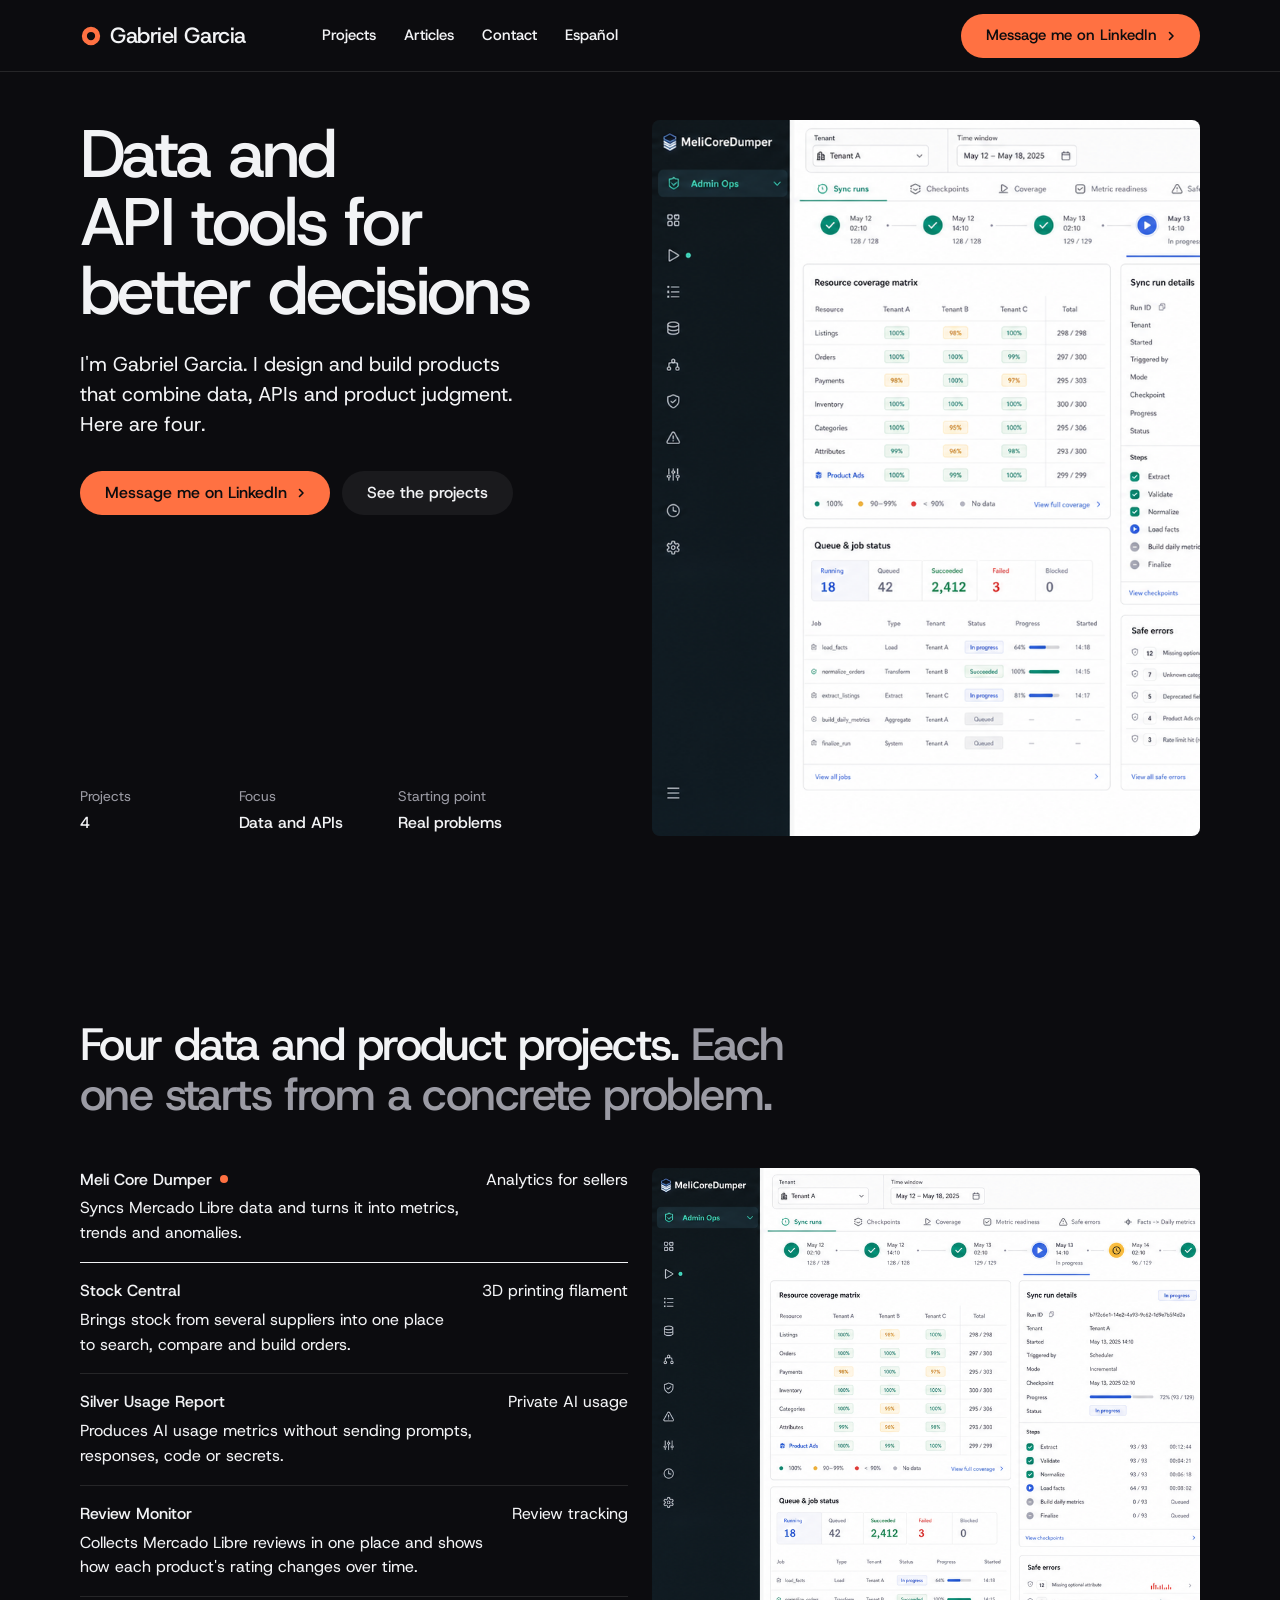
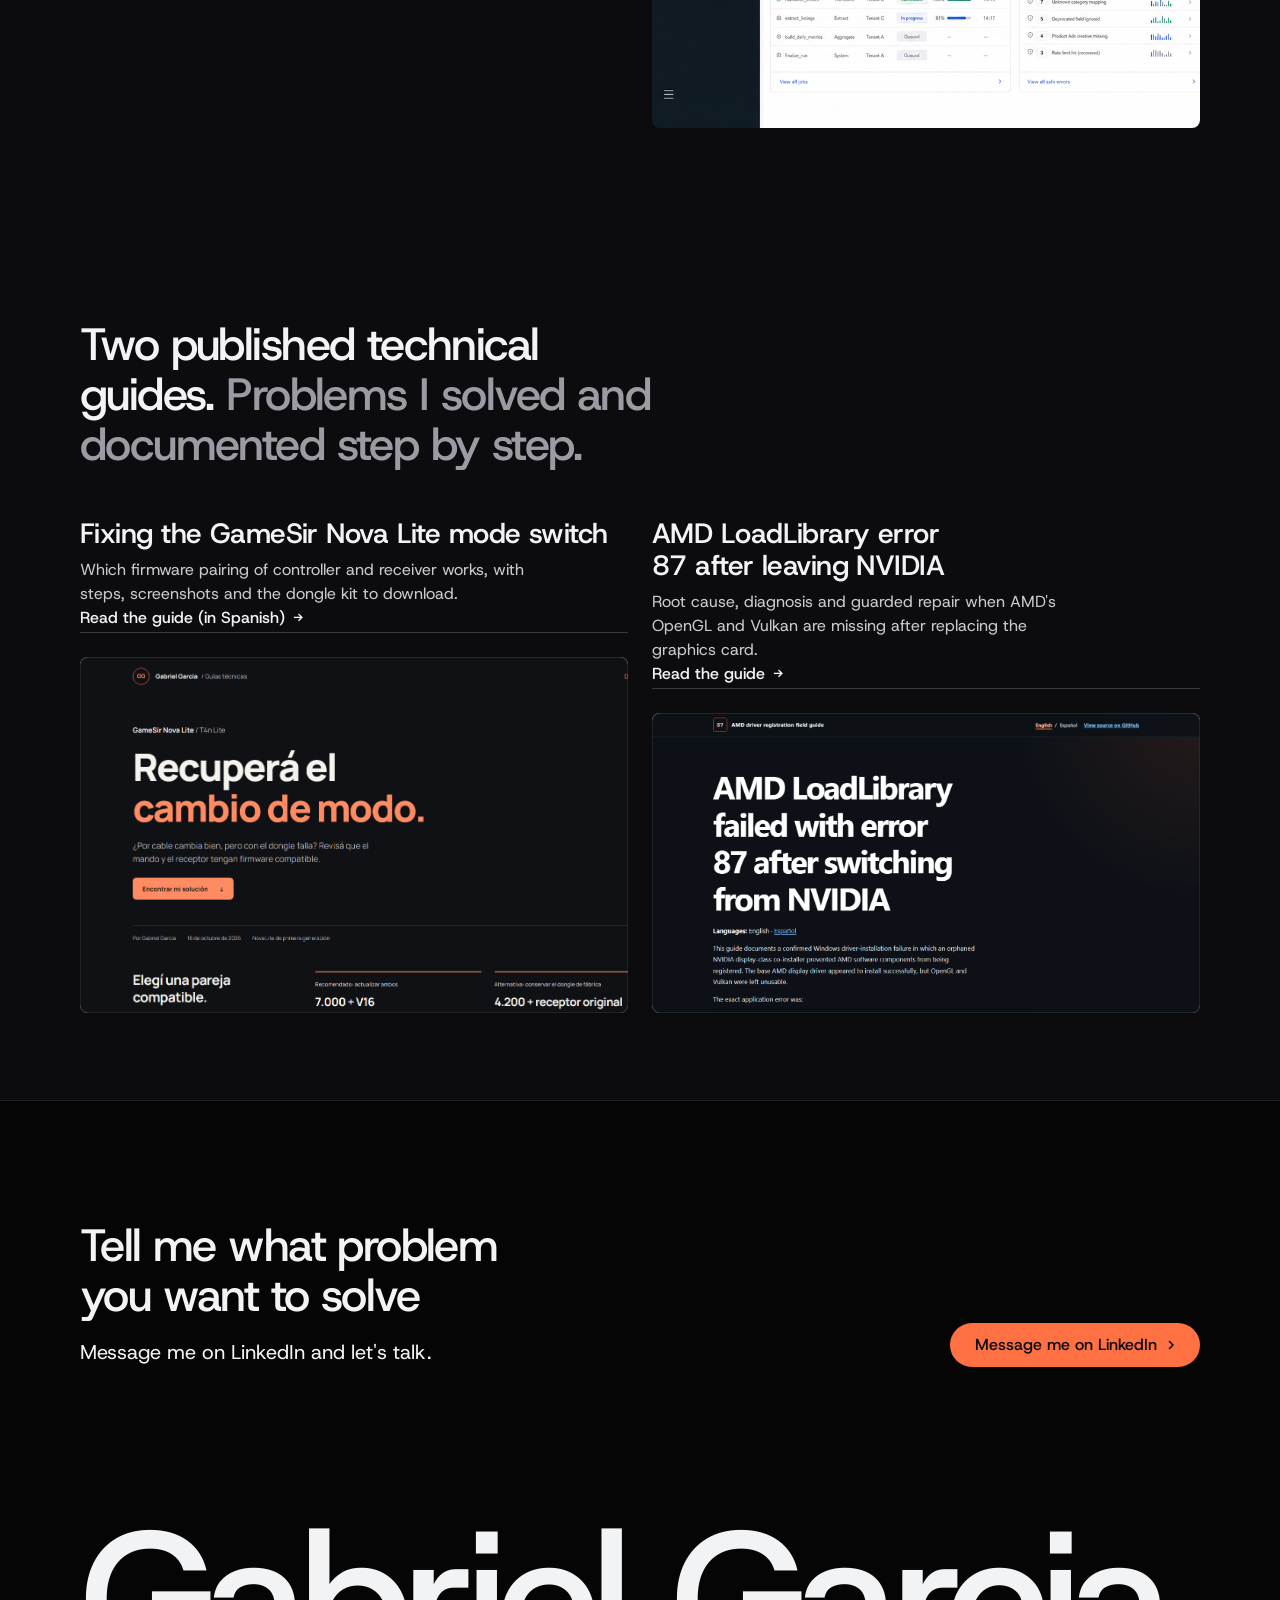
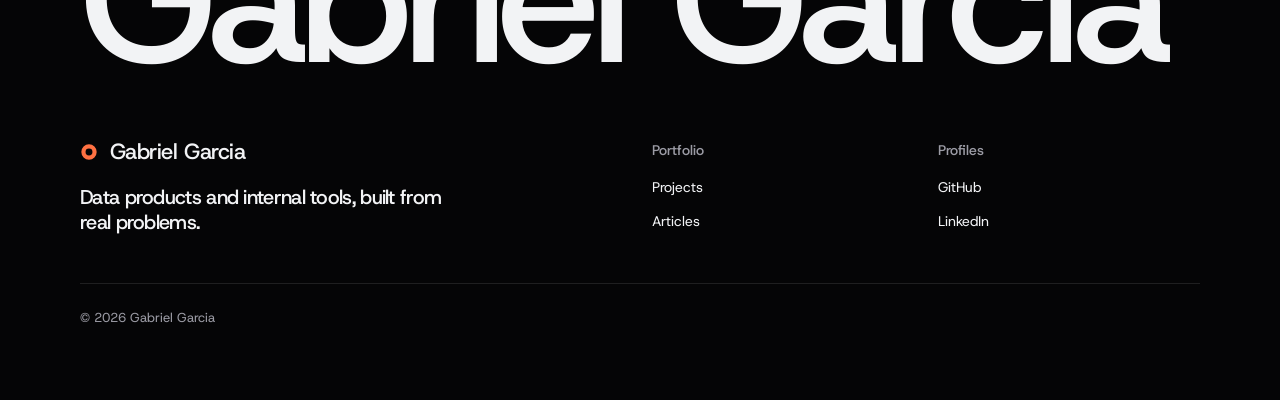
==== en/index.html @ d0b2800f "feat: add English version and language switcher Co-Authored-By: Claude Sonnet 5.5 <noreply@anthropic" ====
<!doctype html>
<!-- English version of ../index.html. Rule (see CLAUDE.md): every change to the Spanish page is mirrored here. -->
<html lang="en" data-type="software" data-radius="sharp" data-buttons="pill" data-motion>
<head>
<meta charset="utf-8">
<meta name="viewport" content="width=device-width, initial-scale=1, viewport-fit=cover">
<title>Gabriel Garcia | Data and API tools</title>
<meta name="description" content="Gabriel Garcia's portfolio: four data products built from real problems, with product decisions, APIs and systems that are built to be operated.">
<link rel="canonical" href="https://zogar89.github.io/Portfolio/en/">
<link rel="alternate" hreflang="es" href="https://zogar89.github.io/Portfolio/">
<link rel="alternate" hreflang="en" href="https://zogar89.github.io/Portfolio/en/">
<link rel="alternate" hreflang="x-default" href="https://zogar89.github.io/Portfolio/">
<meta name="site-kind" content="software">
<meta name="page-type" content="software">
<link rel="preconnect" href="https://fonts.googleapis.com">
<link rel="preconnect" href="https://fonts.gstatic.com" crossorigin>
<link href="https://fonts.googleapis.com/css2?family=Host+Grotesk:wght@400..700&family=JetBrains+Mono:wght@400..500&display=swap" rel="stylesheet">
<link rel="stylesheet" href="../assets/kit/system.css">
<link rel="stylesheet" href="../assets/kit/ui/cards.css">
<link rel="stylesheet" href="../assets/kit/motion/motion.css">
<link rel="stylesheet" href="../assets/kit/backgrounds/backgrounds.css">
<link rel="stylesheet" href="../assets/kit/layout/layout.css">
<link rel="stylesheet" href="../assets/kit/icons/icon.css">
<style>
:root {
  --p-bg: #0c0c0f; --p-surface: #141418; --p-ink: #f2f3f5; --p-muted: #9b9ba4;
  --p-accent: #ff7142; --p-accent-ink: #0c0c0f; --p-action: #ff7142; --p-action-ink: #0c0c0f;
  --p-inv-bg: #08080a; --p-inv-surface: #0c0c0f; --p-inv-ink: #f2f3f5; --p-inv-muted: #9b9ba4;
  --p-inv-accent: #ff7142; --p-inv-accent-ink: #0c0c0f; --p-inv-action: #ff7142; --p-inv-action-ink: #0c0c0f;
  --font-display: "Host Grotesk", system-ui, sans-serif;
  --font-text: "Host Grotesk", system-ui, sans-serif;
  --font-mono: "JetBrains Mono", ui-monospace, "SFMono-Regular", Menlo, Consolas, monospace;
  --display-weight: 500;
  --display-tracking: -0.035em;
  --display-tracking-xl: -0.04em;
}
.frame__img { object-position: top left; }
#articles .panel { --p-h: 300px; }
#articles h3 { font-size: 28px; line-height: 1.15; letter-spacing: -0.02em; }
@media (max-width: 639px) { #articles h3 { font-size: 24px; } }
@media (max-width: 639px) {
  .nav:not(.is-open) .nav__actions { display: none; }
  .nav:not(.is-open) .nav__actions + .nav__toggle { margin-left: auto; }
  .close__word { font-size: 11vw; }
}
@media (max-width: 1279px) and (min-width: 640px) {
  .close__word { font-size: 13vw; }
}
</style>
<link rel="stylesheet" href="../assets/kit/ui/base.css">
<script src="../assets/kit/backgrounds/backgrounds.js"></script>
</head>
<body>

<header class="nav">
  <div class="wrap nav__bar">
    <a class="nav__logo" href="#top"><span class="mark" data-mark="ring" aria-hidden="true"></span>Gabriel Garcia</a>
    <nav class="nav__links" aria-label="Main">
      <div class="nav__item"><a class="nav__link" href="#projects">Projects</a></div>
      <div class="nav__item"><a class="nav__link" href="#articles">Articles</a></div>
      <div class="nav__item"><a class="nav__link" href="#contact">Contact</a></div>
      <div class="nav__item"><a class="nav__link" href="../" hreflang="es" lang="es">Español</a></div>
    </nav>
    <div class="nav__actions">
      <a class="btn btn--primary" href="https://www.linkedin.com/in/gabrielalejandrogarcia/" rel="noreferrer">Message me on LinkedIn</a>
    </div>
    <button class="nav__toggle" type="button" aria-expanded="false" aria-label="Menu">
      <svg width="18" height="18" viewBox="0 0 18 18" aria-hidden="true"><path d="M2 5h14M2 13h14" stroke="currentColor" stroke-width="1.6" stroke-linecap="round"/></svg>
    </button>
  </div>
</header>

<main id="top">

  <section class="hero hero--split" aria-labelledby="hero-h">
    <div class="wrap">
      <div class="hero-text grid hero-split">
        <div class="hero-copy span-5">
          <h1 id="hero-h">Data and API tools for better decisions</h1>
          <p class="t-lead">I'm Gabriel Garcia. I design and build products that combine data, APIs and product judgment. Here are four.</p>
          <div class="btn-row">
            <a class="btn btn--primary" href="https://www.linkedin.com/in/gabrielalejandrogarcia/" rel="noreferrer">Message me on LinkedIn<svg class="m-arrow" viewBox="0 0 12 12" aria-hidden="true"><path class="m-arrow__stem" d="M1 6h8"/><path class="m-arrow__head" d="M4.5 2.5 8 6l-3.5 3.5"/></svg></a>
            <a class="btn btn--secondary" href="#projects">See the projects</a>
          </div>
          <dl class="hero-facts">
            <div><dt>Projects</dt><dd>4</dd></div>
            <div><dt>Focus</dt><dd>Data and APIs</dd></div>
            <div><dt>Starting point</dt><dd>Real problems</dd></div>
          </dl>
        </div>
        <div class="hero-visual frame frame--photo span-6 start-7">
          <img class="frame__img" src="../assets/projects/meli-core-dumper.png" alt="Meli Core Dumper dashboard with metrics, trends and anomalies from Mercado Libre" width="1600" height="900" fetchpriority="high">
        </div>
      </div>
    </div>
  </section>

  <section class="section" id="projects" aria-labelledby="projects-h" style="--hm: 2">
    <div class="wrap">
      <div class="section-head">
        <h2 id="projects-h">Four data and product projects. <span class="muted">Each one starts from a concrete problem.</span></h2>
      </div>
      <div class="grid grid--top fill" data-peek>
        <ul class="rows span-6">
          <li data-peek-to="meli" tabindex="0">
            <span class="rows__name"><a href="../projects/meli-core-dumper/">Meli Core Dumper</a></span>
            <p>Syncs Mercado Libre data and turns it into metrics, trends and anomalies.</p>
            <span class="rows__value">Analytics for sellers</span>
          </li>
          <li data-peek-to="stock" tabindex="0">
            <span class="rows__name"><a href="../projects/stock-central/">Stock Central</a></span>
            <p>Brings stock from several suppliers into one place to search, compare and build orders.</p>
            <span class="rows__value">3D printing filament</span>
          </li>
          <li data-peek-to="silver" tabindex="0">
            <span class="rows__name"><a href="../projects/silver-usage-report/">Silver Usage Report</a></span>
            <p>Produces AI usage metrics without sending prompts, responses, code or secrets.</p>
            <span class="rows__value">Private AI usage</span>
          </li>
          <li data-peek-to="reviews" tabindex="0">
            <span class="rows__name"><a href="../projects/monitor-reviews/">Review Monitor</a></span>
            <p>Collects Mercado Libre reviews in one place and shows how each product's rating changes over time.</p>
            <span class="rows__value">Review tracking</span>
          </li>
        </ul>
        <div class="frame frame--photo frame--fill span-6 start-7">
          <img class="frame__img" data-peek-for="meli" src="../assets/projects/meli-core-dumper.png" alt="Meli Core Dumper operations dashboard" width="1600" height="900">
          <img class="frame__img" data-peek-for="stock" src="../assets/projects/stock-central.png" alt="Stock Central public filament catalog" width="1600" height="900" loading="lazy" hidden>
          <img class="frame__img" data-peek-for="silver" src="../assets/projects/silver-usage-report.png" alt="Silver Usage Report private workflow" width="1600" height="900" loading="lazy" hidden>
          <img class="frame__img" data-peek-for="reviews" src="../assets/projects/monitor-reviews.png" alt="Review Monitor dashboard with operational signals" width="1600" height="900" loading="lazy" hidden>
        </div>
      </div>
    </div>
  </section>

  <section class="section" id="articles" aria-labelledby="articles-h" style="--hm: 2">
    <div class="wrap">
      <div class="section-head">
        <h2 id="articles-h">Two published technical guides. <span class="muted">Problems I solved and documented step by step.</span></h2>
      </div>
      <div class="grid">
        <article class="card card--open card--row span-6">
          <h3>Fixing the GameSir Nova Lite mode switch</h3>
          <p>Which firmware pairing of controller and receiver works, with steps, screenshots and the dongle kit to download.</p>
          <a class="link" href="https://zogar89.github.io/gamesir-nova-lite-solucion/" rel="noreferrer" hreflang="es">Read the guide (in Spanish)</a>
          <a class="panel" href="https://zogar89.github.io/gamesir-nova-lite-solucion/" rel="noreferrer" tabindex="-1" aria-hidden="true">
            <img class="frame__img" src="../assets/articles/nova-lite-solucion.png" alt="" width="1440" height="810" loading="lazy">
          </a>
        </article>
        <article class="card card--open card--row span-6">
          <h3>AMD LoadLibrary error 87 after leaving NVIDIA</h3>
          <p>Root cause, diagnosis and guarded repair when AMD's OpenGL and Vulkan are missing after replacing the graphics card.</p>
          <a class="link" href="https://zogar89.github.io/amd-loadlibrary-error-87-fix/" rel="noreferrer" hreflang="en">Read the guide</a>
          <a class="panel" href="https://zogar89.github.io/amd-loadlibrary-error-87-fix/" rel="noreferrer" tabindex="-1" aria-hidden="true">
            <img class="frame__img" src="../assets/articles/amd-loadlibrary-error-87.png" alt="" width="1440" height="810" loading="lazy">
          </a>
        </article>
      </div>
    </div>
  </section>

</main>

<footer class="footer closing footer--dark ground-inverse" id="contact" aria-labelledby="close-h">
  <div class="wrap">
    <div class="closing__cta close--word">
      <div class="section-head--split">
        <div>
          <h2 id="close-h">Tell me what problem you want to solve</h2>
          <p class="t-lead">Message me on LinkedIn and let's talk.</p>
        </div>
        <a class="btn btn--primary" href="https://www.linkedin.com/in/gabrielalejandrogarcia/" rel="noreferrer">Message me on LinkedIn<svg class="m-arrow" viewBox="0 0 12 12" aria-hidden="true"><path class="m-arrow__stem" d="M1 6h8"/><path class="m-arrow__head" d="M4.5 2.5 8 6l-3.5 3.5"/></svg></a>
      </div>
      <p class="close__word" aria-hidden="true">Gabriel Garcia</p>
    </div>
    <div class="closing__links">
      <div class="grid">
        <div class="span-6 stack-4">
          <a class="nav__logo" href="#top"><span class="mark" data-mark="ring" aria-hidden="true"></span>Gabriel Garcia</a>
          <p class="footer__lede">Data products and internal tools, built from real problems.</p>
        </div>
        <div class="span-3 footer__col"><h4>Portfolio</h4><ul><li><a href="#projects">Projects</a></li><li><a href="#articles">Articles</a></li></ul></div>
        <div class="span-3 footer__col"><h4>Profiles</h4><ul><li><a href="https://github.com/Zogar89" rel="noreferrer">GitHub</a></li><li><a href="https://www.linkedin.com/in/gabrielalejandrogarcia/" rel="noreferrer">LinkedIn</a></li></ul></div>
      </div>
      <div class="footer__legal">
        <span>&copy; 2026 Gabriel Garcia</span>
      </div>
    </div>
  </div>
</footer>

<script type="module" src="../assets/kit/system.js"></script>
<script type="module" src="../assets/kit/motion/motion.js"></script>
<script type="module" src="../assets/kit/layout/layout.js"></script>
</body>
</html>
---- assets/kit/system.css ----
/*
  taste-skill system.css - the one system for the page. Link it first, then assets/ui/cards.css (the
  feature card, its panel and the fragment placements), then set the palette (--p-*), the fonts and
  the radius set on :root in the page (node scripts/start.mjs prints that block).
  Do not add a second grid, spacing scale, type scale, radius scale, button or card style.
*/

/* ---------------------------------------------------------------- tokens */
:root {
  /* palette (hex only; fx.js reads --bg --surface --ink --muted --accent --accent-ink) */
  --p-bg: #ffffff;
  --p-surface: #f4f4f4;
  --p-ink: #111111;
  --p-muted: #6b6b6b;
  --p-accent: #1a4be0;
  --p-accent-ink: #ffffff;
  --p-action: #1a4be0;      /* buttons, links, focus: the accent, or the ink when the accent is too pale */
  --p-action-ink: #ffffff;
  --p-inv-bg: #111111;
  --p-inv-surface: #1c1c1c;
  --p-inv-ink: #f4f4f4;
  --p-inv-muted: #a3a3a3;
  --p-inv-accent: #ffffff;
  --p-inv-accent-ink: #111111;
  --p-inv-action: #ffffff;
  --p-inv-action-ink: #111111;
  /* the lit ground behind UI and in the closing band (references/cards.md), one per page, tech pages only
     (none on kind other, which is flat): <html data-ground="sand|sky|sage|painting">. system.js gives it to every ground
     that holds UI, on light and dark pages alike; --hue on one panel changes only its accent */
  --ground-bg: #d9ccb7; --ground-surface: #e9e0d2; --ground-ink: #2a2622; --ground-muted: #5a534a; --ground-accent: #a8794a;

  /* fonts */
  --font-display: system-ui, -apple-system, "Segoe UI", sans-serif;
  --font-text: system-ui, -apple-system, "Segoe UI", sans-serif;
  --font-mono: ui-monospace, "SFMono-Regular", Menlo, Consolas, monospace;
  --display-weight: 400;    /* headlines 400; 500 on a tech page (software, gaming, hardware) */
  --display-tracking: -0.025em;

  /* the page rhythm (references/layout-v4.md): one section per screen. The header is fixed and
     --nav tall; every section is padded --padt above and --padb (plus the phone action bar, --bar)
     below, and is exactly one or two screens tall (--h: 1 or 2; --hm on a phone). The hero's words
     start --hgap under the header and its content ends --hpadb above the fold. */
  --nav: 72px;
  --padt: 120px;
  --padb: 72px;
  --hgap: 48px;
  --hpadb: 64px;
  --bar: 0px;
  /* grid: one .wrap (alias .container) for the header, every section and the footer, the same
     --gut on both sides: 1280 wide at x 80-1360 at 1440, 342 at x 24-366 at 390 */
  --container: 1280px;
  --gut: 80px;
  --pad: var(--gut);
  --gutter: 24px;

  /* spacing: 4/8 scale */
  --s-1: 4px;  --s-2: 8px;  --s-3: 12px; --s-4: 16px; --s-5: 24px;
  --s-6: 32px; --s-7: 48px; --s-8: 64px; --s-9: 96px; --s-10: 128px;
  --section: 40px;      /* only a .section outside main (the kit's demo pages); every main > section and
                           footer.closing take --padt and --padb */
  --section-band: 56px; /* the same for an older footer outside footer.closing */
  --head-gap: 48px;     /* the one heading-to-content gap, 32 on a phone (layout.css reads it as --ly-head-gap) */
  --card-pad: 16px;     /* card padding (cards.css sets its own for cards with a panel) */
  --card-gap: 16px;     /* gap between cards */

  /* type scale (the only sizes on the page) */
  --t-label: 13px;
  --t-small: 14px;
  --t-body: 16px;
  --t-lead: 18px;
  --t-card: 18px;
  --t-h3: 24px;
  /* straight lines from the phone size at 390 to the desktop size at 1440 (system.md's table) */
  --t-h2: clamp(30px, 1.72vw + 23.3px, 48px);
  --t-h1: clamp(38px, 3.24vw + 25.4px, 72px);
  /* a big number stays a step under the h2 (VI-11): 38 at 1440, 28 at 390, so it never reads as a
     section heading; a stats row and a price set their own, smaller still */
  --t-stat: clamp(28px, .952vw + 24.29px, 38px);

  /* radius: one scale (soft by default; data-radius on <html> switches it) */
  --r-sm: 8px;  --r-md: 12px; --r-lg: 20px; --r-btn: 8px;

  /* controls (fixed here; a page never adds its own) */
  --btn-h: 44px;
  --btn-h-sm: 36px;
  --nav-h: var(--nav);  /* the older name, kept for the kit's files */
  --icon: 16px;         /* small icons: socials, menu chevrons, mono brand marks */

  /* motion */
  --ease: cubic-bezier(.2, .7, .2, 1);
  --dur: 180ms;
}
html[data-radius="sharp"] { --r-sm: 4px; --r-md: 6px;  --r-lg: 8px;  --r-btn: 4px; }
html[data-radius="soft"]  { --r-sm: 8px; --r-md: 12px; --r-lg: 20px; --r-btn: 8px; }
html[data-radius="round"] { --r-sm: 10px; --r-md: 16px; --r-lg: 24px; --r-btn: 999px; }
/* the four lit grounds (references/cards.md); sand is the default above. painting goes with
   painterly-landscape (x.ai's daylight sky over olive hills) */
html[data-ground="sky"]      { --ground-bg: #c6d3df; --ground-surface: #d6e0e9; --ground-ink: #25303a; --ground-muted: #4d5964; --ground-accent: #3f6a92; }
html[data-ground="sage"]     { --ground-bg: #cdd6c6; --ground-surface: #dce3d6; --ground-ink: #262d24; --ground-muted: #535b51; --ground-accent: #6c8e63; }
html[data-ground="painting"] { --ground-bg: #79a8d6; --ground-surface: #a6c4e2; --ground-ink: #16212c; --ground-muted: #273949; --ground-accent: #9c9b3c; }
/* cards.css takes its card and panel radii from this scale */
html[data-radius] .card { --c-r: var(--r-lg); }
html[data-radius] .panel { --p-r: var(--r-md); }

/* a phone: the header 56, the sections padded 96 / 48, the hero's words 40 under the header and its
   content ending 24 above the fold, 24 at both sides, 12 between columns */
@media (max-width: 639px) {
  :root { --nav: 56px; --padt: 96px; --padb: 48px; --hgap: 40px; --hpadb: 24px; --gut: 24px; --gutter: 12px; --card-gap: 12px; --head-gap: 32px; }
}
@media (min-width: 640px) {
  :root { --gut: 48px; --section: 48px; --section-band: 72px; --card-pad: 24px; }
}
@media (min-width: 1024px) {
  :root { --gut: 80px; --section: 56px; --section-band: 96px; --card-gap: 24px;
          --t-lead: 20px; --t-card: 20px; --t-h3: 28px; }
  /* a place (and a local service): the 1200 column at x 120-1320 */
  html[data-type="place"] { --gut: 120px; --container: 1200px; }
}
/* a place (VI-06, ST-96, PH-23): its own smaller type (h1 48/53 and 32/37, h2 32/40 and 24/30, titles
   and the sub-line 20 and 18), the Recipe 3 hero's gap under its photograph (40, 24 on a phone),
   square photographs and cards and 2px buttons, whatever data-radius and data-buttons say */
:root[data-type="place"] {
  --hgap: 40px;
  --t-h1: clamp(32px, 1.524vw + 26.06px, 48px);
  --t-h2: clamp(24px, .762vw + 21px, 32px);
  --t-h3: clamp(20px, .381vw + 18.51px, 24px);
  --r-sm: 2px; --r-md: 0px; --r-lg: 0px; --r-btn: 2px;
}
:root[data-type="place"] :is(h1, .t-h1) { line-height: 1.104; }
:root[data-type="place"] :is(h2, .t-h2) { line-height: 1.25; }
@media (max-width: 639px) {
  :root[data-type="place"] { --hgap: 24px; }
  :root[data-type="place"] :is(h1, .t-h1) { line-height: 1.156; }
}

/* ---------------------------------------------------------------- grounds (at most three) */
:root, .ground-base {
  --bg: var(--p-bg); --surface: var(--p-surface); --ink: var(--p-ink); --muted: var(--p-muted);
  --accent: var(--p-accent); --accent-ink: var(--p-accent-ink); --card: var(--p-surface);
  --action: var(--p-action); --action-ink: var(--p-action-ink);
}
.ground-surface {
  --bg: var(--p-surface); --surface: var(--p-bg); --ink: var(--p-ink); --muted: var(--p-muted);
  --accent: var(--p-accent); --accent-ink: var(--p-accent-ink); --card: var(--p-bg);
  --action: var(--p-action); --action-ink: var(--p-action-ink);
}
.ground-inverse {
  --bg: var(--p-inv-bg); --surface: var(--p-inv-surface); --ink: var(--p-inv-ink); --muted: var(--p-inv-muted);
  --accent: var(--p-inv-accent); --accent-ink: var(--p-inv-accent-ink); --card: var(--p-inv-surface);
  --action: var(--p-inv-action); --action-ink: var(--p-inv-action-ink);
}
:root, .ground-base, .ground-surface, .ground-inverse {
  --line: color-mix(in oklab, var(--ink) 11%, transparent);
  --line-strong: color-mix(in oklab, var(--ink) 20%, transparent);
  /* effects (fx.js) and UI fragments (assets/ui) take the colours of the ground they sit on */
  --fx-bg: var(--bg); --fx-surface: var(--surface); --fx-ink: var(--ink); --fx-muted: var(--muted);
  --fx-accent: var(--accent); --fx-accent-ink: var(--accent-ink);
  --ui-font: var(--font-text); --ui-mono: var(--font-mono); --ui-radius: var(--r-md);
}
.ground-base, .ground-surface, .ground-inverse { background: var(--bg); color: var(--ink); }

/* ---------------------------------------------------------------- base */
*, *::before, *::after { box-sizing: border-box; }
/* an anchor lands on the section's top (the judge's frame): the fixed header covers --nav of its --padt */
html { -webkit-text-size-adjust: 100%; scroll-padding-top: 0; scroll-behavior: auto; margin: 0; }
body {
  margin: 0; background: var(--bg); color: var(--ink);
  font: 400 var(--t-body)/1.55 var(--font-text);
  -webkit-font-smoothing: antialiased; text-rendering: optimizeLegibility; overflow-x: clip;
}
img, svg, video, canvas { display: block; max-width: 100%; }
/* hidden means hidden, also on an img the line above makes a block (a menu tab's photograph, a peek photograph) */
[hidden] { display: none !important; }
img, video { height: auto; }
a { color: inherit; text-decoration: none; }
button { font: inherit; color: inherit; }
h1, h2, h3, h4, p, ul, ol, figure, blockquote { margin: 0; }
ul, ol { padding: 0; list-style: none; }
h1, h2, h3, h4 {
  font-family: var(--font-display); font-weight: var(--display-weight);
  letter-spacing: var(--display-tracking); text-wrap: balance; overflow-wrap: break-word;
}
h1, .t-h1 { font-size: var(--t-h1); line-height: 1.04; }
h2, .t-h2 { font-size: var(--t-h2); line-height: 1.1; }
h3, .t-h3 { font-size: var(--t-h3); line-height: 1.2; }
h4, .t-card { font-family: var(--font-text); font-weight: 500; font-size: var(--t-card); line-height: 1.3; letter-spacing: -0.01em; }
p { text-wrap: pretty; }
.t-lead  { font-size: var(--t-lead); line-height: 1.5; }
.t-body  { font-size: var(--t-body); line-height: 1.55; }
.t-small { font-size: var(--t-small); line-height: 1.5; }
.t-label { font-size: var(--t-label); font-weight: 500; line-height: 1.4; letter-spacing: 0.01em; }
.t-stat  { font-family: var(--font-display); font-weight: var(--display-weight); font-size: var(--t-stat);
           line-height: 1; letter-spacing: var(--display-tracking); font-variant-numeric: tabular-nums; }
.muted { color: var(--muted); }
.mono  { font-family: var(--font-mono); }
.measure { max-width: 62ch; }
:focus-visible { outline: 2px solid var(--action); outline-offset: 2px; border-radius: 2px; }
::selection { background: color-mix(in oklab, var(--accent) 30%, transparent); }

/* ---------------------------------------------------------------- grid */
.wrap, .container { width: min(100% - 2 * var(--gut), var(--container)); margin-inline: auto; padding-inline: 0; }
.grid { display: grid; grid-template-columns: repeat(12, minmax(0, 1fr)); column-gap: var(--gutter); row-gap: var(--card-gap); }
.grid > * { min-width: 0; grid-column: 1 / -1; }
.section { padding-block: var(--section); }

/* ---------------------------------------------------------------- one section per screen
   The page is a stack of screens. Framed at scrollY = k x the screen height, a shot shows exactly one
   section: the hero alone on the first screen, every other section (and footer.closing, the close and
   the footer in one) exactly one or two screens tall, its h2 first, --padt under its top. Heights
   and padding do it: no pinning, snapping or script.
     <section class="section" id=".." style="--h: 2">     (2 screens; --hm sets a phone's count alone)
       <div class="wrap"> the h2 first, then the content </div>     (the one in-flow child)
     </section>
   A layer (a full-bleed photograph or ground behind the words) is an <img class="layer" aria-hidden="true">
   beside the .wrap. Content must fit: one screen holds 708px of content at 1440x900 (900 - 120 - 72),
   two hold 1,608 (the second screen's part starts --padt under its top with .g2). From 640 to 1279 a
   section keeps at least its screens and grows past them rather than overlap the next. */
main > :is(section, .section), footer.closing {
  position: relative; box-sizing: border-box;
  height: calc(var(--h, 1) * 100vh); height: calc(var(--h, 1) * 100svh);
  padding: var(--padt) 0 calc(var(--padb) + var(--bar));
}
main > :is(section, .section) > :is(.wrap, .container), footer.closing > .wrap { position: relative; z-index: 1; height: 100%; }
main > :is(section, .section) > :is(.wrap, .container):not(.grid) { display: flex; flex-direction: column; }
/* a .wrap that is the section's grid too (class="wrap grid"): its rows start at the top */
main > :is(section, .section) > :is(.wrap, .container).grid { align-content: start; }
/* .fill: the block that takes what the screen leaves under the heading (a photograph, a frame) */
main > :is(section, .section) > .wrap > .fill { flex: 1 1 0; min-height: 0; }
/* two screens as two groups: row 1 the h2 and the first group, row 2 the rest (no second h2), starting
   --padt under the second screen's top, so the second shot looks like any other section */
main > :is(section, .section).g2, footer.closing.g2 { --h: 2; }
main > :is(section, .section).g2 > :is(.wrap, .container), footer.closing.g2 > .wrap { display: grid; grid-template-rows: minmax(0, 1fr) minmax(0, 1fr); row-gap: calc(var(--padt) + var(--padb) + var(--bar)); }
main > :is(section, .section).g2 > :is(.wrap, .container) > *, footer.closing.g2 > .wrap > * { min-height: 0; align-self: start; }
main > :is(section, .section).g2 > :is(.wrap, .container) > :is(.group, .fill) { align-self: stretch; }
/* a group: one screen's part of a .g2 section (its h2 and first rows, or the rest) */
.group { display: flex; flex-direction: column; min-height: 0; }
/* each screen's card row runs down to that screen's foot (the cards stretch, their panels grow), so
   the second screen of a .g2 is never a short row over an empty ground; both rows end on the same line */
@media (min-width: 1024px) {
  main > :is(section, .section).g2 > .wrap > .grid:last-child,
  main > :is(section, .section).g2 > .wrap > .group > .grid:last-child { align-self: stretch; flex: 1 1 auto; min-height: 0; }
}
.group > .fill { flex: 1 1 0; min-height: 0; }
@media (min-width: 640px) and (max-width: 1279px) {
  main > :is(section, .section):not(.hero, .section--hero), footer.closing {
    height: auto; min-height: calc(var(--h, 1) * 100vh); min-height: calc(var(--h, 1) * 100svh);
  }
  /* the section is a column and its .wrap takes all of it, so a .fill (a photograph, a frame) still
     grows to the section's foot (a min-height percentage would not resolve, leaving it at its least) */
  main > :is(section, .section):not(.hero, .section--hero), footer.closing { display: flex; flex-direction: column; }
  main > :is(section, .section):not(.hero, .section--hero) > :is(.wrap, .container), footer.closing > .wrap { flex: 1 0 auto; height: auto; min-height: 0; }
}
/* a phone: lvh (the screen with its bars hidden) for every section but the hero; --hm when stacking
   makes the content taller than the desktop count */
@media (max-width: 639px) {
  main > :is(section, .section):not(.hero, .section--hero), footer.closing {
    height: calc(var(--hm, var(--h, 1)) * 100vh); height: calc(var(--hm, var(--h, 1)) * 100lvh);
  }
  main > :is(section, .section).g2m, footer.closing.g2m { --hm: 2; }
  main > :is(section, .section).g2m > :is(.wrap, .container), footer.closing.g2m > .wrap { display: grid; grid-template-rows: minmax(0, 1fr) minmax(0, 1fr); row-gap: calc(var(--padt) + var(--padb) + var(--bar)); }
  main > :is(section, .section).g2:not(.g2m) > :is(.wrap, .container) { display: flex; row-gap: 0; }
  main > :is(section, .section).g2:not(.g2m) > :is(.wrap, .container) > * { align-self: stretch; }
}
/* a layer: the photograph or ground of a whole section, under its words, edge to edge */
main > :is(section, .section) > :is(img, video, canvas, picture).layer,
footer.closing > :is(img, video, canvas, picture).layer {
  position: absolute; inset: 0; z-index: 0; width: 100%; height: 100%; max-width: none; object-fit: cover; object-position: var(--pos, 50% 50%);
}
main > :is(section, .section) > picture.layer > img { width: 100%; height: 100%; object-fit: cover; }

/* the hero: exactly the first screen, the fixed header over its top. Its words start --hgap under the
   header (--photo adds a full-bleed photograph's height above them on a place); its content ends
   --hpadb above the fold, and nothing of the next section shows, at 1440, 1024, 820 and 390.
     <section class="hero hero--<type>"><div class="wrap"><div class="hero-text"> .. </div>[one strip]</div></section>
   .hero-text holds the whole composition (the words, and the picture or window beside or under them);
   one docked strip (logos, three facts) may follow it, at most 96px, desktop only. */
main > :is(.hero, .section--hero) {
  height: 100vh; height: 100svh; min-height: 0;
  padding: calc(var(--nav) + var(--photo, 0px) + var(--hgap)) 0 calc(var(--hpadb) + var(--bar));
}
:is(.hero, .section--hero) > .wrap { height: 100%; display: grid; grid-template-rows: minmax(0, 1fr) auto; row-gap: var(--s-7); }
:is(.hero, .section--hero) > .wrap > .hero-text { min-height: 0; }
:is(.hero, .section--hero) > .wrap > .hero-strip { grid-row: 2; max-height: 96px; }
@media (max-width: 639px) { :is(.hero, .section--hero) > .wrap > .hero-strip { display: none; } }
.section--hero .section-head { max-width: 860px; }
/* the starter's own hero (hero-split): the words on span-5 top-aligned, the picture on span-6 start-7
   as tall as the hero's content box (at most 716 at 1440x900); a phone stacks words, then the picture
   in what is left */
.hero-text.hero-split { height: 100%; align-items: stretch; }
.hero-split > .hero-copy { align-self: start; }
.hero-split > .hero-visual { position: relative; min-height: 0; height: 100%; }
@media (max-width: 1023px) {
  .hero-text.hero-split { display: flex; flex-direction: column; gap: var(--s-6); }
  .hero-split > .hero-visual { flex: 1 1 0; min-height: 200px; height: auto; }
}
.hero-copy > * + * { margin-top: var(--s-5); }
/* the h1 first in the words' column: its capitals start on the picture's top line, not the line box's
   (the leading above the capitals would put the words about 12px under the photograph's top) */
.hero-copy > h1:first-child { text-box: trim-start cap alphabetic; }
.hero-copy > .btn-row { margin-top: var(--s-6); }
/* three short facts at the foot of the words' column, on the picture's bottom line (no dead space
   under the buttons): <dl class="hero-facts"><div><dt>..</dt><dd>..</dd></div> x3</dl> */
@media (min-width: 1024px) {
  .hero-split > .hero-copy { height: 100%; display: flex; flex-direction: column; }
  .hero-split > .hero-copy > .hero-facts { margin-top: auto; }
}
.hero-facts { display: grid; grid-template-columns: repeat(3, minmax(0, 1fr)); gap: var(--s-5) var(--gutter); margin: 0; }
.hero-facts > div { display: grid; gap: var(--s-1); align-content: start; }
.hero-facts dt { font-size: var(--t-small); color: var(--muted); }
.hero-facts dd { margin: 0; font-weight: 500; }
@media (max-width: 1023px) { .hero-facts { display: none; } }
/* a notice line above the h1 (changed hours, a delivery cut-off): one line with a number, static,
   starting on the left line like the h1 under it */
.hero-notice { font-size: var(--t-small); font-weight: 500; color: var(--ink); }
.hero-notice b, .hero-notice strong { font-weight: 500; color: var(--accent); }
.hero-copy > .hero-notice + h1 { margin-top: var(--s-5); }

/* a phone: open tiles from a row of three or four (rooms, goods, beans) go two-up, an odd last one
   across the row, so a row of three fits one 844px screen (stacked one under another they need two) */
@media (max-width: 639px) {
  .grid > .tile:is(.span-3, .span-4) { grid-column: auto / span 6; }
  .grid > .tile:is(.span-3, .span-4):nth-child(odd of .tile):nth-last-child(1 of .tile) { grid-column: 1 / -1; }
  .grid > .tile:is(.span-3, .span-4) .tile__head { flex-wrap: wrap; gap: 0 var(--s-2); }
}
/* a phone: open cards (words on the ground, the panel under them) stacked one under another keep 32px
   between a panel's foot and the next card's title, so a title never reads as the panel's caption */
@media (max-width: 639px) { .grid:has(> .card--open) { row-gap: var(--s-6); } }
/* spans: desktop >= 1024. Tablet 640-1023: text cards on span-3 and span-6 go two-up; cards with a
   panel (a visual needs the width; the one exception is a span-6 pair, below)
   and everything else (split text and visuals, span-4 cards, span-5/7/8 blocks) take the full row, so a split stacks and no row is left half empty. Phone < 640: one column. */
@media (min-width: 640px) and (max-width: 1023px) {
  .grid > .card.span-3:not(:has(> .panel)), .grid > .card.span-6:not(:has(> .panel)) { grid-column: auto / span 6; }
  /* the one exception with a panel: a 2x2 (or a pair) of span-6 cards stays two-up from 720px (a panel
     of about 310px and more, wide enough for a kit fragment), so four cards take one or two screens
     at 768-820 instead of a card per row (four stacked panels run past two screens). Split cards and
     every other span keep the full row. Under 720 a card per row. */
  @media (min-width: 720px) {
    .grid > .card.span-6:has(> .panel):not(.card--split) { grid-column: auto / span 6; }
    .grid > .card.span-6:has(> .panel):not(.card--split):nth-child(odd of .card.span-6):nth-last-child(1 of .card.span-6) { grid-column: 1 / -1; }
  }
  /* open tiles (rooms, models, people, a photo pair) go two-up; an odd last one takes the row */
  .grid > .tile:is(.span-3, .span-4, .span-6) { grid-column: auto / span 6; }
  .grid > .tile:is(.span-3, .span-4, .span-6):nth-child(odd of .tile):nth-last-child(1 of .tile) { grid-column: 1 / -1; }
}
@media (min-width: 1024px) {
  .span-2  { grid-column: auto / span 2; }
  .span-3  { grid-column: auto / span 3; }
  .span-4  { grid-column: auto / span 4; }
  .span-5  { grid-column: auto / span 5; }
  .span-6  { grid-column: auto / span 6; }
  .span-7  { grid-column: auto / span 7; }
  .span-8  { grid-column: auto / span 8; }
  .span-9  { grid-column: auto / span 9; }
  .span-10 { grid-column: auto / span 10; }
  .span-12 { grid-column: auto / span 12; }
  .start-1 { grid-column-start: 1; } .start-2 { grid-column-start: 2; } .start-3 { grid-column-start: 3; }
  .start-5 { grid-column-start: 5; } .start-6 { grid-column-start: 6; } .start-7 { grid-column-start: 7; }
  .start-4 { grid-column-start: 4; } .start-8 { grid-column-start: 8; } .start-9 { grid-column-start: 9; }
  .start-10 { grid-column-start: 10; }
  /* a split is top-aligned: the words' first line and the picture's top on one line (never centred
     against each other, never mirrored: text left, the visual right, on every split of the page) */
  .grid--middle, .grid--top { align-items: start; }
}
/* card rows: every card in a row the same height (a plain .grid stretches them) */
.grid:is(.grid--middle, .grid--top) > .card { align-self: stretch; }
/* 1024-1279: a span-4 card's panel would be about 220px wide, too narrow for real UI. Cards with a
   panel on span-4 go two-up, a span-8 one takes the row, and an odd last one takes the row too
   (steps, proof row: two, then one wide; bento: the wide card, then the four small ones two by two) */
@media (min-width: 1024px) and (max-width: 1279px) {
  .grid > .card.span-4:has(> .panel) { grid-column: auto / span 6; }
  .grid > .card.span-8:has(> .panel),
  .grid > .card.span-4:has(> .panel):nth-child(odd of .card.span-4):nth-last-child(1 of .card.span-4) { grid-column: 1 / -1; }
}

/* ---------------------------------------------------------------- section heading */
.section-head { max-width: 760px; margin-bottom: var(--head-gap); display: grid; gap: var(--s-4); }
/* every heading starts on the left line (a centred head among left ones reads as a mistake): the
   old centred head is left-aligned too */
.section-head--center { text-align: left; justify-items: start; }
/* a head row: the h2 (and its line) left, one link or the section's button at the right line */
.section-head--split { max-width: none; display: flex; align-items: end; justify-content: space-between; gap: var(--s-5); flex-wrap: wrap; }
.section-head--split > div { display: grid; gap: var(--s-4); max-width: 760px; }
.section-head p { color: var(--ink); font-size: var(--t-lead); line-height: 1.5; max-width: 60ch; }
.section-head--row { max-width: none; display: flex; align-items: end; justify-content: space-between; gap: var(--s-5); flex-wrap: wrap; }
.section-head--row > div { display: grid; gap: var(--s-4); max-width: 760px; }
/* the hero row (hero-product, hero-cycle): the h1 and its line left, the buttons right, across 1280 */
.section--hero .section-head--row { max-width: none; }

/* ---------------------------------------------------------------- buttons (one pair, a dealt look)
   One pair a page, .btn--primary and .btn--secondary, in the look dealt with the page (sections.md)
   and set once on <html data-buttons>; the markup never changes:
     solid  filled primary, outlined secondary, the radius scale (Figma; the default)
     pill   pills, a chevron after the primary's label, a tinted secondary (x.ai)
     tonal  the radius scale, a tinted secondary with no outline (Linear, Vercel)
     arrow  an arrow after the primary's label; the secondary is a text link with an arrow (Stripe)
     block  near-square corners, 48px tall; the secondary is an underlined text link (shops, hotels) */
.btn {
  display: inline-flex; align-items: center; justify-content: center; gap: var(--s-2);
  height: var(--btn-h); padding: 0 var(--s-5); border-radius: var(--r-btn); border: 1px solid transparent;
  font: 500 var(--t-body)/1 var(--font-text); letter-spacing: 0; white-space: nowrap; cursor: pointer;
  transition: background-color var(--dur) var(--ease), color var(--dur) var(--ease), border-color var(--dur) var(--ease), text-decoration-color var(--dur) var(--ease);
}
.btn--primary { background: var(--action); color: var(--action-ink); }
.btn--primary:hover { background: color-mix(in oklab, var(--action) 86%, var(--ink)); }
/* an inverted primary (the action is the ground's ink: a brand band, a lit ground): its hover steps toward the ground, as the filled one steps toward the ink */
.ground-brand .btn--primary:hover { background: color-mix(in oklab, var(--action) 88%, var(--bg)); }
/* the ground's own colour with a clear border: never grey on grey, readable on an effect too */
.btn--secondary { background: var(--bg); color: var(--ink); border-color: var(--line-strong); }
.btn--secondary:hover { background: color-mix(in oklab, var(--bg) 94%, var(--ink)); border-color: color-mix(in oklab, var(--ink) 35%, transparent); }
.btn--sm { height: var(--btn-h-sm); padding: 0 var(--s-4); font-size: var(--t-small); }
html[data-buttons="pill"] { --r-btn: 999px; }
html[data-buttons="block"] { --r-btn: 2px; --btn-h: 48px; }
html:is([data-buttons="pill"], [data-buttons="tonal"]) .btn--secondary { background: color-mix(in oklab, var(--ink) 8%, var(--bg)); border-color: transparent; }
html:is([data-buttons="pill"], [data-buttons="tonal"]) .btn--secondary:hover { background: color-mix(in oklab, var(--ink) 14%, var(--bg)); border-color: transparent; }
/* arrow and block: the secondary is a text link at the button's height (no box: one button look) */
html:is([data-buttons="arrow"], [data-buttons="block"]) .btn--secondary {
  background: none; border-color: transparent; padding-inline: var(--s-2);
  text-decoration: underline; text-underline-offset: 4px; text-decoration-color: var(--line-strong);   /* the .link look */
}
html:is([data-buttons="arrow"], [data-buttons="block"]) .btn--secondary:hover { background: none; border-color: transparent; text-decoration-color: currentColor; }
/* the glyph after a label: a chevron (pill) or an arrow (arrow), drawn so every font shows the same */
html[data-buttons="pill"] .btn--primary::after,
html[data-buttons="arrow"] :is(.btn--primary, .btn--secondary)::after {
  content: ""; flex: none; width: 12px; height: 12px; margin-right: -2px; background: currentColor;
  -webkit-mask: var(--btn-glyph) center / contain no-repeat; mask: var(--btn-glyph) center / contain no-repeat;
  transition: transform var(--dur) var(--ease);
}
html[data-buttons="pill"] { --btn-glyph: url("data:image/svg+xml,%3Csvg xmlns='http://www.w3.org/2000/svg' viewBox='0 0 12 12'%3E%3Cpath d='M4.5 2.5 8 6l-3.5 3.5' fill='none' stroke='black' stroke-width='1.6' stroke-linecap='round' stroke-linejoin='round'/%3E%3C/svg%3E"); }
html[data-buttons="arrow"] { --btn-glyph: url("data:image/svg+xml,%3Csvg xmlns='http://www.w3.org/2000/svg' viewBox='0 0 12 12'%3E%3Cpath d='M1.5 6h8.5M6.5 2.5 10 6l-3.5 3.5' fill='none' stroke='black' stroke-width='1.5' stroke-linecap='round' stroke-linejoin='round'/%3E%3C/svg%3E"); }
html:is([data-buttons="pill"], [data-buttons="arrow"]) .btn:hover::after { transform: translateX(3px); }
.btn:active { transform: translateY(1px) scale(.985); }
.btn--arrow::after { content: "\2192"; transition: transform var(--dur) var(--ease); }
.btn--arrow:hover::after { transform: translateX(3px); }
/* the drawn arrow (assets/motion: its stem grows and its head moves 3px on hover), the last child of
   a primary button, a pill or a link: <svg class="m-arrow" viewBox="0 0 12 12" aria-hidden="true">
   <path class="m-arrow__stem" d="M1 6h8"/><path class="m-arrow__head" d="M4.5 2.5 8 6l-3.5 3.5"/></svg>.
   It replaces the dealt glyph, so a button never shows two */
.m-arrow { flex: none; width: 12px; height: 12px; margin-right: -2px; overflow: visible;
           fill: none; stroke: currentColor; stroke-width: 1.6; stroke-linecap: round; stroke-linejoin: round; }
.btn--xl .m-arrow { width: 0.62em; height: 0.62em; stroke-width: 1.4; }
:is(.btn, .link, .pill):has(> .m-arrow)::after { content: none; display: none; }
.btn-row { display: flex; flex-wrap: wrap; gap: var(--s-3); align-items: center; }
.section-head--center .btn-row { justify-content: center; }
/* on the phone every button row stacks full width */
@media (max-width: 639px) {
  .btn-row { flex-direction: column; align-items: stretch; width: 100%; justify-self: stretch; }
  /* full width, the second action is a text link at the button's height under the filled one (an
     outline across the whole screen reads as a rule, a pale fill as a switched-off button) */
  .btn-row > .btn--secondary { background: none; border-color: transparent; text-decoration: underline; text-underline-offset: 4px; text-decoration-color: var(--line-strong); }
  .section-head--split > .btn { width: 100%; }
}
.link { display: inline-flex; align-items: center; gap: var(--s-2); font-weight: 500; color: var(--ink);
        text-decoration: underline; text-decoration-color: var(--line-strong); text-underline-offset: 4px;
        transition: text-decoration-color var(--dur) var(--ease); }
.link:hover { text-decoration-color: currentColor; }
.link::after { content: "\2192"; display: inline-block; text-decoration: none; transition: transform var(--dur) var(--ease); }
.link:hover::after { transform: translateX(3px); }
.pill { display: inline-flex; align-items: center; gap: var(--s-2); height: 32px; padding: 0 var(--s-3);
        border-radius: 999px; border: 1px solid var(--line); background: var(--card);
        font-size: var(--t-label); color: var(--ink); }
.pill .muted { color: var(--muted); }

/* ---------------------------------------------------------------- card (one style) */
.card {
  display: flex; flex-direction: column; gap: var(--s-2); min-width: 0;
  background: var(--card); border: 1px solid var(--line); border-radius: var(--r-lg); padding: var(--card-pad);
}
/* small titles in the text face: a display face at 20px (a condensed or hairline serif) reads smaller than the body */
.card > h3, .card > h4, .card--plan h3 { font-family: var(--font-text); font-weight: 500; font-size: var(--t-card); line-height: 1.3; letter-spacing: -0.01em; }
/* the type floor (system.md): text people read is 16px or more in ink; cards.css sets it for its
   card text, this for a plain card's lines */
.card > p { color: var(--ink); font-size: var(--t-body); max-width: 52ch; }
/* at most two boxes one inside the other (sections.md): a card whose panel holds UI drops its own
   box, so its title and lines sit on the page ground over the panel (Figma's tiles), or runs the
   panel flush to its sides and bottom (cards.css .panel--flush) */
.card.card--open { --c-pad: 0px; background: none; border: 0; box-shadow: none; padding: 0; overflow: visible; }
.card.card--open > .panel { margin: var(--s-5) 0 0; border-radius: var(--r-lg); }
.card.card--open > .panel--top { margin: 0 0 var(--s-5); }
.card--plan.is-featured { border-color: var(--action); box-shadow: inset 0 0 0 1px var(--action); }
/* cards.css (linked after this file) sets .card { gap: 0 } for feature cards; a plan keeps its 16px rows */
.card.card--plan { gap: var(--s-4); }

/* ---------------------------------------------------------------- visuals: panels and frames
   A card's .panel (the inset visual), .stage and the placements (.at-corner, .at-rise, .at-over,
   .at-right, .at-center, .stage--fade-*) come from assets/ui/cards.css (references/cards.md).
   This file adds the frames (hero, split, square, closing band) and lets a .stage work inside them.
   The grounds' colours: system.js lights every ground that holds UI (see there). */
:not(.card) > .panel { border-radius: var(--p-r, var(--r-md)); }   /* a panel on its own: four round corners */
.menu-card .panel { --p-h: 160px; }
.frame {
  position: relative; isolation: isolate; overflow: clip; display: flex; align-items: center; justify-content: center;
  background: var(--surface); border-radius: var(--r-lg); border: 1px solid var(--line);
  padding: clamp(var(--s-4), 4vw, var(--s-7));
}
/* a zero-width spacer keeps --ratio (height / width) as the frame's minimum height */
.frame::before { content: ""; flex: none; width: 0; padding-top: var(--ratio, 0px); }
/* an object or scene (assets/objects) and a photograph (.frame__img) fill the frame themselves */
.frame > :not(canvas, .stage, .loop-pause, .frame__fx, .frame__img, [data-print], [data-scene], .print3d) { position: relative; max-width: 100%; min-width: 0; }
/* a photograph is a plain rectangle in its frame: no border, no print, no filter */
.frame--photo { padding: 0; border: 0; }
/* .frame--fill: as tall as its row (a split's picture beside the words, down to the section's foot);
   stacked on a tablet or a phone it takes what the screen leaves, at least 200px */
.frame--fill { height: 100%; }
@media (max-width: 1023px) {
  .grid.fill:has(> .frame--fill) { display: flex; flex-direction: column; gap: var(--s-6); }
  .grid.fill > .frame--fill { flex: 1 1 0; height: auto; min-height: 200px; }
}
/* a split's words as a column: the last block (stats, a link) on the picture's bottom line */
.split-col { display: flex; flex-direction: column; gap: var(--s-5); }
@media (min-width: 1024px) { .split-col { height: 100%; } .split-col > .split-col__end { margin-top: auto; } }
:is(.frame, .panel) > .frame__img { position: absolute; inset: 0; z-index: 0; width: 100%; height: 100%; max-width: none; object-fit: cover; }
.frame--portrait { --ratio: 125%; }
/* the product stage (hero-product): wide, the product whole on it; a phone gets a tall stage */
.frame--stage { --ratio: 50%; }
@media (max-width: 639px) { .frame--stage, .frame--portrait { --ratio: 120%; } }
.frame--hero { padding: clamp(24px, 5vw, 64px); }
.frame--split { --ratio: 80%; }
.frame--square { --ratio: 100%; }
/* the closing band: the hero's echo, lit with the page's ground (sand, sky, sage or painting) on light
   and dark pages alike, so its text and buttons take that ground's ink. Its effect sits on a layer of
   its own, <div class="frame__fx" data-fx="..">, held still and calm where the text sits (system.js) */
.frame--cta { min-height: 420px; }
/* .frame--lit: the same for an object's frame that holds a few words in its clear half (the
   product statement's facts in a .frame__text, lower left; the object stands right of centre) */
.frame--cta, .frame--lit {
  border-color: transparent; background: var(--ground-bg); color: var(--ground-ink);
  --bg: var(--ground-surface); --surface: var(--ground-surface); --ink: var(--ground-ink); --muted: var(--ground-muted);
  --action: var(--ground-ink); --action-ink: var(--ground-surface);
  --line: color-mix(in oklab, var(--ground-ink) 12%, transparent); --line-strong: color-mix(in oklab, var(--ground-ink) 24%, transparent);
}
.frame > .frame__fx { position: absolute; inset: 0; z-index: 0; }
/* on a light page the buttons on a lit ground keep the page's own action colour: one action, one look
   (a dark page keeps the lit ground's ink, which reads on the bright ground) */
html:not([data-tone="dark"]) :is(.frame--cta, .frame--lit, .footer--statement) { --action: var(--p-action); --action-ink: var(--p-action-ink); }
/* a card on a photograph (a booking form over the room): the card holds the page's colours */
.frame--photo:has(> .card) { padding: clamp(var(--s-5), 5vw, var(--s-8)) clamp(var(--s-4), 4vw, var(--s-7)); }
.frame--photo > .card { position: relative; z-index: 1; width: min(100%, 480px); }   /* flat: no shadow at rest (ST-97) */
.frame--cta > .frame__fx { opacity: .85; }
.frame--lit > .frame__text { z-index: 2; align-self: flex-end; margin-right: auto; width: min(100%, 360px); display: grid; gap: var(--s-5); }
/* 2:1 on a desktop; a phone gets 2:3, the words at the top and the object smaller and low under
   them (its hero preset), so the facts never touch the object */
.frame--lit { --ratio: 50%; }
@media (max-width: 639px) { .frame--lit { --ratio: 150%; } .frame--lit > .frame__text { align-self: flex-start; } }
@media (max-width: 639px) { .frame--split { --ratio: 100%; } }
/* A hero, wide or split frame (x.ai's hero window): --w on the rising fragment's slot (its true width)
   centres it while it fits; anchored 24px in and cut by the right edge once the frame is narrower.
   --pair on the .stage (the main fragment's width plus the part of the second that sticks out)
   centres the pair; below 1024 the main one alone. In a card's panel cards.css places it (.at-corner,
   .at-rise, .at-right; a centred .at-rise.fit narrows with the panel), as its recipe says. */
.frame > .stage > .at-rise { --ax: max(24px, calc(50% - var(--w, 64%) / 2)); }
.frame--hero > .stage > .at-rise { --ax: max(24px, calc(50% - var(--pair, var(--w, 64%)) / 2)); }
.frame--hero > .stage > .at-over { --bx: max(24px, calc(50% - var(--pair, 800px) / 2)); }
@media (max-width: 1023px) { .frame--hero > .stage > .at-rise { --ax: max(24px, calc(50% - var(--w, 64%) / 2)); } }
/* a frame holding a cards.css .stage: the stage fills it and places the fragments (references/cards.md);
   the hero and wide frames are 16:7 and square on a phone; below 1024 only the main fragment shows */
.frame:has(> .stage) { padding: 0; }
.frame--hero:has(> .stage) { aspect-ratio: 16 / 7; }
@media (max-width: 1023px) {
  .frame--hero:has(> .stage) { aspect-ratio: 3 / 2; }   /* a tablet: room for the main fragment's rows */
}
/* a tablet held upright (820x1180): a taller frame, so the hero fills the screen without a gap */
@media (min-width: 640px) and (max-width: 1023px) and (orientation: portrait) {
  .frame--hero:has(> .stage) { aspect-ratio: 4 / 3; }
}
@media (max-width: 1023px) {
  .frame--hero > .stage > :is(.at-over, .at-over-l) { display: none; }
}
/* a split frame is about 440-560px wide from 1024 to 1279: the main piece alone there */
@media (min-width: 1024px) and (max-width: 1279px) {
  .frame--split > .stage > :is(.at-over, .at-over-l) { display: none; }
}
@media (max-width: 639px) {
  .frame--hero:has(> .stage) { aspect-ratio: 1; }
  .frame > .stage > :is(.at-over, .at-over-l) { display: none; }
  /* phone: cards.css sets a fragment 16px in on both sides, and system.js holds every loop on its
     finished picture, so no pause button lands on the UI */
}
/* a small object on a focal tile (.at-center): its true width (--w, 288px for the slider), narrowed
   on a small panel so 24px of ground always shows on both sides (a span-4 panel is 304px at 1280) */
.stage > .at-center { width: calc(100% - 48px); max-width: var(--w, 288px); }
.stage > .at-center > :is([data-ui], .ui) { width: 100%; max-width: none; }
/* .to-edge stretches a fragment's surface past the bottom (cards.css); doc's surface is its page */
.stage > .to-edge > .ui-doc > .ui-doc__page { min-height: 100%; }
/* .hero-stage: whole fragments side by side in a frame, never overlapping or cut (a row of app
   screens); the first is the main one, and the ones that no longer fit drop out from the end */
.hero-stage { container: hero-stage / inline-size; width: 100%; }
.hero-stage__row { display: flex; align-items: center; justify-content: center; gap: var(--s-5); }
.hero-stage__row > * { flex: none; max-width: 100%; }
@container hero-stage (max-width: 1060px) { .hero-stage__row > :nth-child(n + 3) { display: none; } }
@container hero-stage (max-width: 740px)  { .hero-stage__row > :nth-child(n + 2) { display: none; } }
/* the pause button on every visual that moves by itself for more than 5 s (WCAG 2.2.2): ui.js adds it
   to a loop when it starts to move, system.js to the hero's ground. Write a button.loop-pause into
   the frame only for a loop of your own (hero-cycle). The same solid 32px disc in the page colours as
   assets/ui/base.css's, 12px in from the bottom-right corner, with a 44px hit area. */
.loop-pause {
  position: absolute; right: 12px; bottom: 12px; z-index: 6; display: grid; place-items: center;
  width: 32px; height: 32px; margin: 0; padding: 0; border-radius: 50%; cursor: pointer;
  border: 1px solid color-mix(in oklab, var(--ink) 16%, transparent); background: var(--bg); color: var(--ink);
  box-shadow: 0 1px 2px rgb(0 0 0 / .12), 0 4px 12px -4px rgb(0 0 0 / .28);
}
.loop-pause::before { content: ""; position: absolute; inset: -6px; border-radius: 50%; }
.loop-pause svg { width: 14px; height: 14px; fill: currentColor; }
@media (prefers-reduced-motion: reduce) { .loop-pause { display: none; } }

/* ---------------------------------------------------------------- navigation */
/* The header: fixed, opaque, one hairline under it, the same at every depth (no blur, no shadow, no
   floating pill, never hidden on scroll). Its .wrap is the page's, so the logo starts on the left line
   and the main button ends on the right one. Plain words, 15px, sentence case; one filled button. */
.nav {
  position: fixed; inset: 0 0 auto 0; z-index: 50; height: var(--nav);
  background: var(--bg); color: var(--ink); border-bottom: 1px solid var(--line);
}
.nav__bar { height: 100%; display: flex; align-items: center; gap: var(--s-8); }
/* a text logo: the display face at 500, 22px (the client's SVG logo replaces it when there is one) */
.nav__logo { display: inline-flex; align-items: center; gap: var(--s-2); font: 500 22px/1 var(--font-display); letter-spacing: -0.02em; flex: none; }
@media (max-width: 639px) { .nav__logo { font-size: 20px; } }
.nav__logo svg, .nav__logo img { height: 24px; width: auto; }
/* the brand's mark beside its name, in the accent (the client's logo replaces both). Dealt shapes:
   <span class="mark" data-mark="dots|arc|ring|petal|leaf|stack" aria-hidden="true"></span> */
.mark { display: inline-block; flex: none; width: 22px; height: 22px; background: var(--accent);
        -webkit-mask: var(--mark) center / contain no-repeat; mask: var(--mark) center / contain no-repeat; }
.mark[data-mark="dots"]  { --mark: url("data:image/svg+xml,%3Csvg xmlns='http://www.w3.org/2000/svg' viewBox='0 0 24 24'%3E%3Ccircle cx='6.5' cy='6.5' r='4.5'/%3E%3Ccircle cx='17.5' cy='6.5' r='4.5'/%3E%3Ccircle cx='6.5' cy='17.5' r='4.5'/%3E%3Crect x='13' y='13' width='9' height='9' rx='1.5'/%3E%3C/svg%3E"); }
.mark[data-mark="arc"]   { --mark: url("data:image/svg+xml,%3Csvg xmlns='http://www.w3.org/2000/svg' viewBox='0 0 24 24'%3E%3Cpath d='M2.5 21.5V12a9.5 9.5 0 0 1 19 0v9.5h-6V12a3.5 3.5 0 0 0-7 0v9.5z'/%3E%3C/svg%3E"); }
.mark[data-mark="ring"]  { --mark: url("data:image/svg+xml,%3Csvg xmlns='http://www.w3.org/2000/svg' viewBox='0 0 24 24'%3E%3Cpath fill-rule='evenodd' d='M12 2a10 10 0 1 1 0 20 10 10 0 0 1 0-20zm0 5.5a4.5 4.5 0 1 0 0 9 4.5 4.5 0 0 0 0-9z'/%3E%3C/svg%3E"); }
.mark[data-mark="petal"] { --mark: url("data:image/svg+xml,%3Csvg xmlns='http://www.w3.org/2000/svg' viewBox='0 0 24 24'%3E%3Ccircle cx='12' cy='6.6' r='5'/%3E%3Ccircle cx='17.4' cy='12' r='5'/%3E%3Ccircle cx='12' cy='17.4' r='5'/%3E%3Ccircle cx='6.6' cy='12' r='5'/%3E%3Ccircle cx='12' cy='12' r='4'/%3E%3C/svg%3E"); }
.mark[data-mark="leaf"]  { --mark: url("data:image/svg+xml,%3Csvg xmlns='http://www.w3.org/2000/svg' viewBox='0 0 24 24'%3E%3Cpath d='M3 21C3 10 10 3 21 3c0 11-7 18-18 18z'/%3E%3C/svg%3E"); }
.mark[data-mark="stack"] { --mark: url("data:image/svg+xml,%3Csvg xmlns='http://www.w3.org/2000/svg' viewBox='0 0 24 24'%3E%3Crect x='2' y='2.5' width='20' height='5.5' rx='2.75'/%3E%3Crect x='2' y='9.25' width='14' height='5.5' rx='2.75'/%3E%3Crect x='2' y='16' width='8' height='5.5' rx='2.75'/%3E%3C/svg%3E"); }
/* initial: the name's first letter on a small accent tile (<span class="mark mark--initial" aria-hidden="true">K</span>);
   wordmark: no mark, the name alone */
.mark.mark--initial { -webkit-mask: none; mask: none; display: inline-grid; place-items: center; border-radius: calc(var(--r-sm) * 0.75);
  color: var(--accent-ink); font: var(--display-weight, 400) 13px/1 var(--font-display); letter-spacing: 0; }
.footer__mark .mark, .footer .nav__logo .mark { width: 0.8em; height: 0.8em; margin-right: 0.18em; vertical-align: -0.04em; }
.footer__mark .mark--initial, .footer .nav__logo .mark--initial { width: 1em; height: 1em; font-size: 0.6em; }
.nav--split .nav__logo .mark--initial { width: 26px; height: 26px; font-size: 15px; }
.nav__links { display: flex; align-self: stretch; gap: var(--s-1); flex: 1; min-width: 0; }
.nav__item { display: flex; align-items: center; height: 100%; }
.nav__link {
  position: relative; display: inline-flex; align-items: center; gap: var(--s-1); height: 36px; padding: 0 var(--s-3); border-radius: var(--r-sm);
  font-size: 15px; font-weight: 500; color: var(--ink); white-space: nowrap; transition: background-color var(--dur) var(--ease), color var(--dur) var(--ease);
}
/* a small laptop (1024-1279): the words sit closer, so a bar of four words never wraps or reaches the logo */
@media (min-width: 1024px) and (max-width: 1279px) {
  .nav__bar { gap: var(--s-6); }
  .nav__link { padding: 0 var(--s-2); }
  .nav__link::before, .nav__link[aria-current="page"]::after { left: var(--s-2); right: var(--s-2); }
  .nav__links { gap: 0; }
}
/* the words take no pill or fill (ST-08, ST-11): a 2px line draws under the word from the left on hover and focus and leaves to the right */
.nav__link::before { content: ""; position: absolute; left: var(--s-3); right: var(--s-3); bottom: -2px; height: 2px; border-radius: 2px; background: currentColor;
  transform: scaleX(0); transform-origin: right; transition: transform var(--dur) var(--ease); pointer-events: none; }
.nav__link:hover::before, .nav__link:focus-visible::before, .nav__item:hover > .nav__link::before, .nav__item:focus-within > .nav__link::before { transform: scaleX(1); transform-origin: left; }
.nav__actions > .nav__link::before { left: var(--s-2); right: var(--s-2); }
.nav__link .chev { width: 12px; height: 12px; opacity: .6; transition: transform var(--dur) var(--ease); }
/* the page you are on: a 2px bar under its word (still, the same inset as the hover line) */
.nav__link[aria-current="page"]::after { content: ""; position: absolute; left: var(--s-3); right: var(--s-3); bottom: -2px; height: 2px; border-radius: 2px; background: currentColor; }
.nav__expand { display: none; }
.nav__actions { display: flex; align-items: center; gap: var(--s-4); flex: none; }
/* the bar's button: the page's primary at the one button height (44, 48 with data-buttons="block"; ST-09) */
.nav__actions .btn { height: var(--btn-h); padding-inline: var(--s-5); font-size: 15px; }
.nav__actions > .nav__link { padding-inline: var(--s-2); }
.nav__toggle { display: none; }

.nav__menu {
  position: absolute; left: 0; right: 0; top: 100%; background: var(--bg); color: var(--ink);
  border-top: 1px solid var(--line); border-bottom: 1px solid var(--line);
  padding: var(--s-7) 0 var(--s-8); opacity: 0; visibility: hidden; transform: translateY(-6px);
  transition: opacity 120ms var(--ease), transform 120ms var(--ease), visibility 0s linear 120ms;
}
@media (min-width: 1024px) {
  /* hover opens the full-width panel after 150ms of intent; a click on the word goes to its page */
  .nav__item:hover > .nav__menu, .nav__item:focus-within > .nav__menu {
    opacity: 1; visibility: visible; transform: none; transition-duration: 200ms, 200ms, 0s; transition-delay: 150ms, 150ms, 150ms;
  }
  .nav__item:hover > .nav__link .chev, .nav__item:focus-within > .nav__link .chev { transform: rotate(180deg); }
}
.menu-col { display: grid; gap: var(--s-2); align-content: start; }
.menu-col > .t-label { color: var(--muted); margin-bottom: var(--s-2); }
.menu-col a { display: grid; gap: var(--s-1); padding: var(--s-2) 0; font-weight: 500; }
.menu-col a span { font-weight: 400; color: var(--muted); font-size: var(--t-small); }
.menu-col a:hover { color: var(--action); }
.menu-card { display: grid; gap: var(--s-3); }
.menu-card .panel { --ratio: 56.25%; }

@media (max-width: 1023px) {
  .nav__links, .nav__actions { display: none; }
  /* the menu button takes the secondary button's look on a 44px tap area */
  .nav__toggle {
    display: inline-grid; place-items: center; margin-left: auto; width: 44px; height: 44px; border-radius: var(--r-btn);
    border: 1px solid var(--line-strong); background: transparent; color: var(--ink); cursor: pointer; flex: none;
  }
  .nav.is-open .nav__links {
    display: flex; flex-direction: column; position: fixed; top: var(--nav); left: 0; right: 0; bottom: 0;
    padding: var(--s-4) var(--gut) calc(var(--btn-h) * 2 + 56px); background: var(--bg); overflow-y: auto; gap: 0;
  }
  .nav.is-open .nav__item { display: grid; grid-template-columns: 1fr auto; height: auto; border-bottom: 1px solid var(--line); }
  .nav.is-open .nav__link { height: 56px; padding: 0; font-size: 20px; background: none; }
  .nav.is-open .nav__link[aria-current="page"]::after { left: 0; right: auto; width: 24px; bottom: 10px; }
  .nav.is-open .nav__link::before { display: none; }
  .nav.is-open .nav__link .chev { display: none; }
  .nav.is-open .nav__expand {
    display: inline-grid; place-items: center; width: 44px; height: 56px; border: 0; background: none; color: var(--ink); cursor: pointer;
  }
  .nav__expand svg { width: 16px; height: 16px; transition: transform var(--dur) var(--ease); }
  .nav__item.is-expanded .nav__expand svg { transform: rotate(180deg); }
  .nav.is-open .nav__menu {
    position: static; grid-column: 1 / -1; display: none; opacity: 1; visibility: visible; transform: none;
    box-shadow: none; border: 0; padding: 0 0 var(--s-4);
  }
  .nav.is-open .nav__item.is-expanded .nav__menu { display: block; }
  .nav.is-open .nav__menu :is(.container, .wrap) { width: 100%; }
  .nav.is-open .nav__menu .grid { row-gap: var(--s-4); }
  /* menu cards become plain rows in the sheet (their title and line), the picture panel hidden */
  .nav.is-open .menu-card { display: grid; gap: var(--s-1); padding: var(--s-2) 0; }
  .nav.is-open .menu-card .panel { display: none; }
  .nav.is-open .nav__actions {
    display: grid; gap: var(--s-2); position: fixed; left: 0; right: 0; bottom: 0; z-index: 51;
    padding: var(--s-4) var(--gut) calc(var(--s-4) + env(safe-area-inset-bottom)); background: var(--bg); border-top: 1px solid var(--line);
  }
  .nav.is-open .nav__actions .btn { width: 100%; height: 48px; font-size: var(--t-body); }
  /* a text action (Sign in, a phone line) under the buttons, centred at their height */
  .nav.is-open .nav__actions .nav__link { display: inline-flex; order: 2; justify-content: center; height: var(--btn-h); font-size: var(--t-body); }
  body.nav-locked { overflow: hidden; }
}
/* a tablet and a phone (1023 and below, ST-15): the main button stays in the bar, at the right line
   with the menu button 12px after it; the plain words go to the sheet */
@media (max-width: 1023px) {
  .nav__bar { gap: var(--s-3); }
  .nav:not(.is-open) .nav__actions { display: flex; margin-left: auto; }
  .nav:not(.is-open) .nav__actions > :not(.btn--primary) { display: none; }
  .nav:not(.is-open) .nav__actions + .nav__toggle { margin-left: 0; }
}
@media (max-width: 639px) {
  /* a long name (15 characters, "Verdigris Works"), the main button and the menu button fit 342px (390 wide) on
     one line each, with no page CSS: the name steps down with the screen (18px at 390), the button is the small
     size, and the three sit 8px apart. A name of 17 characters or more is the client's to shorten to its mark. */
  .nav__bar { gap: var(--s-2); }
  .nav__logo { font-size: clamp(16px, 4.6vw, 20px); gap: 6px; white-space: nowrap; }
  .nav__logo .mark:not(.mark--initial) { width: 20px; height: 20px; }
  .nav:not(.is-open) .nav__actions .btn { height: 44px; padding-inline: var(--s-3); font-size: var(--t-small); }
}
/* no script: the sheet cannot open, so the words stay in the bar (it scrolls sideways) and the dead menu button goes */
@media (scripting: none) and (max-width: 1023px) {
  .nav__links { display: flex; overflow-x: auto; scrollbar-width: none; margin-right: var(--s-3); padding-right: var(--s-2); border-right: 1px solid var(--line); }   /* stops short of the button, and a hairline marks where the row is cut (it scrolls) */
  .nav__toggle { display: none; }
}

/* nav types (dealt, sections.md). Every one is the same fixed bar on the page's .wrap; the full-width
   hover panel on a desktop and the full-screen sheet on a phone are shared, so only the bar's order
   and its panel's contents differ.
   (default) nav-mega: the logo, the words 64px right of it, the actions at the right line; the panel
              holds two or three link columns and one picture card (Figma)
   nav-cards: the same bar; its panel holds three or four picture cards (a.menu-card, span-4 or span-3)
   .nav--centre: the words in the middle of the bar (Linear, Vercel)
   .nav--split: the words left, the name in the middle, the actions right (shops, hotels, restaurants)
   .nav--tone: the bar on the page's inverse ground, a band of colour over a light page (x.ai's black
              bar); the panel under it stays on the page ground */
@media (min-width: 1024px) {
  .nav--split .nav__bar, .nav--centre .nav__bar { display: grid; grid-template-columns: minmax(0, 1fr) auto minmax(0, 1fr); }
  .nav--split .nav__logo { grid-column: 2; grid-row: 1; font-size: 26px; }
  .nav--split .nav__links { grid-column: 1; grid-row: 1; }
  /* the first word starts on the left line (its box, its letters and its underline) */
  .nav--split .nav__links > .nav__item:nth-child(1 of .nav__item) > .nav__link { padding-left: 0; }
  .nav--split .nav__links > .nav__item:nth-child(1 of .nav__item) > .nav__link::before,
  .nav--split .nav__links > .nav__item:nth-child(1 of .nav__item) > .nav__link[aria-current="page"]::after { left: 0; }
  .nav--split .nav__actions, .nav--centre .nav__actions { grid-column: 3; grid-row: 1; justify-self: end; }
  .nav--centre .nav__logo { grid-column: 1; grid-row: 1; justify-self: start; }
  .nav--centre .nav__links { grid-column: 2; grid-row: 1; justify-content: center; flex: none; }
}
.nav--tone { --bg: var(--p-inv-bg); --ink: var(--p-inv-ink); --muted: var(--p-inv-muted); --accent: var(--p-inv-accent); --accent-ink: var(--p-inv-accent-ink);
             --action: var(--p-inv-action); --action-ink: var(--p-inv-action-ink); --card: var(--p-inv-surface);
             --line: color-mix(in oklab, var(--p-inv-ink) 14%, transparent); --line-strong: color-mix(in oklab, var(--p-inv-ink) 26%, transparent); }
.nav--tone .nav__menu { --bg: var(--p-bg); --ink: var(--p-ink); --muted: var(--p-muted); --action: var(--p-action); --line: color-mix(in oklab, var(--p-ink) 11%, transparent); }
/* the older float type is the plain bar now (a floating, frosted pill is not a header) */

/* ---------------------------------------------------------------- logo row */
.logos { display: flex; flex-wrap: wrap; justify-content: space-between; align-items: center; gap: var(--s-5) var(--s-6); }
.logos > * { height: 28px; width: auto; max-width: 100%; color: var(--ink); }
.logos .wordmark { height: auto; font: 500 var(--t-card)/1 var(--font-display); letter-spacing: -0.02em; white-space: nowrap; }
/* --mono marks in a logo row: 28px tall, each in the same box (the mask keeps its shape) */
.logos .icon-mono { width: 120px; height: 28px; }
/* tablet and phone: a grid, so a wrapped row never leaves one logo on its own */
@media (max-width: 1023px) { .logos { display: grid; grid-template-columns: repeat(3, minmax(0, 1fr)); justify-items: center; } }
@media (max-width: 639px)  { .logos { grid-template-columns: repeat(2, minmax(0, 1fr)); } }

/* ---------------------------------------------------------------- lists, quote, steps */
.checks { display: grid; gap: var(--s-3); }
.checks li { display: grid; grid-template-columns: 20px 1fr; gap: var(--s-3); align-items: start; }
.checks li::before {
  content: ""; width: 20px; height: 20px; margin-top: 2px; background: var(--action);
  -webkit-mask: url("data:image/svg+xml,%3Csvg xmlns='http://www.w3.org/2000/svg' viewBox='0 0 20 20'%3E%3Cmask id='m'%3E%3Crect width='20' height='20' fill='white'/%3E%3Cpath d='M6 10.2l2.6 2.6L14 7.4' fill='none' stroke='black' stroke-width='1.8' stroke-linecap='round' stroke-linejoin='round'/%3E%3C/mask%3E%3Ccircle cx='10' cy='10' r='10' mask='url(%23m)'/%3E%3C/svg%3E") center / 20px no-repeat;
          mask: url("data:image/svg+xml,%3Csvg xmlns='http://www.w3.org/2000/svg' viewBox='0 0 20 20'%3E%3Cmask id='m'%3E%3Crect width='20' height='20' fill='white'/%3E%3Cpath d='M6 10.2l2.6 2.6L14 7.4' fill='none' stroke='black' stroke-width='1.8' stroke-linecap='round' stroke-linejoin='round'/%3E%3C/mask%3E%3Ccircle cx='10' cy='10' r='10' mask='url(%23m)'/%3E%3C/svg%3E") center / 20px no-repeat;
}
.quote blockquote { font-family: var(--font-display); font-weight: var(--display-weight); font-size: var(--t-h3);
                    line-height: 1.3; letter-spacing: var(--display-tracking); text-wrap: pretty; }
/* cards.css styles .quote as quote text; who said it stays in the text face */
.quote figcaption, .quote .person { font: 400 var(--t-small)/1.45 var(--font-text); letter-spacing: 0; color: var(--ink); }
.person { display: flex; align-items: center; gap: var(--s-3); }
.person img, .person .avatar { width: 40px; height: 40px; border-radius: 999px; object-fit: cover; background: var(--surface); flex: none; }
.person .avatar { display: grid; place-items: center; font: 500 var(--t-small)/1 var(--font-text); color: var(--muted); }
/* the number beside a quote (quote-stat): below 1024 it sits under the quote, by space alone (ST-43) */
@media (max-width: 1023px) { .stat-aside { margin-top: var(--s-7); } }
/* a stats row: two to four short facts, the number above its label (data-m-count on a count) */
.stats { display: grid; grid-template-columns: repeat(auto-fit, minmax(140px, 1fr)); gap: var(--s-5) var(--gutter); margin: 0; }
.stats > div { display: flex; flex-direction: column-reverse; justify-content: flex-end; gap: var(--s-2); }
.stats dd { margin: 0; }
.stats .t-stat { font-size: clamp(26px, 1vw + 22px, 36px); }
@media (max-width: 639px) { .stats .t-stat { font-size: 26px; } }
.step-num { display: inline-grid; place-items: center; width: 32px; height: 32px; border-radius: 999px;
            border: 1px solid var(--line-strong); font: 500 var(--t-small)/1 var(--font-text); font-variant-numeric: tabular-nums; }

/* ---------------------------------------------------------------- tabs */
.tabs { display: flex; flex-wrap: wrap; gap: var(--s-2); }
.tab {
  height: var(--btn-h-sm); padding: 0 var(--s-4); border-radius: var(--r-btn); border: 1px solid var(--line);
  background: transparent; color: var(--muted); font-size: var(--t-small); font-weight: 500; cursor: pointer;
  transition: background-color var(--dur) var(--ease), color var(--dur) var(--ease), border-color var(--dur) var(--ease);
}
.tab:hover { color: var(--ink); border-color: var(--line-strong); }
.tab[aria-selected="true"] { background: var(--ink); color: var(--bg); border-color: var(--ink); }
/* the panel shown at load is there on the first frame (MO-62); system.js fades a chosen one in */
[role="tabpanel"][hidden] { display: none; }

/* ---------------------------------------------------------------- pricing */
.price { display: flex; align-items: baseline; gap: var(--s-2); }
.price .t-stat { font-size: var(--t-stat); }
.card--plan { gap: var(--s-4); }
.card--plan .btn { width: 100%; }
.card--plan .checks { margin-top: var(--s-2); }
.badge { display: inline-flex; align-items: center; height: 24px; padding: 0 var(--s-3); border-radius: 999px; vertical-align: middle;
         background: var(--action); color: var(--action-ink); font: 500 var(--t-label)/1 var(--font-text); letter-spacing: 0; }
.card--plan h3 .badge { margin-left: var(--s-2); }

/* ---------------------------------------------------------------- FAQ
   Every answer is open, always (ST-47, MO-70): no accordion, no +/- marker, nothing changes height.
     <div class="faq"><div class="faq__item"><h3>[Question]</h3><p>[Answer]</p></div> ...</div>
   Older <details> markup shows its answer open too (system.js also sets [open]). */
.faq > :is(.faq__item, details) { display: grid; gap: var(--s-2); padding: var(--s-5) 0; border-bottom: 1px solid var(--line); }   /* each row closes with its rule (ST-43) */
.faq > :is(.faq__item, details):first-child { padding-top: 0; }
.faq :is(.faq__item > h3, summary) { display: block; font: 500 var(--t-lead)/1.4 var(--font-text); letter-spacing: 0; list-style: none; cursor: text; }
.faq summary { pointer-events: none; }
.faq summary::-webkit-details-marker { display: none; }
.faq details::details-content { content-visibility: visible; }
.faq :is(.faq__item, details) p { color: var(--ink); max-width: 64ch; }
@media (max-width: 639px) { .faq > :is(.faq__item, details) { padding: var(--s-4) 0; } }

/* ---------------------------------------------------------------- footer */
.footer { padding-block: var(--section) var(--s-6); border-top: 1px solid var(--line); }   /* an older footer after the last section; footer.closing (below) replaces it */
.footer .grid { row-gap: var(--s-7); }
.footer h4 { font: 500 var(--t-small)/1.4 var(--font-text); letter-spacing: 0; color: var(--muted); margin-bottom: var(--s-4); }
.footer ul { display: grid; gap: var(--s-3); font-size: var(--t-small); }
.footer ul a:hover { color: var(--action); }
.footer__legal { display: flex; flex-wrap: wrap; gap: var(--s-4) var(--s-6); justify-content: space-between;
                 margin-top: var(--s-8); padding-top: var(--s-5); border-top: 1px solid var(--line);
                 font-size: var(--t-label); color: var(--muted); }
.socials { display: flex; gap: var(--s-2); }
.socials a { display: inline-grid; place-items: center; width: 36px; height: 36px; border-radius: 999px; border: 1px solid var(--line); color: var(--ink); }
.socials a:hover { border-color: var(--line-strong); }
.socials svg, .socials img, .socials .icon-mono { width: var(--icon); height: var(--icon); }
/* a brand mark in the text colour (icons.mjs --mono prints these): the SVG is a mask, so it
   follows currentColor on every ground. The mask image is set in the tag's style attribute. */
.icon-mono { display: inline-block; flex: none; width: var(--icon); height: var(--icon); background: currentColor;
             -webkit-mask: center / contain no-repeat; mask: center / contain no-repeat; }
@media (max-width: 1023px) { .footer .footer__col { grid-column: auto / span 6; } .footer .grid > .span-4 { grid-column: 1 / -1; } }
@media (min-width: 640px) and (max-width: 1023px) { .footer .footer__col { grid-column: auto / span 3; } }

/* the company block's one line, set in the display face (footer-columns) */
.footer__lede { font: var(--display-weight) var(--t-h3)/1.25 var(--font-display); letter-spacing: var(--display-tracking); max-width: 22ch; }
/* the legal row's end: the socials sit right of the copyright line */
.footer__legal .socials a { width: 32px; height: 32px; }

/* footer types (dealt, sections.md).
   .footer--dark (Figma, x.ai): a dark ground (with .ground-inverse), the name set large top left, the
   link columns on the right. On a dark page it stays dark: a step darker than the page, a hairline
   on top (system.js sets <html data-tone="dark">), never a light slab under a dark page. */
.footer--dark { border-top: 0; padding-block: var(--section-band) var(--s-6); }   /* a change of ground: the gap a band gets */
html[data-tone="dark"] .footer--dark {
  --bg: color-mix(in oklab, var(--p-bg) 72%, #000); --surface: var(--p-surface); --ink: var(--p-ink); --muted: var(--p-muted);
  --accent: var(--p-accent); --accent-ink: var(--p-accent-ink); --action: var(--p-action); --action-ink: var(--p-action-ink);
  border-top: 1px solid var(--line);
}
.footer__mark { display: inline-flex; align-items: center; font: var(--display-weight) var(--t-h2)/1 var(--font-display); letter-spacing: var(--display-tracking); }
/* .footer--visit (a place): the address set large with the way there, the hours beside it, then
   one row of the nav's words; no third ask for the main action */
.footer__address { font: var(--display-weight) var(--t-h2)/1.1 var(--font-display); letter-spacing: var(--display-tracking); font-style: normal; }
.footer__nav { display: flex; flex-wrap: wrap; align-items: center; gap: var(--s-3) var(--s-6); margin-top: var(--s-8); padding-top: var(--s-5); border-top: 1px solid var(--line); font-weight: 500; }
.footer__nav a:hover { color: var(--action); }
.footer__nav .socials { margin-left: auto; }
.footer--visit .footer__legal { margin-top: var(--s-5); border-top: 0; padding-top: 0; }
/* .footer--statement: the close and the footer in one inset slab on the page's lit ground (sand,
   sky, sage or painting): one big line, one full-width button, then the columns */
.footer--statement {
  margin: 0; border: 0; border-radius: 0; padding-block: var(--s-10) var(--s-6);
  background: var(--ground-bg); color: var(--ground-ink);
  --bg: var(--ground-bg); --surface: var(--ground-surface); --ink: var(--ground-ink); --muted: var(--ground-muted);
  --action: var(--ground-ink); --action-ink: var(--ground-surface); --accent: var(--ground-accent);
  --line: color-mix(in oklab, var(--ground-ink) 14%, transparent); --line-strong: color-mix(in oklab, var(--ground-ink) 28%, transparent);
}
.footer--statement .cta-type { padding-bottom: var(--s-9); margin-bottom: var(--s-8); border-bottom: 1px solid var(--line); }
@media (max-width: 639px) { .footer--statement:not(.closing) { padding-top: var(--s-9); } }
/* opening hours: <dl class="hours" data-tz="Europe/Berlin">, one dt (its days: "Mon to Fri", "Sat and
   Sun", or data-days="mon-fri") and one dd a row. system.js marks today's row .is-today in the venue's
   time zone (never the visitor's clock); the labels are read, so they stay in ink */
.hours { display: grid; grid-template-columns: auto 1fr; gap: var(--s-2) var(--s-5); font-variant-numeric: tabular-nums; }
.hours dt { color: var(--ink); } .hours dd { margin: 0; }
.hours .is-today { font-weight: 500; }
.hours dt.is-today::after { content: ""; display: inline-block; width: 6px; height: 6px; margin-left: var(--s-2); border-radius: 999px; background: var(--accent); vertical-align: 0.2em; }
/* the visit block (a place, sections.md), on the container's lines. Open by default: the words on the page ground,
   no box (a box as wide as the section on a ground of its own reads as a band to the rhythm check, and a phone's
   padding moves its words off the left line). .visit--card is the panel on --g-alt for the full page, where it
   stands in a split column beside the client's photograph: from 1024px up only, at most half the container,
   48px inside; under 1024 it is open type again. .visit--cols is the short page's: address, hours and access as
   three columns, then the menu as .rows under it in the same section.
   Its head is the label "Visit" left and the open-now line right; under it the address column and the hours column 24
   apart; under both at most two 44px rows (access, a guesthouse's check-in, "By appointment").
   <section class="section" data-place="visit" aria-label="Visit"><div class="wrap"><div class="visit">
     <div class="visit__head"><p class="t-label muted">Visit</p><p class="t-small" data-open-now></p></div>
     <div class="visit__cols">
       <div class="visit__col stack-4"><address class="visit__address">Street<br>District</address>
         <a class="link" href="https://www.openstreetmap.org/search?query=..">Get directions</a></div>
       <div class="visit__col"><dl class="hours" data-tz="Europe/Berlin"><dt>Mon to Fri</dt><dd>8 to 18</dd></dl></div>
     </div>
     <ul class="visit__rows"><li><span>Access</span><span>Step-free at the front door</span></li></ul>
   </div></div></section> */
.visit { display: grid; gap: var(--s-5); color: var(--ink); }
.visit__head { display: flex; align-items: baseline; justify-content: space-between; gap: var(--s-4); flex-wrap: wrap; }
.visit__head > * { margin: 0; }
.visit__cols { display: grid; grid-template-columns: repeat(2, minmax(0, 1fr)); column-gap: var(--s-5); row-gap: var(--s-5); }   /* the columns stretch to one height (row-lines) */
.visit--cols .visit__cols { grid-template-columns: repeat(3, minmax(0, 1fr)); }
.visit__col { min-width: 0; }
.visit__col > .t-label { margin-bottom: var(--s-3); color: var(--muted); }
.visit__address { font: 400 20px/30px var(--font-text); font-style: normal; }
.visit__rows { display: grid; margin: 0; padding: 0; list-style: none; }
.visit__rows > li { display: flex; align-items: center; justify-content: space-between; gap: var(--s-5); min-height: 44px; border-top: 1px solid var(--line); }
.visit__rows > li > :first-child { color: var(--muted); }
.visit__rows > li > :last-child { text-align: right; }
@media (min-width: 1024px) {
  .visit--card { --bg: var(--p-surface); --surface: var(--p-bg); --card: var(--p-bg); background: var(--bg); border-radius: var(--r-lg); padding: var(--s-7); }
}
@media (max-width: 1023px) { .visit--cols .visit__cols { grid-template-columns: repeat(2, minmax(0, 1fr)); } }
@media (max-width: 639px) {
  .visit__cols, .visit--cols .visit__cols { grid-template-columns: minmax(0, 1fr); }
  .visit__address { font-size: 18px; line-height: 28px; }
  .visit__rows > li { align-items: flex-start; flex-direction: column; justify-content: center; gap: 0; padding-block: var(--s-2); }
  .visit__rows > li > :last-child { text-align: left; }
}
/* photo credits: one short line that opens the full list (copy.md), at the end of the legal row:
   <details class="credits"><summary>Photographs via Unsplash and Wikimedia Commons</summary>
   <p>one line a photograph, as photos.mjs credits prints them</p></details> */
.credits { flex-basis: 100%; font-size: var(--t-label); color: var(--muted); }
.credits > summary { display: inline; cursor: pointer; list-style: none; }
.credits > summary::-webkit-details-marker { display: none; }
.credits > summary::after { content: "Credits"; margin-left: var(--s-2); color: var(--ink); text-decoration: underline; text-decoration-color: var(--line-strong); text-underline-offset: 3px; }
.credits[open] > summary::after { content: "Hide"; }
.credits > :not(summary) { margin-top: var(--s-2); max-width: 110ch; }
.credits a { text-decoration: underline; text-decoration-color: var(--line-strong); text-underline-offset: 3px; }

/* ---------------------------------------------------------------- footer.closing: the close and the footer, one screen
   The page ends on one more section: <footer class="footer closing [footer--dark | footer--statement |
   footer--visit]"> whose .wrap holds exactly two children, the close (.closing__cta, row 1, the
   rest of the screen) and the links (.closing__links, row 2: the columns, then the legal row). The
   close sits on the footer's own ground, so it is never a slab flush on a footer under it. Its three
   looks (dealt, sections.md):
     .close--photo  the h2 and the button on one head row, then the client's photograph across the
                    .wrap down to the links (never the hero's photograph)
     .close--type   the h2 and a line, then the big button across the .wrap (Figma's close)
     .close--word   the name set across the .wrap in the display face under the h2 and the button
   A phone stacks it in one screen; add .g2m when the links need a screen of their own. */
footer.closing { border-top: 0; }
footer.closing > .wrap { display: grid; grid-template-rows: minmax(0, 1fr) auto; row-gap: var(--s-8); }
footer.closing.g2 > .wrap { grid-template-rows: minmax(0, 1fr) minmax(0, 1fr); }
.closing__cta { min-height: 0; display: flex; flex-direction: column; gap: var(--s-6); }
.closing__cta > .section-head--split, .closing__cta > .section-head { margin-bottom: 0; }
.closing__cta h2 { max-width: 20ch; }
.closing__cta > .close__media { flex: 1 1 0; min-height: clamp(120px, 18svh, 160px); position: relative; overflow: clip; border-radius: var(--r-lg); background: var(--surface); }
.close__media > img { position: absolute; inset: 0; width: 100%; height: 100%; max-width: none; object-fit: cover; object-position: var(--pos, 50% 50%); }
.closing__cta.close--type > .btn--xl { align-self: stretch; }
/* the name across the .wrap: sized in layout.js-free CSS from the container (8 letters fill 1280) */
.close__word { margin-top: auto; font: var(--display-weight) clamp(64px, 14.5vw, 216px)/.86 var(--font-display); letter-spacing: -0.045em;
               white-space: nowrap; overflow: clip; color: var(--ink); }
.closing__links { display: grid; gap: var(--s-7); }
.closing__links > .footer__legal { margin-top: 0; }
.closing__links .footer__lede { font-size: var(--t-lead); max-width: 30ch; }
/* a phone: a close with a photograph takes a screen of its own (the photograph fills what the words
   leave) and the links the next; a close in type stays one screen with its links */
@media (max-width: 639px) {
  footer.closing:has(> .wrap > .closing__cta > .close__media) { --hm: 2; }
  footer.closing:has(> .wrap > .closing__cta > .close__media) > .wrap { grid-template-rows: minmax(0, 1fr) minmax(0, 1fr); row-gap: calc(var(--padt) + var(--padb) + var(--bar)); }
  footer.closing:has(> .wrap > .closing__cta > .close__media) .closing__links { align-self: start; }
}
@media (max-width: 639px) {
  footer.closing > .wrap { row-gap: var(--s-7); }
  .closing__links { gap: var(--s-5); }
  .closing__links > .grid { row-gap: var(--s-5); }
  .closing__links .footer__col { grid-column: auto / span 6; }
  .closing__cta > .close__media { min-height: 140px; }
  .close__word { font-size: clamp(56px, 19vw, 96px); }
}

/* ---------------------------------------------------------------- the big close (closing-type) */
/* the close starts on the left line like every other heading; the big button runs across the .wrap */
.cta-type { display: grid; justify-items: start; gap: var(--s-6); text-align: left; }
.cta-type h2 { max-width: 22ch; }
/* the primary button at its one large size, once a page: 640px wide and centred; .btn--wide runs it
   across the container (Figma's close), on a software page only (system.md) */
.btn--xl { width: min(100%, 640px); height: clamp(64px, 1.4vw + 48px, 72px); font: var(--display-weight) clamp(20px, 0.6vw + 16px, 26px)/1 var(--font-display); letter-spacing: var(--display-tracking); }
.btn--xl.btn--wide { width: 100%; height: clamp(64px, 3vw + 40px, 88px); font-size: clamp(22px, 0.95vw + 18px, 32px); justify-content: space-between; padding-inline: var(--s-7); }
html[data-buttons] .btn--xl::after { width: 0.6em; height: 0.6em; }
/* on a phone it is the page's own button at full width, one step taller, so the pair stays one look */
@media (max-width: 639px) { .btn--xl, .btn--xl.btn--wide { width: 100%; height: 48px; font: 500 18px/1 var(--font-text); letter-spacing: 0; } }

/* ---------------------------------------------------------------- photographs
   .photo-band: one photograph (or film) and a few words. Three uses: the older photo hero
   (.photo-band--hero.photo-band--bleed), one media band mid-page (rhythm media-band) and the close
   (closing-photo). Nothing is laid over the photograph to make words readable: no scrim, gradient,
   veil or blurred panel (PH-31, VI-49). From 640 the words stand in a solid box in the section's own
   colours, lower left on the photograph (.photo-band--left: centred on the left side; --light is the
   same box, kept for old markup). On a phone, and on a place at every width (a place photograph
   carries no words), the photograph stands alone and the words go under it on the ground. */
.photo-band { position: relative; isolation: isolate; overflow: clip; display: grid; align-items: end;
              min-height: clamp(440px, 46vw, 720px); border-radius: var(--r-lg); background: var(--surface); }
.photo-band--bleed { border-radius: 0; }
.photo-band--hero { min-height: calc(100svh - var(--nav-h)); }
/* the older photo hero first in main (layout/hero-photo.html replaces it): the first screen, under the fixed header */
main > .photo-band--hero:first-child { height: 100svh; min-height: 0; }
main > .photo-band--hero:first-child > .photo-band__text { padding-top: calc(var(--nav) + var(--hgap)); }
.photo-band > :is(img, video, picture) { position: absolute; inset: 0; z-index: -2; width: 100%; height: 100%; max-width: none; object-fit: cover; }
.photo-band > picture > img { width: 100%; height: 100%; object-fit: cover; }
.photo-band__text { position: relative; display: grid; gap: var(--s-4); justify-items: start; color: var(--ink); }
.photo-band__text > :is(h1, h2, p) { max-width: 18ch; }
.photo-band__text > p { max-width: 44ch; font-size: var(--t-lead); }
/* from 640: a solid box in the section's colours, 32px in from the photograph's lower-left corner;
   on a full-bleed band it starts on the page's left line */
@media (min-width: 640px) {
  :root:not([data-type="place"]) .photo-band__text {
    width: fit-content; max-width: min(560px, calc(100% - 2 * var(--s-6))); margin: var(--s-6);
    padding: var(--s-6); background: var(--bg); border-radius: var(--r-md);
  }
  :root:not([data-type="place"]) .photo-band--bleed > .photo-band__text { margin: var(--s-8) max(var(--gut), (100% - var(--container)) / 2); }
  :root:not([data-type="place"]) main > .photo-band--hero:first-child > .photo-band__text { margin-top: calc(var(--nav) + var(--hgap)); padding-top: var(--s-6); }
  .photo-band--left { align-items: center; }
}
@media (max-width: 639px) {
  .photo-band { display: block; min-height: 0; overflow: visible; background: none; border-radius: 0; }
  .photo-band > :is(img, video, picture) { position: relative; inset: auto; height: auto; aspect-ratio: 4 / 5; border-radius: var(--r-lg); }
  .photo-band--bleed > :is(img, video, picture) { border-radius: 0; }
  .photo-band__text { padding: var(--s-5) 0 0; }
  .photo-band--bleed > .photo-band__text { padding: var(--s-5) var(--pad) 0; }
  .photo-band--hero > .photo-band__text { padding-bottom: var(--section); }
  /* the hero's photograph grows to fill the first screen above its words */
  .photo-band--hero { display: flex; flex-direction: column; min-height: calc(100svh - var(--nav-h)); }
  .photo-band--hero > :is(img, video, picture) { flex: 1 0 0; min-height: 100vw; aspect-ratio: auto; object-fit: cover; }
}
:root[data-type="place"] .photo-band { display: flex; flex-direction: column; min-height: 0; overflow: visible; background: none; border-radius: 0; }
:root[data-type="place"] .photo-band > :is(img, video, picture) { position: relative; inset: auto; flex: 1 1 auto; min-height: 0; height: auto; aspect-ratio: 4 / 3; }
:root[data-type="place"] .photo-band__text { padding: var(--s-6) 0 0; }
:root[data-type="place"] .photo-band--bleed > .photo-band__text { padding-inline: max(var(--gut), (100% - var(--container)) / 2); }

/* .pl-photo: every single in-flow photograph on a place (visit, menu, story, booking, close; PH-80).
   It keeps its ratio (--pl-r as a number: 1.3333 for 4:3, .8 for 4:5, 1 for 1:1) and its column, and
   when the screen is short it gets shorter, narrowing from its column's outer edge (.pl-photo--end
   for a photograph in the right-hand column). Square corners, nothing on it.
     <figure class="pl-photo" style="--pl-r: .8"><img src=".." alt=".." loading="lazy"></figure> */
:root { --pl-room: calc(100svh - var(--padt) - var(--padb) - var(--bar)); }
.pl-photo { container-type: inline-size; margin: 0; min-width: 0; }
.pl-photo > img, .pl-photo > picture > img {
  display: block; aspect-ratio: var(--pl-r, 1.3333); width: auto; max-width: 100%;
  height: min(calc(100cqw / var(--pl-r, 1.3333)), var(--pl-cap, calc(var(--pl-room) - var(--pl-head, 0px))));
  object-fit: cover; object-position: var(--pos, 50% 50%); border-radius: var(--r-lg);
}
.pl-photo--end > img, .pl-photo--end > picture > img { margin-left: auto; }
@media (max-width: 1023px) { .pl-photo > img, .pl-photo > picture > img { width: 100%; height: auto; } }

/* .tile: an open tile, the picture on top and its words on the page ground under it, no box
   (a room, a model, a person, a case). One --tile-ratio per row so the pictures line up. */
.tile { display: grid; gap: var(--s-4); align-content: start; color: inherit; }
.tile__media { position: relative; overflow: clip; aspect-ratio: var(--tile-ratio, 4 / 3); border-radius: var(--r-lg); background: var(--surface); }
.tile__media > img { width: 100%; height: 100%; object-fit: cover; transition: transform 600ms var(--ease); }
a.tile:hover .tile__media > img { transform: scale(1.03); }   /* inside its mask; the tile never grows (motion.css has the same) */
.tile--portrait { --tile-ratio: 4 / 5; }
.tile--wide { --tile-ratio: 16 / 9; }
.tile__head { display: flex; align-items: baseline; justify-content: space-between; gap: var(--s-4); }
.tile__head > :is(h3, h4) { font: 500 var(--t-card)/1.3 var(--font-text); letter-spacing: -0.01em; }
.tile__price { flex: none; font-variant-numeric: tabular-nums; white-space: nowrap; }
.tile__facts { color: var(--muted); font-size: var(--t-small); margin-top: calc(-1 * var(--s-3)); }
.tile > p { color: var(--ink); max-width: 52ch; }
/* an object render or a drawing in a tile (line-up): on the lit ground, the object filling the tile */
.tile__media:has(> [data-print], > .drawing) { display: grid; place-items: center; background: var(--ground-bg); }
.tile__media > [data-print] { position: absolute; inset: 0; }
.tile__media > .drawing { width: min(84%, calc(84% * var(--ar, 1.5))); }

/* .drawing: a product with no photograph and no object of its kind, drawn (sections.md, the weak
   case): one inline SVG in true proportions, its lines a fixed 1.5px at every size, one part in the
   accent, dimension lines with their figures as HTML labels placed in percent of the figure.
   <figure class="drawing" style="--ar: 1.6" role="img" aria-label="..">
     <svg viewBox="0 0 1600 1000" aria-hidden="true">
       <g class="part"><path class="fill" d=".."/><path class="ln" d=".."/></g>
       <g class="dim"><path d="M100 960H1500"/><path d="M100 945v30M1500 945v30"/></g>
     </svg>
     <span class="drawing__dim" style="left: 50%; top: 96%">1,400 mm</span>
   </figure>
   In a frame it fits the frame whole (--ar: the viewBox's width over its height); a crop for a
   feature section is the same SVG with the viewBox set round the part. */
.drawing { position: relative; margin: 0; flex: none; aspect-ratio: var(--ar, 1.5); color: var(--ink); }
.frame > .drawing { width: min(100%, calc(var(--ratio, 50%) * var(--ar, 1.5) * 0.86)); }
/* a crop (a feature section's close-up of one part): it fills the frame and runs out of its edges,
   <svg preserveAspectRatio="xMidYMid slice">, no figures on it */
.frame > .drawing.drawing--crop { position: absolute; inset: 0; width: 100%; height: 100%; aspect-ratio: auto; }
.drawing > svg { display: block; width: 100%; height: 100%; overflow: visible; }
.drawing :is(.ln, .fill, .acc, .dim) { vector-effect: non-scaling-stroke; stroke-linecap: round; stroke-linejoin: round; }
.drawing .ln { fill: none; stroke: currentColor; stroke-width: 1.5; }
.drawing .fill { fill: color-mix(in oklab, var(--ink) 6%, var(--bg)); stroke: currentColor; stroke-width: 1.5; }
.drawing .acc { fill: var(--accent); stroke: currentColor; stroke-width: 1.5; }
/* a dark part (a black steel frame, a rubber foot) solid in ink, its seams .ink-ln */
.drawing .ink { fill: var(--ink); stroke: var(--ink); stroke-width: 1.5; }
.drawing .ink-ln { fill: none; stroke: color-mix(in oklab, var(--bg) 45%, var(--ink)); stroke-width: 1; vector-effect: non-scaling-stroke; }
.drawing .dim, .drawing .dim * { fill: none; stroke: var(--muted); stroke-width: 1; }
.drawing .part { pointer-events: bounding-box; }
.drawing .part :is(.ln, .fill, .ink, .acc) { transition: stroke var(--dur) var(--ease), fill var(--dur) var(--ease); }
@media (hover: hover) {
  .drawing .part:hover :is(.ln, .fill) { stroke: var(--accent); }
  .drawing .part:hover .fill { fill: color-mix(in oklab, var(--accent) 14%, var(--bg)); }
  .drawing .part:hover .ink { fill: var(--accent); stroke: var(--accent); }
}
.drawing__dim { position: absolute; transform: translate(-50%, -50%); padding: 2px var(--s-2); border-radius: 999px;
  background: var(--bg); color: var(--ink); font: 500 var(--t-label)/1.3 var(--font-text); font-variant-numeric: tabular-nums; white-space: nowrap; }
@media (max-width: 639px) {
  .drawing__dim { font-size: var(--t-label); padding: 1px 6px; }
  /* room for a figure at the drawing's edge, which keeps its 13px while the drawing shrinks */
  .frame > .drawing:not(.drawing--crop) { width: min(84%, calc(var(--ratio, 50%) * var(--ar, 1.5) * 0.8)); }
  /* a whole drawing (wider than tall) in a phone frame: the frame shortens to it, so a desk or a bike is
     not a small line across a tall empty box (a hero stage still grows to the first screen) */
  .frame:not(:has(> .frame__text)):has(> .drawing:not(.drawing--crop)) { --ratio: 80%; }
}

/* .peek: a list beside one photograph that changes to the row under the pointer (a place's or a
   service's one moment: rooms, spaces, classes, services, the menu's kinds). system.js runs it:
   <div class="grid grid--middle" data-peek>
     <div class="frame frame--photo frame--portrait span-5">
       <img class="frame__img" data-peek-for="garden" src=".." alt="..">
       <img class="frame__img" data-peek-for="kitchen" src=".." alt=".." hidden> ...</div>
     <ul class="rows span-6 start-7"><li data-peek-to="garden">..</li><li data-peek-to="kitchen">..</li></ul>
   </div> */
/* every row's words stay on the left line; the row on show darkens its rule to ink and marks its name
   with a dot after it. The photograph swaps at once (MO-07). The list runs as tall as the photograph
   (the row's two boxes match), its rows from the top. */
[data-peek] > .rows { align-self: stretch; }
[data-peek-to] { cursor: default; transition: border-color var(--dur) var(--ease); }
[data-peek-to].is-on { border-bottom-color: var(--ink); }
[data-peek-to] .rows__name::after { content: ""; display: inline-block; width: 8px; height: 8px; margin-left: var(--s-2); vertical-align: .1em;
  border-radius: 999px; background: var(--accent); opacity: 0; }
[data-peek-to].is-on .rows__name::after { opacity: 1; }
@media (max-width: 1023px) { [data-peek-to] .rows__name::after { display: none; } }
/* a tablet shows the photograph under the list, full width: 5:4, not a portrait taller than the screen */
@media (min-width: 640px) and (max-width: 1023px) { [data-peek] .frame--portrait { --ratio: 80%; } }

/* .rows: a list read across, a name (and a line) left, a value right, hairlines between: a menu, a
   price list, services with prices, specs, hours. Never cards for these. */
.rows { border-top: 0; }   /* each row closes with its own rule; no rule above the first (ST-43) */
.rows > li { display: grid; grid-template-columns: minmax(0, 1fr) auto; gap: var(--s-1) var(--s-5); padding-block: var(--s-4); border-bottom: 1px solid var(--line); }
/* no rule above the first row, so no padding either: its words start on the line beside it (a photograph's top) */
.rows > li:first-child { padding-top: 0; }
.rows__name { font-weight: 500; }
.rows__value { grid-column: 2; grid-row: 1; text-align: right; font-variant-numeric: tabular-nums; white-space: nowrap; }
.rows > li > p { grid-column: 1; color: var(--ink); max-width: 56ch; }
.rows--spec .rows__name { font-weight: 400; color: var(--muted); }

/* forms (booking-form): fields on the system's control height, one radius, labels above */
.form { display: grid; grid-template-columns: repeat(2, minmax(0, 1fr)); gap: var(--s-4); }
.form > :is(.field--full, .btn-row, p) { grid-column: 1 / -1; }
.field { display: grid; gap: var(--s-2); font-size: var(--t-small); font-weight: 500; }
.field :is(input, select, textarea) {
  width: 100%; height: var(--btn-h); padding: 0 var(--s-3); border: 1px solid var(--line-strong); border-radius: var(--r-sm);
  background: var(--bg); color: var(--ink); font: 400 var(--t-body)/1.4 var(--font-text);
}
.field textarea { height: auto; min-height: 120px; padding-block: var(--s-3); resize: vertical; }
@media (max-width: 639px) { .form { grid-template-columns: minmax(0, 1fr); } }

/* sections part by a change of ground or by space only: no rule between them (.section--rule is plain) */

/* the phone action bar (a place's directions and booking; other types may use it): fixed at the foot
   under 640px, one 342x48 button or two of 165, and every section's foot pads for it (--bar) */
.actionbar { display: none; }
@media (max-width: 639px) {
  :root:has(> body > nav.actionbar) { --bar: calc(64px + env(safe-area-inset-bottom)); }
  .actionbar {
    position: fixed; left: 0; right: 0; bottom: 0; z-index: 40; display: grid; grid-auto-flow: column; grid-auto-columns: minmax(0, 1fr);
    gap: var(--s-3); align-items: center; height: calc(64px + env(safe-area-inset-bottom));
    padding: var(--s-2) var(--gut) env(safe-area-inset-bottom); background: var(--bg); border-top: 1px solid var(--line);
  }
  .actionbar .btn { width: 100%; height: 48px; }
}

/* a brand-colour band (product and place may add one, in the page's second half): the accent as the
   section's ground, its words in the accent's ink */
.ground-brand { --bg: var(--p-accent); --surface: color-mix(in oklab, var(--p-accent) 88%, var(--p-accent-ink)); --ink: var(--p-accent-ink);
  --muted: color-mix(in oklab, var(--p-accent-ink) 82%, var(--p-accent)); --card: var(--surface);
  --action: var(--p-accent-ink); --action-ink: var(--p-accent); background: var(--bg); color: var(--ink); }
.ground-brand { --line: color-mix(in oklab, var(--ink) 16%, transparent); --line-strong: color-mix(in oklab, var(--ink) 30%, transparent); }

/* a [bracketed placeholder] or a "(sample)" tag left in visible text: system.js marks it so it shows
   in every screenshot; nothing like it ships (copy.md) */
[data-placeholder] { outline: 2px dashed #d92d20; outline-offset: 2px; }

/* ---------------------------------------------------------------- highlight + entrance + motion */
/* data-hl (older markup) is plain ink from the first frame: nothing on the page changes colour on load
   (MO-62); a heading's second half in .muted is the one highlight */
/* the hero's words are set on the first frame: no entrance (.enter stays a no-op for old markup) */
.enter { animation: none; }
@keyframes fade { from { opacity: 0; } }
@media (prefers-reduced-motion: reduce) {
  /* a card loop of motion.css ([data-m-loop]) holds its own finished frame */
  :not([data-m-loop], [data-m-loop] *), ::before, ::after { animation-duration: .001ms !important; animation-iteration-count: 1 !important;
                           transition-duration: .001ms !important; scroll-behavior: auto !important; }
}

/* ---------------------------------------------------------------- helpers */
.sr-only { position: absolute; width: 1px; height: 1px; padding: 0; margin: -1px; overflow: hidden; clip: rect(0 0 0 0); white-space: nowrap; border: 0; }
.stack-2 > * + * { margin-top: var(--s-2); }
.stack-4 > * + * { margin-top: var(--s-4); }
.stack-5 > * + * { margin-top: var(--s-5); }
.stack-6 > * + * { margin-top: var(--s-6); }
---- assets/kit/ui/cards.css ----
/*
  taste-skill feature cards - the card, its inset panel and where a fragment sits on it.
  The rules and their reasons are in references/cards.md. Link after system.css (it refines .card
  and .panel there) or on its own with these tokens on a ground:
    --bg (page), --card (one step off the page), --ink, --muted, --accent, --accent-ink,
    --font-text, --font-mono
  Fragments in a panel take --fx-* from .stage (set below from the same tokens).
*/

/* ---------------------------------------------------------------- the card */
.card {
  --c-r: 20px;                      /* card radius */
  --c-pad: 28px;                    /* text padding = the panel's side inset */
  --c-gap: 8px;                     /* an inset panel's margin; its radius is --c-r minus this */
  --c-border: color-mix(in oklab, var(--ink) 8%, transparent);
  --c-text: color-mix(in oklab, var(--ink) 84%, var(--card));   /* card text: the ink, a touch softer than titles */
  --c-hi: oklch(from var(--card) 1 0 0 / clamp(0, calc(0.09 - l * 0.09), 0.07));
  --c-sh: oklch(from var(--card) 0 0 0 / calc(0.07 - l * 0.04));
  position: relative; display: flex; flex-direction: column; min-width: 0;
  padding: var(--c-pad); border-radius: var(--c-r);
  background: var(--card); color: var(--ink);
  border: 1px solid var(--c-border);
  box-shadow: inset 0 1px 0 var(--c-hi), 0 1px 2px var(--c-sh);
  overflow: clip;
  gap: 0;
}
@media (min-width: 1024px) { .card { --c-pad: 32px; } }
@media (max-width: 639px) { .card { --c-r: 18px; --c-pad: 20px; } }

.card > h3, .card__title {
  margin: 0; font-family: var(--font-text); font-size: 18px; line-height: 26px; font-weight: 560;
  letter-spacing: -0.012em; color: var(--ink); text-wrap: balance;
}
/* the two lines under a title: 16px in the ink (a touch softer than the title), never small grey text */
.card > p, .card__text {
  margin: 8px 0 0; font-size: 16px; line-height: 24px; color: var(--c-text);
  max-width: 46ch; text-wrap: pretty;
}
/* two muted lines keep one height in a row so the panels line up; only where cards sit side by side
   (below 1024px a row is one column, and the held line would be an empty gap) */
@media (min-width: 1024px) { .card--row > p { min-height: 2lh; } }
.card__link {
  display: inline-flex; align-items: center; gap: 6px; margin-top: 16px; width: max-content;
  font-size: 15px; font-weight: 500; line-height: 22px; color: var(--ink); text-decoration: none;
}
.card__link svg { width: 14px; height: 14px; transition: transform 200ms cubic-bezier(.2,.7,.2,1); }
.card__link:hover svg { transform: translateX(2px); }

/* ---------------------------------------------------------------- the inset panel */
/* Default (x.ai): aligned with the text column and running off the card's bottom edge.
   The effect canvas mounts on the panel (data-fx) and sits under everything in it. */
.panel {
  --p-r: 12px;
  display: block; padding: 0;
  --p-h: clamp(264px, 22vw + 8px, 340px);
  position: relative; isolation: isolate; overflow: clip;
  min-height: var(--p-h); flex: 1 0 auto;
  border-radius: var(--p-r) var(--p-r) 0 0;
  background: color-mix(in oklab, var(--ink) 4%, var(--card));
}
/* a panel with no effect mounted stands on the page's lit ground (system.css --ground-*: sand, sky,
   sage, painting), never a grey a shade off the white UI on it: flat on kind other (cafes, shops,
   studios); on a tech page (site-kind tech, software or gaming) a soft mesh of the ground's own tones,
   the Figma tile, with no grain (grain or texture would be the page's one effect). A [data-fx] panel
   draws its effect instead. */
.panel:not([data-fx], .panel--device) { background: var(--ground-bg, #d9ccb7); }
:root:has(meta[name="site-kind"]:is([content="tech"], [content="software"], [content="gaming"])) .panel:not([data-fx], .panel--device) {
  background-color: var(--ground-bg, #d9ccb7);
  background-image:
    radial-gradient(70% 90% at 12% 0%, color-mix(in oklab, var(--ground-surface, #e9e0d2) 92%, white), transparent 70%),
    radial-gradient(60% 80% at 100% 100%, color-mix(in oklab, var(--ground-accent, #a8794a) 34%, var(--ground-bg, #d9ccb7)), transparent 72%),
    radial-gradient(50% 60% at 85% 10%, color-mix(in oklab, var(--ground-surface, #e9e0d2) 60%, transparent), transparent 70%);
}
.card > .panel { margin-top: 32px; margin-bottom: calc(-1 * var(--c-pad) - 1px); }
.card > .panel--device { margin-top: 24px; }
/* system.css spaces the text above a panel itself; here the panel carries the 32px */
.card > :has(+ .panel) { margin-bottom: 0; }
/* a crisp 1px edge over the ground and over any fragment it crops */
.panel::after {
  content: ""; position: absolute; inset: 0; z-index: 4; pointer-events: none; border-radius: inherit;
  box-shadow: inset 0 0 0 1px color-mix(in oklab, var(--ink) 7%, transparent), inset 0 1px 0 color-mix(in oklab, var(--ink) 4%, transparent);
}
/* the vignette that calms the ground where the fragment sits (--vx, --vy: its centre) */
.panel::before {
  content: ""; position: absolute; inset: 0; z-index: 0; pointer-events: none; width: auto; padding: 0;
  background: radial-gradient(ellipse 70% 62% at var(--vx, 50%) var(--vy, 62%),
    color-mix(in oklab, var(--calm, var(--card)) var(--calm-k, 34%), transparent), transparent 72%);
}
/* inset on all sides by --c-gap; nested radius */
.card > .panel--inset {
  margin: 32px calc(var(--c-gap) - var(--c-pad)) calc(var(--c-gap) - var(--c-pad));
  border-radius: calc(var(--c-r) - var(--c-gap));
}
/* runs to the card's side and bottom edges (Figma's image band); the card's corners clip it */
.card > .panel--flush {
  margin: 32px calc(-1 * var(--c-pad) - 1px) calc(-1 * var(--c-pad) - 1px);
  border-radius: 0;
}
.panel--flush::after { box-shadow: inset 0 1px 0 color-mix(in oklab, var(--ink) 7%, transparent); }
/* the panel on top, the caption under it (tall cards) */
.card > .panel--top {
  order: -1; margin: calc(var(--c-gap) - var(--c-pad)) calc(var(--c-gap) - var(--c-pad)) 24px;
  border-radius: calc(var(--c-r) - var(--c-gap)); flex: none; min-height: 0; aspect-ratio: 1 / 1;
}
.panel--top.panel--wide { aspect-ratio: 4 / 3; }

/* a device (x.ai's "Computer" card): a status row, then the ground as its screen. The row sits on the
   card itself, not in a frame of its own, so the card stays two levels deep (card > picture > UI) */
.panel--device { display: flex; padding: 0; flex-direction: column; background: none; overflow: visible; isolation: auto; border-radius: 0; }
.panel--device::before, .panel--device::after { display: none; }
.panel__bar {
  display: flex; align-items: center; gap: 8px; height: 32px; margin-bottom: 12px; padding: 0; flex: none;
  font: 500 13px/20px var(--font-text); color: var(--ink);
}
.panel__bar .muted { color: var(--muted); font-weight: 400; }
.panel__bar .sp { flex: 1; }
/* the bar's status is quiet ink: the accent belongs to the one status inside the screen */
.panel__status {
  display: inline-flex; align-items: center; gap: 6px; height: 22px; padding: 0 8px; border-radius: 6px;
  font: 500 var(--t-label)/1 var(--font-text); color: var(--ink);
  background: color-mix(in oklab, var(--ink) 6%, transparent); box-shadow: inset 0 0 0 1px color-mix(in oklab, var(--ink) 8%, transparent);
}
.panel__bar .ui-agent { width: 20px; height: 20px; --u-ink: var(--ink); --u-bg: var(--card); }
/* a still dot: the bar's status never spins on its own (the moving part is the screen's one loop) */
.panel__status i { width: 6px; height: 6px; border-radius: 50%; background: currentColor; opacity: 0.7; }
.panel__screen {
  position: relative; isolation: isolate; overflow: clip; flex: 1;
  margin: 0; border-radius: var(--p-r) var(--p-r) 0 0;
  background: color-mix(in oklab, var(--ink) 4%, var(--card));
}
.panel__screen::after {
  content: ""; position: absolute; inset: 0; z-index: 4; pointer-events: none; border-radius: inherit;
  box-shadow: inset 0 0 0 1px color-mix(in oklab, var(--ink) 7%, transparent);
}
.panel__screen::before {
  content: ""; position: absolute; inset: 0; z-index: 0; pointer-events: none;
  background: radial-gradient(ellipse 70% 62% at var(--vx, 50%) var(--vy, 70%),
    color-mix(in oklab, var(--calm, #000) var(--calm-k, 30%), transparent), transparent 72%);
}

/* ---------------------------------------------------------------- where a fragment sits */
/* .stage holds the fragment(s) and gives them their palette: the fragment surface is one step
   lighter than the card on dark grounds and white on light ones */
.stage, .panel > .stage, .panel__screen > .stage {
  position: absolute; inset: 0; z-index: 1; max-width: none;
  --ui-font: var(--font-text); --ui-mono: var(--font-mono); --ui-radius: 12px;
  /* the fragment surface: white on a light card, one step lighter than a dark card (--frag overrides) */
  --fx-bg: var(--frag, oklch(from var(--card) clamp(calc(l + 0.05), calc((l - 0.5) * 1000), 1) calc(c * 0.5) h));
  --fx-surface: var(--card); --fx-ink: var(--ink); --fx-muted: var(--muted);
  --fx-accent: var(--accent); --fx-accent-ink: var(--accent-ink);
}
.stage > * { position: absolute; max-width: none; }
/* from 640px a fragment keeps its true width and is cropped by the panel, never squeezed to fit
   (on a phone it takes the panel's width instead: see the end of this block) */
@media (min-width: 640px) { .stage > :not(.at-center) > [data-ui] { max-width: none; } }
/* a fragment cut by the panel's edge dissolves into the ground over its last --fade-h (64px; 40px for a
   short panel) instead of being sliced through a line of text (edge-fade-dissolve, 14 of 41 sites).
   The fade only ever covers context: the fragment's point (the row that changes, the number, the
   button) sits above it. */
.stage { --fade-h: 64px; }
.stage--fade-b { -webkit-mask: linear-gradient(to bottom, #000 calc(100% - var(--fade-h)), transparent calc(100% - 4px)); mask: linear-gradient(to bottom, #000 calc(100% - var(--fade-h)), transparent calc(100% - 4px)); }
.stage--fade-r { -webkit-mask: linear-gradient(to right, #000 calc(100% - 72px), transparent calc(100% - 4px)); mask: linear-gradient(to right, #000 calc(100% - 72px), transparent calc(100% - 4px)); }
.stage--fade-br {
  -webkit-mask: linear-gradient(to bottom, #000 calc(100% - var(--fade-h)), transparent calc(100% - 4px)), linear-gradient(to right, #000 calc(100% - 72px), transparent calc(100% - 4px));
  -webkit-mask-composite: source-in;
  mask: linear-gradient(to bottom, #000 calc(100% - var(--fade-h)), transparent calc(100% - 4px)), linear-gradient(to right, #000 calc(100% - 72px), transparent calc(100% - 4px));
  mask-composite: intersect;
}
/* anchored at the top-left inset, cut by the right and bottom edges (19 of 41 sites) */
.at-corner { left: var(--ax, 32px); top: var(--ay, 32px); }
/* anchored at the top-right inset, cut by the bottom only: on a narrow panel it narrows to the panel
   minus both insets rather than run out of the left edge through its text */
.at-right { right: var(--ax, 32px); top: var(--ay, 32px); max-width: calc(100% - 2 * var(--ax, 32px)); }
.stage > .at-right > :is([data-ui], .ui) { max-width: 100%; }
/* rising out of the bottom edge (x.ai) */
.at-rise { left: var(--ax, 18%); top: var(--ay, 48px); }
/* .to-edge: the wrapper reaches --cut (72px) past the panel's bottom edge whatever the panel's height,
   so a fragment that fills its wrapper (stat with opts.fill, a long list) is always cut on purpose and
   never by a few accidental px */
.stage > .to-edge { bottom: calc(-1 * var(--cut, 72px)); }
.stage > .to-edge > :is([data-ui], .ui) { height: 100%; }
/* .fit: the fragment takes the panel's width minus --ax on both sides instead of its own, for a narrow
   panel where a few px of overhang would cut its text (contain it, or cut it by 48px or more).
   --fit-max (its true width, e.g. 400px for chat) keeps it at that width on a wide panel, centred
   between the insets (x.ai's window rising out of the bottom edge), so it only narrows where the
   panel is too small: never a 1-23px sliver, a cut at 1024, or uneven ground at the sides */
.stage > .fit { right: var(--ax, 32px); }
.stage > .fit > :is([data-ui], .ui) { width: 100%; max-width: var(--fit-max, 100%); margin-inline: auto; }
/* .wide: a fluid fragment (files, calendar) set wider than the panel (--w), so it is cut by the right
   edge like a window, not centred with even ground round it; pair with .stage--fade-br. Whatever the
   panel's width it runs at least 64px past the right edge */
.stage > .wide { width: max(var(--w, 680px), 100% - var(--ax, 32px) + 64px); }
.stage > .wide > :is([data-ui], .ui) { width: 100%; max-width: none; }
/* a small control in the calm middle of a focal ground (Figma's Texture tile): never a window or a
   dialog. It never runs past the panel: at most the panel less 24px a side */
.at-center { left: 50%; top: 50%; translate: -50% -50%; max-width: calc(100% - 48px); }
.stage > .at-center > :is([data-ui], .ui) { max-width: 100%; }
/* a second fragment laid over the first one's edge */
.at-over { right: var(--bx, 24px); bottom: var(--by, 24px); z-index: 2; }
.at-over-l { left: var(--bx, 24px); bottom: var(--by, 24px); z-index: 2; }
/* phone: a fragment takes the panel's width minus the inset on both sides (its own width stays the upper
   bound), so it is only ever cut at the bottom, never through a line of text at the side. The desktop
   --ax and --ay are ignored here; --ay-sm sets the top. */
@media (max-width: 639px) {
  .stage > :is(.at-corner, .at-right, .at-rise) { left: var(--ax-sm, 16px); right: var(--ax-sm, 16px); top: var(--ay-sm, 24px); max-width: none; }
  .stage > :is(.at-corner, .at-right, .at-rise) > :is([data-ui], .ui) { max-width: 100%; }
  .stage > .wide { width: auto; }
  .stage > .at-center { max-width: calc(100% - 2 * var(--ax-sm, 16px)); }
  /* a dialog over a window takes the panel's width less 12px a side, never running past it */
  .stage > :is(.at-over, .at-over-l) { left: 12px; right: 12px; bottom: 16px; }
  .stage > :is(.at-over, .at-over-l) > :is([data-ui], .ui) { width: auto; max-width: 100%; }
}

/* ---------------------------------------------------------------- variants */
/* text beside the panel */
.card--split { display: grid; grid-template-columns: minmax(0, 5fr) minmax(0, 7fr); gap: 40px; align-items: stretch; }
.card--split > .card__body { display: flex; flex-direction: column; justify-content: center; padding: 16px 0; }
.card--split > .panel { margin: calc(var(--c-gap) - var(--c-pad)) calc(var(--c-gap) - var(--c-pad)) calc(var(--c-gap) - var(--c-pad)) 0; border-radius: calc(var(--c-r) - var(--c-gap)); min-height: 420px; }
@media (max-width: 899px) {
  .card--split { grid-template-columns: minmax(0, 1fr); gap: 0; }
  .card--split > .card__body { padding: 0; }
  .card--split > .panel { margin: 28px calc(var(--c-gap) - var(--c-pad)) calc(var(--c-gap) - var(--c-pad)); min-height: 360px; }
}
.card__points { display: grid; gap: 0; margin: 24px 0 0; padding: 0; list-style: none; }
.card__points li { display: flex; gap: 12px; padding: 12px 0; border-top: 1px solid var(--c-border); font-size: 16px; line-height: 24px; color: var(--c-text); }
.card__points li b { color: var(--ink); font-weight: 500; }
.card__points svg { width: 18px; height: 18px; margin-top: 3px; flex: none; color: var(--ink); }

/* the big number: filled with an effect through a blend knock-out (see cards.md) */
.knock { position: relative; isolation: isolate; display: inline-block; line-height: 0.92; }
.knock__text {
  position: relative; z-index: 1; display: block;
  font: 600 var(--knock-size, 128px)/0.92 var(--font-display, var(--font-text)); letter-spacing: -0.05em;
  background: var(--card); color: #fff; mix-blend-mode: darken; padding: 0.04em 0.06em 0.08em 0;
}
.knock--light .knock__text { color: #000; mix-blend-mode: lighten; }
/* a plain big number beside a knocked-out one: the same size and the same box, so the rows under both
   start level */
.stat__num {
  display: block; font: 600 var(--knock-size, 128px)/0.92 var(--font-display, var(--font-text)); letter-spacing: -0.05em;
  padding: 0.04em 0.06em 0.08em 0; color: var(--ink); white-space: nowrap;
}
.stat__unit { font-size: 0.32em; letter-spacing: -0.01em; color: var(--muted); font-weight: 500; margin-left: 0.2em; }
.stat__label { font-size: 16px; line-height: 24px; color: var(--c-text); }
.stat__label b { color: var(--ink); font-weight: 500; }

/* testimonial: the quote and who said it, beside one result told as a number and two bars */
.quote { margin: 0; font-family: var(--font-display, var(--font-text)); font-size: clamp(22px, 1.1vw + 12px, 28px); line-height: 1.32; letter-spacing: -0.02em; font-weight: 450; color: var(--ink); text-wrap: pretty; }
.person { display: flex; align-items: center; gap: 12px; margin-top: 28px; }
.person__logo { display: grid; place-items: center; flex: none; width: 40px; height: 40px; border-radius: 10px; color: var(--ink); background: color-mix(in oklab, var(--ink) 5%, var(--card)); box-shadow: inset 0 0 0 1px var(--c-border); }
.person__logo svg { width: 22px; height: 22px; }
.person__name { display: block; font-size: 16px; line-height: 24px; font-weight: 500; color: var(--ink); }
.person__role { display: block; font-size: 16px; line-height: 24px; color: var(--c-text); }
.result { display: flex; flex-direction: column; justify-content: space-between; gap: 32px; padding-left: 40px; border-left: 1px solid var(--c-border); }
.result__fig { font: 600 clamp(64px, 3.4vw + 24px, 88px)/0.95 var(--font-display, var(--font-text)); letter-spacing: -0.05em; color: var(--ink); }
.result__cap { margin: 12px 0 0; max-width: 28ch; font-size: 16px; line-height: 24px; color: var(--c-text); }
.result__bars { display: grid; gap: 14px; margin: 0; padding: 0; list-style: none; }
.result__bars li { display: grid; grid-template-columns: 124px minmax(0, 1fr) auto; align-items: center; gap: 12px; font-size: 16px; line-height: 24px; color: var(--c-text); }
.result__bars i { display: block; height: 8px; width: var(--w); border-radius: 4px; background: color-mix(in oklab, var(--ink) 16%, var(--card)); }
.result__bars li:last-child i { background: var(--accent); }
.result__bars b { font-weight: 500; color: var(--ink); font-variant-numeric: tabular-nums; }
@media (max-width: 1023px) { .result { padding: 28px 0 0; border-left: 0; border-top: 1px solid var(--c-border); } }

/* pricing */
.plan { gap: 0; }
/* every plan's name row is the badge's height, so prices, buttons and lists sit level across the row */
.plan__name { height: 24px; font-size: 16px; line-height: 24px; font-weight: 500; color: var(--ink); display: flex; align-items: center; gap: 8px; }
.plan__price { display: flex; align-items: baseline; gap: 6px; margin-top: 20px; font: 600 44px/1 var(--font-display, var(--font-text)); letter-spacing: -0.04em; }
.plan__price small { font: 400 14px/20px var(--font-text); letter-spacing: 0; color: var(--muted); }
.plan__for { margin-top: 12px; font-size: 16px; line-height: 24px; color: var(--c-text); min-height: 2lh; }
.plan__btn {
  display: inline-flex; align-items: center; justify-content: center; height: 40px; margin-top: 24px; border-radius: 10px;
  font: 500 14px/1 var(--font-text); text-decoration: none; color: var(--ink);
  box-shadow: inset 0 0 0 1px color-mix(in oklab, var(--ink) 16%, transparent);
}
.plan__btn--primary { background: var(--ink); color: var(--card); box-shadow: inset 0 1px 0 color-mix(in oklab, var(--card) 18%, transparent); }
.plan__list { display: grid; gap: 10px; margin: 24px 0 0; padding: 20px 0 0; list-style: none; border-top: 1px solid var(--c-border); font-size: 16px; line-height: 24px; color: var(--c-text); }
.plan__list li { display: flex; gap: 10px; }
.plan__list li::before {
  content: ""; flex: none; width: 16px; height: 16px; margin-top: 4px; background: var(--ink); opacity: 0.85;
  -webkit-mask: url("data:image/svg+xml,%3Csvg xmlns='http://www.w3.org/2000/svg' viewBox='0 0 16 16'%3E%3Cpath d='m3.5 8.4 2.8 2.8 6.2-6.4' fill='none' stroke='black' stroke-width='1.6' stroke-linecap='round' stroke-linejoin='round'/%3E%3C/svg%3E") center / 16px no-repeat;
          mask: url("data:image/svg+xml,%3Csvg xmlns='http://www.w3.org/2000/svg' viewBox='0 0 16 16'%3E%3Cpath d='m3.5 8.4 2.8 2.8 6.2-6.4' fill='none' stroke='black' stroke-width='1.6' stroke-linecap='round' stroke-linejoin='round'/%3E%3C/svg%3E") center / 16px no-repeat;
}
/* the featured plan: the same --card fill as its neighbours and a quiet accent hairline, its one accent
   touch (so the badge is quiet ink). On hover or focus a light runs once round the edge: an edge-glow
   canvas (fill 1, wash 0) mounted for that lap only, which paints the same fill under a lit border and
   then fades. Never a light that runs because the plan scrolled into view, never a comet left on one edge */
.plan.is-featured { border-color: color-mix(in oklab, var(--accent) 48%, transparent); background: var(--card); }
.plan.is-featured.is-fading > .fx-canvas { opacity: 0 !important; transition: opacity 600ms ease !important; }
.plan.is-featured .plan__badge { display: inline-flex; align-items: center; height: 22px; padding: 0 8px; border-radius: 6px; font: 500 var(--t-label)/1 var(--font-text); color: var(--ink); background: color-mix(in oklab, var(--ink) 7%, transparent); box-shadow: inset 0 0 0 1px color-mix(in oklab, var(--ink) 10%, transparent); }

/* on a phone a fragment fits the panel's width (see the placements), so it is only cut at the bottom:
   the side fades go, the bottom fade stays */
@media (max-width: 639px) {
  .stage--fade-r { -webkit-mask: none; mask: none; }
  .stage--fade-b, .stage--fade-br {
    -webkit-mask: linear-gradient(to bottom, #000 calc(100% - min(56px, var(--fade-h))), transparent calc(100% - 4px));
    mask: linear-gradient(to bottom, #000 calc(100% - min(56px, var(--fade-h))), transparent calc(100% - 4px));
  }
}

@keyframes ui-spin { to { transform: rotate(360deg); } }
---- assets/kit/motion/motion.css ----
/*
  taste-skill motion.css - the micro-interactions a company site has (figma.com, x.ai): one small
  opt-in layer over system.css and ui/cards.css. Link it after them (data-motion on <html> is optional);
  load motion.js once (it adds the tab indicator, the number tick and the card loops).
  The layer is ON as soon as this file is linked: no attribute is needed (a hover shot of a linked card or photo
  shows the 2px lift and the 1.03 zoom). <html data-motion="off"> switches the whole layer off; data-motion="live"
  is the number tick in a headless shot (motion.js).
  references/motion.md says what moves and how fast. Everything here answers the pointer, the
  keyboard or a number coming into view once; nothing moves because the page scrolled.

  Hover rules sit under (hover: hover) and (pointer: fine): a phone never keeps a stuck hover.
  Under prefers-reduced-motion colours still change; nothing moves or scales.
*/

:root {
  --m-in: 140ms;                              /* hover in: buttons, links, nav, tabs */
  --m-out: 200ms;                             /* hover out, panel close */
  --m-press: 90ms;                            /* a press */
  --m-panel: 200ms;                           /* a menu or sheet opening */
  --m-slide: 240ms;                           /* an indicator travelling between two tabs or links */
  --m-image: 600ms;                           /* a photograph scaling inside its mask */
  --m-ease: cubic-bezier(.2, .8, .2, 1);      /* ease-out: fast start, soft landing */
  --m-ease-io: cubic-bezier(.65, 0, .35, 1);  /* the indicator: leaves and lands softly */
  --m-cycle: 3.2s;                            /* one cycle of a card's loop (2.5-4 s) */
  --m-lift: -2px;
}

/* ---------------------------------------------------------------- buttons */
html:not([data-motion="off"]) .btn {
  position: relative;
  transition: background-color var(--m-out) var(--m-ease), color var(--m-out) var(--m-ease),
              border-color var(--m-out) var(--m-ease), box-shadow var(--m-out) var(--m-ease),
              transform var(--m-press) var(--m-ease);
}
/* the tone moves toward the ground: a black button greys a little on white, a white one on black */
html:not([data-motion="off"]) .btn--primary:hover { background: color-mix(in oklab, var(--action) 84%, var(--bg)); }
html:not([data-motion="off"]) .btn--secondary:hover {
  background: color-mix(in oklab, var(--bg) 92%, var(--ink));
  border-color: color-mix(in oklab, var(--ink) 32%, transparent);
}
html:not([data-motion="off"]) .btn:hover { transition-duration: var(--m-in), var(--m-in), var(--m-in), var(--m-in), var(--m-press); }
html:not([data-motion="off"]) .btn:active { transform: translateY(1px) scale(.985); }
/* the step: a button rises 1px on hover (2px on the large size) and presses 1px down with a 1.5% shrink on
   click; pointer only. The text-link secondary (arrow and block looks) keeps its underline and does not step.
   Reduced motion keeps the colour change only (see the end of this file). */
@media (hover: hover) and (pointer: fine) {
  html:not([data-motion="off"]) .btn:hover { transform: translateY(-1px); }
  html:not([data-motion="off"]) .btn--xl:hover { transform: translateY(-2px); }
  html:not([data-motion="off"]):is([data-buttons="arrow"], [data-buttons="block"]) .btn--secondary:hover { transform: none; }
  html:not([data-motion="off"]) .btn:active { transform: translateY(1px) scale(.985); }
  html:not([data-motion="off"]):is([data-buttons="arrow"], [data-buttons="block"]) .btn--secondary:active { transform: scale(.985); }
}

/* the arrow: the text arrow (.btn--arrow, .link) nudges 3px; the drawn arrow (.m-arrow) grows its
   stem and moves its head 3px, the way a good product site's "Learn more" does */
html:not([data-motion="off"]) :is(.btn--arrow, .link)::after { transition: transform var(--m-out) var(--m-ease); }
html:not([data-motion="off"]) :is(.btn--arrow, .link):hover::after { transform: translateX(3px); transition-duration: var(--m-in); }
.m-arrow { width: 12px; height: 12px; flex: none; overflow: visible; fill: none; stroke: currentColor; stroke-width: 1.6;
           stroke-linecap: round; stroke-linejoin: round; }
.m-arrow__stem { opacity: 0; transform: scaleX(.2); transform-origin: 1px 50%; transform-box: fill-box;
                 transition: opacity var(--m-out) var(--m-ease), transform var(--m-out) var(--m-ease); }
.m-arrow__head { transition: transform var(--m-out) var(--m-ease); }
:is(a, button):hover > .m-arrow .m-arrow__stem,
:is(a, button):focus-visible > .m-arrow .m-arrow__stem { opacity: 1; transform: none; transition-duration: var(--m-in); }
:is(a, button):hover > .m-arrow .m-arrow__head,
:is(a, button):focus-visible > .m-arrow .m-arrow__head { transform: translateX(3px); transition-duration: var(--m-in); }

/* a pill that is a link (the line above a hero headline) */
html:not([data-motion="off"]) a.pill { transition: background-color var(--m-out) var(--m-ease), border-color var(--m-out) var(--m-ease); }
html:not([data-motion="off"]) a.pill:hover { background: color-mix(in oklab, var(--card) 90%, var(--ink)); border-color: var(--line-strong); transition-duration: var(--m-in); }

/* ---------------------------------------------------------------- links: an underline that draws */
/* .link and links in running text: a rest line, and the ink line draws left to right on hover and
   leaves to the right. A link in a sentence rests on its own colour at 45% (about 3.3:1 on its
   ground), so it reads as a link even when it is the same colour as the text (WCAG 1.4.1); .link
   and .m-link carry an arrow or sit alone and rest on the faint hairline */
html:not([data-motion="off"]) :is(.link, .m-link, p a:not([class]), .footer ul a, .footer .link) {
  text-decoration: none;
  background-image: linear-gradient(currentColor, currentColor), linear-gradient(var(--m-rest, var(--line-strong)), var(--m-rest, var(--line-strong)));
  background-repeat: no-repeat; background-size: 0% 1px, 100% 1px;
  background-position: right 0 bottom 0, 0 100%;
  transition: background-size var(--m-out) var(--m-ease), color var(--m-out) var(--m-ease);
  padding-bottom: 2px;
}
/* set on its own rule: the shared rule above is (0,3,1) through :is(.footer .link) and would win */
html:not([data-motion="off"]) p a:not([class]) { --m-rest: color-mix(in oklab, currentColor 45%, transparent); }
html:not([data-motion="off"]) :is(.footer ul a, .m-link--bare):not(:hover, :focus-visible) { background-size: 0% 1px, 0% 1px; }
html:not([data-motion="off"]) :is(.link, .m-link, p a:not([class]), .footer ul a, .footer .link):is(:hover, :focus-visible) {
  background-size: 100% 1px, 100% 1px; background-position: left 0 bottom 0, 0 100%; transition-duration: var(--m-in);
}
/* the link's arrow is not underlined: the line runs under the words only */
html:not([data-motion="off"]) .link { background-size: 0% 1px, calc(100% - 1em - var(--s-2)) 1px; }
html:not([data-motion="off"]) .link:is(:hover, :focus-visible) { background-size: calc(100% - 1em - var(--s-2)) 1px, calc(100% - 1em - var(--s-2)) 1px; }
html:not([data-motion="off"]) .link, html:not([data-motion="off"]) .link:is(:hover, :focus-visible) { background-position: 0 100%, 0 100%; }
html:not([data-motion="off"]) .footer ul a:hover { color: var(--ink); }

/* ---------------------------------------------------------------- navigation */
/* the nav words take no pill (ST-08, ST-11): system.css draws the underline under a word from the left on hover and focus, and
   takes it away to the right; the page you are on keeps its still bar (system.css draws it, at the same inset) */
@media (min-width: 1024px) {
  /* the full-width panel: fades and settles 6px in 200ms, its columns follow 30ms apart; it closes
     in 120ms. While one menu is open, the next word swaps the panel at once (motion.js .m-menu-open) */
  html:not([data-motion="off"]) .nav__menu {
    transform: translateY(-6px);
    transition: opacity 120ms var(--m-ease), transform 120ms var(--m-ease), visibility 0s linear 120ms;
  }
  html:not([data-motion="off"]) .nav__item:is(:hover, :focus-within) > .nav__menu {
    transition: opacity var(--m-panel) var(--m-ease) 150ms, transform var(--m-panel) var(--m-ease) 150ms, visibility 0s linear 150ms;
  }
  /* .m-menu-open comes on when the first panel starts to show (150ms): from then the next word swaps
     the panel at once. Duration and delay go to 0, the properties stay listed, so the panel that is
     still fading in finishes its own 200ms instead of snapping */
  html:not([data-motion="off"]) .nav.m-menu-open .nav__menu,
  html:not([data-motion="off"]) .nav.m-menu-open .nav__item:is(:hover, :focus-within) > .nav__menu { transition-duration: 0s; transition-delay: 0s; }
  html:not([data-motion="off"]) .nav__menu .grid > * { opacity: 0; transform: translateY(4px); transition: opacity 100ms var(--m-ease), transform 100ms var(--m-ease); }
  html:not([data-motion="off"]) .nav__item:is(:hover, :focus-within) > .nav__menu .grid > * {
    opacity: 1; transform: none; transition: opacity 260ms var(--m-ease), transform 260ms var(--m-ease);
    transition-delay: calc(170ms + var(--m-i, 0) * 30ms);
  }
  html:not([data-motion="off"]) .nav.m-menu-open .nav__item:is(:hover, :focus-within) > .nav__menu .grid > * { transition-delay: calc(var(--m-i, 0) * 30ms); }
  html:not([data-motion="off"]) .nav__menu .grid > :nth-child(2) { --m-i: 1; }
  html:not([data-motion="off"]) .nav__menu .grid > :nth-child(3) { --m-i: 2; }
  html:not([data-motion="off"]) .nav__menu .grid > :nth-child(4) { --m-i: 3; }
  html:not([data-motion="off"]) .nav__menu .grid > :nth-child(n + 5) { --m-i: 4; }
  html:not([data-motion="off"]) .menu-col a { transition: color var(--m-out) var(--m-ease); }
  html:not([data-motion="off"]) .menu-col a:hover { transition-duration: var(--m-in); }
  html:not([data-motion="off"]) .menu-card .panel { transition: border-color var(--m-out) var(--m-ease); }
}
/* the phone sheet slides in 8px and fades (system.js opens it) */
@media (max-width: 1023px) {
  html:not([data-motion="off"]) .nav.is-open .nav__links { transition: opacity var(--m-panel) var(--m-ease), transform var(--m-panel) var(--m-ease); }
  @starting-style { html:not([data-motion="off"]) .nav.is-open .nav__links { opacity: 0; transform: translateY(-8px); } }
}

/* ---------------------------------------------------------------- tabs: the indicator slides */
html:not([data-motion="off"]) .tabs.m-has-ind { position: relative; isolation: isolate; }
html:not([data-motion="off"]) .tabs.m-has-ind .tab { position: relative; z-index: 1; }
html:not([data-motion="off"]) .tabs.m-has-ind .tab[aria-selected="true"] { background: transparent; border-color: transparent; }
.m-tab-ind {
  position: absolute; left: 0; top: 0; z-index: 0; width: var(--w, 0px); height: var(--h, 0px);
  border-radius: var(--r-btn); background: var(--ink); pointer-events: none;
  transform: translate(var(--x, 0px), var(--y, 0px));
  transition: transform var(--m-slide) var(--m-ease-io), width var(--m-slide) var(--m-ease-io), height var(--m-slide) var(--m-ease-io);
}
.m-tab-ind.is-jump { transition: none; }
html:not([data-motion="off"]) .tab { transition: color var(--m-slide) var(--m-ease), border-color var(--m-out) var(--m-ease), background-color var(--m-out) var(--m-ease); }

/* ---------------------------------------------------------------- focus: the ring settles in */
/* only on the plain controls, never on a part of a loop, and not on an element that runs its own
   animation (mark it .m-anim): an animation set here would replace that element's own */
html:not([data-motion="off"]) :is(a, button, input, select, textarea, summary, [tabindex]):focus-visible:not([data-m-loop] *, .m-anim, .loop-pause) {
  animation: m-focus var(--m-out) var(--m-ease);
}
@keyframes m-focus { from { outline-offset: 6px; outline-color: transparent; } }

/* ---------------------------------------------------------------- cards: a 2px lift */
/* the card rises 2px, its border and shadow deepen; a card without its own box (.card--open) lifts
   its panel. Never tilts, flips or follows the pointer */
html:not([data-motion="off"]) .card:not(.card--open, .card--plan) {
  transition: transform var(--m-out) var(--m-ease), border-color var(--m-out) var(--m-ease), box-shadow var(--m-out) var(--m-ease);
}
html:not([data-motion="off"]) .card--open > .panel { transition: transform var(--m-out) var(--m-ease), box-shadow var(--m-out) var(--m-ease); }
@media (hover: hover) and (pointer: fine) {
  html:not([data-motion="off"]) .card:not(.card--open, .card--plan, .m-nolift):hover {
    transform: translateY(var(--m-lift));
    border-color: color-mix(in oklab, var(--ink) 16%, transparent);
    /* the shadow is deeper on a dark card (its lightness l): about .2 on white, .64 on near-black */
    box-shadow: inset 0 1px 0 var(--c-hi, transparent), 0 1px 2px rgb(0 0 0 / .06),
                0 14px 32px -18px oklch(from var(--card, #fff) 0 0 0 / calc(0.75 - l * 0.55));
    transition-duration: 180ms;
  }
  html:not([data-motion="off"]) .card--open:not(.m-nolift):hover > .panel {
    transform: translateY(var(--m-lift)); box-shadow: 0 14px 32px -18px oklch(from var(--bg, #fff) 0 0 0 / calc(0.75 - l * 0.55)); transition-duration: 180ms;
  }
}

/* ---------------------------------------------------------------- photographs: 1.03 inside the mask */
/* a photograph in a link or a linked card grows 3% inside its own mask (the frame, the tile, a .m-zoom wrapper);
   the mask clips it, so the box never moves. .m-zoom is the hook for any other photograph: wrap it. */
.m-zoom { overflow: clip; }
html:not([data-motion="off"]) :is(.frame__img, .tile__media > img, .m-zoom img, .m-zoom > video) {
  transition: transform var(--m-image) var(--m-ease);
}
@media (hover: hover) and (pointer: fine) {
  html:not([data-motion="off"]) :is(a, .card:has(a), .m-zoom):hover :is(.frame__img, .tile__media > img),
  html:not([data-motion="off"]) .m-zoom:hover :is(img, video) { transform: scale(1.03); }
}

/* ---------------------------------------------------------------- inputs, switches, checks */
html:not([data-motion="off"]) .field :is(input, select, textarea), .m-input {
  transition: border-color var(--m-out) var(--m-ease), box-shadow var(--m-out) var(--m-ease), background-color var(--m-out) var(--m-ease);
}
html:not([data-motion="off"]) .field :is(input, select, textarea):hover, .m-input:hover { border-color: color-mix(in oklab, var(--ink) 48%, transparent); }
html:not([data-motion="off"]) .field :is(input, select, textarea):focus, .m-input:focus {
  outline: none; border-color: var(--action);
  box-shadow: 0 0 0 3px color-mix(in oklab, var(--action) 20%, transparent); transition-duration: var(--m-in);
}
/* a switch: <button class="m-switch" role="switch" aria-checked="false" aria-label="..."></button>
   (motion.js flips aria-checked on click unless the page handles it). The knob slides in 180ms and
   stretches 4px while pressed. The off track is ink at 48% (3.3:1 or more against the knob and the
   ground, the 3:1 a control needs) */
.m-switch {
  position: relative; flex: none; width: 40px; height: 24px; padding: 0; border: 0; border-radius: 999px; cursor: pointer;
  background: color-mix(in oklab, var(--ink) 48%, var(--bg));
  transition: background-color 180ms var(--m-ease);
}
.m-switch::before {
  content: ""; position: absolute; left: 3px; top: 3px; width: 18px; height: 18px; border-radius: 999px;
  background: var(--bg); box-shadow: 0 1px 3px rgb(0 0 0 / .25);
  transition: transform 180ms var(--m-ease), width var(--m-press) var(--m-ease);
}
.m-switch[aria-checked="true"] { background: var(--action); }
.m-switch[aria-checked="true"]::before { transform: translateX(16px); background: var(--action-ink); }
.m-switch:active::before { width: 22px; }
.m-switch[aria-checked="true"]:active::before { transform: translateX(12px); }
.m-switch:hover:not([aria-checked="true"]) { background: color-mix(in oklab, var(--ink) 58%, var(--bg)); }
/* a check box: <input type="checkbox" class="m-check">, the tick draws in 160ms */
.m-check {
  appearance: none; -webkit-appearance: none; flex: none; margin: 0; width: 20px; height: 20px; border-radius: 6px; cursor: pointer;
  border: 1px solid color-mix(in oklab, var(--ink) 48%, var(--bg)); background: var(--bg) no-repeat center / 14px 14px;
  display: inline-grid; place-items: center;
  transition: background-color var(--m-in) var(--m-ease), border-color var(--m-in) var(--m-ease);
}
.m-check::before {
  content: ""; width: 10px; height: 6px; margin-top: -2px; border: solid var(--action-ink); border-width: 0 0 2px 2px;
  transform: rotate(-45deg) scale(0); transform-origin: 50% 50%; transition: transform 160ms var(--m-ease);
}
.m-check:hover:not(:checked) { border-color: color-mix(in oklab, var(--ink) 64%, var(--bg)); }
.m-check:checked { background-color: var(--action); border-color: var(--action); }
.m-check:checked::before { transform: rotate(-45deg) scale(1); }

/* ---------------------------------------------------------------- FAQ
   Every answer stays open (ST-47, system.css): nothing here opens, closes or animates its height. */

/* ---------------------------------------------------------------- numbers that tick once */
[data-m-count] { font-variant-numeric: tabular-nums; }

/* ---------------------------------------------------------------- loops inside a card's panel */
/* a CSS loop the page writes inside [data-m-loop] runs one cycle in --m-cycle (2.5-4 s) and repeats
   while on screen; motion.js pauses it off screen and restarts it on hover (motion.md) */
[data-m-loop] { --m-cycle: 3.2s; --m-still: 0.6; --m-safe: 48px; }
/* the pause button (a 32px disc 12px in from the bottom-right corner) gets a clear band: content in
   the flow ends --m-safe (48px) above the bottom edge, and a fading stage dissolves above that band,
   never under the button. Size the panel so the loop's subject sits above the fade */
[data-m-loop]:not(:has(> .stage)) { padding-bottom: var(--m-safe); }
[data-m-loop] > .stage:is(.stage--fade-b, .stage--fade-br) { bottom: var(--m-safe); }
/* on a phone (as ui.js does) and under reduced motion a loop holds its finished picture: the frame at
   --m-still (0-1) of the cycle, set on the loop where the picture is complete */
@media (max-width: 639px) {
  [data-m-loop] * { animation-duration: var(--m-cycle) !important; animation-delay: calc(-1 * var(--m-still) * var(--m-cycle)) !important;
                    animation-play-state: paused !important; }
}
[data-m-loop].is-m-off *, [data-m-loop].is-m-paused * { animation-play-state: paused !important; }

/* ---------------------------------------------------------------- reduced motion */
@media (prefers-reduced-motion: reduce) {
  html:not([data-motion="off"]) .card:hover, html:not([data-motion="off"]) .card--open:hover > .panel,
  html:not([data-motion="off"]) :is(a, .card:has(a), .m-zoom):hover :is(.frame__img, .tile__media > img, img, video),
  html:not([data-motion="off"]) .btn:is(:hover, :active), html:not([data-motion="off"]) :is(.btn--arrow, .link):hover::after,
  :is(a, button):hover > .m-arrow :is(.m-arrow__head, .m-arrow__stem) { transform: none !important; }
  .m-arrow__stem { opacity: 1; transform: none; }
  html:not([data-motion="off"]) .nav__menu, html:not([data-motion="off"]) .nav__menu .grid > * { transform: none !important; }
  html:not([data-motion="off"]) :is(a, button, input, select, textarea, summary, [tabindex]):focus-visible { animation: none; }
  [data-m-loop] * { animation-duration: var(--m-cycle) !important; animation-iteration-count: infinite !important;
                    animation-delay: calc(-1 * var(--m-still) * var(--m-cycle)) !important; animation-play-state: paused !important; }
}
---- assets/kit/backgrounds/backgrounds.css ----
/*
  taste-skill backgrounds.css - 16 section and page grounds, drawn in CSS (no WebGL, no images except the
  photograph ground's own). Link after system.css and assets/ui/cards.css. Rules: references/backgrounds.md.

  A ground is one class on a <section> (or on <body> / a wrapper for the two page grounds, or on a panel for
  .bg-stage):
    <section class="section bg-halo"> ... </section>
  Every ground sets the page tokens for its own children (--bg --surface --ink --muted --accent --card
  --action --line, --fx-*), so the system's cards, buttons and fragments work on it unchanged. It draws on
  the page palette (--p-*) and the lit ground (--ground-*, system.css). Body text keeps 7:1 and muted text
  4.5:1 on its text zone (index.json "textZone"; check.mjs measures it on every palette). The one
  exception is .bg-stage, a panel for a visual: words on it sit on a card, never on the stage itself.

  Knobs, all optional, on :root or on one section:
    --g-hue      the colour the tints lean to (default: the accent, hue-guarded: never violet or lavender)
    --g-hue-b    its neighbour, 30 degrees round the wheel (default derived, and guarded the same way)
    --g-k, --g-kl, --g-kd   strength of the tints, of the lines, of the dark grounds: 1 at most; backgrounds.js
                 sets them from the palette's contrast headroom (see there)
    --tone       the second brand tone of .bg-band / .bg-field (default: the lit ground, system.css)
    --tone-ink   its text colour (default: the lit ground's ink)
    --g-photo    url(...) for .bg-photo
  <html data-mode="light|dark"> says whether the page ink is dark or light; <html data-tint="away"> marks a
  palette whose bg is a strong colour or a mid tone (tints then move away from the ink); <html
  data-lowchroma> marks a grey accent (the stage then takes the lit ground's colour). backgrounds.js sets
  them and --g-k / --g-kl / --g-kd from the palette, unless the page already has (load it plain in <head>).
*/

/* ---------------------------------------------------------------- tokens */
:root {
  /* the hue the tints lean to: the accent, with an oklch hue in 262-338 (violet, lavender, purple) moved
     to azure (262-300) or pink (300-338), so a cobalt or plum accent never tints a ground violet */
  --g-hue-src: var(--p-accent);
  /* the tint's lightness is held between these, so a pale lime on a dark page or a navy on a white one
     tints as deeply as a mid blue would */
  --g-L-lo: 0.62; --g-L-hi: 1;
  --g-hue: oklch(from var(--g-hue-src) clamp(var(--g-L-lo), l, var(--g-L-hi)) c
    calc(h + clamp(0, (h - 262) * 1000, 1) * clamp(0, (338 - h) * 1000, 1)
      * (250 + clamp(0, (h - 300) * 1000, 1) * 95 - h)));
  /* the neighbour: 30 degrees toward the cooler side (toward the warmer side for a red or a pink, hues under 40
     or over 330, so it never turns rose-violet). Any colour's own hue goes through this:
     oklch(from X l c calc(h + var(--g-hs))) */
  --g-hs: calc(30 - 60 * clamp(0, (h - 40) * 1000, 1) * clamp(0, (330 - h) * 1000, 1));
  --g-hue-b: oklch(from var(--g-hue) l c calc(h + var(--g-hs)));
  /* the hue as a pale pool, its lightness fixed: for the second-tone grounds, whose ink is dark whatever the page is */
  --g-pool: oklch(from var(--g-hue) 0.8 calc(c * 0.6) h);
  /* a second, different tone for two-colour fields: the lit ground (sand, sky, sage, painting) */
  --g-hue-2: var(--ground-bg, #d9ccb7);
  /* ...as a tint: its lightness held to the same band as --g-hue, so the contrast headroom (--g-k) counts for it too.
     The soft grounds take it as their SECOND hue (not the accent's 30-degree neighbour), so a blue page is not blue
     throughout: a blue wash with a sand light in the corner, as on Figma's colour fields */
  --g-hue-t: oklch(from var(--g-hue-2) clamp(var(--g-L-lo), l, var(--g-L-hi)) c h);
  /* the accent's own hue with the same guard: the stage uses it on a strong-colour page (data-tint="away"),
     where --g-hue is the page's own colour and a stage in it would be a muddy tan on the same colour */
  --g-acc: oklch(from var(--p-accent) 0.7 c calc(h + clamp(0, (h - 262) * 1000, 1) * clamp(0, (338 - h) * 1000, 1)
    * (250 + clamp(0, (h - 300) * 1000, 1) * 95 - h)));
  /* black when the page ink is light, white when it is dark: the way a shade moves away from the ink */
  --g-away: oklab(from var(--p-ink) calc(1 - round(l)) 0 0);
  --g-k: 1; --g-kl: 1; --g-kd: 1; --g-kp: 1;

  /* the dark side: the page's inverse on a light page, its own bg on a dark one (data-mode) */
  --g-dark-bg: var(--p-inv-bg);          --g-dark-surface: var(--p-inv-surface);
  --g-dark-ink: var(--p-inv-ink);        --g-dark-muted: var(--p-inv-muted);
  --g-dark-accent: var(--p-inv-accent);  --g-dark-accent-ink: var(--p-inv-accent-ink);
  --g-dark-action: var(--p-inv-action);  --g-dark-action-ink: var(--p-inv-action-ink);
  --g-light-bg: var(--p-bg);             --g-light-ink: var(--p-ink);        --g-light-muted: var(--p-muted);
  --g-light-action: var(--p-action);     --g-light-action-ink: var(--p-action-ink);
  --g-light-accent: var(--p-accent);     --g-light-accent-ink: var(--p-accent-ink);
  --g-card: var(--p-bg);                 /* a card on a tinted light ground is the page's own white */
  --g-grain: var(--g-noise-mul); --g-grain-mode: multiply;   /* grain on a light page darkens, on a dark page lightens */

  /* a cover over the grain, so it thins out with --g-k (--g-kd on the dark grounds) */
  --g-cover: color-mix(in oklab, var(--bg) calc(100% - 100% * var(--g-k)), transparent);
  --g-cover-d: color-mix(in oklab, var(--bg) calc(100% - 100% * var(--g-kd)), transparent);
  --g-fade: 120px;                       /* the soft grounds fade into the page over this much at top and bottom */
  --g-edge: 160px;                       /* .bg-dusk: how long the tone change takes */

  /* grain: SVG fractal noise as a data URI, 240px tile, two octaves at 1.2 so it is fine, like film, never
     like sand. soft is mean grey (neutral under soft-light, for the mid-tone grounds), mul sits near white
     (multiply, for light pages), scr near black (screen, for dark) */
  --g-noise-soft: url("data:image/svg+xml,%3Csvg xmlns='http://www.w3.org/2000/svg' width='240' height='240'%3E%3Cfilter id='n' x='0' y='0' width='100%25' height='100%25' color-interpolation-filters='sRGB'%3E%3CfeTurbulence type='fractalNoise' baseFrequency='1.2' numOctaves='2' stitchTiles='stitch'/%3E%3CfeColorMatrix values='1 0 0 0 0 1 0 0 0 0 1 0 0 0 0 0 0 0 0 1'/%3E%3CfeComponentTransfer%3E%3CfeFuncR type='linear' slope='0.6' intercept='.2'/%3E%3CfeFuncG type='linear' slope='0.6' intercept='.2'/%3E%3CfeFuncB type='linear' slope='0.6' intercept='.2'/%3E%3C/feComponentTransfer%3E%3C/filter%3E%3Crect width='100%25' height='100%25' filter='url(%23n)'/%3E%3C/svg%3E");
  --g-noise-mul: url("data:image/svg+xml,%3Csvg xmlns='http://www.w3.org/2000/svg' width='240' height='240'%3E%3Cfilter id='n' x='0' y='0' width='100%25' height='100%25' color-interpolation-filters='sRGB'%3E%3CfeTurbulence type='fractalNoise' baseFrequency='1.2' numOctaves='2' stitchTiles='stitch'/%3E%3CfeColorMatrix values='1 0 0 0 0 1 0 0 0 0 1 0 0 0 0 0 0 0 0 1'/%3E%3CfeComponentTransfer%3E%3CfeFuncR type='linear' slope='.26' intercept='.84'/%3E%3CfeFuncG type='linear' slope='.26' intercept='.84'/%3E%3CfeFuncB type='linear' slope='.26' intercept='.84'/%3E%3C/feComponentTransfer%3E%3C/filter%3E%3Crect width='100%25' height='100%25' filter='url(%23n)'/%3E%3C/svg%3E");
  --g-noise-scr: url("data:image/svg+xml,%3Csvg xmlns='http://www.w3.org/2000/svg' width='240' height='240'%3E%3Cfilter id='n' x='0' y='0' width='100%25' height='100%25' color-interpolation-filters='sRGB'%3E%3CfeTurbulence type='fractalNoise' baseFrequency='1.2' numOctaves='2' stitchTiles='stitch'/%3E%3CfeColorMatrix values='1 0 0 0 0 1 0 0 0 0 1 0 0 0 0 0 0 0 0 1'/%3E%3CfeComponentTransfer%3E%3CfeFuncR type='linear' slope='.17' intercept='-.05'/%3E%3CfeFuncG type='linear' slope='.17' intercept='-.05'/%3E%3CfeFuncB type='linear' slope='.17' intercept='-.05'/%3E%3C/feComponentTransfer%3E%3C/filter%3E%3Crect width='100%25' height='100%25' filter='url(%23n)'/%3E%3C/svg%3E");
}
html[data-mode="dark"] {
  --g-L-lo: 0; --g-L-hi: 0.55;
  --g-dark-bg: var(--p-bg);              --g-dark-surface: var(--p-surface);
  --g-dark-ink: var(--p-ink);            --g-dark-muted: var(--p-muted);
  --g-dark-accent: var(--p-accent);      --g-dark-accent-ink: var(--p-accent-ink);
  --g-dark-action: var(--p-action);      --g-dark-action-ink: var(--p-action-ink);
  --g-light-bg: var(--p-inv-bg);         --g-light-ink: var(--p-inv-ink);    --g-light-muted: var(--p-inv-muted);
  --g-light-action: var(--p-inv-action); --g-light-action-ink: var(--p-inv-action-ink);
  --g-light-accent: var(--p-inv-accent); --g-light-accent-ink: var(--p-inv-accent-ink);
  --g-card: var(--p-surface);            /* a card on a dark ground is one step lighter than it */
  --g-grain: var(--g-noise-scr); --g-grain-mode: screen;
}
/* a palette whose bg is a strong colour (cobalt, mustard, pink) or a mid tone (stone, slate): the accent is
   another hue, and mixing the two turns the ground to mud, so the tints are the bg's own colour pushed
   away from the ink: a deeper cobalt on white text, a paler mustard on black text */
html[data-tint="away"][data-mode="light"] { --g-grain: var(--g-noise-scr); --g-grain-mode: screen; }
html[data-tint="away"][data-mode="dark"] { --g-grain: var(--g-noise-mul); --g-grain-mode: multiply; }
html[data-tint="away"] { --g-hue-src: color-mix(in oklab, var(--p-bg) 58%, var(--g-away)); --g-hue-2: color-mix(in oklab, color-mix(in oklab, var(--p-bg) 66%, var(--g-away)) 90%, var(--p-accent)); }

/* ---------------------------------------------------------------- the contract of every ground */
.bg-mist, .bg-halo, .bg-grain, .bg-dusk, .bg-ruled, .bg-dots, .bg-arcs,
.bg-band, .bg-field, .bg-stage, .bg-photo, .bg-horizon, .bg-deep, .bg-liquid {
  position: relative; isolation: isolate; overflow: clip;
  --bg: var(--p-bg); --surface: var(--p-surface); --ink: var(--p-ink);
  /* muted leans to the ink (60/40), so a tint under it never costs the 4.5:1 (backgrounds.js counts on 60/40) */
  --muted: color-mix(in oklab, var(--p-ink) 60%, var(--p-muted));
  --accent: var(--p-accent); --accent-ink: var(--p-accent-ink);
  --action: var(--p-action); --action-ink: var(--p-action-ink);
  --card: var(--g-card);
  --line: color-mix(in oklab, var(--ink) 11%, transparent);
  --line-strong: color-mix(in oklab, var(--ink) 20%, transparent);
  --fx-bg: var(--bg); --fx-surface: var(--surface); --fx-ink: var(--ink); --fx-muted: var(--muted);
  --fx-accent: var(--accent); --fx-accent-ink: var(--accent-ink);
  --ui-font: var(--font-text); --ui-mono: var(--font-mono); --ui-radius: var(--r-md);
  background-color: var(--bg); color: var(--ink);
}
/* the two page grounds (.bg-paper on <body>, .bg-topglow on a wrapper) set NO tokens: the page keeps its own --card,
   --muted, --line and --accent (a ground that restyled the body would turn every card flat). They paint only
   background-image and ::before. */
.bg-paper, .bg-topglow { position: relative; isolation: isolate; }
.bg-paper { background-color: var(--bg); }   /* the base the grain blends with */
/* the soft grounds are overlays: they paint no colour of their own, so they sit on the page ground (plain or .bg-paper) */
:is(.bg-mist, .bg-halo, .bg-ruled, .bg-dots, .bg-arcs, .bg-liquid) { background-color: transparent; }
/* the decorations of the soft grounds sit on ::before, behind the content, and fade into the page at
   the top and bottom, so a soft ground can neighbour any other */
:is(.bg-mist, .bg-halo, .bg-ruled, .bg-dots, .bg-arcs)::before {
  content: ""; position: absolute; inset: 0; z-index: -1; pointer-events: none;
  -webkit-mask-image: linear-gradient(to bottom, transparent, #000 var(--g-fade), #000 calc(100% - var(--g-fade)), transparent);
          mask-image: linear-gradient(to bottom, transparent, #000 var(--g-fade), #000 calc(100% - var(--g-fade)), transparent);
}

/* dark grounds take the dark side's tokens */
.bg-horizon, .bg-deep, .bg-photo {
  --bg: color-mix(in oklab, var(--g-dark-bg) 80%, black);
  --surface: color-mix(in oklab, var(--g-dark-surface) 80%, black);
  --ink: var(--g-dark-ink);
  --muted: color-mix(in oklab, var(--g-dark-ink) 60%, var(--g-dark-muted));
  --accent: var(--g-dark-accent); --accent-ink: var(--g-dark-accent-ink);
  --action: var(--g-dark-action); --action-ink: var(--g-dark-action-ink);
  --card: color-mix(in oklab, var(--bg) 88%, var(--ink));
  /* the light on a dark ground: the ground's own colour and the hue, then pulled toward the ink */
  --lit: color-mix(in oklab, color-mix(in oklab, var(--bg) 55%, var(--g-hue)) 68%, var(--ink));
}
/* the second-tone grounds take the lit ground's tokens (sand, sky, sage, painting), or --tone */
.bg-band, .bg-field {
  /* a little lighter than the lit ground, so its dark ink keeps 7:1 on all four (painting is the darkest) */
  --bg: var(--tone, color-mix(in oklab, var(--ground-bg) 55%, var(--ground-surface)));
  --surface: var(--ground-surface);
  --ink: var(--tone-ink, color-mix(in oklab, var(--ground-ink) 85%, black));
  --muted: color-mix(in oklab, var(--ink) 60%, var(--ground-muted));
  --accent: var(--ground-accent); --accent-ink: var(--ground-surface);
  --action: var(--ink); --action-ink: var(--bg);
  --card: color-mix(in oklab, var(--ground-surface) 70%, white);
  /* the tone's own neighbours, so a field is one family of colour and never two that turn to mud: a richer
     neighbour 30 degrees round the wheel (a peach beside sand, cyan beside sky) and a deeper shade of itself */
  --t-b: oklch(from var(--bg) l clamp(0, c * 1.6 + 0.022, 0.075) calc(h + var(--g-hs)));
  --t-c: oklch(from var(--bg) calc(l - 0.032) calc(c * 1.3 + 0.012) h);
}

/* .bg-inset: a hard ground as a rounded panel on the page's grid, its left and right edges on the container's
   (Figma's colour panels, x.ai's video card). Add it next to the ground class: class="section bg-field bg-inset".
   On a dark page a band or a field is always inset (a pale full-bleed slab is the brightest thing on a dark page and
   harsh at a phone's width); .bg-bleed opts out. */
.bg-inset, html[data-mode="dark"] :is(.bg-band, .bg-field):not(.bg-bleed) { width: min(calc(100% - 2 * var(--pad)), var(--container)); margin-inline: auto; margin-block: var(--s-5); border-radius: var(--r-lg); }

/* Spacing. A ground that changes the colour is spaced like the system's own bands, and a little more; a soft one a half
   step more than a plain section; and each holds a screen of its own (min-height, the words centred), so a shot of one
   section never shows the next. The system's own variants keep what they set: the hero (.section--hero: its top, its
   screen-high box), .section--flush-top and .section--rule are never touched. --g-screen on a section sets its minimum
   height (0px = the words' own height). */
.section:is(.bg-band, .bg-field, .bg-grain, .bg-horizon, .bg-deep, .bg-photo):not(.section--hero, .section--flush-top, .section--rule) { padding-block: calc(var(--section-band) * 1.25); }
.section:is(.bg-mist, .bg-halo, .bg-ruled, .bg-dots, .bg-arcs, .bg-liquid):not(.section--hero, .section--flush-top, .section--rule) { padding-block: calc(var(--section) * 1.5); }
/* a hero on a ground keeps its system top and its screen height and gets the ground's room under it */
.section--hero:is(.bg-band, .bg-field, .bg-grain, .bg-horizon, .bg-deep, .bg-photo) { padding-bottom: calc(var(--section-band) * 1.25); }
.section--hero:is(.bg-mist, .bg-halo, .bg-ruled, .bg-dots, .bg-arcs, .bg-liquid) { padding-bottom: calc(var(--section) * 1.5); }
.section:is(.bg-band, .bg-field, .bg-grain, .bg-dusk, .bg-horizon, .bg-deep):not(.section--hero) { min-height: var(--g-screen, min(88svh, 860px)); display: grid; align-content: center; }
.section:is(.bg-mist, .bg-halo, .bg-ruled, .bg-dots, .bg-liquid):not(.section--hero) { min-height: var(--g-screen, min(76svh, 760px)); display: grid; align-content: center; }
/* on a phone the stacked words already fill the screen: the sections keep their padding and no minimum height */
@media (max-width: 767px) {
  .section:is(.bg-band, .bg-field, .bg-grain, .bg-dusk, .bg-horizon, .bg-deep, .bg-mist, .bg-halo, .bg-ruled, .bg-dots, .bg-liquid):not(.section--hero) { min-height: var(--g-screen, 0px); }
}
/* system.css forces the last section before the footer to one plain bottom padding (!important): a ground that closes the
   page keeps its own (the horizon's dome needs its 150px; a band stays even top and bottom) */
main > section.section:is(.bg-band, .bg-field, .bg-grain, .bg-deep, .bg-photo):not(.section--hero):last-of-type { padding-bottom: calc(var(--section-band) * 1.25) !important; }
main > section.section:is(.bg-mist, .bg-halo, .bg-ruled, .bg-dots, .bg-arcs, .bg-liquid):not(.section--hero):last-of-type { padding-bottom: calc(var(--section) * 1.5) !important; }
main > section.section.bg-horizon:last-of-type { padding-bottom: calc(var(--section-band) * 1.25 + 150px) !important; }

/* ---------------------------------------------------------------- 1 mist: a soft gradient field */
.bg-mist::before {
  background:
    radial-gradient(54% 70% at 4% 6%, color-mix(in oklab, var(--g-hue) calc(42% * var(--g-k)), transparent), transparent),
    radial-gradient(46% 62% at 98% 16%, color-mix(in oklab, var(--g-hue-t) calc(48% * var(--g-k)), transparent), transparent),
    radial-gradient(64% 64% at 66% 116%, color-mix(in oklab, var(--g-hue) calc(24% * var(--g-k)), transparent), transparent),
    radial-gradient(34% 46% at 22% 104%, color-mix(in oklab, var(--g-hue-b) calc(18% * var(--g-k)), transparent), transparent);
}

/* ---------------------------------------------------------------- 2 halo: a radial light behind the heading */
.bg-halo { --halo-x: 50%; --halo-y: 38%; }
.bg-halo::before {
  background:
    radial-gradient(34% 40% at var(--halo-x) var(--halo-y), color-mix(in oklab, var(--g-hue) calc(30% * var(--g-k)), transparent), transparent),
    radial-gradient(70% 76% at var(--halo-x) var(--halo-y), color-mix(in oklab, var(--g-hue) calc(15% * var(--g-k)), transparent), transparent),
    radial-gradient(30% 34% at calc(var(--halo-x) + 18%) calc(var(--halo-y) + 16%), color-mix(in oklab, var(--g-hue-t) calc(32% * var(--g-k)), transparent), transparent);
}

/* ---------------------------------------------------------------- 3 grain: a tint with fine grain on it */
.bg-grain {
  --bg: color-mix(in oklab, var(--p-bg) calc(100% - 11% * var(--g-k)), var(--g-hue));
  --surface: color-mix(in oklab, var(--p-surface) calc(100% - 11% * var(--g-k)), var(--g-hue));
  background-image:
    radial-gradient(90% 100% at 0% 0%, color-mix(in oklab, var(--p-bg) 74%, transparent), transparent 70%),
    radial-gradient(54% 80% at 100% 0%, color-mix(in oklab, var(--g-hue-b) calc(20% * var(--g-k)), transparent), transparent 72%),
    radial-gradient(80% 90% at 100% 100%, color-mix(in oklab, var(--g-hue) calc(26% * var(--g-k)), transparent), transparent 70%),
    radial-gradient(46% 70% at 0% 100%, color-mix(in oklab, var(--g-hue-b) calc(12% * var(--g-k)), transparent), transparent 72%),
    linear-gradient(var(--g-cover), var(--g-cover)),
    var(--g-grain);
  background-blend-mode: normal, normal, normal, normal, normal, var(--g-grain-mode);
}

/* ---------------------------------------------------------------- 4 paper: the page ground, never flat */
.bg-paper {
  overflow: visible;
  background-image:
    radial-gradient(120% 60vh at 50% 0, color-mix(in oklab, var(--g-hue) calc(9% * var(--g-kp)), transparent), transparent),
    radial-gradient(60% 50vh at 100% 0, color-mix(in oklab, var(--g-hue-b) calc(6% * var(--g-kp)), transparent), transparent),
    linear-gradient(to bottom, transparent 70%, color-mix(in oklab, var(--g-hue) calc(6% * var(--g-kp)), transparent)),
    /* the page ground carries every word of the page, so its grain is a quarter of the grain ground's */
    linear-gradient(color-mix(in oklab, var(--bg) calc(100% - 28% * var(--g-kp)), transparent), color-mix(in oklab, var(--bg) calc(100% - 28% * var(--g-kp)), transparent)),
    var(--g-grain);
  background-blend-mode: normal, normal, normal, normal, var(--g-grain-mode);
}

/* ---------------------------------------------------------------- 5 dusk: one tone moves into the next, no edge */
.bg-dusk {
  /* the two ends are transparent, so the tone melts into whatever the page really paints there (plain, .bg-paper's grain, a
     neighbouring tint) and never meets a page colour it was not. Set --g-from / --g-next to a colour to melt from or into one. */
  --g-from: transparent; --g-to: color-mix(in oklab, var(--p-bg) calc(100% - 15% * var(--g-k)), var(--g-hue)); --g-next: transparent;
  --bg: var(--g-to);
  --surface: color-mix(in oklab, var(--p-surface) calc(100% - 15% * var(--g-k)), var(--g-hue));
  background-color: transparent;
  background-repeat: no-repeat;
  /* the two melting edges and, between them (a pixel of overlap each side), the solid tone */
  background-size: 100% var(--g-edge), 100% var(--g-edge), 100% calc(100% - 2 * var(--g-edge) + 2px);
  background-position: top, bottom, center;
  /* a smoothstep: 0, .04, .16, .32, .5, .68, .84, .96, 1 of the way */
  background-image:
    linear-gradient(to bottom,
      var(--g-from), color-mix(in oklab, var(--g-to) 4%, var(--g-from)) 12.5%, color-mix(in oklab, var(--g-to) 16%, var(--g-from)) 25%,
      color-mix(in oklab, var(--g-to) 32%, var(--g-from)) 37.5%, color-mix(in oklab, var(--g-to) 50%, var(--g-from)) 50%,
      color-mix(in oklab, var(--g-to) 68%, var(--g-from)) 62.5%, color-mix(in oklab, var(--g-to) 84%, var(--g-from)) 75%,
      color-mix(in oklab, var(--g-to) 96%, var(--g-from)) 87.5%, var(--g-to)),
    linear-gradient(to top,
      var(--g-next), color-mix(in oklab, var(--g-to) 4%, var(--g-next)) 12.5%, color-mix(in oklab, var(--g-to) 16%, var(--g-next)) 25%,
      color-mix(in oklab, var(--g-to) 32%, var(--g-next)) 37.5%, color-mix(in oklab, var(--g-to) 50%, var(--g-next)) 50%,
      color-mix(in oklab, var(--g-to) 68%, var(--g-next)) 62.5%, color-mix(in oklab, var(--g-to) 84%, var(--g-next)) 75%,
      color-mix(in oklab, var(--g-to) 96%, var(--g-next)) 87.5%, var(--g-to)),
    linear-gradient(var(--g-to), var(--g-to));
}
.section.bg-dusk:not(.section--hero) { padding-block: calc(var(--section) + var(--g-edge) * .5); }

/* ---------------------------------------------------------------- 6 topglow: light under the nav, the page lifts out of it */
/* on <body> (with bg-paper) or a wrapper that holds the nav and the hero: a pool of light and a thin lit line just
   under the nav bar, fading out by 700px down, a second tone leaning in from the right. It draws on ::before, so it
   stacks with bg-paper on one element. */
.bg-topglow { overflow: visible; }
.bg-topglow::before {
  content: ""; position: absolute; z-index: -1; top: 0; left: 0; right: 0; height: min(100%, 720px); pointer-events: none;
  background:
    linear-gradient(90deg, transparent, color-mix(in oklab, var(--g-hue) calc(60% * var(--g-kp)), transparent) 50%, transparent) 50% var(--nav-h, 64px) / 62% 1px no-repeat,
    radial-gradient(62% 470px at 50% var(--nav-h, 64px), color-mix(in oklab, var(--g-hue) calc(27% * var(--g-kp)), transparent), transparent),
    radial-gradient(42% 380px at 86% calc(var(--nav-h, 64px) + 60px), color-mix(in oklab, var(--g-hue-b) calc(18% * var(--g-kp)), transparent), transparent),
    radial-gradient(120% 300px at 50% var(--nav-h, 64px), color-mix(in oklab, var(--g-hue) calc(12% * var(--g-kp)), transparent), transparent);
}

/* ---------------------------------------------------------------- 7 ruled: a fine grid that fades out */
/* square rules (Vercel's and Linear's heroes). The glow is ::before, full width; the grid is ::after, exactly as wide as the
   container: its first rule lies on the container's left edge, the cells are spaced to fit, and its right edge is a rule too, so
   the grid is the page's own frame and never a second system across it. It is clear behind the heading (a hole in the mask)
   and fades toward the top and bottom. For a section with no row rules of its own: never over a table, pricing or a list
   (index.json: ruled is dealt only to the sections that list it). */
.bg-ruled::before {
  background: radial-gradient(50% 44% at 50% 0%, color-mix(in oklab, var(--g-hue) calc(20% * var(--g-k)), transparent), transparent);
}
.bg-ruled::after {
  content: ""; position: absolute; z-index: -1; top: 0; bottom: 0; pointer-events: none; box-sizing: border-box;
  --rule: color-mix(in oklab, var(--ink) calc(8% * var(--g-kl)), transparent);
  --cell: 72px;
  left: max(var(--pad), calc((100% - var(--container)) / 2)); right: max(var(--pad), calc((100% - var(--container)) / 2));
  border-right: 1px solid var(--rule);
  background:
    linear-gradient(90deg, var(--rule) 1px, transparent 1px) 0 0 / var(--cell) var(--cell) space repeat,
    linear-gradient(var(--rule) 1px, transparent 1px) 0 0 / var(--cell) var(--cell) repeat;
  -webkit-mask-image: linear-gradient(to bottom, transparent, #000 var(--g-fade), #000 calc(100% - var(--g-fade)), transparent), radial-gradient(ellipse 120% 90% at 50% 40%, #000 30%, transparent 92%), radial-gradient(ellipse 46% 34% at 50% 38%, transparent 40%, #000 100%);
          mask-image: linear-gradient(to bottom, transparent, #000 var(--g-fade), #000 calc(100% - var(--g-fade)), transparent), radial-gradient(ellipse 120% 90% at 50% 40%, #000 30%, transparent 92%), radial-gradient(ellipse 46% 34% at 50% 38%, transparent 40%, #000 100%);
  -webkit-mask-composite: source-in; mask-composite: intersect;
}
@media (max-width: 767px) { .bg-ruled::after { --cell: 48px; } }

/* ---------------------------------------------------------------- 8 dots: a dot field that fades out */
/* the dots live in the margins and the corners and are clear behind the heading and the words (a hole in the middle of the mask,
   not a spotlight on it), at 24% of the ink, so no line of body copy ever sits on them */
.bg-dots::before {
  background:
    radial-gradient(34% 46% at 6% 34%, color-mix(in oklab, var(--g-hue) calc(16% * var(--g-k)), transparent), transparent),
    radial-gradient(30% 40% at 96% 70%, color-mix(in oklab, var(--g-hue-t) calc(24% * var(--g-k)), transparent), transparent),
    radial-gradient(circle at 11px 11px, color-mix(in oklab, var(--ink) calc(26% * var(--g-kl)), transparent) 1.15px, transparent 1.9px) 0 0 / 22px 22px;
  -webkit-mask-image: linear-gradient(to bottom, transparent, #000 var(--g-fade), #000 calc(100% - var(--g-fade)), transparent), radial-gradient(ellipse 58% 70% at 50% 40%, transparent 24%, #000 78%);
          mask-image: linear-gradient(to bottom, transparent, #000 var(--g-fade), #000 calc(100% - var(--g-fade)), transparent), radial-gradient(ellipse 58% 70% at 50% 40%, transparent 24%, #000 78%);
  -webkit-mask-composite: source-in; mask-composite: intersect;
}

/* ---------------------------------------------------------------- 9 arcs: rings that rise from below, x.ai's footer */
/* the rings need room under the words: a minimum height (the words centred), not more padding, so the gaps stay the page's */
.section.bg-arcs { min-height: clamp(420px, 36vw, 540px); display: grid; align-content: center; }
.bg-arcs::before {
  background:
    radial-gradient(56% 56% at 50% 100%, color-mix(in oklab, var(--g-hue) calc(22% * var(--g-k)), transparent), transparent),
    radial-gradient(30% 40% at 78% 100%, color-mix(in oklab, var(--g-hue-t) calc(24% * var(--g-k)), transparent), transparent),
    repeating-radial-gradient(circle at 50% 140%, transparent 0 79px, color-mix(in oklab, var(--ink) calc(22% * var(--g-kl)), transparent) 79px 80px);
  -webkit-mask-image: linear-gradient(to bottom, transparent, #000 var(--g-fade), #000 calc(100% - var(--g-fade)), transparent), radial-gradient(ellipse 84% 94% at 50% 100%, #000 30%, transparent 82%);
          mask-image: linear-gradient(to bottom, transparent, #000 var(--g-fade), #000 calc(100% - var(--g-fade)), transparent), radial-gradient(ellipse 84% 94% at 50% 100%, #000 30%, transparent 82%);
  -webkit-mask-composite: source-in; mask-composite: intersect;
}

/* ---------------------------------------------------------------- 10 band: a coloured band in a second tone */
/* the lit ground's tone with a light corner, a richer neighbour of the same colour leaning in from the right and a
   deeper shade of itself in the far corner, under fine grain: one family of colour, never flat */
.bg-band {
  background-image:
    var(--g-noise-soft),
    radial-gradient(66% 120% at 0% 0%, color-mix(in oklab, var(--bg) 42%, var(--g-hi, white)), transparent 72%),
    radial-gradient(52% 96% at 100% 0%, color-mix(in oklab, var(--t-b) 62%, transparent), transparent 76%),
    radial-gradient(64% 104% at 100% 100%, color-mix(in oklab, var(--t-c) 70%, transparent), transparent 78%);
  background-blend-mode: soft-light, normal, normal, normal;
}

/* .bg-tint, with .bg-band or .bg-field: the second tone is a pale tint of the accent's own colour (a mint for a teal accent,
   an azure for a blue one, Figma's flat mint panel) instead of the lit ground, so the band is coloured on a sand page too */
.bg-tint {
  --tone: oklch(from var(--g-hue) 0.93 clamp(0.035, c * 0.32, 0.075) h);
  --tone-ink: color-mix(in oklab, var(--g-light-ink) 58%, black);
  --accent: var(--g-light-accent); --accent-ink: var(--g-light-accent-ink);
  --surface: color-mix(in oklab, var(--tone) 60%, white);
  --card: color-mix(in oklab, var(--g-light-bg) 80%, white);
}
/* on a dark page a pale tinted slab is the brightest thing there: the tint is a deep tone of the accent's colour with light words */
html[data-mode="dark"] .bg-tint {
  --tone: oklch(from var(--g-hue) 0.24 clamp(0.04, c * 0.42, 0.09) h);
  --tone-ink: color-mix(in oklab, var(--p-ink) 92%, white);
  --muted: color-mix(in oklab, var(--tone-ink) 82%, var(--tone));
  --accent: var(--p-accent); --accent-ink: var(--p-accent-ink);
  --surface: color-mix(in oklab, var(--tone) 80%, white);
  --card: color-mix(in oklab, var(--tone) 86%, black);
  --action: var(--tone-ink); --action-ink: var(--tone);
  --g-hi: color-mix(in oklab, var(--tone) 88%, white);   /* the light corner of the band and the field stays deep, under light words */
}

/* ---------------------------------------------------------------- 11 field: a grainy gradient in the lit tone, Figma's panel */
.bg-field {
  background-image:
    var(--g-noise-soft),
    linear-gradient(112deg, transparent 38%, color-mix(in oklab, var(--g-hi, white) 26%, transparent) 50%, transparent 62%),
    radial-gradient(58% 86% at 8% 0%, color-mix(in oklab, var(--g-hi, white) 58%, transparent), transparent),
    radial-gradient(54% 80% at 82% 6%, color-mix(in oklab, var(--t-b) 80%, transparent), transparent),
    radial-gradient(60% 96% at 100% 100%, color-mix(in oklab, var(--t-c) 76%, transparent), transparent),
    radial-gradient(40% 60% at 0% 100%, color-mix(in oklab, var(--t-b) 50%, transparent), transparent);
  background-blend-mode: soft-light, normal, normal, normal, normal, normal;
}

/* ---------------------------------------------------------------- 12 stage: a vivid panel for a visual, Figma's tiles */
/* a rounded panel (not a section) behind one card or window: the accent's colour as a mesh with a light corner and a
   deep one, and grain. It has NO text of its own: every word sits on a card on it (that is what lets it be vivid).
     <div class="bg-stage"><div class="mini">...</div></div>
   A grey accent (data-lowchroma) takes the lit ground's colour. --stage-pad is the room round the card. */
.bg-stage {
  --st-src: var(--g-hue);
  /* yellows go olive at mid lightness, so around hue 90 the mid and deep tones are lifted (+.12, +.1) */
  --st-1: oklch(from var(--st-src) calc(0.64 + 0.12 * clamp(0, 1 - max(h - 90, 90 - h) / 45, 1)) clamp(0.07, c * 0.8, 0.14) calc(h - 8 * clamp(0, 1 - max(h - 90, 90 - h) / 45, 1)));
  --st-2: oklch(from var(--st-src) 0.8 clamp(0.05, c * 0.6, 0.1) calc(h + var(--g-hs)));
  --st-3: oklch(from var(--st-src) 0.95 0.035 h);
  /* a yellow darkened turns olive: its deep tone leans to amber instead (hue -24 at yellow) */
  --st-4: oklch(from var(--st-src) calc(0.44 + 0.1 * clamp(0, 1 - max(h - 90, 90 - h) / 45, 1)) clamp(0.05, c * 0.7, 0.12) calc(h - 24 * clamp(0, 1 - max(h - 90, 90 - h) / 45, 1)));
  --stage-pad: clamp(20px, 4.5vw, 64px);
  display: grid; place-items: center; padding: var(--stage-pad); border-radius: var(--r-lg);
  background-color: var(--st-1);
  background-image:
    var(--g-noise-soft),
    radial-gradient(58% 78% at 10% 4%, color-mix(in oklab, var(--st-3) 90%, transparent), transparent 72%),
    radial-gradient(48% 70% at 90% 12%, color-mix(in oklab, var(--st-2) 92%, transparent), transparent 74%),
    radial-gradient(70% 90% at 78% 112%, color-mix(in oklab, var(--st-4) 94%, transparent), transparent 74%),
    radial-gradient(46% 62% at 4% 100%, color-mix(in oklab, var(--st-2) 60%, transparent), transparent 72%);
  background-blend-mode: soft-light, normal, normal, normal, normal;
}
html[data-tint="away"] .bg-stage { --st-src: var(--g-acc); }
html[data-lowchroma] .bg-stage { --st-src: oklch(from var(--ground-accent) l c h); }
.bg-stage > * { position: relative; width: min(100%, var(--stage-w, 520px)); }

/* ---------------------------------------------------------------- 13 photo: a full-bleed photograph under a calm scrim */
/* The photograph is an <img class="bg-photo__img" src alt> child (alt text, lazy loading, found early by the
   browser), or --g-photo: url(...) when the section cannot hold one. The scrim is the dark side's tone and is at
   least .76 deep from the bottom edge up to --scrim-h (the top of the words; backgrounds.js measures it from the
   section's own text and sets it, 66% by default, 86% on a phone), so white words keep 7:1 even on a white
   photograph (a scrim of .76 over white is darker than #595959). A pale photograph takes .bg-photo--light: the scrim is
   the light side's tone and the words are dark. The scrim is the section's ::before, above the photograph.
   --g-photo-pos: where the subject sits (object-position, e.g. "70% 30%"); --g-photo-pos-m the same on a phone, where the
   words take the lower part and the subject belongs in the upper one. */
.bg-photo {
  --scrim: color-mix(in oklab, var(--g-dark-bg) 70%, black);
  /* the scrim deepens as the palette's dark side loses headroom (--g-kd): .88 / .80 / .76 at 1, solid at 0 */
  --scrim-a: color-mix(in oklab, var(--scrim) calc(100% - 12% * var(--g-kd)), transparent);
  --scrim-b: color-mix(in oklab, var(--scrim) calc(100% - 20% * var(--g-kd)), transparent);
  --scrim-c: color-mix(in oklab, var(--scrim) calc(100% - 24% * var(--g-kd)), transparent);
  --scrim-h: 66%; --scrim-w: 56%;
  min-height: clamp(520px, 52vw, 760px); display: grid; align-content: end;
  background: var(--g-photo, none) var(--g-photo-pos, center) / cover no-repeat, var(--scrim);
}
.bg-photo__img { position: absolute; inset: 0; z-index: -2; width: 100%; height: 100%; object-fit: cover; object-position: var(--g-photo-pos, 50% 50%); }
.bg-photo::before {
  content: ""; position: absolute; inset: 0; z-index: -1; pointer-events: none;
  background: linear-gradient(to top, var(--scrim-a), var(--scrim-b) calc(var(--scrim-h) * .45), var(--scrim-c) var(--scrim-h), transparent calc(var(--scrim-h) + 26%));
}
.bg-photo--left { align-content: center; }
.bg-photo--left::before { background: linear-gradient(to right, var(--scrim-a), var(--scrim-b) calc(var(--scrim-w) * .64), var(--scrim-c) var(--scrim-w), transparent calc(var(--scrim-w) + 26%)); }
.bg-photo--light {
  --scrim: var(--g-light-bg);
  --scrim-a: color-mix(in oklab, var(--scrim) 94%, transparent);
  --scrim-b: color-mix(in oklab, var(--scrim) 88%, transparent);
  --scrim-c: color-mix(in oklab, var(--scrim) 76%, transparent);
  --bg: color-mix(in oklab, var(--g-light-bg) 90%, white); --surface: var(--p-surface); --ink: var(--g-light-ink);
  --muted: color-mix(in oklab, var(--g-light-ink) 60%, var(--g-light-muted));
  --accent: var(--g-light-accent); --accent-ink: var(--g-light-accent-ink);
  --action: var(--g-light-action); --action-ink: var(--g-light-action-ink);
  --card: var(--g-light-bg);
}
@media (max-width: 767px) {
  .bg-photo { --scrim-h: 86%; min-height: 640px; background-position: var(--g-photo-pos-m, var(--g-photo-pos, center)); }
  .bg-photo__img { object-position: var(--g-photo-pos-m, var(--g-photo-pos, 50% 50%)); }
  .bg-photo--left { align-content: end; }
  .bg-photo--left::before { background: linear-gradient(to top, var(--scrim-a), var(--scrim-b) calc(var(--scrim-h) * .45), var(--scrim-c) var(--scrim-h), transparent calc(var(--scrim-h) + 12%)); }
}

/* ---------------------------------------------------------------- 14 horizon: a dark band with a lit horizon */
/* a dome of the page's dark tone rising from the bottom edge, its rim a thin line of light that is brightest at the
   top and fades to both sides, with the glow above it (the planet's edge in x.ai's dark pages) */
.section.bg-horizon:not(.section--flush-top, .section--rule) { padding-bottom: calc(var(--section-band) * 1.25 + 150px); }   /* (0,3,0), after the spacing block: keeps the dome's room, hero or not */
.bg-horizon::before {
  content: ""; position: absolute; z-index: -1; left: 0; right: 0; bottom: 0; height: 640px; pointer-events: none;
  background:
    radial-gradient(26% 74px at 50% calc(100% - 140px), color-mix(in oklab, var(--lit) calc(70% * var(--g-kd)), transparent), transparent),
    radial-gradient(54% 76% at 50% 100%, color-mix(in oklab, var(--lit) calc(44% * var(--g-kd)), transparent), transparent 74%),
    radial-gradient(120% 84% at 50% 100%, color-mix(in oklab, var(--g-hue) calc(22% * var(--g-kd)), transparent), transparent 76%);
}
.bg-horizon::after {
  /* a dome as wide as 170% of the section and never less than 1200px, so its curve stays a flat planet's rim on a phone (a
     dome as wide as the phone is a pointed arch) */
  content: ""; position: absolute; z-index: -1; left: 50%; translate: -50% 0; width: max(170%, 1200px); bottom: -560px; height: 700px; pointer-events: none;
  border-radius: 50% 50% 0 0 / 100% 100% 0 0;
  background: radial-gradient(60% 100% at 50% 0, color-mix(in oklab, var(--lit) 34%, var(--bg)), var(--bg) 72%);
  border-top: 2px solid color-mix(in oklab, var(--lit) 90%, white);
  box-shadow: 0 -12px 56px -8px color-mix(in oklab, var(--lit) 62%, transparent), 0 -1px 16px color-mix(in oklab, var(--lit) 70%, transparent);
  -webkit-mask-image: linear-gradient(90deg, transparent 5%, #000 36%, #000 64%, transparent 95%);
          mask-image: linear-gradient(90deg, transparent 5%, #000 36%, #000 64%, transparent 95%);
}

/* ---------------------------------------------------------------- 15 deep: near-black with a spotlight and grain, x.ai's dark */
.bg-deep {
  --bg: color-mix(in oklab, var(--g-dark-bg) 70%, black);
  background-image:
    radial-gradient(64% 70% at 50% 0%, color-mix(in oklab, var(--g-hue) calc(21% * var(--g-kd)), transparent), transparent 76%),
    radial-gradient(48% 60% at 100% 100%, color-mix(in oklab, var(--g-hue-t) calc(18% * var(--g-kd)), transparent), transparent 72%),
    linear-gradient(180deg, color-mix(in oklab, var(--g-dark-surface) calc(40% * var(--g-kd)), var(--bg)), var(--bg) 70%),
    linear-gradient(var(--g-cover-d), var(--g-cover-d)),
    var(--g-noise-scr);
  background-blend-mode: normal, normal, normal, normal, screen;
}
/* a hairline of light along the top edge, brightest in the middle (a lit lip, as on x.ai's cards) */
.bg-deep::before {
  content: ""; position: absolute; z-index: -1; left: 0; right: 0; top: 0; height: 1px; pointer-events: none;
  background: linear-gradient(90deg, transparent 6%, color-mix(in oklab, var(--ink) calc(28% * var(--g-kd)), transparent) 50%, transparent 94%);
}

/* ---------------------------------------------------------------- 16 liquid: a slow mesh of colour, transform only */
/* two layers, each wider than the section (160%), each holding two wide ellipses of colour that fade to nothing inside the
   layer's own height (their radii end before the section's top and bottom, so nothing is clipped into an edge). They drift,
   skew and stretch against each other (translate, skewX, scaleY: transforms only, nothing repaints), so the mesh keeps
   changing shape. Three hues: the accent, the lit ground's tone (a second hue, so the wash is not blue all through) and
   the accent's neighbour, all low in chroma. Held still, it is the same picture. */
.bg-liquid::before, .bg-liquid::after {
  content: ""; position: absolute; z-index: -1; pointer-events: none; top: 0; bottom: 0; left: -30%; right: -30%; will-change: transform;
}
.bg-liquid::before {
  background:
    radial-gradient(ellipse 30% 36% at 30% 44%, color-mix(in oklab, var(--g-hue) calc(40% * var(--g-k)), transparent), transparent),
    radial-gradient(ellipse 22% 24% at 54% 74%, color-mix(in oklab, var(--g-hue-t) calc(44% * var(--g-k)), transparent), transparent);
  animation: g-liq-a 26s ease-in-out infinite alternate;
}
.bg-liquid::after {
  background:
    radial-gradient(ellipse 28% 30% at 68% 38%, color-mix(in oklab, var(--g-hue-b) calc(32% * var(--g-k)), transparent), transparent),
    radial-gradient(ellipse 20% 20% at 44% 26%, color-mix(in oklab, var(--g-hue-t) calc(36% * var(--g-k)), transparent), transparent);
  animation: g-liq-b 34s ease-in-out infinite alternate;
}
@keyframes g-liq-a { from { transform: translate3d(-7%, 0, 0) skewX(-7deg) scaleY(.94); } to { transform: translate3d(8%, 0, 0) skewX(6deg) scaleY(1.05); } }
@keyframes g-liq-b { from { transform: translate3d(8%, 0, 0) skewX(6deg) scaleY(1.04); } to { transform: translate3d(-9%, 0, 0) skewX(-6deg) scaleY(.92); } }
.bg-liquid.is-off::before, .bg-liquid.is-off::after, .bg-liquid.is-held::before, .bg-liquid.is-held::after { animation-play-state: paused; }
/* the pause disc sits on the container's right edge, not the section's corner */
.bg-liquid > .loop-pause { right: max(var(--pad), calc((100% - var(--container)) / 2)); bottom: 16px; }

/* ---------------------------------------------------------------- motion and print */
@media (prefers-reduced-motion: reduce) {
  .bg-liquid::before, .bg-liquid::after { animation: none; }
}
@media print { .bg-liquid::before, .bg-liquid::after { display: none; } }
---- assets/kit/layout/layout.css ----
/*
  taste-skill layout.css - layout v4 (references/layout-v4.md): one section per screen, equal left and
  right edges, the ten hero types (heroes.json) and the display tokens a font pairing sets (fonts.json).
  Link it after system.css, ui/cards.css and backgrounds/backgrounds.css; load layout.js after system.js.

  Section   system.css sets the rhythm: every main > section exactly one or two screens (--h), its h2
            first, --padt under its top; this file adds the heroes and the display tokens.
  Hero      <section class="hero hero--<type>"><div class="wrap"><div class="hero-text ..">..</div></div>
            first in main: exactly the first screen, the fixed header over its top.
  Edges     one container; no one-sided bleed (a block stands on the lines or runs edge to edge).
  Type      start.mjs deals the pairing (VI-02) and prints --font-*, --display-weight (400; 400 to 500
            on tech) and --display-tracking; a page may add --display-stretch, --display-axes and
            --ly-scale (the face's optical size against the default grotesk, 1 when unsure).
  Place     a place's hero is never dealt: always hero--place (Recipe 3: the photograph under the
            header, the words under it on the ground). Nothing is laid over a photograph to make
            words readable, on any type: no scrim, gradient or veil (PH-31, VI-49).

  Every number here is in references/layout-v4.md with what it was measured on; change it there first.
*/

/* ---------------------------------------------------------------- tokens */
:root {
  --ly-nav: var(--nav, 72px);
  --ly-screen: calc(100svh - var(--ly-nav));      /* one screen under the fixed header: 828 at 1440x900, 788 at 390x844 */
  --ly-pad: var(--padt, 120px);
  --ly-hero-pad: var(--hgap, 48px);
  --ly-head-gap: var(--head-gap, 48px);            /* a section's heading block to its visual (system.css) */
  /* the content box of one screen (708 at 1440x900) and of the hero (716 = 900 - 72 - 48 - 64) */
  --ly-fit: calc(100svh - var(--padt, 120px) - var(--padb, 72px) - var(--bar, 0px));
  --ly-hero-h: calc(100svh - var(--nav, 72px) - var(--hgap, 48px) - var(--hpadb, 64px) - var(--bar, 0px));
  --ly-scale: 1;
  /* hero sizes: straight lines from 390 to 1440, times the pairing's --ly-scale (layout-v4.md, section 3) */
  --ly-h1:       calc(var(--ly-scale) * clamp(40px, 3.048vw + 28.11px, 72px));    /* 72 / 40: split, product, film, centred */
  --ly-h1-xl:    calc(var(--ly-scale) * clamp(44px, 3.429vw + 30.63px, 80px));    /* 80 / 44: photo */
  --ly-h1-col:   calc(var(--ly-scale) * clamp(40px, 2.286vw + 31.09px, 64px));    /* 64 / 40: collage */
  --ly-h1-mega:  calc(var(--ly-scale) * clamp(56px, 9.524vw + 18.86px, 156px));   /* 156 / 56: editorial */
  --ly-h1-word:  calc(var(--ly-scale) * clamp(54px, 8.571vw + 20.57px, 144px));   /* 144 / 54: word */
  --ly-h1-quiet: calc(var(--ly-scale) * clamp(34px, 2.095vw + 25.83px, 56px));    /* 56 / 34: statement */
  --ly-h1-side:  calc(var(--ly-scale) * clamp(40px, 1.143vw + 35.54px, 52px));    /* 52 / 40: triptych */
  --ly-lead: clamp(17px, .286vw + 15.89px, 20px);                                  /* 20 / 17 */
}

/* the pairing's display axes (fonts.json): width through font-stretch, the rest as settings */
h1, h2, h3, .ly-display { font-stretch: var(--display-stretch, 100%); font-variation-settings: var(--display-axes, normal); }
.card h3, .card h4, .tile h3 { font-stretch: 100%; font-variation-settings: normal; }

/* ---------------------------------------------------------------- one section per screen
   system.css makes every main > section exactly one or two screens (--h) with its h2 first; nothing
   here centres a section's content (a short block centred in a tall screen hides that it is short) */
main > .section .section-head { margin-bottom: var(--ly-head-gap); }
/* a visual sized to what one screen leaves after its heading (--ly-head, about 160px for a two-line
   h2 and a sub-line): or put .fill on it inside the section's .wrap */
.fit-screen { height: clamp(280px, calc(var(--ly-fit) - var(--ly-head, 160px) - var(--ly-head-gap)), 720px); }
@media (max-width: 1023px) { .fit-screen { height: auto; } }

/* ---------------------------------------------------------------- edges */
/* no one-sided bleed: a block either stands on the container's lines or runs edge to edge (a
   full-bleed photograph or ground). layout-check.js flags a block that touches one viewport edge. */

/* ---------------------------------------------------------------- the hero (every type) */
/* the box (exactly the first screen, padded under the fixed header) is system.css's; .hero-text fills
   what is left, and a type that grows a picture down to the fold lets it take the rest */
.hero { position: relative; isolation: isolate; }
.hero > .wrap > .hero-text { height: 100%; }
.hero__in { display: flex; flex-direction: column; }
.hero h1 { font-size: var(--ly-h1); line-height: 1.02; letter-spacing: var(--display-tracking-xl, var(--display-tracking)); text-wrap: balance; }
.hero .hero__lead { font-size: var(--ly-lead); line-height: 1.5; max-width: 42ch; text-wrap: pretty; color: var(--ink); }
.hero .hero__lead .muted, .hero__lead.muted { color: var(--muted); }
.hero__kicker { display: flex; align-items: center; gap: var(--s-2); font-size: var(--t-small); color: var(--muted); }
.hero__kicker .dot { width: 8px; height: 8px; border-radius: 50%; background: var(--accent); flex: none; }
.hero__text > * + * { margin-top: var(--s-5); }
.hero__text > .btn-row { margin-top: var(--s-6); }
.hero__text > .hero__kicker + h1 { margin-top: var(--s-4); }
.hero__grid { align-items: center; align-content: center; }
/* a hero grid with a picture as tall as the hero (split, collage, triptych): one row, the whole height */
.hero-text.hero__grid { grid-template-rows: minmax(0, 1fr); align-content: stretch; }
.hero__head { display: grid; grid-template-columns: repeat(12, minmax(0, 1fr)); column-gap: var(--gutter); row-gap: var(--s-5); align-items: end; }
.hero__head > :first-child { grid-column: 1 / span 7; }
.hero__head > :first-child > * + * { margin-top: var(--s-4); }
.hero__head > .btn-row { grid-column: 9 / -1; justify-content: flex-end; }
.hero__foot { margin-top: var(--s-6); align-items: end; }
.hero__foot > .btn-row { justify-content: flex-end; }
.hero__fill { flex: 1 1 auto; position: relative; min-height: 0; }
.hero__media { position: relative; overflow: hidden; border-radius: var(--r-lg); background: var(--surface); }
.hero__media > img, .hero__media > video, .hero__media > picture > img {
  position: absolute; inset: 0; width: 100%; height: 100%; max-width: none; object-fit: cover; object-position: var(--ly-pos, 50% 50%);
}
@media (max-width: 1023px) {
  .hero__head > :first-child, .hero__head > .btn-row { grid-column: 1 / -1; justify-content: flex-start; }
  .hero__foot > .btn-row { justify-content: flex-start; }
  .hero__media > img { object-position: var(--ly-pos-phone, var(--ly-pos, 50% 50%)); }
}
/* facts docked to the hero's foot: a hairline and four short facts on the column lines */
.hero__facts { display: grid; grid-template-columns: repeat(12, minmax(0, 1fr)); column-gap: var(--gutter); row-gap: var(--s-5);
               border-top: 1px solid var(--line); padding-top: var(--s-5); margin: 0; }
.hero__facts > div { grid-column: auto / span 3; display: grid; gap: var(--s-1); }
.hero__facts dt { font-size: var(--t-small); color: var(--muted); }
.hero__facts dd { margin: 0; font-size: var(--t-body); font-weight: 500; }
@media (max-width: 639px) { .hero__facts > div { grid-column: auto / span 6; } }
/* a proof strip (logos, a rating) docked to the hero's foot instead of a section of its own */
.hero__dock { margin-top: auto; padding-top: var(--s-7); }

/* a small card laid on a hero picture, 24px in from a corner (the opening hours, today's bake,
   an order's state): one, opaque, in the page's colours */
.ly-float {
  position: absolute; z-index: 2; left: var(--s-5); bottom: var(--s-5); width: min(300px, calc(100% - 2 * var(--s-5)));
  display: grid; gap: var(--s-1); padding: var(--s-4); border-radius: var(--r-md);
  background: var(--bg); color: var(--ink); border: 1px solid var(--line);   /* flat: no shadow at rest (ST-97) */
}
.ly-float--tr { left: auto; bottom: auto; right: var(--s-5); top: var(--s-5); }
.ly-float__row { display: flex; align-items: center; justify-content: space-between; gap: var(--s-3); font-size: var(--t-small); color: var(--muted); }
.ly-float__title { font-weight: 500; font-size: var(--t-body); }
.ly-live { display: inline-flex; align-items: center; gap: 6px; font-size: var(--t-label); color: var(--ink); }
.ly-live::before { content: ""; width: 7px; height: 7px; border-radius: 50%; background: var(--accent); box-shadow: 0 0 0 0 color-mix(in oklab, var(--accent) 50%, transparent); animation: ly-pulse 2.4s ease-out infinite; }
@keyframes ly-pulse { 70% { box-shadow: 0 0 0 7px transparent; } 100% { box-shadow: 0 0 0 0 transparent; } }
/* kind other (a cafe, a shop, a studio) and a place: nothing moves by itself (MO-07) */
:root:is([data-type="place"], :has(meta[name="site-kind"][content="other"])) .ly-live::before { animation: none; }

/* 1. hero--split: text on span-5, the picture on span-6 start-7, ending on the right line (never out
      to the viewport edge: the page's two edges stay equal), as tall as the screen less the hero's
      padding: 628 x 740 at 1440x900. A phone stacks text then picture, and the picture takes what the
      first screen leaves (at least 240px), so the hero is still one screen */
.hero--split .hero__media { height: 100%; min-height: 0; }
.hero--split .hero__grid { align-items: stretch; }
.hero--split .hero__text { align-self: start; }
.hero--collage .hero__text { align-self: start; }
/* the words' first line on the picture's top line: an h1 first in its column starts at its capitals */
:is(.hero--split, .hero--collage) .hero__text > h1:first-child { text-box: trim-start cap alphabetic; }
@media (max-width: 1023px) {
  .hero--split .hero__grid, .hero--collage .hero__grid { display: flex; flex-direction: column; align-items: stretch; }
  .hero--split .hero__media { height: auto; flex: 1 1 0; min-height: 240px; margin-top: var(--s-6); }
}

/* 2. hero--photo (product, service, software): the photograph over the whole first screen and the
      words on its calm side, in a solid box in the page's own colours (the default), or with
      data-box="none" straight on a calm part of the photograph that is dark (data-tone="dark") or
      light (data-tone="light") and empty at the desktop crop. Nothing is laid over the photograph:
      no scrim, gradient or veil (PH-31, VI-49). From 1023 down the photograph is a layer under the
      header (--photo) and the words sit under it on the ground. On a place see hero--place. */
.hero--photo { color: var(--ink); background: #1b1b1b; }
.hero--photo > .hero__bg { position: absolute; inset: 0; z-index: 0; width: 100%; height: 100%; max-width: none; object-fit: cover; object-position: var(--ly-pos, 50% 50%); }
.hero--photo[data-box="none"][data-tone="dark"] { --ink: #ffffff; --muted: #ffffff; --line: rgb(255 255 255 / .4); --line-strong: rgb(255 255 255 / .7); color: #fff; }
.hero--photo[data-box="none"][data-tone="light"] { --ink: #111111; --muted: #111111; --line: rgb(17 17 17 / .24); --line-strong: rgb(17 17 17 / .5); color: #111; }
.hero--photo:not([data-box="none"]) .hero__text {
  padding: var(--s-7); background: var(--p-bg); color: var(--p-ink); border-radius: var(--r-lg);
  --ink: var(--p-ink); --muted: var(--p-muted); --line: color-mix(in oklab, var(--p-ink) 11%, transparent); --line-strong: color-mix(in oklab, var(--p-ink) 20%, transparent);
}
/* the facts are small words: on the photograph only on a calm part (data-box="none"), never beside a box */
.hero--photo:not([data-box="none"]) .hero__facts { display: none; }
.hero--photo > .wrap > .hero-text { display: flex; flex-direction: column; justify-content: flex-end; }
.hero--photo[data-calm="left"] > .wrap > .hero-text, .hero--photo[data-calm="right"] > .wrap > .hero-text { justify-content: center; }
.hero--photo[data-calm="top"] > .wrap > .hero-text { justify-content: flex-start; }
.hero--photo .hero__text { width: calc(50% - var(--gutter) / 2); }   /* six of the twelve columns: 628 at 1440 */
@media (max-width: 1023px) { .hero--photo .hero__text { width: 100%; } }
.hero--photo[data-calm="right"] .hero__text { margin-left: auto; }
.hero--photo h1 { font-size: var(--ly-h1-xl); max-width: 14ch; }
.hero--photo .hero__facts { margin-top: var(--s-8); }
.hero--photo[data-calm="left"] > .wrap > .hero-text, .hero--photo[data-calm="right"] > .wrap > .hero-text { position: relative; }
.hero--photo[data-calm="left"] .hero__facts, .hero--photo[data-calm="right"] .hero__facts { position: absolute; left: 0; right: 0; bottom: 0; margin: 0; }
/* the page's own button pair (never a third style) */
.hero--photo .btn-row { --ink: var(--p-ink); --bg: var(--p-bg); --action: var(--p-action); --action-ink: var(--p-action-ink); --line-strong: color-mix(in oklab, var(--p-ink) 20%, transparent); }
html:is([data-buttons="arrow"], [data-buttons="block"]) .hero--photo[data-box="none"][data-tone="dark"] .btn--secondary { color: #fff; text-decoration-color: rgb(255 255 255 / .6); }
/* a tablet and a phone: no calm part survives every crop, so the photograph is a layer under the
   header (--photo) and the words sit --hgap under it on the page ground, in the page's own colours */
@media (max-width: 1023px) {
  .hero--photo, .hero--photo[data-tone] { background: var(--bg); color: var(--p-ink); --ink: var(--p-ink); --muted: var(--p-muted);
    --line: color-mix(in oklab, var(--p-ink) 11%, transparent); --line-strong: color-mix(in oklab, var(--p-ink) 20%, transparent); }
  .hero--photo { --photo: min(46svh, 56vw); }
  .hero--photo > .hero__bg { top: var(--nav); bottom: auto; height: var(--photo); object-position: var(--ly-pos-phone, var(--ly-pos, 50% 50%)); }
  .hero--photo .hero__facts { display: none; }
  .hero--photo > .wrap > .hero-text, .hero--photo[data-calm] > .wrap > .hero-text { justify-content: flex-start; }
  .hero--photo .hero__text, .hero--photo:not([data-box="none"]) .hero__text { padding: 0; background: none; border-radius: 0; }
  .hero--photo[data-calm="right"] .hero__text { margin-left: 0; }
  html:is([data-buttons="arrow"], [data-buttons="block"]) .hero--photo[data-tone="dark"] .btn--secondary { color: var(--p-ink); text-decoration-color: var(--line-strong); }
}
@media (max-width: 639px) { .hero--photo { --photo: 42svh; } }

/* 0. hero--place: the only place hero, never dealt (local-business Recipe 3; ST-53, PH-47, PH-81).
      The client's photograph full-bleed under the header (--photo: 480 at 1440x900, y 72-552, at most
      53% of the screen; a phone's 4:3 crop, 390x292), nothing on it. On the ground below, --hgap
      (40, 24 on a phone) under it: the h1 on columns 1-6 (48/53, 32/37 on a phone), and from the
      split line the sub-line (the kind of place, where, today's hours) and one filled 48px button.
      html[data-type="place"] .hero--photo is drawn the same way (the older markup).
      <section class="hero hero--place"><img class="hero__bg" src=".." alt=".." fetchpriority="high">
        <div class="wrap"><div class="hero-text"><div class="hero__text">
          <h1>..</h1><p class="hero__lead">..</p><div class="btn-row"><a class="btn btn--primary">..</a></div>
        </div></div></div></section> */
.hero--place, :root[data-type="place"] .hero--photo { --photo: min(480px, 53svh); background: var(--bg); color: var(--ink); }
.hero--place > .hero__bg, :root[data-type="place"] .hero--photo > .hero__bg {
  position: absolute; left: 0; right: 0; top: var(--nav); bottom: auto; z-index: 0; width: 100%; height: var(--photo); max-width: none;
  object-fit: cover; object-position: var(--ly-pos, 50% 50%); border-radius: 0;
}
/* the hero as photos.mjs fetch prints it: <picture class="hero__bg"><source media="(max-width: 639px)" ..><img ..></picture>.
   The picture is the layer (placed as img.hero__bg above, out of the flow beside the .wrap); its img fills it */
:is(.hero--photo, .hero--place) > picture.hero__bg { display: block; overflow: hidden; }
:is(.hero--photo, .hero--place) > picture.hero__bg > img {
  display: block; width: 100%; height: 100%; max-width: none; border-radius: 0;
  object-fit: cover; object-position: var(--ly-pos, 50% 50%);
}
@media (max-width: 1023px) {
  :is(.hero--photo, .hero--place) > picture.hero__bg > img { object-position: var(--ly-pos-phone, var(--ly-pos, 50% 50%)); }
}
:root[data-type="place"] .hero--photo, :root[data-type="place"] .hero--photo[data-tone] { --ink: var(--p-ink); --muted: var(--p-muted); color: var(--p-ink); }
:is(.hero--place, :root[data-type="place"] .hero--photo) > .wrap > .hero-text { display: block; }
:is(.hero--place, :root[data-type="place"] .hero--photo) .hero__text {
  display: grid; grid-template-columns: repeat(12, minmax(0, 1fr)); column-gap: var(--gutter); align-content: start; align-items: start;
  width: 100%; margin: 0; padding: 0; background: none; border-radius: 0;
}
:is(.hero--place, :root[data-type="place"] .hero--photo) .hero__text > * { grid-column: 7 / -1; margin: 0; }
:is(.hero--place, :root[data-type="place"] .hero--photo) .hero__text > h1 {
  grid-column: 1 / span 6; grid-row: 1 / span 3; max-width: none; font-size: var(--t-h1); line-height: 1.104; text-box: trim-start cap alphabetic;
}
:is(.hero--place, :root[data-type="place"] .hero--photo) .hero__lead { font-size: var(--t-lead); line-height: 1.5; max-width: 40ch; color: var(--ink); }
:is(.hero--place, :root[data-type="place"] .hero--photo) .hero__text > .btn-row { margin-top: var(--s-5); }
:is(.hero--place, :root[data-type="place"] .hero--photo) .btn { height: 48px; }
:is(.hero--place, :root[data-type="place"] .hero--photo) .hero__facts { display: none; }
@media (max-width: 1023px) {
  .hero--place, :root[data-type="place"] .hero--photo { --photo: min(56vw, 46svh); }
  :is(.hero--place, :root[data-type="place"] .hero--photo) .hero__text { display: flex; flex-direction: column; gap: var(--s-5); }
  :is(.hero--place, :root[data-type="place"] .hero--photo) .hero__text > .btn-row { margin-top: 0; }
}
/* a tablet held upright (820x1180): a 56vw photograph would leave a third of the screen empty under
   the button, so the photograph grows to a little over half the screen (656 at 820x1180) */
@media (min-width: 640px) and (max-width: 1023px) and (orientation: portrait) {
  .hero--place, :root[data-type="place"] .hero--photo { --photo: min(80vw, 56svh); }
}
@media (max-width: 639px) {
  .hero--place, :root[data-type="place"] .hero--photo { --photo: 75vw; }
  :is(.hero--place, :root[data-type="place"] .hero--photo) .hero__text > h1 { line-height: 1.156; }
  :is(.hero--place, :root[data-type="place"] .hero--photo) .hero__lead { font-size: 18px; line-height: 1.556; }
  :is(.hero--place, :root[data-type="place"] .hero--photo) .hero__text > .btn-row { margin-top: 0; }
}

/* 3. hero--product: the head row (h1 and line left, the buttons right on the line's baseline), then
      one object on a stage that fills the rest of the screen. The lit, rounded stage below is for a print
      or a scene (tech, games); the product itself (a render, a cut-out, a photograph) takes 3b: no box */
.hero--product .hero__stage { margin-top: var(--s-7); }
.hero__stage {
  position: relative; overflow: hidden; border-radius: var(--r-lg); min-height: clamp(260px, 40svh, 400px); flex: 1 1 auto;
  background:
    radial-gradient(60% 70% at 50% 42%, color-mix(in oklab, var(--ground-surface, #e9e0d2) 90%, white), transparent 72%),
    linear-gradient(to bottom, var(--ground-bg, #d9ccb7) 0 72%, color-mix(in oklab, var(--ground-bg, #d9ccb7) 86%, black) 100%);
}
.hero__stage > img { position: absolute; inset: 0; width: 100%; height: 100%; max-width: none; object-fit: cover; object-position: var(--ly-pos, 50% 50%); }
.hero__stage > img.is-cutout { object-fit: contain; padding: 5% 0 4%; }
.hero__stage > [data-print], .hero__stage > [data-scene] { position: absolute; inset: 0; }
/* 3b. the product itself on the stage, never boxed (in testing: a render at 44% of a rounded lit box
      read as "small and boxed"). The lit box above stays for a print or a world scene (tech, games).
      - a render (a [data-product] frame) or a cut-out (img.is-cutout): no box, no gradient, no radius;
        the page's own ground. The stage runs across the wrap and down to --s-5 above the fold, the
        head row's gap is --s-6, and a render's frame reaches 7% past the stage's top and bottom, so
        the product's long side fills the stage's height (the place's 0.86-0.88 margin taken back):
        a wide product's widest view (a bike's side) spans 80% or more of the wrap at 1440.
      - a product photograph (any other img): edge to edge across the screen, square corners, no ground;
        crop it (--ly-pos) so the product spans 80% or more of the wrap.
      <div class="hero__stage"><div class="frame" data-product="…/specs/<id>.json" data-product-place="stage"
        data-product-view="side"></div> one to three .ly-spot </div> */
.hero--product .hero__stage:is(:has(> [data-product]), :has(> img.is-cutout)) {
  margin-top: var(--s-6); margin-bottom: calc(var(--s-5) - var(--hpadb, 64px));
  border-radius: 0; background: none; overflow: visible;
}
.hero--product .hero__stage > [data-product] {
  position: absolute; inset: -7% 0; width: auto; height: auto; min-height: 0;
  padding: 0; border: 0; border-radius: 0; background: none; overflow: visible;
}
.hero--product .hero__stage > [data-product]::before { content: none; }
/* the head row gives the product its height: the h1 on cols 1-7 (two lines), the lead and the buttons
   stacked on cols 9-12, their foot on the h1's foot (the head ends at y 278 at 1440x900, against y 373
   with the lead under the h1); the stage takes the rest: 1280x566 at y 310 */
@media (min-width: 1024px) {
  .hero--product:has(.hero__stage > :is([data-product], img, picture)) .hero__head { grid-template-rows: auto auto; row-gap: var(--s-5); }
  .hero--product:has(.hero__stage > :is([data-product], img, picture)) .hero__head > :first-child { display: contents; }
  .hero--product:has(.hero__stage > :is([data-product], img, picture)) .hero__head h1 { grid-column: 1 / span 7; grid-row: 1 / span 2; align-self: end; margin: 0; }
  .hero--product:has(.hero__stage > :is([data-product], img, picture)) .hero__head .hero__lead { grid-column: 9 / -1; grid-row: 1; align-self: end; margin: 0; max-width: none; }
  .hero--product:has(.hero__stage > :is([data-product], img, picture)) .hero__head > .btn-row { grid-column: 9 / -1; grid-row: 2; justify-content: flex-start; }
}
/* a small laptop (1024-1279): h1 on cols 1-6, the lead and the buttons on cols 7-12, so the two
   buttons stay on one line and the lead on three */
@media (min-width: 1024px) and (max-width: 1279px) {
  .hero--product:has(.hero__stage > :is([data-product], img, picture)) .hero__head h1 { grid-column: 1 / span 6; }
  .hero--product:has(.hero__stage > :is([data-product], img, picture)) .hero__head .hero__lead,
  .hero--product:has(.hero__stage > :is([data-product], img, picture)) .hero__head > .btn-row { grid-column: 7 / -1; }
}
.hero--product .hero__stage:has(> img:not(.is-cutout), > picture) {
  border-radius: 0; background: none; margin-inline: calc(50% - 50vw); margin-bottom: calc(0px - var(--hpadb, 64px));
}
@media (max-width: 639px) { .hero--product .hero__stage:has(> img:not(.is-cutout), > picture) { margin-bottom: 0; } }
/* every product render frame is the product on its section's ground: never a grey panel (sections.md
   Product, rule 1); the frame keeps its size and clips a close-up at its edges */
.frame[data-product] { background: none; border: 0; padding: 0; }
/* a hotspot on the product: a disc that opens one short spec card on hover, focus or tap */
.ly-spot { position: absolute; z-index: 2; left: var(--x); top: var(--y); transform: translate(-50%, -50%); }
.ly-spot > button {
  display: grid; place-items: center; width: 32px; height: 32px; padding: 0; border-radius: 50%; cursor: pointer;
  border: 0; background: var(--p-bg, #fff); color: var(--p-ink, #111); box-shadow: 0 0 0 6px rgb(255 255 255 / .28), 0 6px 18px -6px rgb(0 0 0 / .45);
  transition: transform var(--dur) var(--ease), box-shadow var(--dur) var(--ease);
}
.ly-spot > button svg { width: 12px; height: 12px; transition: transform var(--dur) var(--ease); }
.ly-spot > button:hover, .ly-spot.is-open > button { transform: scale(1.08); box-shadow: 0 0 0 9px rgb(255 255 255 / .32), 0 6px 18px -6px rgb(0 0 0 / .45); }
.ly-spot.is-open > button svg { transform: rotate(45deg); }
.ly-spot__card {
  position: absolute; left: calc(100% + 12px); top: 50%; width: 230px; padding: var(--s-3) var(--s-4); border-radius: var(--r-md);
  background: var(--p-bg, #fff); color: var(--p-ink, #111); font-size: var(--t-small); line-height: 1.45;
  box-shadow: 0 16px 36px -16px rgb(0 0 0 / .45); opacity: 0; visibility: hidden; transform: translate(-6px, -50%);
  transition: opacity var(--dur) var(--ease), transform var(--dur) var(--ease), visibility 0s linear var(--dur);
}
.ly-spot__card strong { display: block; font-size: var(--t-body); font-weight: 500; margin-bottom: 2px; }
.ly-spot--left .ly-spot__card { left: auto; right: calc(100% + 12px); transform: translate(6px, -50%); }
.ly-spot.is-open .ly-spot__card, .ly-spot:hover .ly-spot__card, .ly-spot:focus-within .ly-spot__card { opacity: 1; visibility: visible; transform: translate(0, -50%); transition-delay: 0s; }
/* a phone: the card opens under its disc, centred on it and nudged by layout.js (--dx) so it stays
   16px inside the stage; never beside the disc, where the stage would cut it */
@media (max-width: 639px) {
  .hero--product .hero__stage { margin-top: var(--s-6); flex: none; min-height: 0; aspect-ratio: 4 / 5; }
  /* a render or a cut-out takes what the head leaves, at least 240 tall: the product's width is the bound */
  .hero--product .hero__stage:is(:has(> [data-product]), :has(> img.is-cutout)) { flex: 1 1 auto; aspect-ratio: auto; min-height: 240px; margin-bottom: 0; }
  .ly-spot__card, .ly-spot--left .ly-spot__card { left: 50%; right: auto; top: calc(100% + 10px); width: 230px;
    transform: translate(calc(-50% + var(--dx, 0px)), -4px); }
  .ly-spot.is-open .ly-spot__card, .ly-spot:hover .ly-spot__card, .ly-spot:focus-within .ly-spot__card { transform: translate(calc(-50% + var(--dx, 0px)), 0); }
}

/* 4. hero--editorial: the headline IS the picture. Three lines of big left-aligned type (128px at
      1440, 52 at 390) across the whole container, with one or two photographs set in the line as
      pills (.ly-pic, 0.8em tall, 1.9em wide), whole on the first frame (no opening, no settle: the
      h1 never reflows after load, MO-62); the lead and the buttons dock to the foot under a
      hairline. No frame under it: the type fills the screen. */
.hero--editorial .hero__in { justify-content: space-between; }
.hero--editorial h1 { font-size: var(--ly-h1-mega); line-height: .98; letter-spacing: var(--display-tracking-xl, -0.04em); max-width: none; margin-block: auto; padding-block: var(--s-6); text-wrap: initial; }
.hero--editorial .hero__foot { margin-top: 0; padding-top: var(--s-5); border-top: 1px solid var(--line); align-items: end; }
.ly-pic {
  display: inline-block; position: relative; overflow: hidden; vertical-align: -0.04em;
  height: .8em; width: var(--w, 1.9em); margin-inline: .04em; border-radius: 999px; background: var(--surface);
}
.ly-pic > img { position: absolute; inset: 0; width: 100%; height: 100%; max-width: none; object-fit: cover; object-position: var(--ly-pos, 50% 50%); }
.ly-pic--sq { border-radius: .16em; }
@media (max-width: 639px) { .ly-pic { --w: 1.5em; } .hero--editorial h1 { padding-block: var(--s-5); } }

/* 5. hero--collage: text on span-5, a UI collage from column 7 out through the right viewport edge;
      the main window starts 56px in from its left and top and runs out through the right and bottom */
.hero--collage h1 { font-size: var(--ly-h1-col); }
.hero__art {
  position: relative; overflow: hidden; height: 100%; min-height: 0;
  border-radius: var(--r-lg); background: var(--ground-bg, #d9ccb7);
  --fx-bg: var(--ground-bg); --fx-surface: var(--ground-surface); --fx-ink: var(--ground-ink); --fx-accent: var(--ground-accent);
}
/* the frame stands on the container's right line; the window inside is cut by the frame's right and
   bottom edges, never by the viewport. It runs --ly-cut (28px) past the right edge and keeps that much
   plus 20px of its own empty margin at its right (--ly-cut-room, on its content), so the cut falls
   after the last column a visitor reads (the status chip), never through it. A window's widest
   columns (times, ids) are left out or hidden (.ly-cut-hide). */
.hero__art > .ly-piece { position: absolute; }
.hero__art { --ly-cut: 28px; --ly-cut-room: calc(var(--ly-cut) + 20px); }
.hero__art > .ly-piece--main { left: var(--s-8); top: var(--s-8); width: calc(100% - var(--s-8) + var(--ly-cut)); }
.hero__art .ly-cut-hide { display: none; }
@media (max-width: 1023px) {
  .hero__art { height: auto; flex: 1 1 0; min-height: 220px; margin-top: var(--s-6); }
  .hero__art > .ly-piece--main { left: var(--s-6); top: var(--s-6); width: calc(100% - var(--s-6) + var(--ly-cut)); }
}
/* a phone: the window alone, its side bar hidden, 16px in; the small card waits for a wider screen
   (a 300px card over a 340px frame covers the window and leaves a sliver of cut rows) */
@media (max-width: 639px) {
  .hero__art > .ly-piece--main { left: var(--s-4); top: var(--s-4); width: calc(100% - var(--s-4) + var(--ly-cut)); }
  .hero__art > .ly-piece:not(.ly-piece--main) { display: none; }
}

/* 6. hero--word: an oversized headline (144px) across the container with one live word last, then a
      foot row: the line and the buttons on span-6, the four facts as a column on span-5 start-8
      (the right half has a job: the prices and promises a visitor checks first) */
.hero--word, .hero--editorial { overflow-x: clip; }
.hero--word .hero__in { justify-content: center; }
.hero--word h1 { font-size: var(--ly-h1-word); line-height: .92; max-width: none; }
.hero--word .hero__foot { margin-top: var(--s-8); align-items: start; }
.hero--word .hero__foot .btn-row { margin-top: var(--s-6); }
.hero--word .hero__facts { margin-top: var(--s-8); }
/* facts as a column: one row each, the label left and the value right, hairlines between */
.hero__facts.hero__facts--col { display: grid; grid-template-columns: minmax(0, 1fr); row-gap: 0; padding-top: 0; border-top: 0; margin-top: 0; }
.hero__facts--col > div { grid-column: auto; display: flex; align-items: baseline; justify-content: space-between; gap: var(--s-4);
                          padding-block: var(--s-3); border-top: 1px solid var(--line); }
.hero__facts--col > div:last-child { border-bottom: 1px solid var(--line); }
.hero__facts--col dd { text-align: right; }
@media (max-width: 1023px) {
  .hero--word .hero__foot > .hero__facts--col { margin-top: var(--s-7); grid-template-columns: repeat(2, minmax(0, 1fr)); column-gap: var(--gutter); }
  .hero__facts--col > div { display: grid; gap: var(--s-1); justify-content: start; }
  .hero__facts--col > div:nth-last-child(2) { border-bottom: 1px solid var(--line); }
  .hero__facts--col dd { text-align: left; }
}
/* the live word: one slot in the headline as wide as its widest word (the grid's one cell holds them
   all), so a change never moves another word or breaks a line; each word carries its own underline in
   the accent and brings it with it */
.ly-word { position: relative; display: inline-grid; vertical-align: bottom; overflow: clip; overflow-clip-margin: .14em; margin-bottom: -.1em; }
.ly-word > span { grid-area: 1 / 1; justify-self: start; white-space: nowrap; padding-bottom: .1em;
                  background: linear-gradient(var(--accent), var(--accent)) 0 calc(100% - .05em) / 100% max(3px, .05em) no-repeat;
                  transition: transform .6s var(--ease, ease), opacity .6s var(--ease, ease); }
.ly-word > span.is-out { transform: translateY(-105%); opacity: 0; }
.ly-word > span.is-next { transform: translateY(105%); opacity: 0; }
/* letters that answer the pointer: each letter's weight (and width, on a face with a wdth axis). The
   headline's lines are locked first (layout.js puts a break where each line ends at rest and stops
   wrapping), so a heavier, wider letter never sends a word to the next line */
.ly-letters .ly-l { display: inline-block; font-weight: var(--w, inherit); font-stretch: var(--wd, inherit); transition: font-weight .32s var(--ease, ease), font-stretch .32s var(--ease, ease); }
h1.ly-locked { white-space: nowrap; text-wrap: nowrap; }

/* 7. hero--film: a cinema frame. The film's poster fills one rounded frame on the container's lines,
      the whole first screen less 16px (1280 x 804 at 1440x900); the headline, the line and the
      buttons stand in a solid box of the page's inverse ground at the frame's lower left, the play
      control and its label (a solid pill) at its right foot (x.ai's film card). Nothing is laid
      over the film to make words readable: no scrim or gradient (PH-31). */
.hero--film { padding-block: var(--s-4); }
.hero--film .hero__media { flex: 1 1 auto; min-height: 520px; background: #000; color: #fff; display: flex; flex-direction: column; justify-content: flex-end; }
.hero__over { position: relative; z-index: 2; display: grid; grid-template-columns: minmax(0, 1fr) auto; align-items: end; gap: var(--s-6); padding: var(--s-6); }
.hero__over > :first-child {
  justify-self: start; max-width: 600px; padding: var(--s-7); border-radius: var(--r-md);
  background: var(--p-inv-bg); color: var(--p-inv-ink);
  --bg: var(--p-inv-bg); --ink: var(--p-inv-ink); --muted: var(--p-inv-muted); --action: var(--p-inv-action); --action-ink: var(--p-inv-action-ink);
  --line: color-mix(in oklab, var(--p-inv-ink) 14%, transparent); --line-strong: color-mix(in oklab, var(--p-inv-ink) 30%, transparent);
}
.hero__over h1 { max-width: 15ch; }
.hero__over .hero__lead { color: var(--p-inv-ink); margin-top: var(--s-4); }
.hero__over .btn-row { margin-top: var(--s-6); }
.hero--film .ly-play { position: relative; left: auto; bottom: auto; }
.hero--film .ly-play__label { padding: var(--s-3) var(--s-4); border-radius: var(--r-md); background: var(--p-inv-bg); color: var(--p-inv-ink); }
/* the running time under the play label (before the media block below, which hides it on a phone) */
.ly-play__label small { display: block; margin-top: 2px; font-size: var(--t-small); color: var(--p-inv-muted); font-weight: 400; }
@media (max-width: 1023px) {
  .hero__over { grid-template-columns: 1fr; gap: var(--s-4); padding: var(--s-5); }
  .hero__over > :first-child { max-width: none; justify-self: stretch; padding: var(--s-6); }
  .hero--film .ly-play { order: -1; justify-self: start; gap: var(--s-3); font-size: var(--t-body); }
  .ly-play__label small { display: none; }
}
@media (max-width: 639px) {
  .hero__over { padding: var(--s-3); }
  .hero__over > :first-child { padding: var(--s-5); }
  .hero--film .hero__media { min-height: 0; }
}
.ly-play { position: absolute; z-index: 2; left: var(--s-6); bottom: var(--s-6); display: inline-flex; align-items: center; gap: var(--s-4);
           padding: 0; border: 0; background: none; color: #fff; cursor: pointer; font: 500 var(--t-lead)/1.2 var(--font-text); text-align: left; }
.ly-play__disc { display: grid; place-items: center; width: 64px; height: 64px; border-radius: 50%; background: #fff; color: #111; flex: none;
                 transition: transform var(--dur) var(--ease); }
.ly-play__disc svg { width: 18px; height: 18px; margin-left: 3px; }
.ly-play:hover .ly-play__disc, .ly-play:focus-visible .ly-play__disc { transform: scale(1.06); }
@media (max-width: 639px) { .ly-play__disc { width: 52px; height: 52px; } }

/* 8. hero--statement: a quiet statement over a ground (assets/backgrounds), facts docked at the foot */
.hero--statement .hero__in { justify-content: space-between; }   /* the h1 top-aligned at y 120 (layout-v4.md section 3), the facts docked at the foot */
.hero--statement h1 { font-size: var(--ly-h1-quiet); line-height: 1.1; max-width: 21ch; }
.hero--statement .hero__lead { margin-top: var(--s-5); }
.hero--statement .btn-row { margin-top: var(--s-6); }
.hero--statement .hero__facts { margin-top: var(--s-8); }
/* on a phone the facts of a photo or statement hero are a desktop line: the hero stays one screen and the
   ground's foot (a horizon's rim, the photograph) stays clear; the next section carries them */
@media (max-width: 639px) { .hero--statement .hero__facts { display: none; } }

/* 9. hero--triptych: the headline on span-3, a collage of three to five pieces on span-6 start-4
      that changes set every 2.8 s, one large button on span-3 at the right line (Figma's hero).
      Every set has one piece (a photograph or a piece with a quiet corner) that ends at 96% of the
      collage's width and height, so the pause disc sits on that piece's corner, never in empty ground;
      no piece covers a line of another piece's text */
.hero--triptych .hero__grid > :first-child { align-self: center; }
.hero--triptych h1 { font-size: var(--ly-h1-side); line-height: 1.04; }
.hero--triptych .hero__lead { font-size: var(--t-body); max-width: 30ch; margin-top: var(--s-4); }
.hero--triptych .hero__cta { display: flex; justify-content: flex-end; }
.hero--triptych .hero__cta .btn { height: 64px; padding-inline: var(--s-6); font-size: var(--t-lead); }
/* 1024 to 1279: three columns get too narrow, so it becomes a split: the headline and the button on
   span-4, the collage on span-7 start-6 to the right line */
@media (min-width: 1024px) and (max-width: 1279px) {
  .hero--triptych .hero__grid { grid-template-rows: 1fr auto 1fr; }
  .hero--triptych .hero__grid > :first-child { grid-column: 1 / span 4; grid-row: 1; align-self: end; }
  .hero--triptych .ly-collage { grid-column: 6 / span 7; grid-row: 1 / span 3; }
  .hero--triptych .hero__cta { grid-column: 1 / span 4; grid-row: 2; justify-content: flex-start; margin-top: var(--s-6); }
  .hero--triptych .hero__cta .btn { height: 56px; font-size: var(--t-body); }
}
.ly-collage { position: relative; height: 100%; min-height: 0; }
.ly-collage__set { position: absolute; inset: 0; transition: opacity .7s var(--ease, ease); }
.ly-collage__set:not(.is-on) { opacity: 0; pointer-events: none; }
/* a copy of the markup that lost its .is-on: the first set shows rather than an empty hole */
.ly-collage:not(:has(> .ly-collage__set.is-on)) > .ly-collage__set:first-child { opacity: 1; pointer-events: auto; }
.ly-collage .ly-piece { position: absolute; overflow: hidden; border-radius: var(--r-md); background: var(--surface);
                        box-shadow: 0 1px 2px rgb(0 0 0 / .08), 0 18px 40px -18px rgb(0 0 0 / .32); }
.ly-collage .ly-piece > img { width: 100%; height: 100%; object-fit: cover; max-width: none; }
.ly-collage > button.loop-pause.loop-pause { right: calc(4% + 12px); bottom: calc(4% + 12px); }
@media (max-width: 1023px) {
  .hero--triptych .hero__cta { justify-content: stretch; } .hero--triptych .hero__cta .btn { width: 100%; height: 56px; }
  .hero--triptych .hero__grid { display: flex; flex-direction: column; align-items: stretch; }
  .hero--triptych .hero__grid > :first-child { align-self: stretch; }
  .ly-collage { height: auto; flex: 1 1 0; min-height: 300px; margin-block: var(--s-6); }
}

/* 10. hero--centred: news pill, centred headline and two buttons, one product window rising out of
       a lit frame that takes the rest of the screen and fades at the hero's foot (x.ai's hero). The
       window's story (the question, the work, the answer, its actions) sits in its top 260px, so it
       stands whole above the fade, which starts at 82% of the frame */
.hero--centred .hero__c { display: grid; justify-items: center; text-align: center; gap: var(--s-4); max-width: 880px; margin-inline: auto; }
.hero--centred h1 { max-width: 16ch; }
.hero--centred .hero__lead { max-width: 52ch; color: var(--muted); }
.hero--centred .btn-row { justify-content: center; margin-top: var(--s-3); }
.hero--centred > .wrap > .hero-text { display: flex; flex-direction: column; }
.hero--centred .hero__window { flex: 1 1 0; min-height: clamp(220px, 32svh, 340px);
  -webkit-mask-image: linear-gradient(to bottom, #000 82%, transparent); mask-image: linear-gradient(to bottom, #000 82%, transparent);
  position: relative; overflow: hidden; margin-top: var(--s-6);
  border-radius: var(--r-lg); background: var(--ground-bg, #d9ccb7);
  --fx-bg: var(--ground-bg); --fx-surface: var(--ground-surface); --fx-ink: var(--ground-ink); --fx-accent: var(--ground-accent); }
.hero--centred .hero__window > .ly-piece { position: absolute; z-index: 1; left: 50%; top: var(--s-6); width: min(880px, calc(100% - 2 * var(--s-6))); transform: translateX(-50%); }
.ly-mark { display: inline-block; width: .8em; height: .8em; vertical-align: -.06em; margin-inline: .06em; border-radius: 50%; background: var(--ink); position: relative; }
.ly-mark::before, .ly-mark::after { content: ""; position: absolute; top: 27%; width: 13%; height: 42%; border-radius: 99px; background: var(--bg); transform: skewX(-12deg); }
.ly-mark::before { left: 31%; } .ly-mark::after { left: 56%; }
@media (max-width: 639px) {
  .hero--centred .btn-row { width: 100%; }
  .hero--centred .hero__window { margin-top: var(--s-6); min-height: 280px; }
  .hero--centred .hero__window > .ly-piece { top: var(--s-4); width: calc(100% - 2 * var(--s-4)); left: var(--s-4); transform: none; }
}

/* ---------------------------------------------------------------- micro-interactions the heroes share */
/* buttons keep the page's one hover (system.css, motion.css: the fill steps, the arrow moves 3px, the
   press sinks 1px; no shadow on a button, ST-105); a text link draws its underline from the left */
.ly-link { position: relative; font-weight: 500; text-decoration: none; background: linear-gradient(currentColor, currentColor) 0 100% / 0 1px no-repeat; transition: background-size .28s var(--ease); }
.ly-link:hover, .ly-link:focus-visible { background-size: 100% 1px; }

/* steps inside a piece of UI (layout.js [data-ly-steps]): each arrives in place, nothing travels */
[data-ly-steps] [data-step] { transition: opacity .35s var(--ease, ease), transform .35s var(--ease, ease); }
[data-ly-steps] [data-step].is-off { opacity: 0; transform: translateY(6px); }

/* ---------------------------------------------------------------- no entrance
   the hero is set on its first frame on every kind: no entrance fade, rise or opening (MO-62) */
@media (prefers-reduced-motion: reduce) {
  .ly-live::before { animation: none; }
  .ly-word > span, .ly-collage__set, .ly-letters .ly-l { transition: none; }
}
---- assets/kit/icons/icon.css ----
/*
  taste-skill icons/icon.css - how a real icon sits on the page: bare, in a tile, in a list row, in a chip,
  in an avatar stack, in an integration grid, on a file card. Link it after system.css. It reads the
  ground tokens (--bg --surface --card --ink --muted --accent --line) and the radius set, so the same
  markup is right on a light page, on .ground-surface and on .ground-inverse. Nothing here animates.

  Markup comes from `node scripts/icons.mjs fetch ... --out assets/icons`: a colour icon is an
  <img class="ic ic-24">, a glyph (ui:) or any --mono icon is an inline <svg class="ic ic-svg ic-24"> that
  takes the text colour (works from file:// too; --mask prints a <span class="ic-mask"> instead, which needs
  http). Sizes: ic-16 ic-20 ic-24 ic-28 ic-32 ic-36 ic-40 ic-48 ic-56.
*/

/* the only colours outside the ground tokens: a white plate for logos, and the connected dot */
:root { --ic-white: #fff; --ic-ok: var(--ok, #2f9e5b); }

/* ------------------------------------------------------------ the icon itself */
.ic { --ic-s: 24px; display: inline-block; flex: none; height: var(--ic-s); width: auto; max-width: none; vertical-align: middle; object-fit: contain; }
.ic-16 { --ic-s: 16px; } .ic-20 { --ic-s: 20px; } .ic-24 { --ic-s: 24px; } .ic-28 { --ic-s: 28px; } .ic-32 { --ic-s: 32px; }
.ic-36 { --ic-s: 36px; } .ic-40 { --ic-s: 40px; } .ic-48 { --ic-s: 48px; } .ic-56 { --ic-s: 56px; }
.ic-svg { width: var(--ic-s); }
.ic-mask { width: var(--ic-s); background-color: currentColor; -webkit-mask-size: contain; mask-size: contain; -webkit-mask-repeat: no-repeat; mask-repeat: no-repeat; -webkit-mask-position: center; mask-position: center; }
.ic-muted { color: var(--muted); }
.ic-accent { color: var(--accent); }

/* a wordmark (aspect over 1.8, flagged ic-wide by the tool) is drawn smaller than a square mark of the same
   size, so a row of both has an even weight; inside a tile it is fitted by the tile rule below */
.ic-wide { height: calc(var(--ic-s) * 0.7); max-width: min(100%, calc(var(--ic-s) * 4.5)); }
.ic-svg.ic-wide { width: auto; }

/* One-tone marks. ic-ink is a black mark (GitHub, Apple, X): white on a dark ground. ic-paper is a white mark
   (Notion): it would vanish on a light ground, so it is shown black there, bare or in a light tile. A tile with
   a dark or brand fill keeps a white mark as drawn and turns a black one white (.ic-tile--ink, --brand). */
.ic-paper { filter: invert(1); }
:is(.ground-inverse, .ic-dark) .ic-ink { filter: invert(1); }
:is(.ground-inverse, .ic-dark) .ic-paper { filter: none; }
.ic-keep { filter: none !important; }

/* ------------------------------------------------------------ the tile behind a logo */
.ic-tile {
  --tile: 40px;
  --tile-bg: color-mix(in oklab, var(--ic-white) 72%, var(--bg));
  --tile-line: var(--line);
  display: inline-grid; place-items: center; flex: none;
  width: var(--tile); height: var(--tile); border-radius: calc(var(--tile) * 0.28);
  background: var(--tile-bg); color: var(--ink);
  box-shadow: inset 0 0 0 1px var(--tile-line), 0 1px 2px color-mix(in oklab, var(--ink) 7%, transparent);
}
.ic-tile > .ic { --ic-s: calc(var(--tile) * 0.6); }
/* a wordmark or an odd-shaped logo is fitted into the square box, never allowed to spill out of its tile */
.ic-tile > img.ic, .ic-file > img.ic, .ic-point > img.ic { width: var(--ic-s); object-fit: contain; }
/* a landscape mark (Salesforce, AWS, YouTube: ic-land) and a portrait one (Google Docs, Figma: ic-tall) are drawn on their long
   side a little larger than a square mark, so a row of marks has an even weight and none reads small in its tile */
.ic-tile > img.ic.ic-land, .ic-tile > .ic-svg.ic-land { width: calc(var(--tile) * 0.7); height: auto; max-height: 80%; }
.ic-tile > img.ic.ic-tall, .ic-tile > .ic-svg.ic-tall { height: calc(var(--tile) * 0.68); width: auto; max-width: 80%; }
.ic-tile--24 { --tile: 24px; } .ic-tile--32 { --tile: 32px; } .ic-tile--40 { --tile: 40px; }
.ic-tile--48 { --tile: 48px; } .ic-tile--56 { --tile: 56px; } .ic-tile--72 { --tile: 72px; }
.ic-tile--round { border-radius: 50%; }
/* a wordmark-only logo (Stripe, Visa): a wide tile, the mark enlarged to fill it (about 1.7 tiles wide, never
   taller than 58% of the tile), at its own proportions */
.ic-tile--wide { width: calc(var(--tile) * 2.4); }
.ic-tile.ic-tile--wide > .ic { width: calc(var(--tile) * 1.7); height: auto; max-width: 80%; max-height: 58%; object-fit: contain; }
.ic-tile--flat { box-shadow: inset 0 0 0 1px var(--tile-line); }
/* a glyph in a tile: the surface colour, ink strokes, or the accent */
.ic-tile--glyph { --tile-bg: color-mix(in oklab, var(--ink) 5%, var(--bg)); box-shadow: none; }
.ic-tile--accent { --tile-bg: color-mix(in oklab, var(--accent) 12%, var(--bg)); color: var(--accent); box-shadow: none; }
.ic-tile--ink { --tile-bg: var(--ink); color: var(--bg); box-shadow: none; }
/* on a dark ground --ink is light, so an ink tile is a dark plate (the ground lifted a little) instead (its black marks are
   inverted to white either way) */
:is(.ground-inverse, .ic-dark) .ic-tile--ink { --tile-bg: color-mix(in oklab, var(--ink) 10%, var(--bg)); color: var(--ink); box-shadow: inset 0 0 0 1px var(--line); }
/* a tile in a brand colour (set --tile-bg inline): white marks stay white, black marks turn white */
.ic-tile--brand { --tile-bg: var(--accent); color: var(--ic-white); box-shadow: none; }
:is(.ic-tile--ink, .ic-tile--brand) .ic-paper { filter: none; }
:is(.ic-tile--ink, .ic-tile--brand) .ic-ink { filter: invert(1); }
/* dark grounds: a light tile, so every brand colour reads and black marks need no inversion */
:is(.ground-inverse, .ic-dark) .ic-tile:not(.ic-tile--glyph, .ic-tile--accent, .ic-tile--ink) {
  --tile-bg: color-mix(in oklab, var(--ink) 94%, var(--bg)); --tile-line: transparent; color: var(--bg);
  box-shadow: 0 1px 2px color-mix(in oklab, var(--bg) 70%, transparent);
}
:is(.ground-inverse, .ic-dark) .ic-tile:not(.ic-tile--ink, .ic-tile--brand) .ic-ink { filter: none; }
:is(.ground-inverse, .ic-dark) .ic-tile:not(.ic-tile--ink, .ic-tile--brand) .ic-paper { filter: invert(1); }
:is(.ground-inverse, .ic-dark) .ic-tile--glyph { --tile-bg: color-mix(in oklab, var(--ink) 9%, var(--bg)); }
:is(.ground-inverse, .ic-dark) .ic-tile--accent { --tile-bg: color-mix(in oklab, var(--accent) 22%, var(--bg)); }
/* a tile of a dark-ground brand, glass: for one-colour marks only */
.ic-tile--ghost { --tile-bg: color-mix(in oklab, var(--ink) 6%, transparent); box-shadow: inset 0 0 0 1px var(--line); }

/* ------------------------------------------------------------ chip: icon and a name */
.ic-chip {
  display: inline-flex; align-items: center; gap: 8px; height: 32px; padding: 0 12px 0 8px;
  border-radius: 999px; background: var(--card, var(--surface)); color: var(--ink);
  box-shadow: inset 0 0 0 1px var(--line); font-size: var(--t-small, 14px); line-height: 1; white-space: nowrap;
}
.ic-chip > .ic { --ic-s: 18px; }
.ic-chip--lg { height: 40px; padding: 0 16px 0 10px; gap: 10px; font-size: var(--t-body, 16px); }
.ic-chip--lg > .ic { --ic-s: 22px; }
.ic-chip > .ic-wide { height: auto; width: calc(var(--ic-s) * 2.2); max-height: calc(var(--ic-s) * 0.9); }
/* on a dark ground a brand colour (Salesforce blue, Dropbox, Jira) or a dark file icon (InDesign) sits close to the
   ground: a bare mark in a chip or on a file card gets a small light plate, as a tile does */
:is(.ground-inverse, .ic-dark) :is(.ic-chip, .ic-file) > img.ic { box-sizing: content-box; padding: 3px; border-radius: 7px; background: color-mix(in oklab, var(--ink) 94%, var(--bg)); }
:is(.ground-inverse, .ic-dark) .ic-file > img.ic { padding: 4px; border-radius: 10px; }
:is(.ground-inverse, .ic-dark) :is(.ic-chip, .ic-file) > img.ic-ink { filter: none; }
:is(.ground-inverse, .ic-dark) :is(.ic-chip, .ic-file) > img.ic-paper { filter: invert(1); }
.ic-chip-row { display: flex; flex-wrap: wrap; gap: 8px; }
a.ic-chip:hover { box-shadow: inset 0 0 0 1px var(--line-strong); }

/* ------------------------------------------------------------ list row: tile, text, a value at the end */
.ic-list { display: grid; }
.ic-row { display: flex; align-items: center; gap: 14px; padding: 12px 0; border-top: 1px solid var(--line); min-width: 0; }
.ic-row:first-child { border-top: 0; }
.ic-row__main { display: grid; gap: 2px; min-width: 0; flex: 1; }
.ic-row__title { font-size: var(--t-body, 16px); font-weight: 500; line-height: 1.3; overflow: hidden; text-overflow: ellipsis; white-space: nowrap; }
.ic-row__meta { font-size: var(--t-small, 14px); color: var(--muted); line-height: 1.3; overflow: hidden; text-overflow: ellipsis; white-space: nowrap; }
.ic-row__end { flex: none; font-size: var(--t-small, 14px); color: var(--muted); display: inline-flex; align-items: center; gap: 8px; }
.ic-row__end .ic { --ic-s: 16px; }
/* a connected / off state as a dot with its word */
.ic-state { display: inline-flex; align-items: center; gap: 6px; }
.ic-state::before { content: ""; width: 6px; height: 6px; border-radius: 50%; background: var(--muted); }
.ic-state--on { color: var(--ink); }
.ic-state--on::before { background: var(--ic-ok); }

/* ------------------------------------------------------------ avatar stack: overlapping tiles */
.ic-stack { display: inline-flex; align-items: center; }
.ic-stack > * { margin-left: -10px; box-shadow: 0 0 0 2px var(--bg); }
.ic-stack > :first-child { margin-left: 0; }
.ic-stack > .ic-tile { box-shadow: inset 0 0 0 1px var(--tile-line), 0 0 0 2px var(--bg); }
.ic-stack__more {
  display: inline-grid; place-items: center; height: 40px; min-width: 40px; padding: 0 10px; border-radius: 999px;
  background: color-mix(in oklab, var(--ink) 8%, var(--bg)); color: var(--muted); font-size: var(--t-label, 13px); font-weight: 500;
}
.ic-stack--sm > .ic-tile { --tile: 32px; } .ic-stack--sm .ic-stack__more { height: 32px; min-width: 32px; }

/* ------------------------------------------------------------ integration grid */
.ic-grid { display: grid; gap: var(--card-gap, 16px); grid-template-columns: repeat(auto-fill, minmax(168px, 1fr)); }
.ic-cell {
  display: grid; align-content: start; gap: 14px; padding: 20px; border-radius: var(--r-md, 12px);
  background: var(--card, var(--surface)); box-shadow: inset 0 0 0 1px var(--line); min-width: 0;
}
.ic-cell__name { font-size: var(--t-body, 16px); font-weight: 500; line-height: 1.25; }
.ic-cell__meta { font-size: var(--t-small, 14px); color: var(--muted); line-height: 1.4; margin-top: 2px; }
a.ic-cell:hover { box-shadow: inset 0 0 0 1px var(--line-strong); }
/* the mosaic: one outline, cells divided by hairlines */
.ic-grid--mosaic { gap: 1px; background: var(--line); border-radius: var(--r-lg, 20px); overflow: hidden; border: 1px solid var(--line); }
.ic-grid--mosaic > .ic-cell { border-radius: 0; box-shadow: none; background: var(--bg); }
.ic-grid--mosaic > .ic-cell:hover { background: color-mix(in oklab, var(--ink) 3%, var(--bg)); }
/* a logo wall: tiles only, no names */
.ic-wall { display: grid; gap: 12px; grid-template-columns: repeat(auto-fill, minmax(64px, 1fr)); }
.ic-wall > .ic-tile { --tile: 64px; justify-self: start; }
.ic-wall > .ic-tile--wide { grid-column: span 2; }
.ic-grid--cols-2 { grid-template-columns: repeat(2, minmax(0, 1fr)); }
@media (min-width: 640px) { .ic-grid--cols-3 { grid-template-columns: repeat(3, minmax(0, 1fr)); } .ic-grid--cols-4 { grid-template-columns: repeat(4, minmax(0, 1fr)); } }
@media (max-width: 639px) { .ic-grid--cols-3, .ic-grid--cols-4 { grid-template-columns: repeat(2, minmax(0, 1fr)); } }

/* ------------------------------------------------------------ file card */
.ic-file {
  display: flex; align-items: center; gap: 14px; padding: 14px 16px; min-width: 0;
  border-radius: var(--r-md, 12px); background: var(--card, var(--surface)); box-shadow: inset 0 0 0 1px var(--line);
}
.ic-file > .ic { --ic-s: 36px; }
/* a wordmark on a file card (a YAML, a Visa) keeps its own proportions at a readable width, never a strip in a 36px square */
.ic-file > img.ic.ic-wide, .ic-file > .ic-svg.ic-wide { width: calc(var(--ic-s) * 1.9); height: auto; max-height: var(--ic-s); }
.ic-file > img.ic.ic-land, .ic-file > .ic-svg.ic-land { width: calc(var(--ic-s) * 1.15); height: auto; }
.ic-file > img.ic.ic-tall, .ic-file > .ic-svg.ic-tall { width: auto; height: var(--ic-s); }
.ic-file__main { display: grid; gap: 2px; min-width: 0; flex: 1; }
.ic-file__name { font-size: var(--t-body, 16px); font-weight: 500; line-height: 1.3; overflow-wrap: anywhere; }
.ic-file__meta { font-size: var(--t-small, 14px); color: var(--muted); line-height: 1.3; overflow-wrap: anywhere; }
.ic-file__end { flex: none; color: var(--muted); font-size: var(--t-small, 14px); }
.ic-file-list { display: grid; gap: 10px; }
/* a file as a compact tile: icon on top, name under it */
.ic-file--tile { display: grid; justify-items: start; gap: 12px; padding: 18px; }
.ic-file--tile > .ic { --ic-s: 40px; }
.ic-file--tile > img.ic.ic-wide, .ic-file--tile > .ic-svg.ic-wide { width: calc(var(--ic-s) * 2.1); }
.ic-file--tile .ic-file__main { width: 100%; }

/* ------------------------------------------------------------ feature list with glyphs */
.ic-points { display: grid; gap: 16px; }
.ic-point { display: grid; grid-template-columns: auto 1fr; gap: 14px; align-items: start; }
.ic-point > .ic-tile { --tile: 36px; }
.ic-point > .ic-tile > .ic { --ic-s: 18px; }
.ic-point__title { font-weight: 500; line-height: 1.3; }
.ic-point__text { color: var(--muted); font-size: var(--t-small, 14px); line-height: 1.5; margin-top: 2px; }

/* ------------------------------------------------------------ a phone: names wrap, file tiles stack */
@media (max-width: 479px) {
  .ic-row__title, .ic-row__meta { white-space: normal; overflow: visible; text-overflow: clip; }
  .ic-grid--cols-2:has(> .ic-file--tile) { grid-template-columns: 1fr; }
  .ic-file--tile { grid-template-columns: auto 1fr; justify-items: start; align-items: center; }
}
---- assets/kit/ui/base.css ----
/*
  taste-skill UI fragment kit - shared base.
  Small pieces of real product UI, set on an effect ground inside a card's inset panel.
  The standard (references/cards.md): true product scale (13px text, 12px meta, never under 11px).
  A fragment is a picture of a product's screen, so the page's 13px floor (VI-05) does not apply
  inside .ui; every word the page itself says (titles, lines, labels, captions) keeps 13px or more.
  The rest:
  real-looking data, crisp 1px borders, radius 10-12, a soft layered shadow, one accent touch
  (the agent's mark is the ink, so the accent stays free for that one touch).

  Styled only by custom properties set by the page:
    --ui-font, --ui-mono, --ui-radius
    --fx-bg (the fragment's own surface), --fx-surface, --fx-ink, --fx-muted, --fx-accent, --fx-accent-ink
  Light or dark is read from --fx-bg itself (relative colour), so a fragment needs no theme class.
  Every size sits on a 4px grid. Loops stop under prefers-reduced-motion (the JS shows a still state).
*/
:where(.ui) {
  --u-bg: var(--fx-bg, #ffffff);
  --u-surface: var(--fx-surface, #f4f4f3);
  --u-ink: var(--fx-ink, #111111);
  --u-muted: var(--fx-muted, #6b6b6b);
  --u-accent: var(--fx-accent, #e8571f);
  --u-accent-ink: var(--fx-accent-ink, #ffffff);
  --u-r: var(--ui-radius, 12px);
  --u-r2: max(4px, calc(var(--u-r) - 4px));
  --u-r3: max(4px, calc(var(--u-r) - 6px));

  /* lines and fills, all mixed from the palette */
  --u-line: color-mix(in oklab, var(--u-ink) 9%, transparent);
  --u-line-2: color-mix(in oklab, var(--u-ink) 15%, transparent);
  --u-border: color-mix(in oklab, var(--u-ink) 12%, transparent);
  --u-fill: color-mix(in oklab, var(--u-ink) 3.5%, var(--u-bg));
  --u-fill-2: color-mix(in oklab, var(--u-ink) 7%, var(--u-bg));
  --u-fill-3: color-mix(in oklab, var(--u-ink) 11%, var(--u-bg));
  --u-text-2: color-mix(in oklab, var(--u-ink) 80%, var(--u-bg));
  --u-soft: color-mix(in oklab, var(--u-muted) 80%, var(--u-bg));
  --u-tint: color-mix(in oklab, var(--u-accent) 13%, var(--u-bg));
  --u-tint-2: color-mix(in oklab, var(--u-accent) 24%, var(--u-bg));
  --u-accent-text: color-mix(in oklab, var(--u-accent) 74%, var(--u-ink));
  --u-skel: color-mix(in oklab, var(--u-ink) 10%, var(--u-bg));
  /* a brand tile is light on every surface, so a logo keeps its own colours (references/icons.md) */
  --u-tile: #ffffff;
  --u-tile-edge: inset 0 0 0 1px rgb(0 0 0 / 0.09), 0 1px 2px rgb(0 0 0 / 0.12);

  /* depth: shadows grow and a top highlight appears as the fragment surface gets darker */
  --u-sh: rgb(0 0 0 / 0.14);
  --u-sh: oklch(from var(--u-bg) 0 0 0 / calc(0.5 - l * 0.38));
  --u-hi: transparent;
  --u-hi: oklch(from var(--u-bg) 1 0 0 / clamp(0, calc(0.11 - l * 0.11), 0.09));
  --u-shadow:
    inset 0 1px 0 var(--u-hi),
    0 1px 1px color-mix(in oklab, var(--u-sh) 40%, transparent),
    0 2px 4px -1px color-mix(in oklab, var(--u-sh) 45%, transparent),
    0 12px 24px -8px color-mix(in oklab, var(--u-sh) 80%, transparent),
    0 32px 64px -24px var(--u-sh);
  --u-shadow-sm:
    inset 0 1px 0 var(--u-hi),
    0 1px 2px color-mix(in oklab, var(--u-sh) 55%, transparent),
    0 6px 16px -6px color-mix(in oklab, var(--u-sh) 80%, transparent);
  --u-ease: cubic-bezier(0.2, 0.7, 0.2, 1);
  --u-spring: cubic-bezier(0.3, 1.3, 0.5, 1);

  font-family: var(--ui-font, system-ui, -apple-system, "Segoe UI", sans-serif);
  font-size: 13px;
  line-height: 20px;
  font-weight: 400;
  color: var(--u-ink);
  -webkit-font-smoothing: antialiased;
  font-feature-settings: "tnum" 1, "cv11" 1;
  text-align: left;
  letter-spacing: -0.003em;
  box-sizing: border-box;
}
:where(.ui) *, :where(.ui) *::before, :where(.ui) *::after { box-sizing: border-box; }
/* a fragment never runs out of its panel on its own: on a narrow panel it narrows; a placement that
   crops it on purpose (cards.css, from 640px: every placement but .at-center) lifts this */
[data-ui] { max-width: 100%; }
/* fragments use div and span for text so page rules like `.card p` cannot reach them */
.ui :where(ul, ol, li, figure, blockquote, article, aside, nav) { margin: 0; padding: 0; list-style: none; }
.ui :where(mark) { background: none; color: inherit; }
:where(.ui) button { font: inherit; color: inherit; background: none; border: 0; padding: 0; margin: 0; cursor: default; }
:where(.ui) svg { display: block; flex: none; }

/* ---------------------------------------------------------------- the window every fragment sits in */
.ui-panel {
  position: relative;
  background: var(--u-bg);
  border: 1px solid var(--u-border);
  border-radius: var(--u-r);
  box-shadow: var(--u-shadow);
  max-width: 100%;
}
.ui-head {
  display: flex; align-items: center; gap: 8px;
  height: 44px; padding: 0 12px 0 16px;
  border-bottom: 1px solid var(--u-line);
}
.ui-title { font-size: 13px; font-weight: 500; line-height: 20px; white-space: nowrap; }
.ui-meta { font-size: 13px; line-height: 16px; color: var(--u-muted); white-space: nowrap; }
.ui-spacer { flex: 1; }
.ui-sep { width: 1px; height: 16px; background: var(--u-line-2); flex: none; }

/* window chrome: three quiet dots and a centred title */
.ui-dots { display: flex; gap: 6px; flex: none; }
.ui-dots i { width: 10px; height: 10px; border-radius: 50%; background: var(--u-fill-3); box-shadow: inset 0 0 0 0.5px var(--u-line); }

/* ---------------------------------------------------------------- controls */
/* the primary button is the ink (as on figma.com and x.ai); the accent is kept for one touch */
.ui-btn {
  display: inline-flex; align-items: center; justify-content: center; gap: 6px; flex: none;
  height: 28px; padding: 0 10px; border-radius: max(6px, var(--u-r3));
  font-size: 13px; font-weight: 500; line-height: 1; white-space: nowrap;
  background: var(--u-ink); color: var(--u-bg);
  box-shadow: inset 0 1px 0 color-mix(in oklab, var(--u-bg) 14%, transparent), 0 1px 2px color-mix(in oklab, var(--u-sh) 60%, transparent);
  transition: transform 160ms var(--u-ease), background-color 200ms var(--u-ease), color 200ms var(--u-ease);
}
.ui-btn--accent { background: var(--u-accent); color: var(--u-accent-ink); }
.ui-btn--ghost { background: var(--u-bg); color: var(--u-ink); box-shadow: inset 0 0 0 1px var(--u-line-2), 0 1px 2px color-mix(in oklab, var(--u-sh) 30%, transparent); }
.ui-btn--quiet { background: transparent; color: var(--u-muted); box-shadow: none; }
.ui-btn--sm { height: 24px; padding: 0 8px; font-size: 13px; }
.ui-btn .ui-icon { width: 14px; height: 14px; }
.ui-btn.is-pressed { transform: scale(0.96); }

/* status: a dot and a word; quiet by default, the accent only where something is happening */
.ui-chip {
  display: inline-flex; align-items: center; gap: 6px; flex: none;
  height: 22px; padding: 0 8px; border-radius: 6px;
  font-size: 13px; font-weight: 500; line-height: 1; white-space: nowrap;
  background: var(--u-fill); color: var(--u-muted); box-shadow: inset 0 0 0 1px var(--u-line);
}
.ui-chip::before { content: ""; width: 6px; height: 6px; border-radius: 50%; background: currentColor; opacity: 0.55; flex: none; }
.ui-chip--plain::before { display: none; }
.ui-chip--accent { background: var(--u-tint); color: var(--u-accent-text); box-shadow: inset 0 0 0 1px color-mix(in oklab, var(--u-accent) 22%, transparent); }
.ui-chip--accent::before { background: var(--u-accent); opacity: 1; }
.ui-chip--ink { color: var(--u-ink); }
.ui-chip--ink::before { opacity: 1; }
.ui-chip--live::before { animation: ui-live 1.6s var(--u-ease) infinite; }
.ui-chip svg { width: 12px; height: 12px; margin: 0 -1px 0 -2px; }
.ui-chip:has(svg)::before { display: none; }
@keyframes ui-live { 0%, 100% { opacity: 1; } 50% { opacity: 0.35; } }

.ui-dot { width: 6px; height: 6px; border-radius: 50%; background: var(--u-accent); flex: none; }
.ui-kbd {
  display: inline-grid; place-items: center; min-width: 20px; height: 20px; padding: 0 5px; border-radius: 5px;
  font: 500 13px/1 var(--ui-font, inherit); color: var(--u-muted);
  background: var(--u-bg); box-shadow: inset 0 0 0 1px var(--u-line-2), inset 0 -1px 0 var(--u-line);
}
.ui-icon { width: 16px; height: 16px; fill: none; stroke: currentColor; stroke-width: 1.5; stroke-linecap: round; stroke-linejoin: round; }

/* people: initials on a quiet tone, five tones that never reach violet */
.ui-avatar {
  --h: 60;
  display: grid; place-items: center; flex: none;
  width: 24px; height: 24px; border-radius: 50%;
  font-size: 13px; font-weight: 600; line-height: 1; letter-spacing: -0.02em;
  background: color-mix(in oklab, oklch(0.74 0.08 var(--h)) 34%, var(--u-bg));
  color: color-mix(in oklab, oklch(0.5 0.09 var(--h)) 70%, var(--u-ink));
  box-shadow: inset 0 0 0 1px color-mix(in oklab, oklch(0.6 0.08 var(--h)) 22%, transparent);
}
.ui-avatar[data-tone="1"] { --h: 40; }
.ui-avatar[data-tone="2"] { --h: 85; }
.ui-avatar[data-tone="3"] { --h: 150; }
.ui-avatar[data-tone="4"] { --h: 220; }
.ui-avatar[data-tone="5"] { --h: 20; }
.ui-avatar--md { width: 32px; height: 32px; font-size: 13px; }
.ui-avatar--accent { background: var(--u-accent); color: var(--u-accent-ink); box-shadow: none; }

/* the product's own mark (an assistant, a bot): an ink disc with a four-point spark. It is the ink,
   not the accent, so a fragment's one accent touch stays free for its status */
.ui-agent {
  position: relative; display: block; flex: none; width: 24px; height: 24px; border-radius: 50%;
  background: var(--u-ink);
  box-shadow: inset 0 0 0 1px color-mix(in oklab, var(--u-bg) 12%, transparent), inset 0 1px 0 color-mix(in oklab, #fff 16%, transparent);
}
.ui-agent::after {
  content: ""; position: absolute; inset: 26%; background: var(--u-bg);
  -webkit-mask: url("data:image/svg+xml,%3Csvg xmlns='http://www.w3.org/2000/svg' viewBox='0 0 16 16'%3E%3Cpath d='M8 .8c.5 4.3 2.9 6.7 7.2 7.2-4.3.5-6.7 2.9-7.2 7.2C7.5 10.9 5.1 8.5.8 8 5.1 7.5 7.5 5.1 8 .8z'/%3E%3C/svg%3E") center / contain no-repeat;
          mask: url("data:image/svg+xml,%3Csvg xmlns='http://www.w3.org/2000/svg' viewBox='0 0 16 16'%3E%3Cpath d='M8 .8c.5 4.3 2.9 6.7 7.2 7.2-4.3.5-6.7 2.9-7.2 7.2C7.5 10.9 5.1 8.5.8 8 5.1 7.5 7.5 5.1 8 .8z'/%3E%3C/svg%3E") center / contain no-repeat;
}

/* skeleton lines for the parts of a window that are only context */
.ui-skel { display: block; height: 6px; border-radius: 3px; background: var(--u-skel); }

/* ---------------------------------------------------------------- brand marks */
/* Real brand icons are local files (icons/, written by scripts/icons.mjs fetch; icons-credits.json lists them): no page calls
   a CDN for an icon. A mark on a tile (.ui-logo, .ui-file__icon, .ui-field__tile, .ui-diff__tool, .ui-pipe__tool) is a colour
   file as <img src="icons/notion.svg" alt="">, the path as printed by fetch for the page that holds it. A small mark inline beside
   text stays in the ink: the one-colour inline <svg class="ui-brand" aria-hidden="true"> that fetch --mono prints. */
.ui-brand { display: block; flex: none; width: 18px; height: 18px; }
svg.ui-brand { fill: currentColor; color: var(--u-ink); }
.ui-brand--ink { color: var(--u-ink); }
/* a brand logo on a small tile: the tile is light on every surface and the logo in its own colours */
.ui-logo {
  display: grid; place-items: center; flex: none;
  width: 40px; height: 40px; border-radius: var(--u-r2);
  background: var(--u-tile); box-shadow: var(--u-tile-edge);
}
.ui-logo img, .ui-file__icon img, .ui-field__tile img, .ui-diff__tool img, .ui-pipe__tool img { display: block; flex: none; object-fit: contain; }
.ui-logo :is(svg, img, .ui-brand) { width: 20px; height: 20px; }
.ui-logo--sm { width: 32px; height: 32px; border-radius: max(6px, var(--u-r3)); }
.ui-logo--sm :is(svg, img, .ui-brand) { width: 16px; height: 16px; }
.ui-logo--lg { width: 56px; height: 56px; border-radius: var(--u-r); }
.ui-logo--lg :is(svg, img, .ui-brand) { width: 28px; height: 28px; }

/* ---------------------------------------------------------------- the pointer */
.ui-pointer {
  position: absolute; left: 0; top: 0; z-index: 5;
  width: 20px; height: 20px; pointer-events: none;
  filter: drop-shadow(0 1px 1px rgb(0 0 0 / 0.25)) drop-shadow(0 3px 6px rgb(0 0 0 / 0.2));
  will-change: transform;
}
.ui-pointer svg { width: 20px; height: 20px; }
/* a named pointer (a person or the agent working in the product) */
.ui-pointer__name {
  position: absolute; left: 14px; top: 18px; height: 20px; padding: 0 7px; border-radius: 6px 10px 10px 10px;
  font: 500 13px/20px var(--ui-font, inherit); white-space: nowrap;
  background: var(--u-accent); color: var(--u-accent-ink);
}
.ui-ring {
  position: absolute; left: 0; top: 0; width: 28px; height: 28px; margin: -14px 0 0 -14px; border-radius: 50%;
  border: 1.5px solid var(--u-accent); opacity: 0; pointer-events: none; z-index: 4;
}
.ui-ring.is-on { animation: ui-ring 520ms var(--u-ease) forwards; }
@keyframes ui-ring { from { opacity: 0.8; transform: var(--at) scale(0.4); } to { opacity: 0; transform: var(--at) scale(1.5); } }

@keyframes ui-spin { to { transform: rotate(360deg); } }
.ui-spin {
  display: inline-block; width: 12px; height: 12px; border-radius: 50%; flex: none;
  border: 1.5px solid color-mix(in oklab, currentColor 30%, transparent); border-top-color: currentColor;
  animation: ui-spin 700ms linear infinite;
}

/* ---------------------------------------------------------------- held, paused */
/* a fragment held on its finished picture (data-ui-still, its cycles done) shows nothing that moves:
   no caret, spinner or pulse runs on in a still picture */
.is-ui-held, .is-ui-held *, .is-ui-held *::before, .is-ui-held *::after { animation: none !important; }
.is-ui-paused, .is-ui-paused *, .is-ui-paused *::before, .is-ui-paused *::after { animation-play-state: paused !important; }

/* the pause button ui.loop puts by a looping fragment (and an object from assets/objects, as
   .loop-pause): a solid disc in the page colours (never a see-through blur), 32px in a 44px hit area,
   the same as components' .cx-pause and system.css. In a card it sits beside the title (ui.js sets its
   top and right; the title keeps 44px clear), in a panel outside a card 12px in from the bottom-right
   corner, and with no panel under the fragment, in 44px kept free below it. */
button.ui-pause.ui-pause, button.loop-pause {
  position: absolute; right: 12px; bottom: 12px; z-index: 6; display: grid; place-items: center;
  width: 32px; height: 32px; margin: 0; padding: 0; border-radius: 50%; cursor: pointer;
  border: 1px solid color-mix(in oklab, var(--ink, #111) 16%, transparent);
  background: var(--bg, #fff); color: var(--ink, #111);
  box-shadow: 0 1px 2px rgb(0 0 0 / 0.12), 0 4px 12px -4px rgb(0 0 0 / 0.28);
  opacity: 0.88; transition: opacity 200ms ease, border-color 200ms ease;
  -webkit-tap-highlight-color: transparent;
}
button.ui-pause.ui-pause--title { bottom: auto; box-shadow: none; opacity: 1; }
button.ui-pause.ui-pause--below { right: 0; bottom: 6px; box-shadow: none; }
.ui-pause-beside { padding-right: 44px; }
button:is(.ui-pause, .loop-pause)::before { content: ""; position: absolute; inset: -6px; border-radius: 50%; }
button:is(.ui-pause, .loop-pause):is(:hover, :focus-visible) { opacity: 1; border-color: color-mix(in oklab, var(--ink, #111) 32%, transparent); }
button:is(.ui-pause, .loop-pause):focus-visible { outline: 2px solid var(--ink, #111); outline-offset: 2px; }
button:is(.ui-pause, .loop-pause) svg { display: block; width: 14px; height: 14px; fill: currentColor; }
button:is(.ui-pause, .loop-pause).is-paused svg, button.loop-pause[aria-pressed="true"] svg { margin-left: 1px; }
@media (forced-colors: active) { button.ui-pause.ui-pause, button.loop-pause { border-color: ButtonText; } }

@media (prefers-reduced-motion: reduce) {
  :where(.ui) *, :where(.ui) *::before, :where(.ui) *::after { transition-duration: 0ms !important; animation: none !important; }
  button.ui-pause.ui-pause, button.loop-pause { display: none; }
}
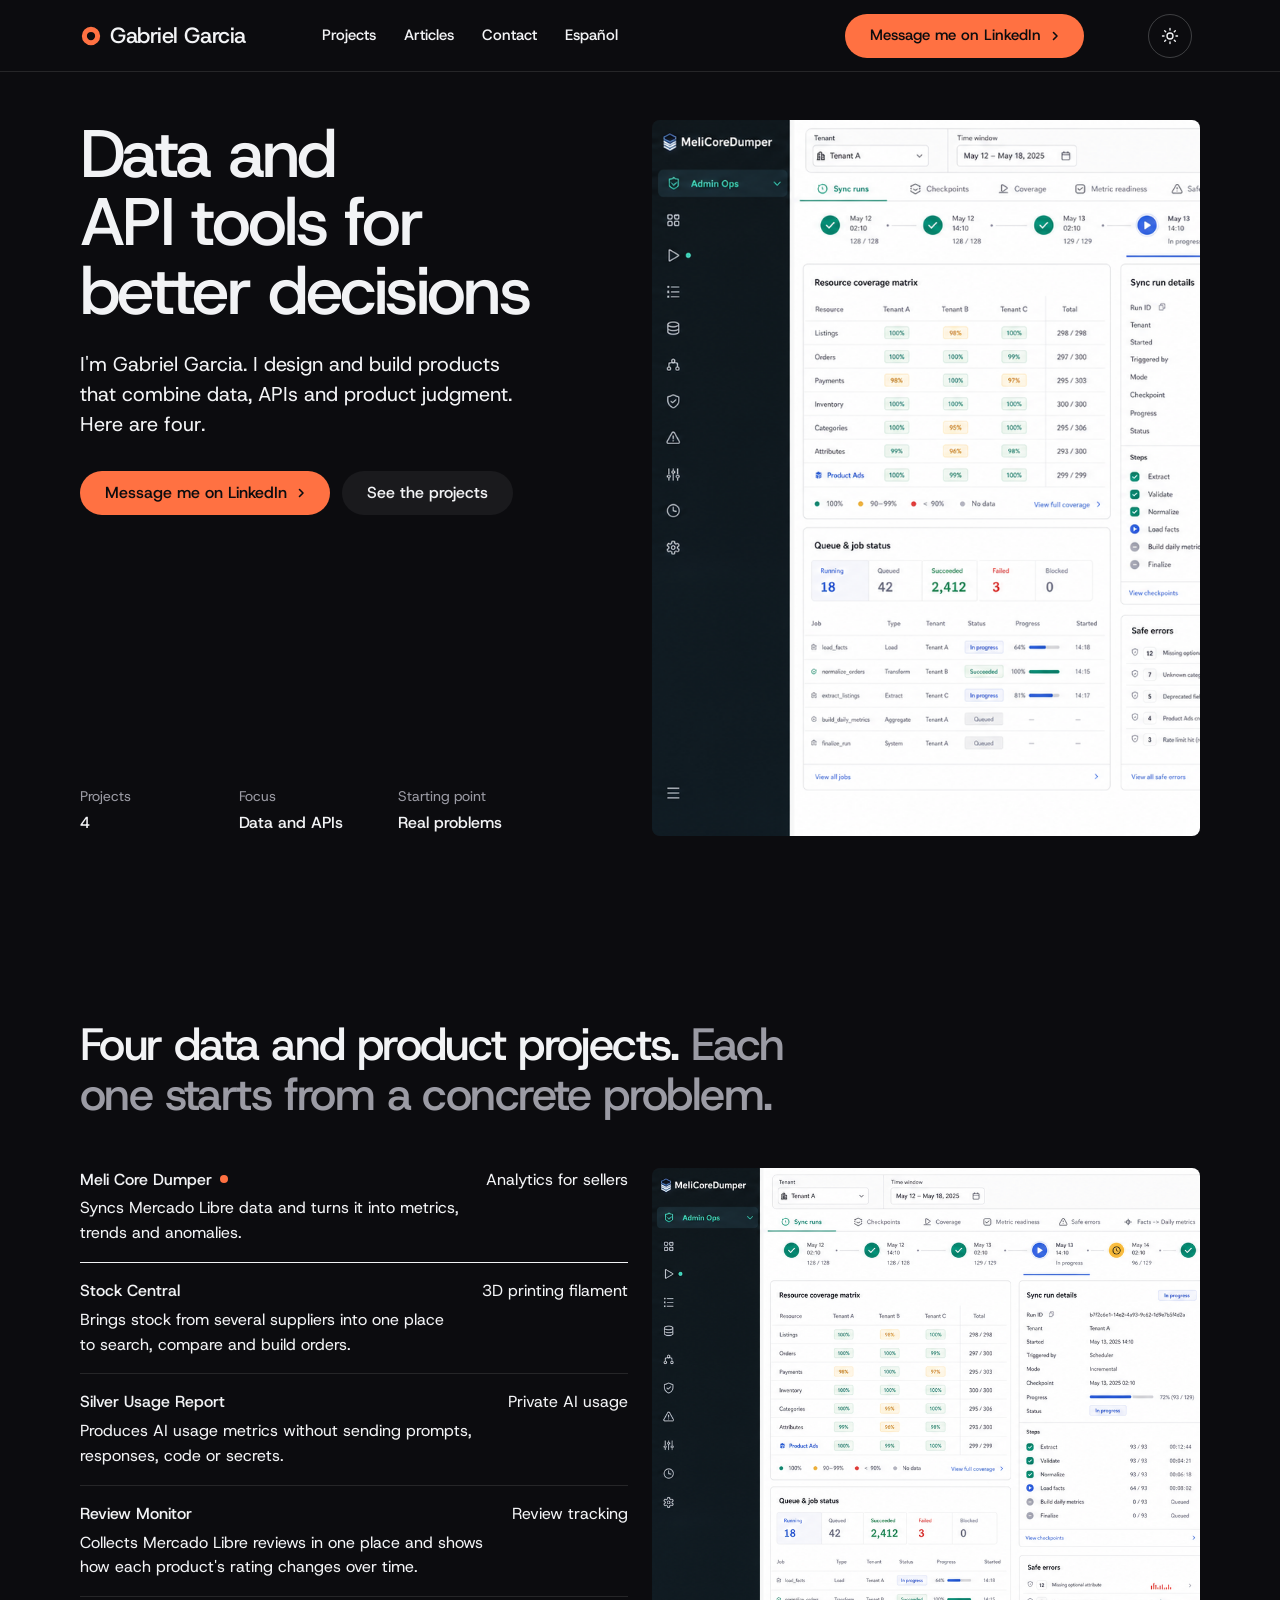
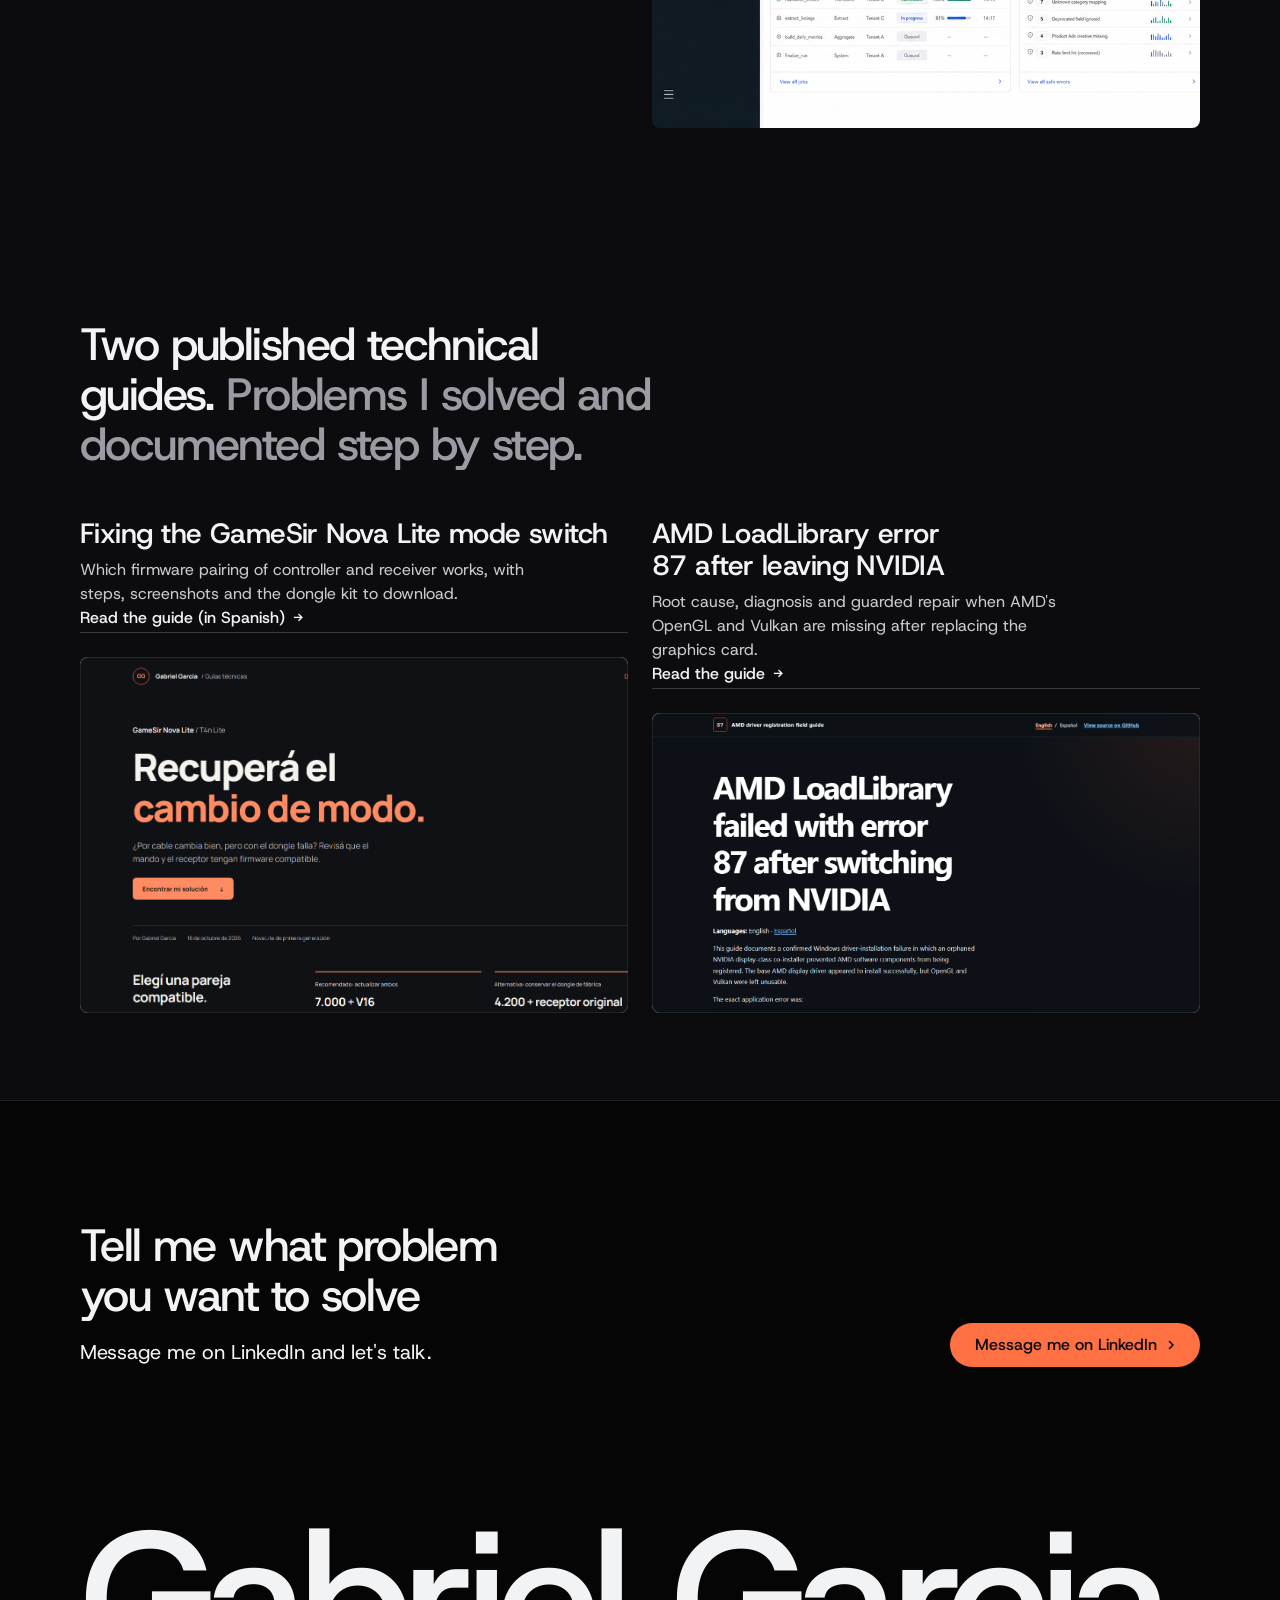
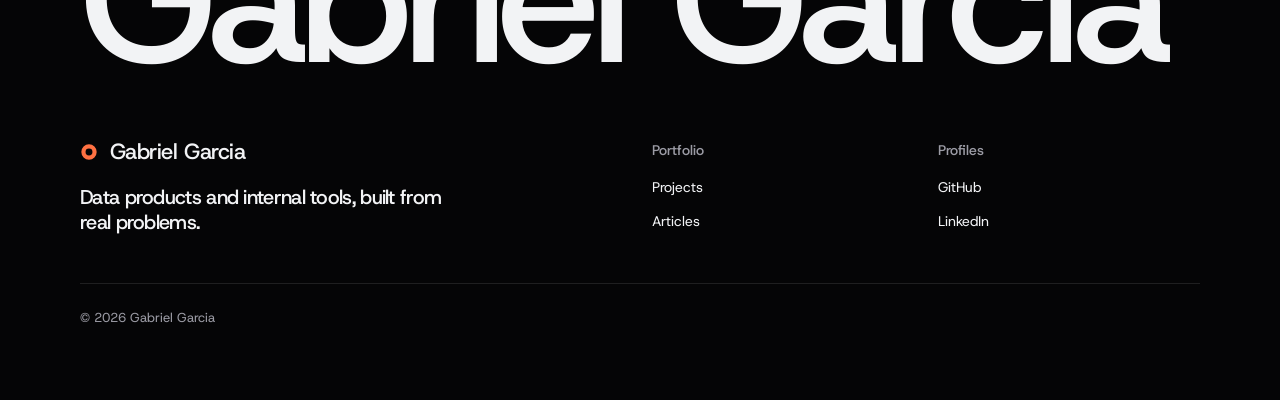
==== commit 7f819bfa: "feat: dark/light theme toggle (dark default, cream light) Co-Authored-By: Claude Sonnet 5.5 <noreply" ====
--- a/en/index.html
+++ b/en/index.html
@@ -21,6 +21,7 @@
 <link rel="stylesheet" href="../assets/kit/backgrounds/backgrounds.css">
 <link rel="stylesheet" href="../assets/kit/layout/layout.css">
 <link rel="stylesheet" href="../assets/kit/icons/icon.css">
+<script>try{if(localStorage.getItem('theme')==='light'){document.documentElement.dataset.theme='light'}}catch(e){}</script>
 <style>
 :root {
   --p-bg: #0c0c0f; --p-surface: #141418; --p-ink: #f2f3f5; --p-muted: #9b9ba4;
@@ -34,13 +35,24 @@
   --display-tracking: -0.035em;
   --display-tracking-xl: -0.04em;
 }
+/* Modo claro: el crema de antes (#f3f0e8). Oscuro es el predeterminado. El pie sigue oscuro en ambos modos. */
+html[data-theme="light"] {
+  --p-bg: #f3f0e8; --p-surface: #e9e5da; --p-ink: #0c0c0f; --p-muted: #5d5d66;
+  --p-accent: #ff7142; --p-accent-ink: #0c0c0f; --p-action: #ff7142; --p-action-ink: #0c0c0f;
+}
+.theme-toggle { display: inline-grid; place-items: center; flex: none; width: 44px; height: 44px; padding: 0; margin-right: var(--s-2);
+  border: 1px solid color-mix(in oklab, var(--ink) 22%, transparent); border-radius: 999px; background: transparent; color: var(--ink); cursor: pointer; }
+.theme-toggle:hover { background: color-mix(in oklab, var(--ink) 8%, transparent); }
+.theme-toggle:focus-visible { outline: 2px solid var(--action); outline-offset: 2px; }
+html[data-theme="light"] .theme-toggle .i-sun, html:not([data-theme="light"]) .theme-toggle .i-moon { display: none; }
 .frame__img { object-position: top left; }
 #articles .panel { --p-h: 300px; }
 #articles h3 { font-size: 28px; line-height: 1.15; letter-spacing: -0.02em; }
 @media (max-width: 639px) { #articles h3 { font-size: 24px; } }
 @media (max-width: 639px) {
   .nav:not(.is-open) .nav__actions { display: none; }
-  .nav:not(.is-open) .nav__actions + .nav__toggle { margin-left: auto; }
+  .theme-toggle { margin-left: auto; margin-right: var(--s-2); }
+  .nav:not(.is-open) .nav__actions + .nav__toggle { margin-left: 0; }
   .close__word { font-size: 11vw; }
 }
 @media (max-width: 1279px) and (min-width: 640px) {
@@ -64,6 +76,10 @@
     <div class="nav__actions">
       <a class="btn btn--primary" href="https://www.linkedin.com/in/gabrielalejandrogarcia/" rel="noreferrer">Message me on LinkedIn</a>
     </div>
+    <button class="theme-toggle" type="button" data-theme-toggle data-label-light="Switch to light mode" data-label-dark="Switch to dark mode" aria-label="Switch to light mode" title="Switch to light mode">
+      <svg class="i-sun" width="18" height="18" viewBox="0 0 24 24" aria-hidden="true" fill="none" stroke="currentColor" stroke-width="1.8" stroke-linecap="round"><circle cx="12" cy="12" r="4"/><path d="M12 2v2M12 20v2M4.9 4.9l1.4 1.4M17.7 17.7l1.4 1.4M2 12h2M20 12h2M4.9 19.1l1.4-1.4M17.7 6.3l1.4-1.4"/></svg>
+      <svg class="i-moon" width="18" height="18" viewBox="0 0 24 24" aria-hidden="true" fill="none" stroke="currentColor" stroke-width="1.8" stroke-linecap="round" stroke-linejoin="round"><path d="M20 14.5A8 8 0 0 1 9.5 4 8 8 0 1 0 20 14.5z"/></svg>
+    </button>
     <button class="nav__toggle" type="button" aria-expanded="false" aria-label="Menu">
       <svg width="18" height="18" viewBox="0 0 18 18" aria-hidden="true"><path d="M2 5h14M2 13h14" stroke="currentColor" stroke-width="1.6" stroke-linecap="round"/></svg>
     </button>
@@ -192,5 +208,24 @@
 <script type="module" src="../assets/kit/system.js"></script>
 <script type="module" src="../assets/kit/motion/motion.js"></script>
 <script type="module" src="../assets/kit/layout/layout.js"></script>
+<script>
+(function () {
+  var root = document.documentElement, btn = document.querySelector('[data-theme-toggle]');
+  if (!btn) return;
+  function paint() {
+    var light = root.dataset.theme === 'light';
+    var label = light ? btn.dataset.labelDark : btn.dataset.labelLight;
+    btn.setAttribute('aria-label', label); btn.title = label;
+  }
+  paint();
+  btn.addEventListener('click', function () {
+    var light = root.dataset.theme !== 'light';
+    if (light) root.dataset.theme = 'light'; else delete root.dataset.theme;
+    root.dataset.tone = light ? 'light' : 'dark';
+    try { localStorage.setItem('theme', light ? 'light' : 'dark'); } catch (e) {}
+    paint();
+  });
+})();
+</script>
 </body>
 </html>
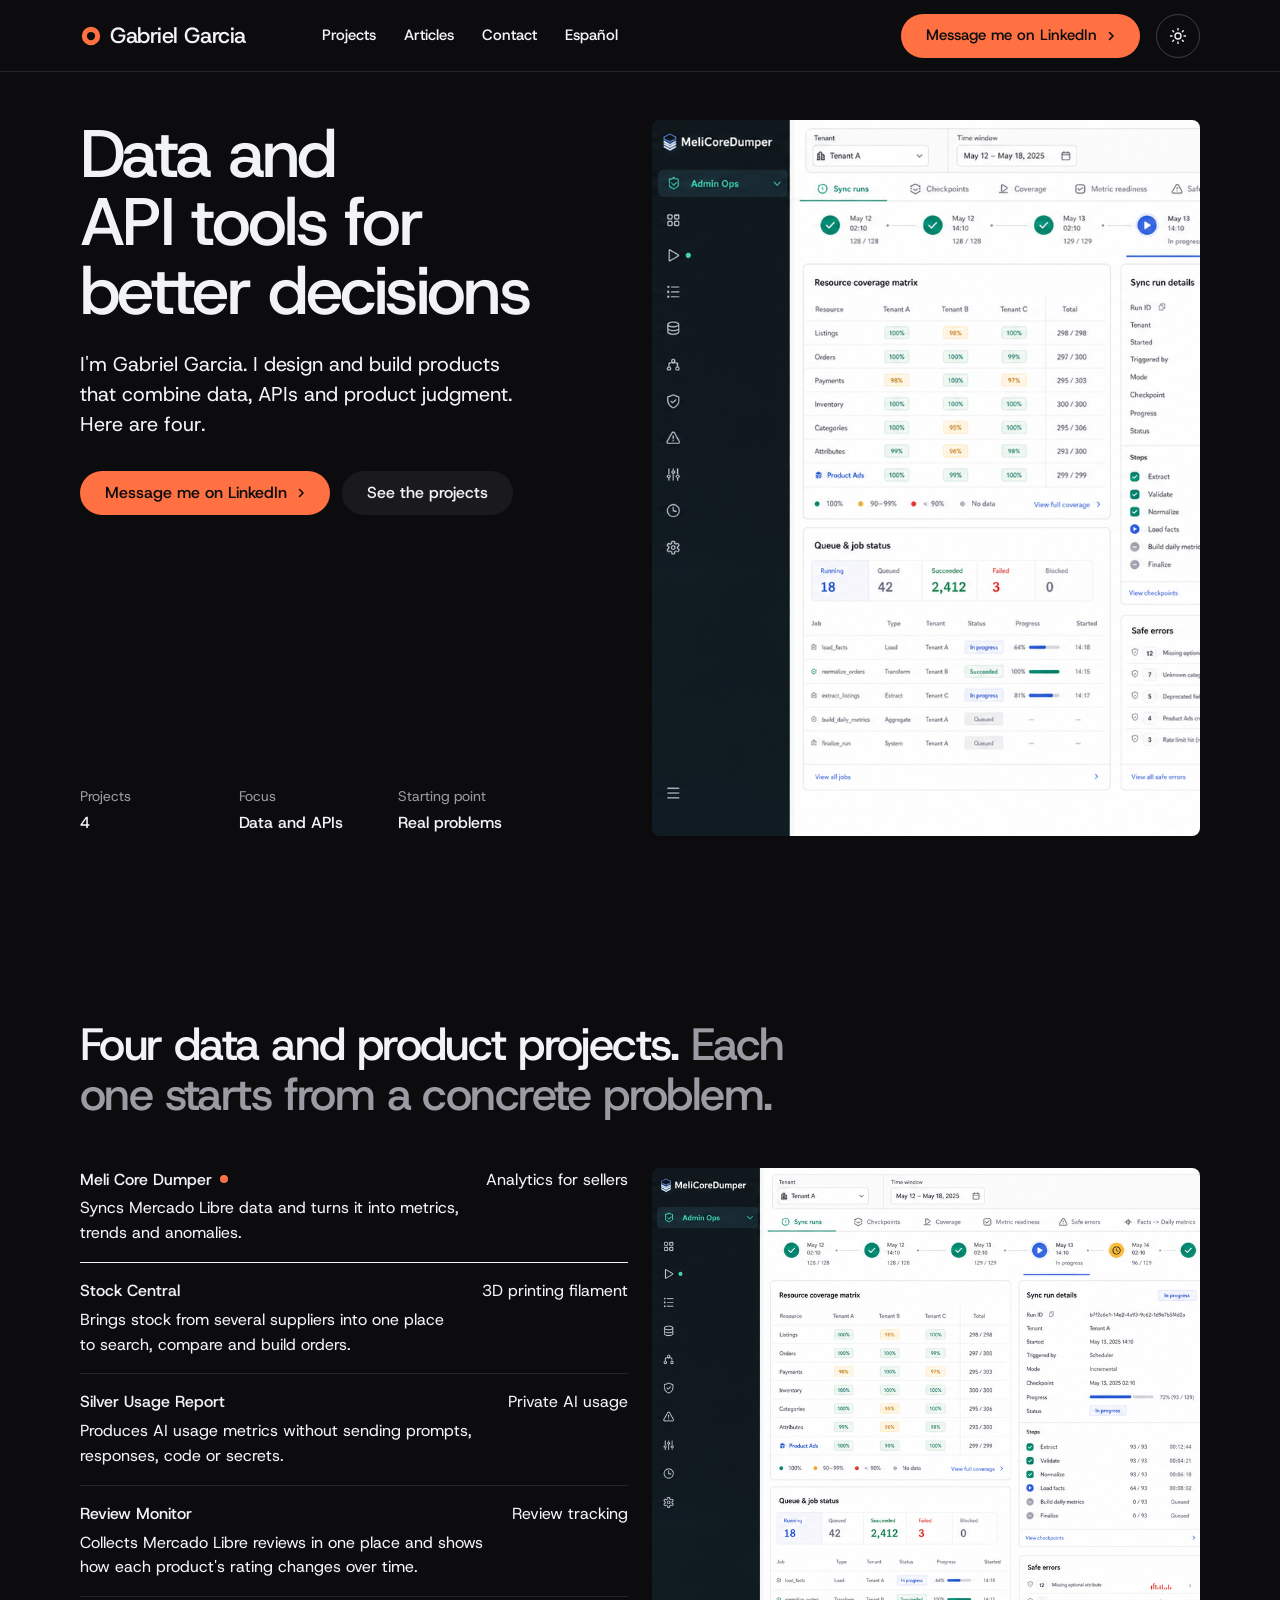
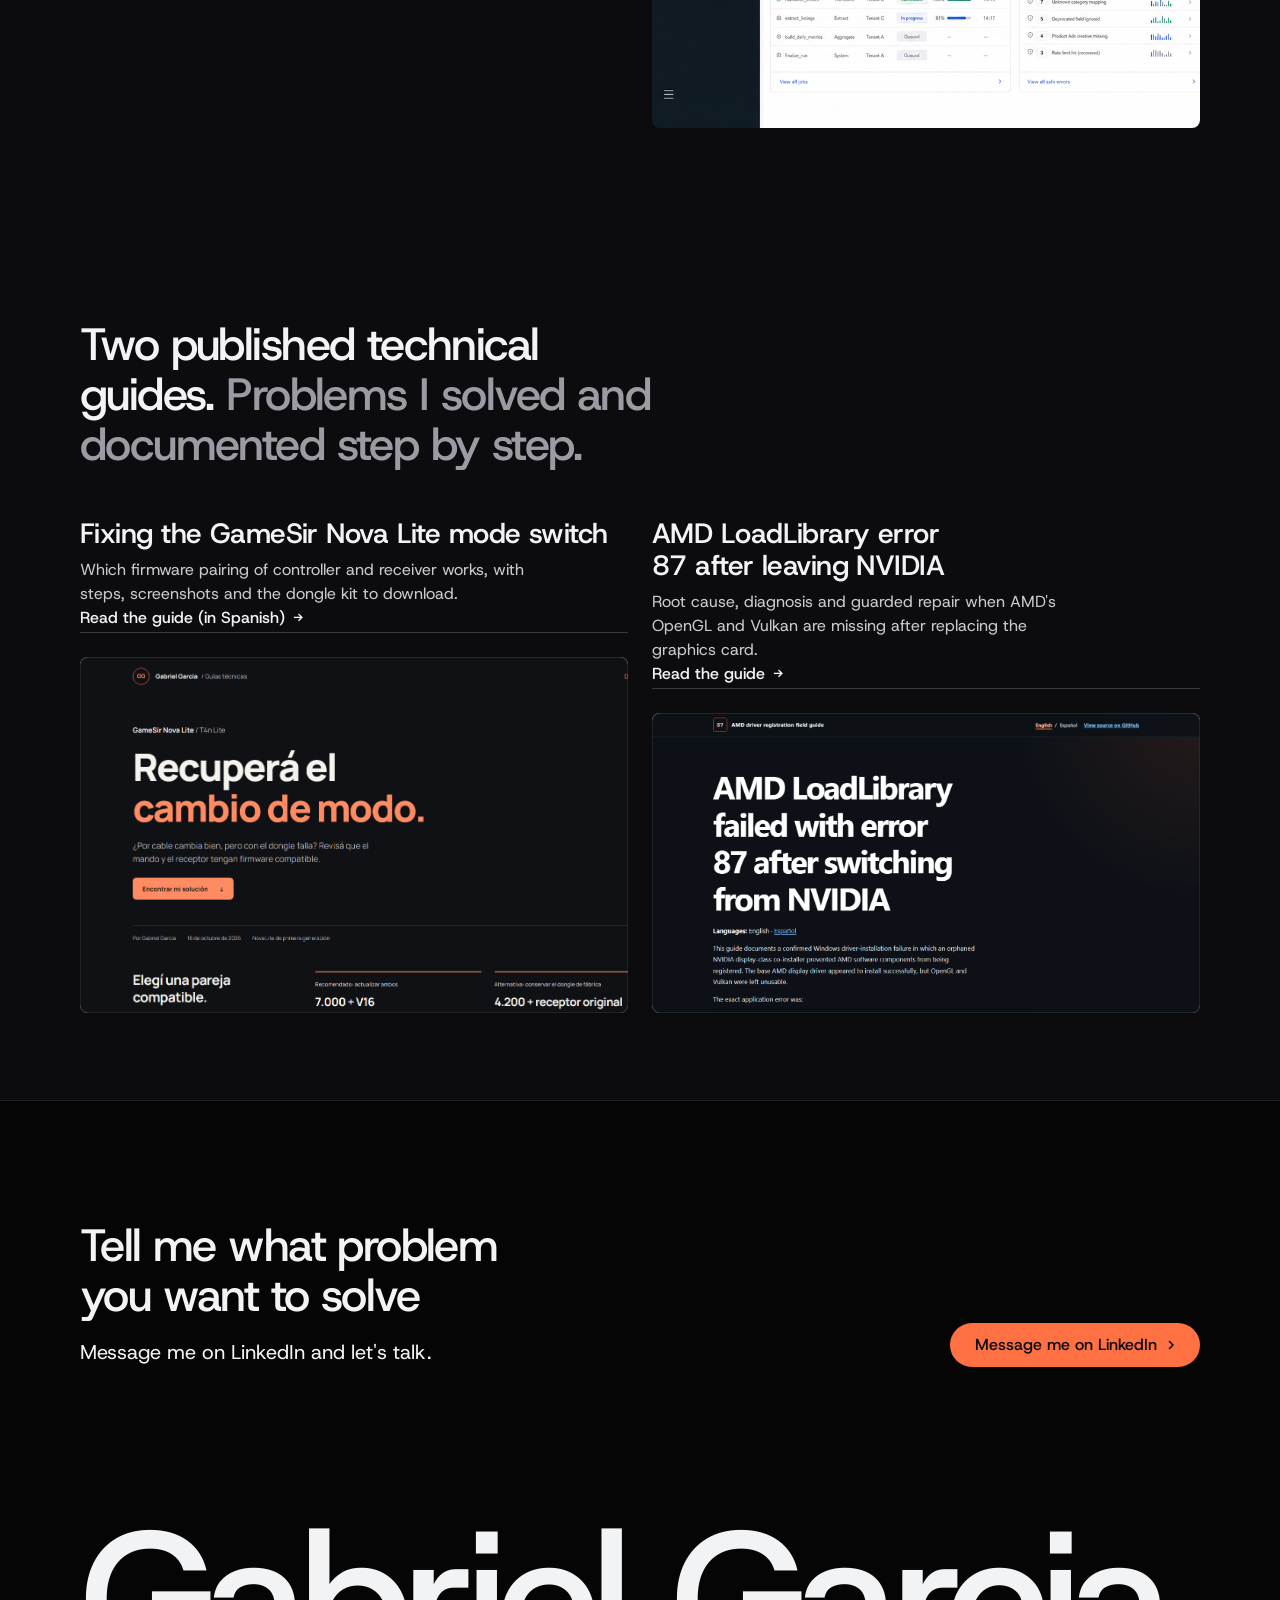
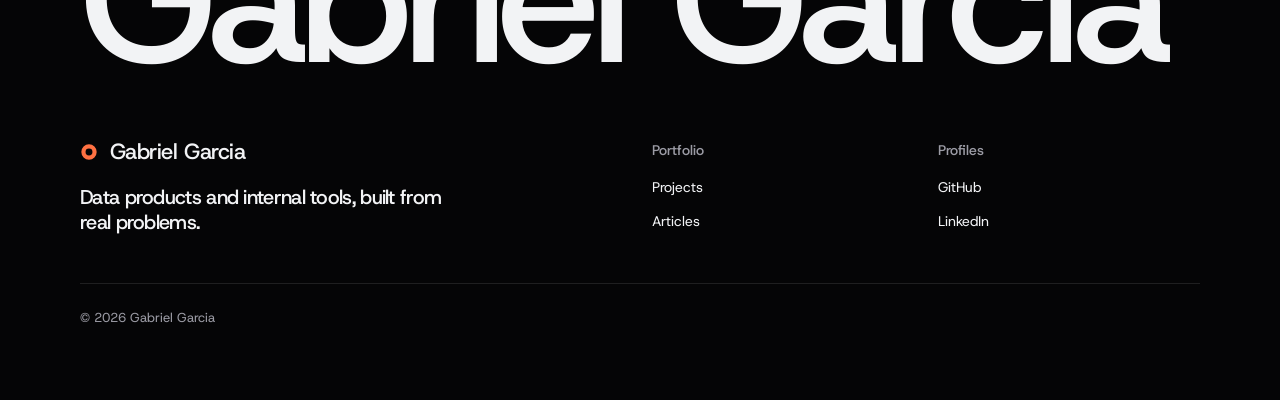
==== commit 7863e32e: "fix: place theme toggle inside nav actions so edges stay aligned Co-Authored-By: Claude Sonnet 5.5 <" ====
--- a/en/index.html
+++ b/en/index.html
@@ -40,18 +40,19 @@
   --p-bg: #f3f0e8; --p-surface: #e9e5da; --p-ink: #0c0c0f; --p-muted: #5d5d66;
   --p-accent: #ff7142; --p-accent-ink: #0c0c0f; --p-action: #ff7142; --p-action-ink: #0c0c0f;
 }
-.theme-toggle { display: inline-grid; place-items: center; flex: none; width: 44px; height: 44px; padding: 0; margin-right: var(--s-2);
+.theme-toggle { display: inline-grid; place-items: center; flex: none; width: 44px; height: 44px; padding: 0; margin: 0;
   border: 1px solid color-mix(in oklab, var(--ink) 22%, transparent); border-radius: 999px; background: transparent; color: var(--ink); cursor: pointer; }
 .theme-toggle:hover { background: color-mix(in oklab, var(--ink) 8%, transparent); }
 .theme-toggle:focus-visible { outline: 2px solid var(--action); outline-offset: 2px; }
+.nav:not(.is-open) .nav__actions > .theme-toggle { display: inline-grid; }
 html[data-theme="light"] .theme-toggle .i-sun, html:not([data-theme="light"]) .theme-toggle .i-moon { display: none; }
 .frame__img { object-position: top left; }
 #articles .panel { --p-h: 300px; }
 #articles h3 { font-size: 28px; line-height: 1.15; letter-spacing: -0.02em; }
 @media (max-width: 639px) { #articles h3 { font-size: 24px; } }
 @media (max-width: 639px) {
-  .nav:not(.is-open) .nav__actions { display: none; }
-  .theme-toggle { margin-left: auto; margin-right: var(--s-2); }
+  .nav:not(.is-open) .nav__actions { display: flex; margin-left: auto; }
+  .nav:not(.is-open) .nav__actions .btn { display: none; }
   .nav:not(.is-open) .nav__actions + .nav__toggle { margin-left: 0; }
   .close__word { font-size: 11vw; }
 }
@@ -75,11 +76,11 @@
     </nav>
     <div class="nav__actions">
       <a class="btn btn--primary" href="https://www.linkedin.com/in/gabrielalejandrogarcia/" rel="noreferrer">Message me on LinkedIn</a>
-    </div>
-    <button class="theme-toggle" type="button" data-theme-toggle data-label-light="Switch to light mode" data-label-dark="Switch to dark mode" aria-label="Switch to light mode" title="Switch to light mode">
-      <svg class="i-sun" width="18" height="18" viewBox="0 0 24 24" aria-hidden="true" fill="none" stroke="currentColor" stroke-width="1.8" stroke-linecap="round"><circle cx="12" cy="12" r="4"/><path d="M12 2v2M12 20v2M4.9 4.9l1.4 1.4M17.7 17.7l1.4 1.4M2 12h2M20 12h2M4.9 19.1l1.4-1.4M17.7 6.3l1.4-1.4"/></svg>
-      <svg class="i-moon" width="18" height="18" viewBox="0 0 24 24" aria-hidden="true" fill="none" stroke="currentColor" stroke-width="1.8" stroke-linecap="round" stroke-linejoin="round"><path d="M20 14.5A8 8 0 0 1 9.5 4 8 8 0 1 0 20 14.5z"/></svg>
-    </button>
+      <button class="theme-toggle" type="button" data-theme-toggle data-label-light="Switch to light mode" data-label-dark="Switch to dark mode" aria-label="Switch to light mode" title="Switch to light mode">
+        <svg class="i-sun" width="18" height="18" viewBox="0 0 24 24" aria-hidden="true" fill="none" stroke="currentColor" stroke-width="1.8" stroke-linecap="round"><circle cx="12" cy="12" r="4"/><path d="M12 2v2M12 20v2M4.9 4.9l1.4 1.4M17.7 17.7l1.4 1.4M2 12h2M20 12h2M4.9 19.1l1.4-1.4M17.7 6.3l1.4-1.4"/></svg>
+        <svg class="i-moon" width="18" height="18" viewBox="0 0 24 24" aria-hidden="true" fill="none" stroke="currentColor" stroke-width="1.8" stroke-linecap="round" stroke-linejoin="round"><path d="M20 14.5A8 8 0 0 1 9.5 4 8 8 0 1 0 20 14.5z"/></svg>
+      </button>
+    </div>
     <button class="nav__toggle" type="button" aria-expanded="false" aria-label="Menu">
       <svg width="18" height="18" viewBox="0 0 18 18" aria-hidden="true"><path d="M2 5h14M2 13h14" stroke="currentColor" stroke-width="1.6" stroke-linecap="round"/></svg>
     </button>
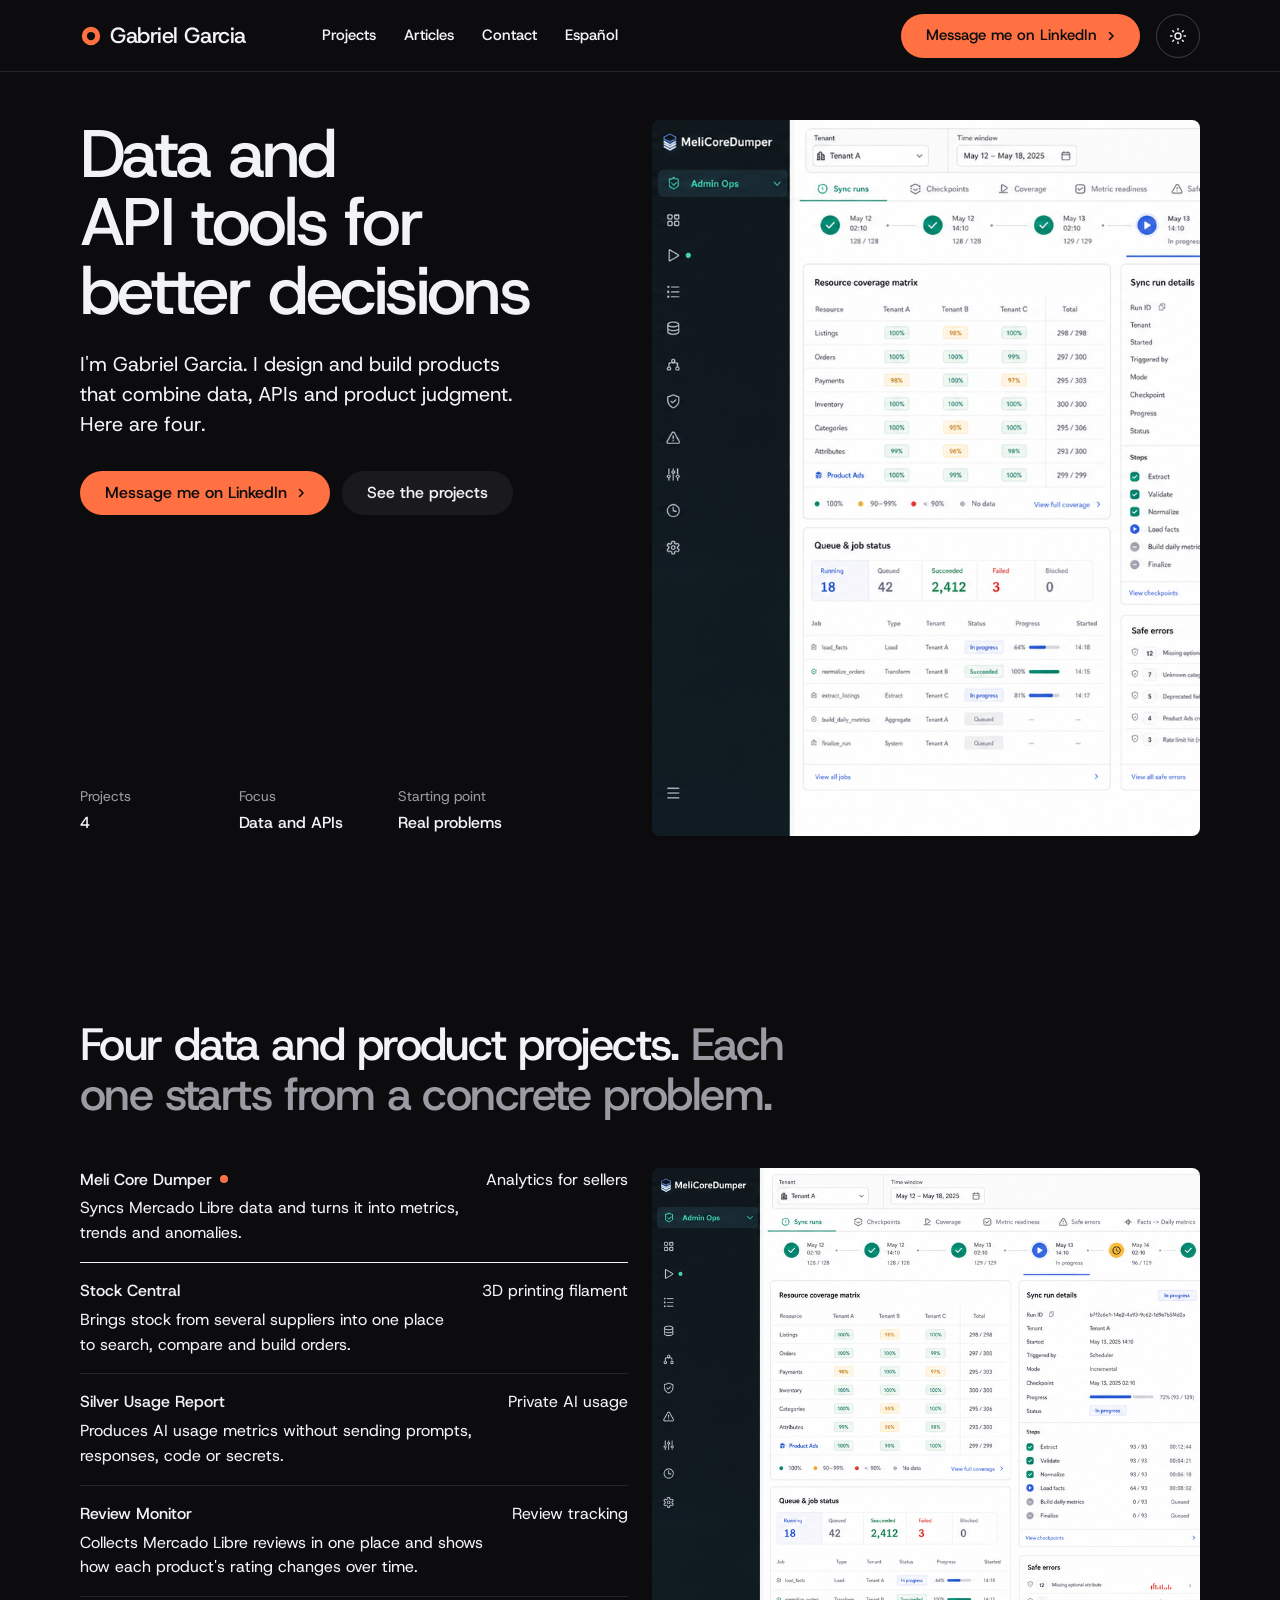
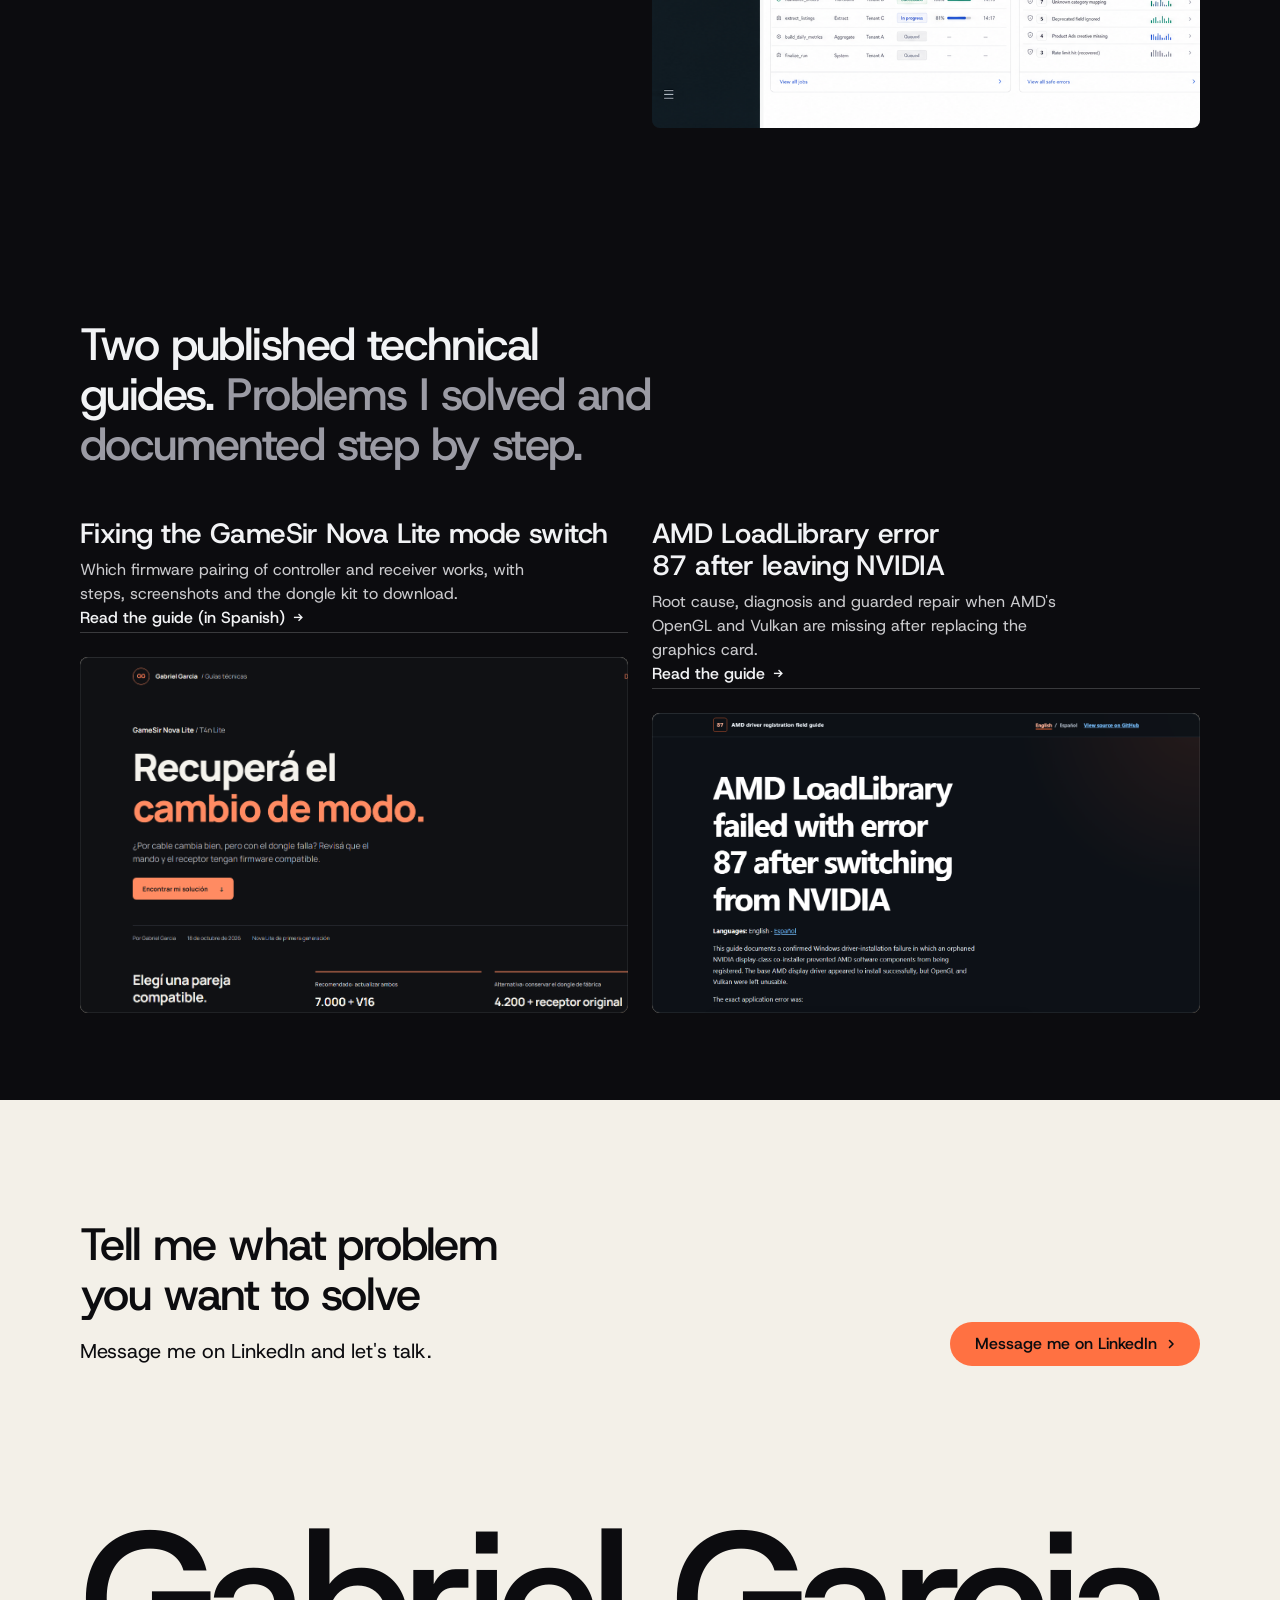
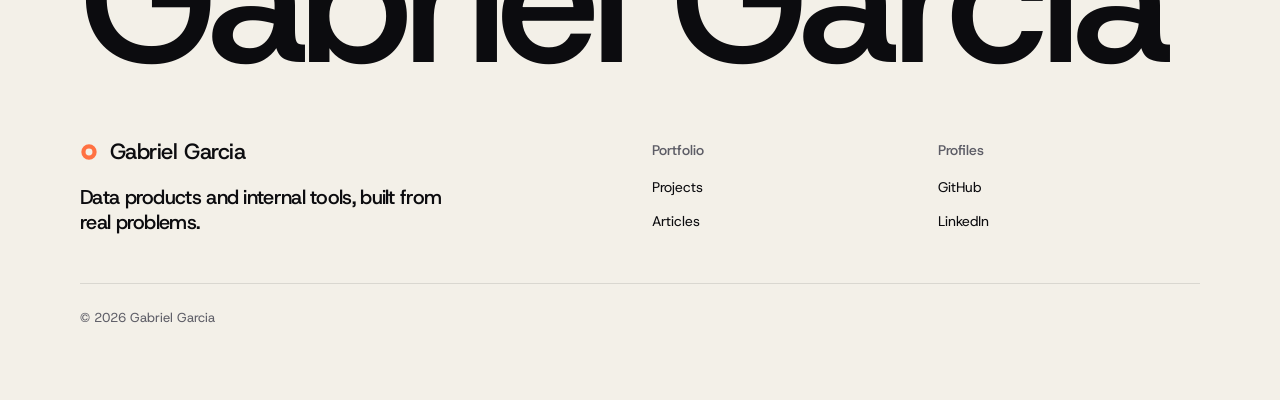
==== commit d15b2d49: "feat: contact band is the inverse of the page tone Co-Authored-By: Claude Sonnet 5.5 <noreply@anthro" ====
--- a/en/index.html
+++ b/en/index.html
@@ -26,7 +26,7 @@
 :root {
   --p-bg: #0c0c0f; --p-surface: #141418; --p-ink: #f2f3f5; --p-muted: #9b9ba4;
   --p-accent: #ff7142; --p-accent-ink: #0c0c0f; --p-action: #ff7142; --p-action-ink: #0c0c0f;
-  --p-inv-bg: #08080a; --p-inv-surface: #0c0c0f; --p-inv-ink: #f2f3f5; --p-inv-muted: #9b9ba4;
+  --p-inv-bg: #f3f0e8; --p-inv-surface: #e9e5da; --p-inv-ink: #0c0c0f; --p-inv-muted: #5d5d66;
   --p-inv-accent: #ff7142; --p-inv-accent-ink: #0c0c0f; --p-inv-action: #ff7142; --p-inv-action-ink: #0c0c0f;
   --font-display: "Host Grotesk", system-ui, sans-serif;
   --font-text: "Host Grotesk", system-ui, sans-serif;
@@ -35,10 +35,11 @@
   --display-tracking: -0.035em;
   --display-tracking-xl: -0.04em;
 }
-/* Modo claro: el crema de antes (#f3f0e8). Oscuro es el predeterminado. El pie sigue oscuro en ambos modos. */
+/* Modo claro: el crema de antes (#f3f0e8). Oscuro es el predeterminado. El pie (contacto) siempre es el inverso de la página: crema en oscuro, oscuro en claro. */
 html[data-theme="light"] {
   --p-bg: #f3f0e8; --p-surface: #e9e5da; --p-ink: #0c0c0f; --p-muted: #5d5d66;
   --p-accent: #ff7142; --p-accent-ink: #0c0c0f; --p-action: #ff7142; --p-action-ink: #0c0c0f;
+  --p-inv-bg: #0c0c0f; --p-inv-surface: #141418; --p-inv-ink: #f2f3f5; --p-inv-muted: #9b9ba4;
 }
 .theme-toggle { display: inline-grid; place-items: center; flex: none; width: 44px; height: 44px; padding: 0; margin: 0;
   border: 1px solid color-mix(in oklab, var(--ink) 22%, transparent); border-radius: 999px; background: transparent; color: var(--ink); cursor: pointer; }
@@ -178,7 +179,7 @@
 
 </main>
 
-<footer class="footer closing footer--dark ground-inverse" id="contact" aria-labelledby="close-h">
+<footer class="footer closing ground-inverse" id="contact" aria-labelledby="close-h">
   <div class="wrap">
     <div class="closing__cta close--word">
       <div class="section-head--split">
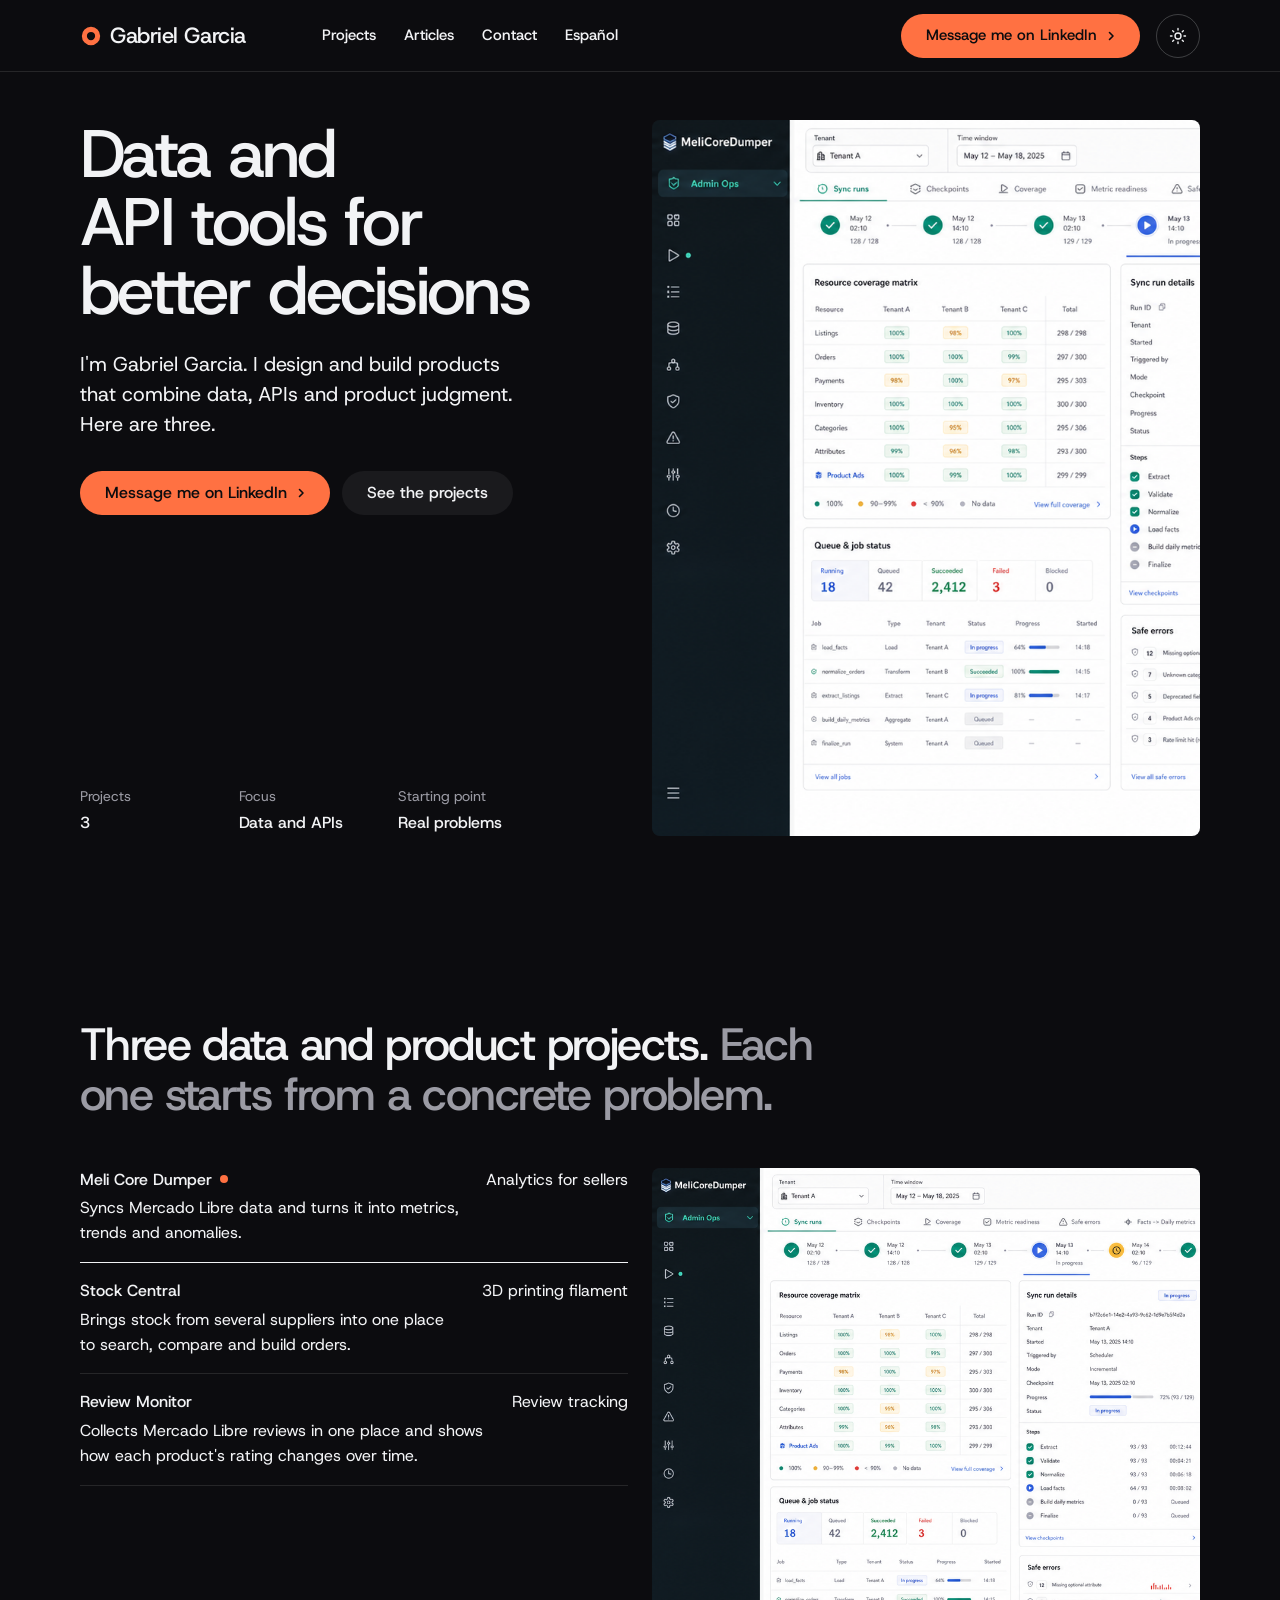
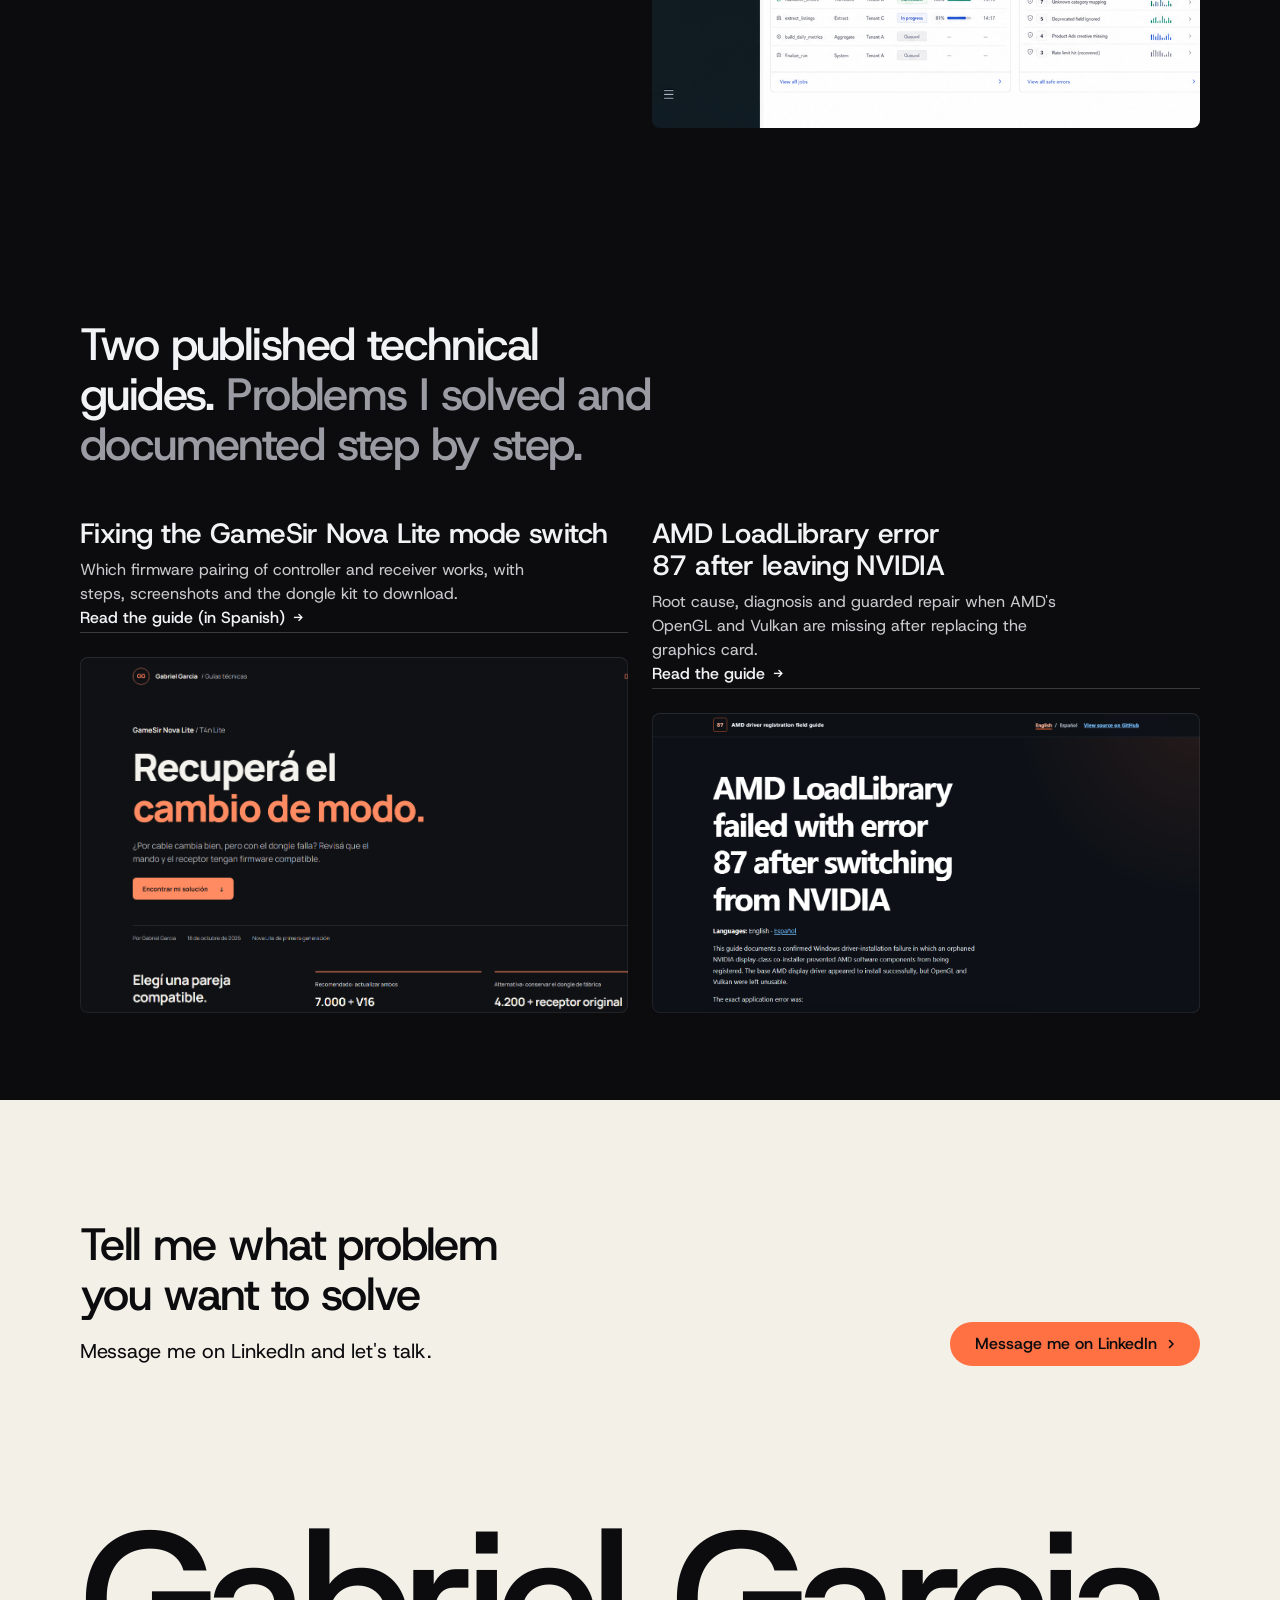
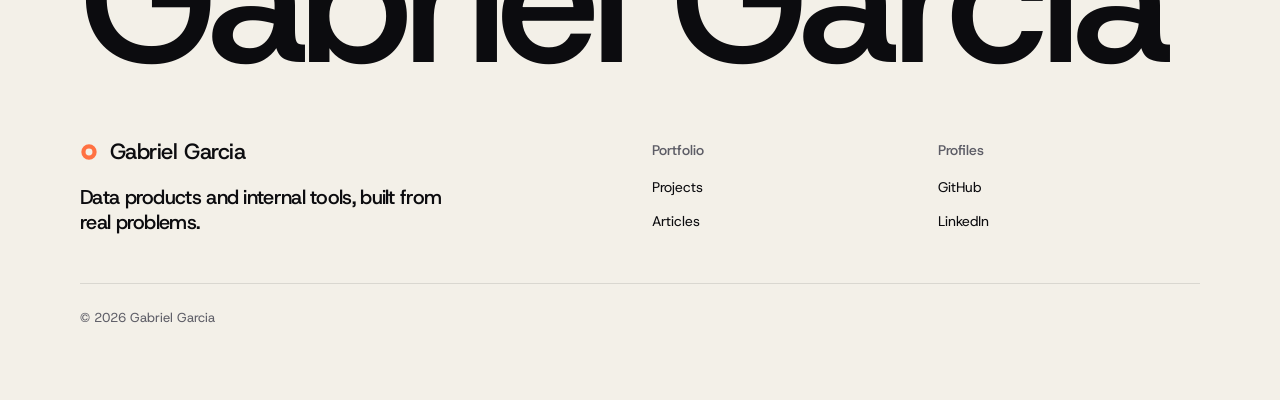
==== commit 054d0bfe: "feat: restyle project pages (es + en) with diagrams and tool icons; remove Silver Usage Report Co-Au" ====
--- a/en/index.html
+++ b/en/index.html
@@ -5,7 +5,7 @@
 <meta charset="utf-8">
 <meta name="viewport" content="width=device-width, initial-scale=1, viewport-fit=cover">
 <title>Gabriel Garcia | Data and API tools</title>
-<meta name="description" content="Gabriel Garcia's portfolio: four data products built from real problems, with product decisions, APIs and systems that are built to be operated.">
+<meta name="description" content="Gabriel Garcia's portfolio: three data products built from real problems, with product decisions, APIs and systems that are built to be operated.">
 <link rel="canonical" href="https://zogar89.github.io/Portfolio/en/">
 <link rel="alternate" hreflang="es" href="https://zogar89.github.io/Portfolio/">
 <link rel="alternate" hreflang="en" href="https://zogar89.github.io/Portfolio/en/">
@@ -34,11 +34,13 @@
   --display-weight: 500;
   --display-tracking: -0.035em;
   --display-tracking-xl: -0.04em;
+  --ground-bg: #1a1a1f; --ground-surface: #23232a; --ground-ink: #f2f3f5; --ground-muted: #9b9ba4; --ground-accent: #ff7142;
 }
 /* Modo claro: el crema de antes (#f3f0e8). Oscuro es el predeterminado. El pie (contacto) siempre es el inverso de la página: crema en oscuro, oscuro en claro. */
 html[data-theme="light"] {
   --p-bg: #f3f0e8; --p-surface: #e9e5da; --p-ink: #0c0c0f; --p-muted: #5d5d66;
   --p-accent: #ff7142; --p-accent-ink: #0c0c0f; --p-action: #ff7142; --p-action-ink: #0c0c0f;
+  --ground-bg: #dedad0; --ground-surface: #ebe7dd; --ground-ink: #0c0c0f; --ground-muted: #5d5d66; --ground-accent: #ff7142;
   --p-inv-bg: #0c0c0f; --p-inv-surface: #141418; --p-inv-ink: #f2f3f5; --p-inv-muted: #9b9ba4;
 }
 .theme-toggle { display: inline-grid; place-items: center; flex: none; width: 44px; height: 44px; padding: 0; margin: 0;
@@ -95,13 +97,13 @@
       <div class="hero-text grid hero-split">
         <div class="hero-copy span-5">
           <h1 id="hero-h">Data and API tools for better decisions</h1>
-          <p class="t-lead">I'm Gabriel Garcia. I design and build products that combine data, APIs and product judgment. Here are four.</p>
+          <p class="t-lead">I'm Gabriel Garcia. I design and build products that combine data, APIs and product judgment. Here are three.</p>
           <div class="btn-row">
             <a class="btn btn--primary" href="https://www.linkedin.com/in/gabrielalejandrogarcia/" rel="noreferrer">Message me on LinkedIn<svg class="m-arrow" viewBox="0 0 12 12" aria-hidden="true"><path class="m-arrow__stem" d="M1 6h8"/><path class="m-arrow__head" d="M4.5 2.5 8 6l-3.5 3.5"/></svg></a>
             <a class="btn btn--secondary" href="#projects">See the projects</a>
           </div>
           <dl class="hero-facts">
-            <div><dt>Projects</dt><dd>4</dd></div>
+            <div><dt>Projects</dt><dd>3</dd></div>
             <div><dt>Focus</dt><dd>Data and APIs</dd></div>
             <div><dt>Starting point</dt><dd>Real problems</dd></div>
           </dl>
@@ -116,7 +118,7 @@
   <section class="section" id="projects" aria-labelledby="projects-h" style="--hm: 2">
     <div class="wrap">
       <div class="section-head">
-        <h2 id="projects-h">Four data and product projects. <span class="muted">Each one starts from a concrete problem.</span></h2>
+        <h2 id="projects-h">Three data and product projects. <span class="muted">Each one starts from a concrete problem.</span></h2>
       </div>
       <div class="grid grid--top fill" data-peek>
         <ul class="rows span-6">
@@ -130,11 +132,6 @@
             <p>Brings stock from several suppliers into one place to search, compare and build orders.</p>
             <span class="rows__value">3D printing filament</span>
           </li>
-          <li data-peek-to="silver" tabindex="0">
-            <span class="rows__name"><a href="../projects/silver-usage-report/">Silver Usage Report</a></span>
-            <p>Produces AI usage metrics without sending prompts, responses, code or secrets.</p>
-            <span class="rows__value">Private AI usage</span>
-          </li>
           <li data-peek-to="reviews" tabindex="0">
             <span class="rows__name"><a href="../projects/monitor-reviews/">Review Monitor</a></span>
             <p>Collects Mercado Libre reviews in one place and shows how each product's rating changes over time.</p>
@@ -144,7 +141,6 @@
         <div class="frame frame--photo frame--fill span-6 start-7">
           <img class="frame__img" data-peek-for="meli" src="../assets/projects/meli-core-dumper.png" alt="Meli Core Dumper operations dashboard" width="1600" height="900">
           <img class="frame__img" data-peek-for="stock" src="../assets/projects/stock-central.png" alt="Stock Central public filament catalog" width="1600" height="900" loading="lazy" hidden>
-          <img class="frame__img" data-peek-for="silver" src="../assets/projects/silver-usage-report.png" alt="Silver Usage Report private workflow" width="1600" height="900" loading="lazy" hidden>
           <img class="frame__img" data-peek-for="reviews" src="../assets/projects/monitor-reviews.png" alt="Review Monitor dashboard with operational signals" width="1600" height="900" loading="lazy" hidden>
         </div>
       </div>
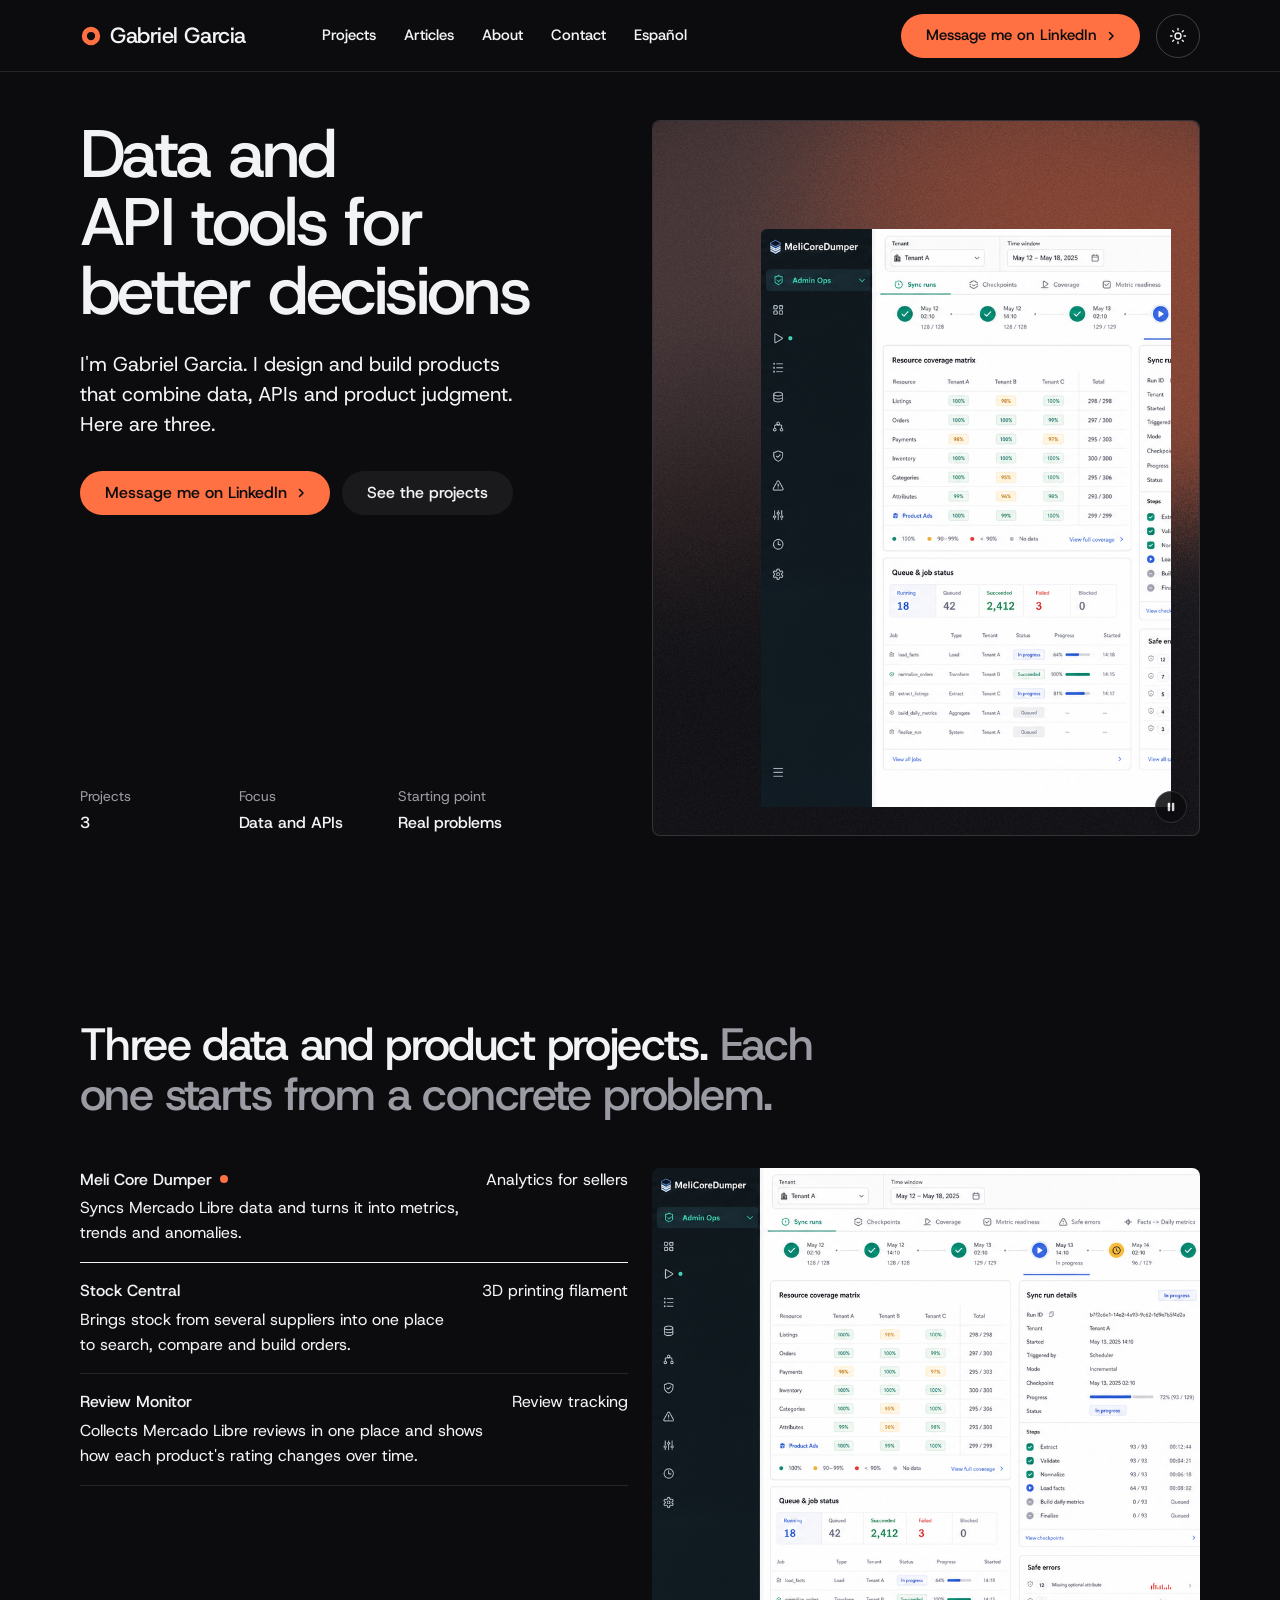
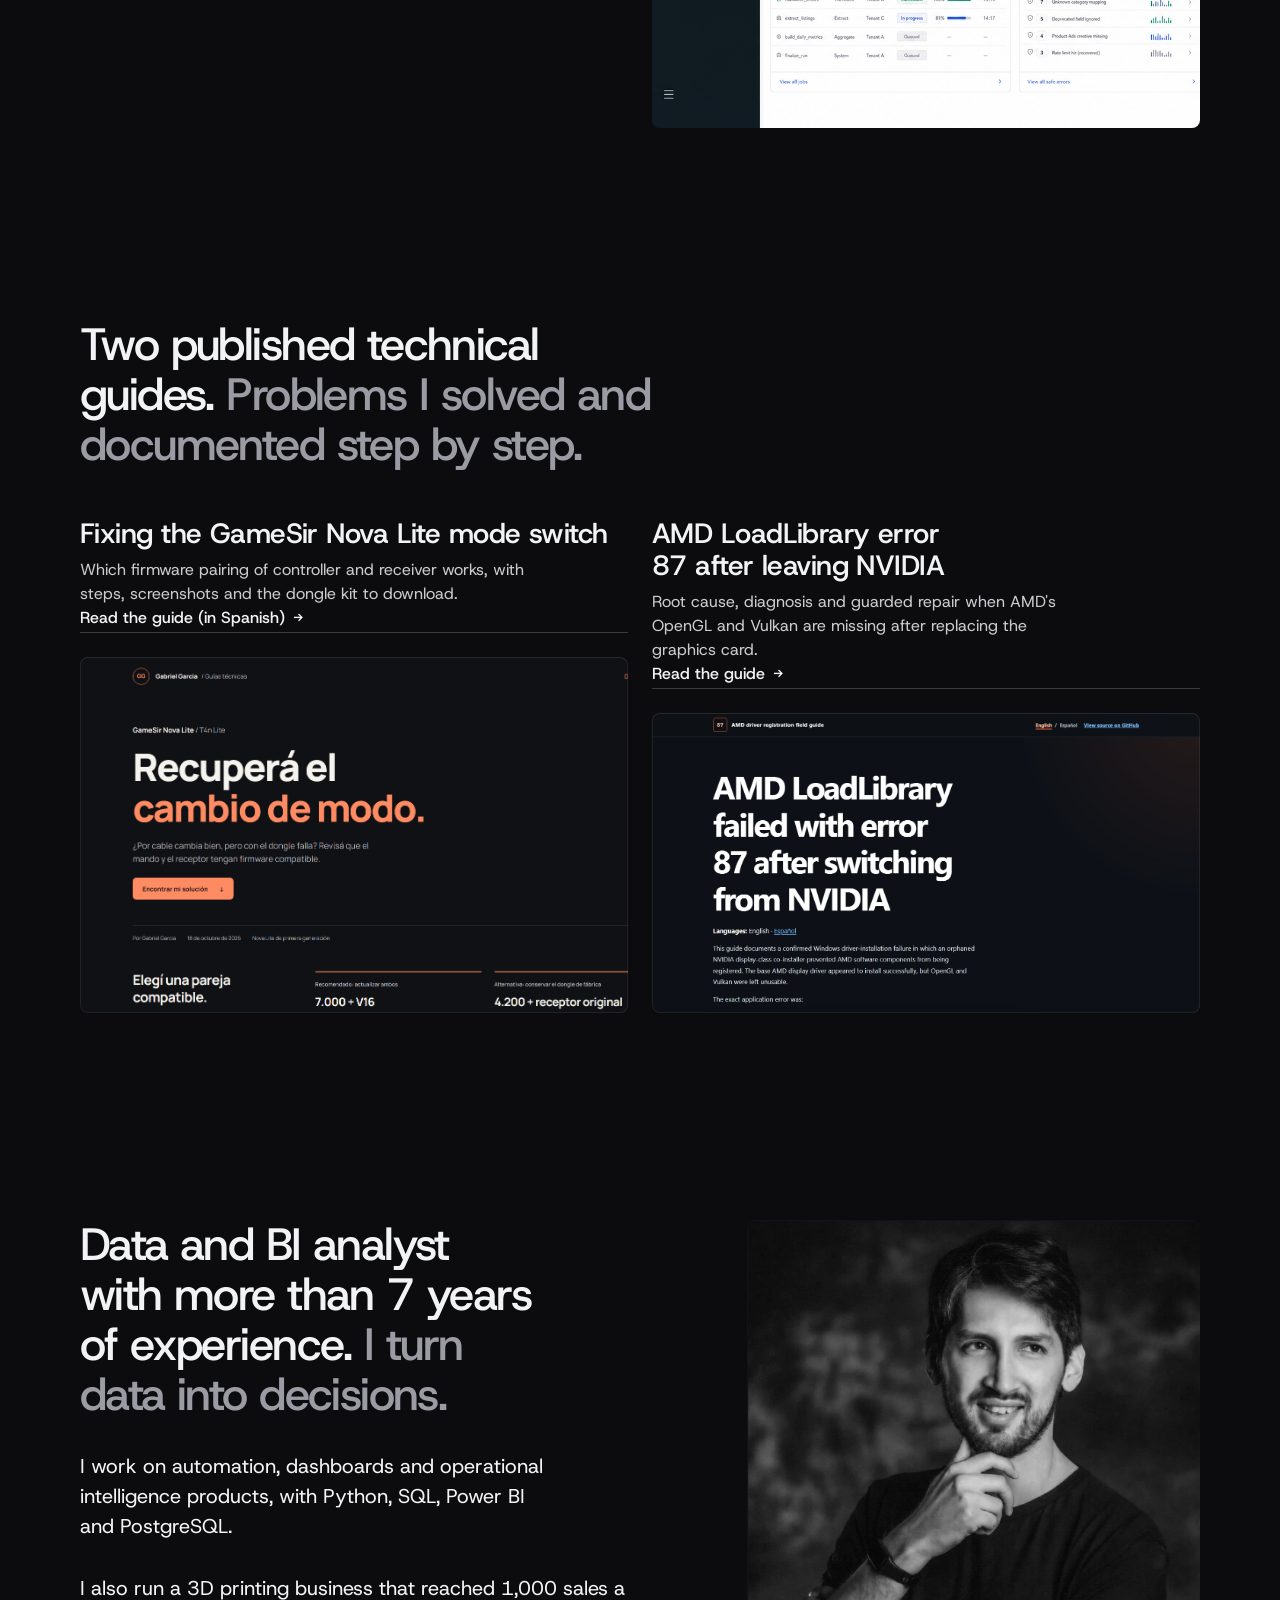
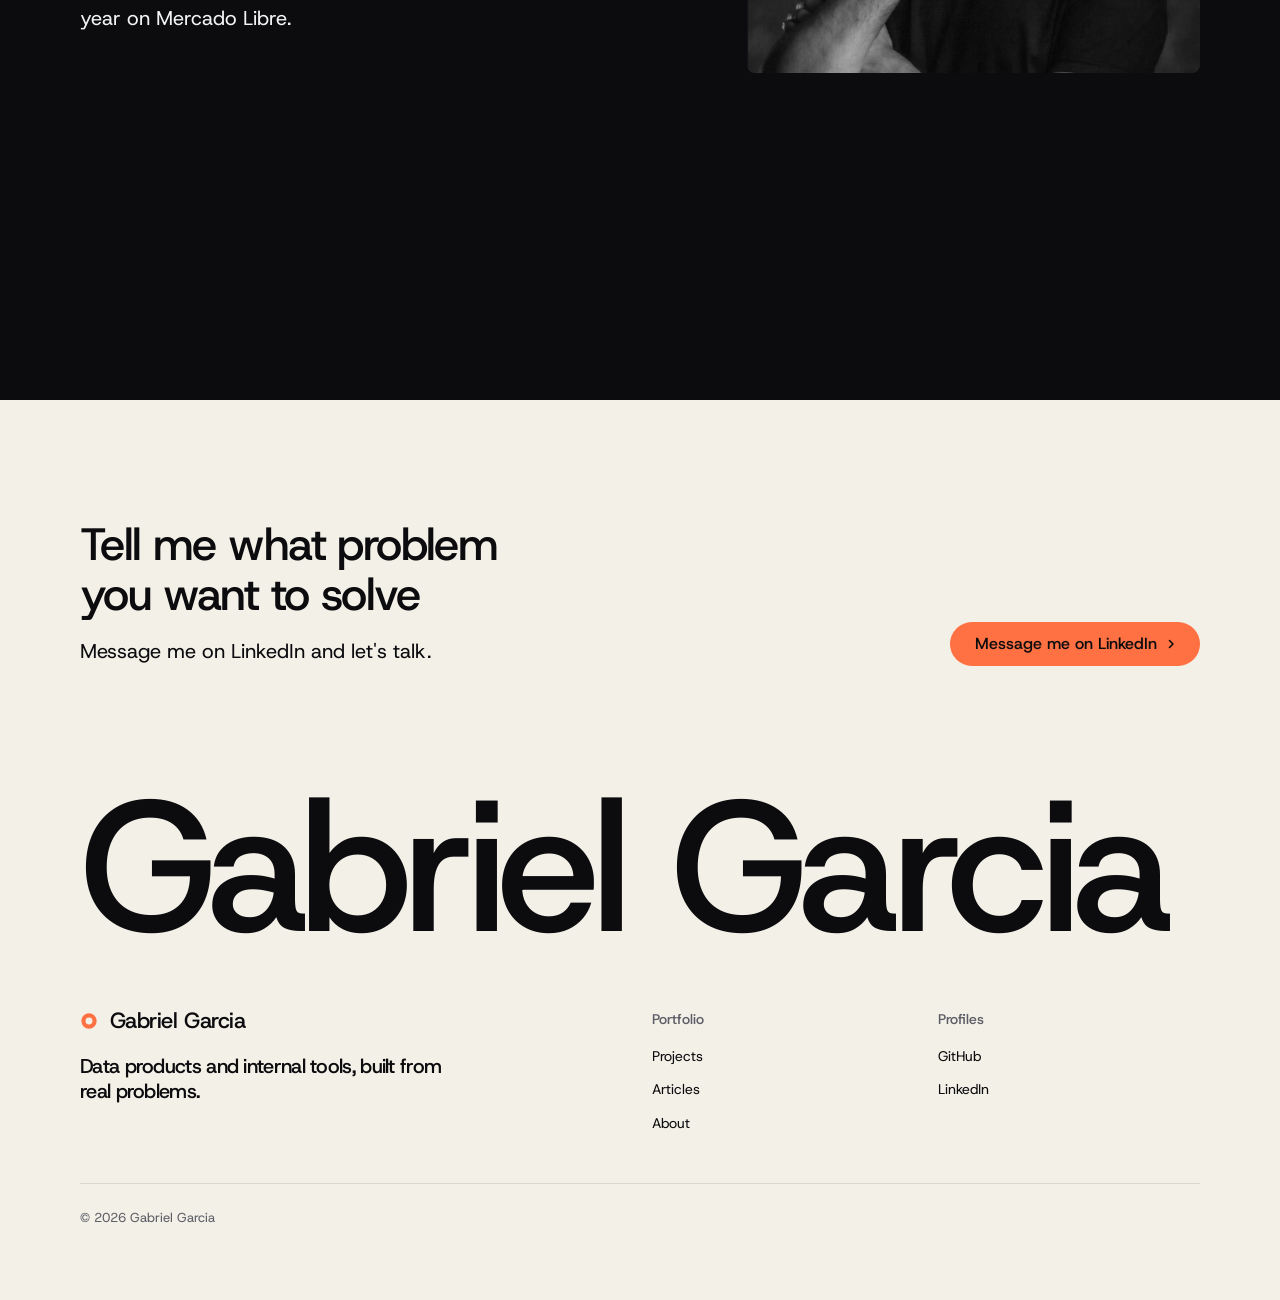
==== commit 62d1cf47: "feat: about section with portrait, hero grain ground, sitemap, trademark note Co-Authored-By: Claude" ====
--- a/en/index.html
+++ b/en/index.html
@@ -50,6 +50,11 @@
 .nav:not(.is-open) .nav__actions > .theme-toggle { display: inline-grid; }
 html[data-theme="light"] .theme-toggle .i-sun, html:not([data-theme="light"]) .theme-toggle .i-moon { display: none; }
 .frame__img { object-position: top left; }
+.hero-fx { position: relative; overflow: hidden; }
+.hero-fx__shot { position: absolute; z-index: 1; left: 40px; top: 40px; width: calc(100% - 40px); height: calc(100% - 40px); object-fit: cover; object-position: top left; border-top-left-radius: var(--r-md); }
+@media (max-width: 639px) { .hero-fx__shot { left: 16px; top: 16px; width: calc(100% - 16px); height: calc(100% - 16px); } }
+.about__img { object-position: center 20%; }
+.about__frame { aspect-ratio: 1 / 1; }
 #articles .panel { --p-h: 300px; }
 #articles h3 { font-size: 28px; line-height: 1.15; letter-spacing: -0.02em; }
 @media (max-width: 639px) { #articles h3 { font-size: 24px; } }
@@ -74,6 +79,7 @@
     <nav class="nav__links" aria-label="Main">
       <div class="nav__item"><a class="nav__link" href="#projects">Projects</a></div>
       <div class="nav__item"><a class="nav__link" href="#articles">Articles</a></div>
+      <div class="nav__item"><a class="nav__link" href="#about">About</a></div>
       <div class="nav__item"><a class="nav__link" href="#contact">Contact</a></div>
       <div class="nav__item"><a class="nav__link" href="../" hreflang="es" lang="es">Español</a></div>
     </nav>
@@ -108,8 +114,8 @@
             <div><dt>Starting point</dt><dd>Real problems</dd></div>
           </dl>
         </div>
-        <div class="hero-visual frame frame--photo span-6 start-7">
-          <img class="frame__img" src="../assets/projects/meli-core-dumper.png" alt="Meli Core Dumper dashboard with metrics, trends and anomalies from Mercado Libre" width="1600" height="900" fetchpriority="high">
+        <div class="hero-visual frame hero-fx span-6 start-7" data-fx="grain-gradient" data-fx-seed="7">
+          <img class="hero-fx__shot" src="../assets/projects/meli-core-dumper.png" alt="Meli Core Dumper dashboard with metrics, trends and anomalies from Mercado Libre" width="1600" height="900" fetchpriority="high">
         </div>
       </div>
     </div>
@@ -173,6 +179,21 @@
     </div>
   </section>
 
+  <section class="section" id="about" aria-labelledby="about-h">
+    <div class="wrap">
+      <div class="grid grid--top">
+        <div class="span-6 stack-6">
+          <h2 id="about-h">Data and BI analyst with more than 7 years of experience. <span class="muted">I turn data into decisions.</span></h2>
+          <p class="t-lead">I work on automation, dashboards and operational intelligence products, with Python, SQL, Power BI and PostgreSQL.</p>
+          <p class="t-lead">I also run a 3D printing business that reached 1,000 sales a year on Mercado Libre.</p>
+        </div>
+        <div class="frame frame--photo about__frame span-5 start-8">
+          <img class="frame__img about__img" src="../assets/about/gabriel.webp" alt="Portrait of Gabriel Garcia" width="800" height="800" loading="lazy">
+        </div>
+      </div>
+    </div>
+  </section>
+
 </main>
 
 <footer class="footer closing ground-inverse" id="contact" aria-labelledby="close-h">
@@ -193,7 +214,7 @@
           <a class="nav__logo" href="#top"><span class="mark" data-mark="ring" aria-hidden="true"></span>Gabriel Garcia</a>
           <p class="footer__lede">Data products and internal tools, built from real problems.</p>
         </div>
-        <div class="span-3 footer__col"><h4>Portfolio</h4><ul><li><a href="#projects">Projects</a></li><li><a href="#articles">Articles</a></li></ul></div>
+        <div class="span-3 footer__col"><h4>Portfolio</h4><ul><li><a href="#projects">Projects</a></li><li><a href="#articles">Articles</a></li><li><a href="#about">About</a></li></ul></div>
         <div class="span-3 footer__col"><h4>Profiles</h4><ul><li><a href="https://github.com/Zogar89" rel="noreferrer">GitHub</a></li><li><a href="https://www.linkedin.com/in/gabrielalejandrogarcia/" rel="noreferrer">LinkedIn</a></li></ul></div>
       </div>
       <div class="footer__legal">
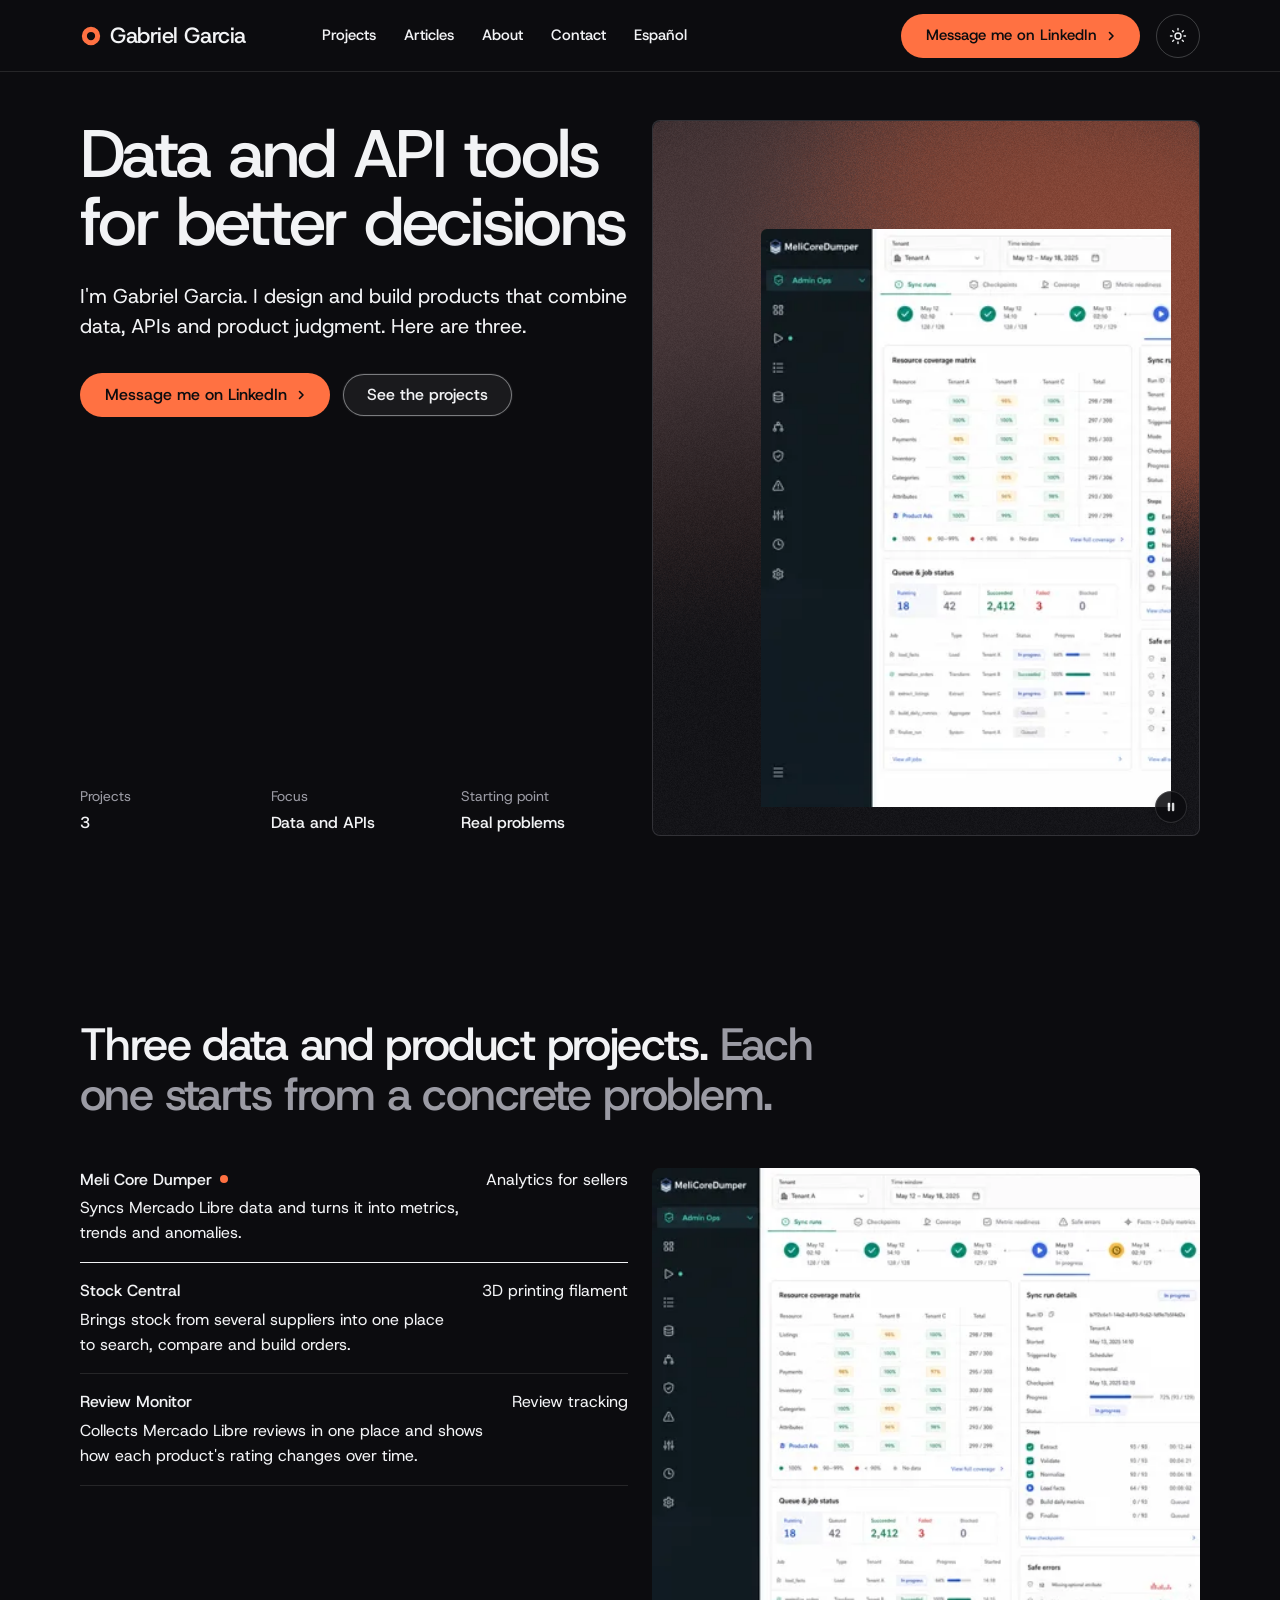
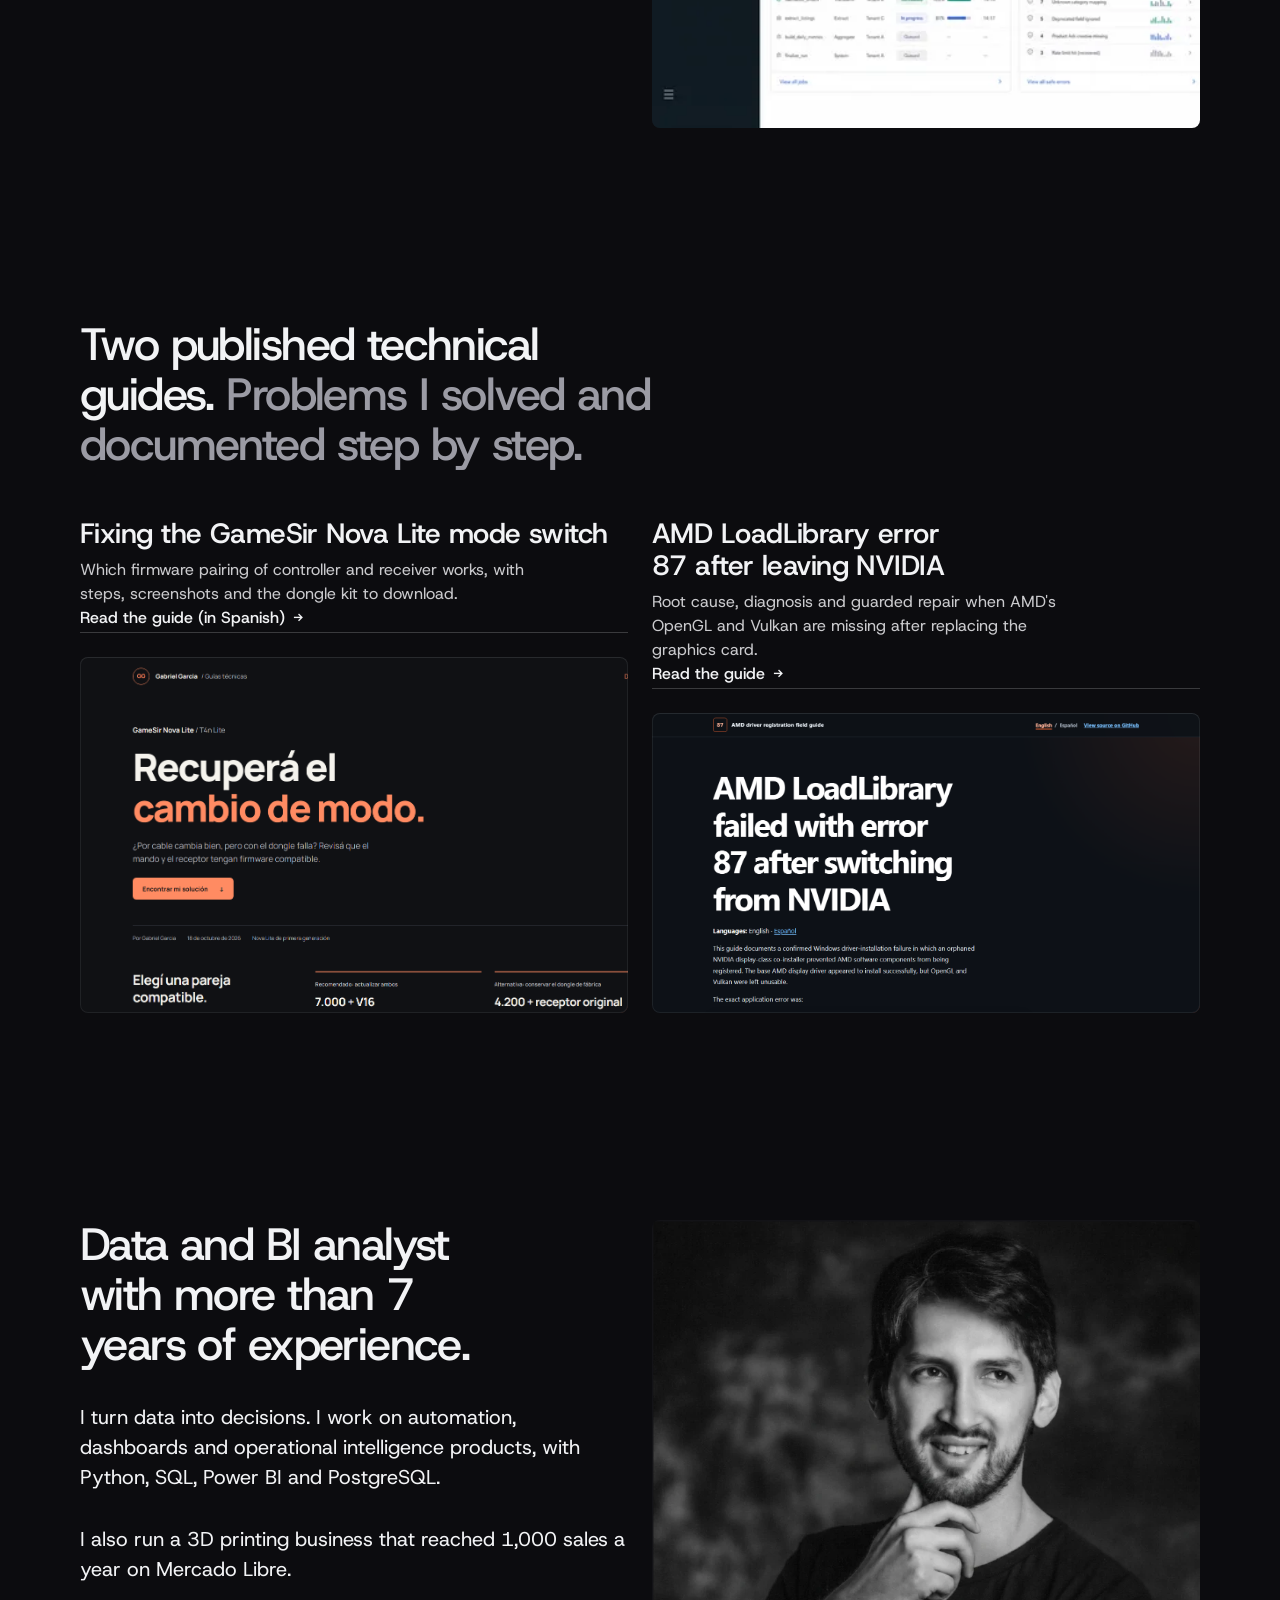
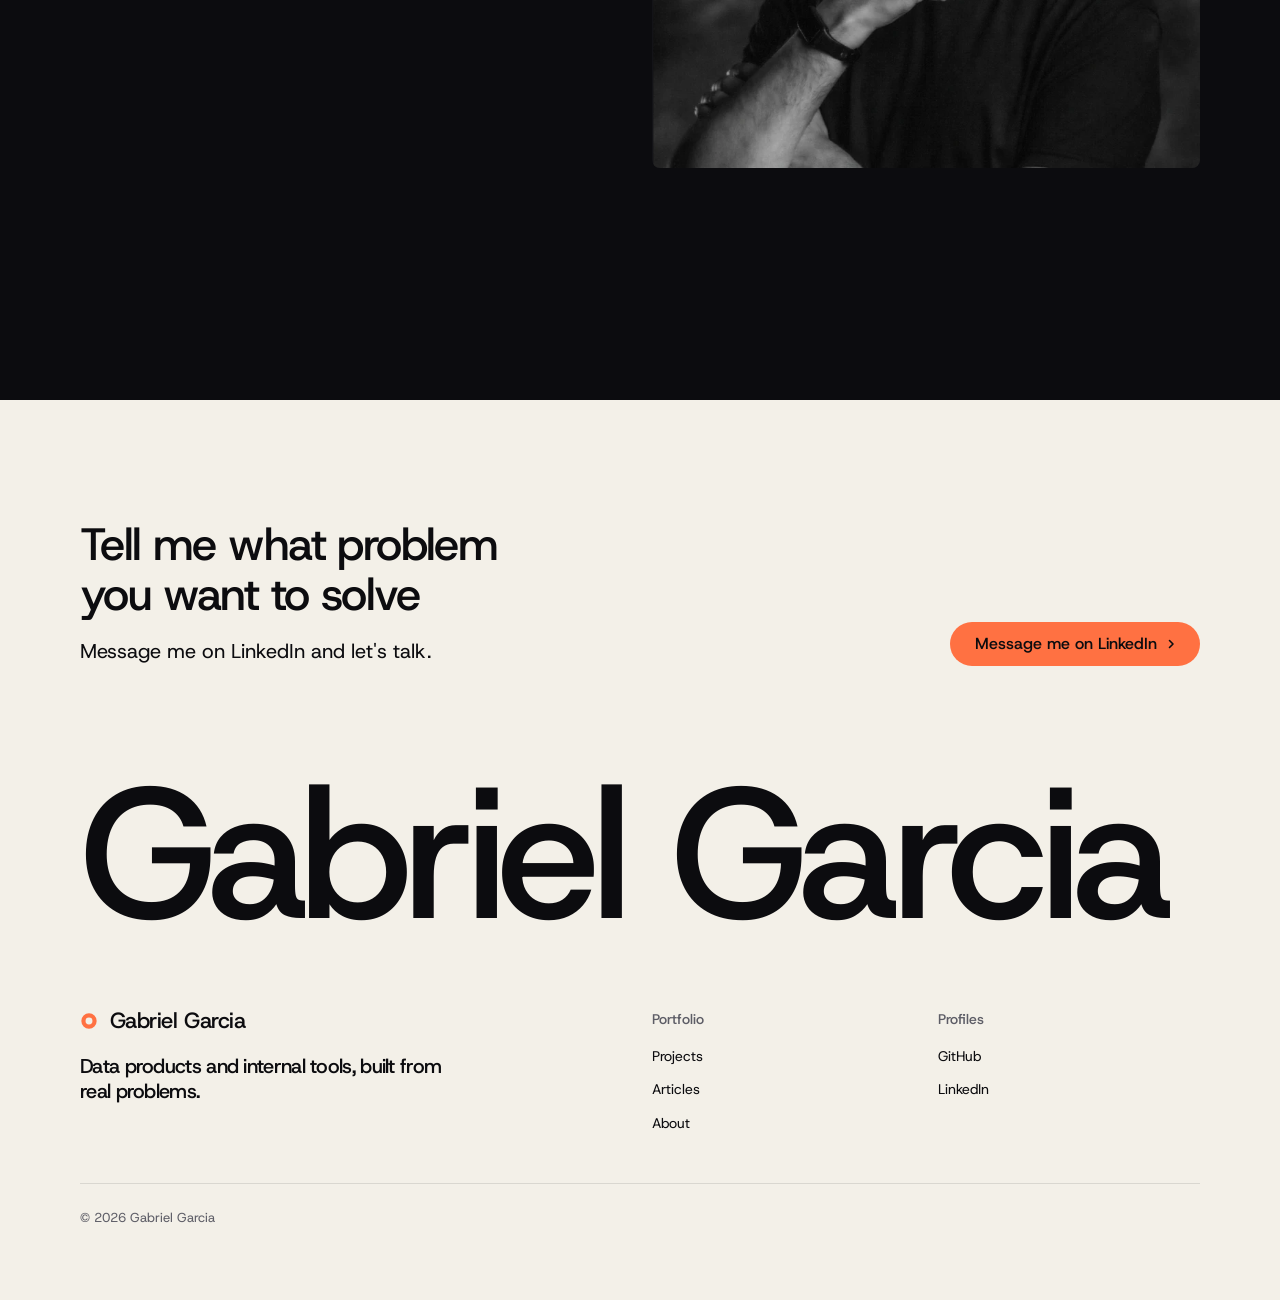
==== commit d0e53e79: "fix: consistency findings (webp srcset, split pair, outline secondary button, about copy, nav arrow)" ====
--- a/en/index.html
+++ b/en/index.html
@@ -50,6 +50,16 @@
 .nav:not(.is-open) .nav__actions > .theme-toggle { display: inline-grid; }
 html[data-theme="light"] .theme-toggle .i-sun, html:not([data-theme="light"]) .theme-toggle .i-moon { display: none; }
 .frame__img { object-position: top left; }
+.btn--secondary { background: transparent; box-shadow: inset 0 0 0 1px color-mix(in oklab, var(--ink) 45%, transparent); }
+.btn--secondary:hover { background: color-mix(in oklab, var(--ink) 10%, transparent); }
+.rows__name a { text-decoration: underline; text-decoration-color: transparent; text-underline-offset: 5px; text-decoration-thickness: 1px; transition: text-decoration-color .2s; }
+.rows__name a:hover, .rows li:hover .rows__name a { text-decoration-color: currentColor; }
+.close__word { line-height: 1; overflow: visible; }
+@media (max-width: 639px) {
+  .about__frame { aspect-ratio: 4 / 3; margin-top: var(--s-7); }
+  #articulos .panel { --p-h: 360px; }
+  #articulos h3 { font-size: 22px; }
+}
 .hero-fx { position: relative; overflow: hidden; }
 .hero-fx__shot { position: absolute; z-index: 1; left: 40px; top: 40px; width: calc(100% - 40px); height: calc(100% - 40px); object-fit: cover; object-position: top left; border-top-left-radius: var(--r-md); }
 @media (max-width: 639px) { .hero-fx__shot { left: 16px; top: 16px; width: calc(100% - 16px); height: calc(100% - 16px); } }
@@ -84,7 +94,7 @@
       <div class="nav__item"><a class="nav__link" href="../" hreflang="es" lang="es">Español</a></div>
     </nav>
     <div class="nav__actions">
-      <a class="btn btn--primary" href="https://www.linkedin.com/in/gabrielalejandrogarcia/" rel="noreferrer">Message me on LinkedIn</a>
+      <a class="btn btn--primary" href="https://www.linkedin.com/in/gabrielalejandrogarcia/" rel="noreferrer">Message me on LinkedIn<svg class="m-arrow" viewBox="0 0 12 12" aria-hidden="true"><path class="m-arrow__stem" d="M1 6h8"/><path class="m-arrow__head" d="M4.5 2.5 8 6l-3.5 3.5"/></svg></a>
       <button class="theme-toggle" type="button" data-theme-toggle data-label-light="Switch to light mode" data-label-dark="Switch to dark mode" aria-label="Switch to light mode" title="Switch to light mode">
         <svg class="i-sun" width="18" height="18" viewBox="0 0 24 24" aria-hidden="true" fill="none" stroke="currentColor" stroke-width="1.8" stroke-linecap="round"><circle cx="12" cy="12" r="4"/><path d="M12 2v2M12 20v2M4.9 4.9l1.4 1.4M17.7 17.7l1.4 1.4M2 12h2M20 12h2M4.9 19.1l1.4-1.4M17.7 6.3l1.4-1.4"/></svg>
         <svg class="i-moon" width="18" height="18" viewBox="0 0 24 24" aria-hidden="true" fill="none" stroke="currentColor" stroke-width="1.8" stroke-linecap="round" stroke-linejoin="round"><path d="M20 14.5A8 8 0 0 1 9.5 4 8 8 0 1 0 20 14.5z"/></svg>
@@ -101,7 +111,7 @@
   <section class="hero hero--split" aria-labelledby="hero-h">
     <div class="wrap">
       <div class="hero-text grid hero-split">
-        <div class="hero-copy span-5">
+        <div class="hero-copy span-6">
           <h1 id="hero-h">Data and API tools for better decisions</h1>
           <p class="t-lead">I'm Gabriel Garcia. I design and build products that combine data, APIs and product judgment. Here are three.</p>
           <div class="btn-row">
@@ -115,7 +125,7 @@
           </dl>
         </div>
         <div class="hero-visual frame hero-fx span-6 start-7" data-fx="grain-gradient" data-fx-seed="7">
-          <img class="hero-fx__shot" src="../assets/projects/meli-core-dumper.png" alt="Meli Core Dumper dashboard with metrics, trends and anomalies from Mercado Libre" width="1600" height="900" fetchpriority="high">
+          <img class="hero-fx__shot" src="../assets/projects/meli-core-dumper-1600.webp" srcset="../assets/projects/meli-core-dumper-800.webp 800w, ../assets/projects/meli-core-dumper-1600.webp 1600w" sizes="(max-width: 1023px) 100vw, 628px" alt="Meli Core Dumper dashboard with metrics, trends and anomalies from Mercado Libre" width="1600" height="900" fetchpriority="high">
         </div>
       </div>
     </div>
@@ -145,9 +155,9 @@
           </li>
         </ul>
         <div class="frame frame--photo frame--fill span-6 start-7">
-          <img class="frame__img" data-peek-for="meli" src="../assets/projects/meli-core-dumper.png" alt="Meli Core Dumper operations dashboard" width="1600" height="900">
-          <img class="frame__img" data-peek-for="stock" src="../assets/projects/stock-central.png" alt="Stock Central public filament catalog" width="1600" height="900" loading="lazy" hidden>
-          <img class="frame__img" data-peek-for="reviews" src="../assets/projects/monitor-reviews.png" alt="Review Monitor dashboard with operational signals" width="1600" height="900" loading="lazy" hidden>
+          <img class="frame__img" data-peek-for="meli" src="../assets/projects/meli-core-dumper-1600.webp" srcset="../assets/projects/meli-core-dumper-800.webp 800w, ../assets/projects/meli-core-dumper-1600.webp 1600w" sizes="(max-width: 1023px) 100vw, 628px" alt="Meli Core Dumper operations dashboard" width="1600" height="900">
+          <img class="frame__img" data-peek-for="stock" src="../assets/projects/stock-central-1600.webp" srcset="../assets/projects/stock-central-800.webp 800w, ../assets/projects/stock-central-1600.webp 1600w" sizes="(max-width: 1023px) 100vw, 628px" alt="Stock Central public filament catalog" width="1600" height="900" loading="lazy" hidden>
+          <img class="frame__img" data-peek-for="reviews" src="../assets/projects/monitor-reviews-1600.webp" srcset="../assets/projects/monitor-reviews-800.webp 800w, ../assets/projects/monitor-reviews-1600.webp 1600w" sizes="(max-width: 1023px) 100vw, 628px" alt="Review Monitor dashboard with operational signals" width="1600" height="900" loading="lazy" hidden>
         </div>
       </div>
     </div>
@@ -183,11 +193,11 @@
     <div class="wrap">
       <div class="grid grid--top">
         <div class="span-6 stack-6">
-          <h2 id="about-h">Data and BI analyst with more than 7 years of experience. <span class="muted">I turn data into decisions.</span></h2>
-          <p class="t-lead">I work on automation, dashboards and operational intelligence products, with Python, SQL, Power BI and PostgreSQL.</p>
+          <h2 id="about-h">Data and BI analyst with more than 7 years of experience.</h2>
+          <p class="t-lead">I turn data into decisions. I work on automation, dashboards and operational intelligence products, with Python, SQL, Power BI and PostgreSQL.</p>
           <p class="t-lead">I also run a 3D printing business that reached 1,000 sales a year on Mercado Libre.</p>
         </div>
-        <div class="frame frame--photo about__frame span-5 start-8">
+        <div class="frame frame--photo about__frame span-6 start-7">
           <img class="frame__img about__img" src="../assets/about/gabriel.webp" alt="Portrait of Gabriel Garcia" width="800" height="800" loading="lazy">
         </div>
       </div>
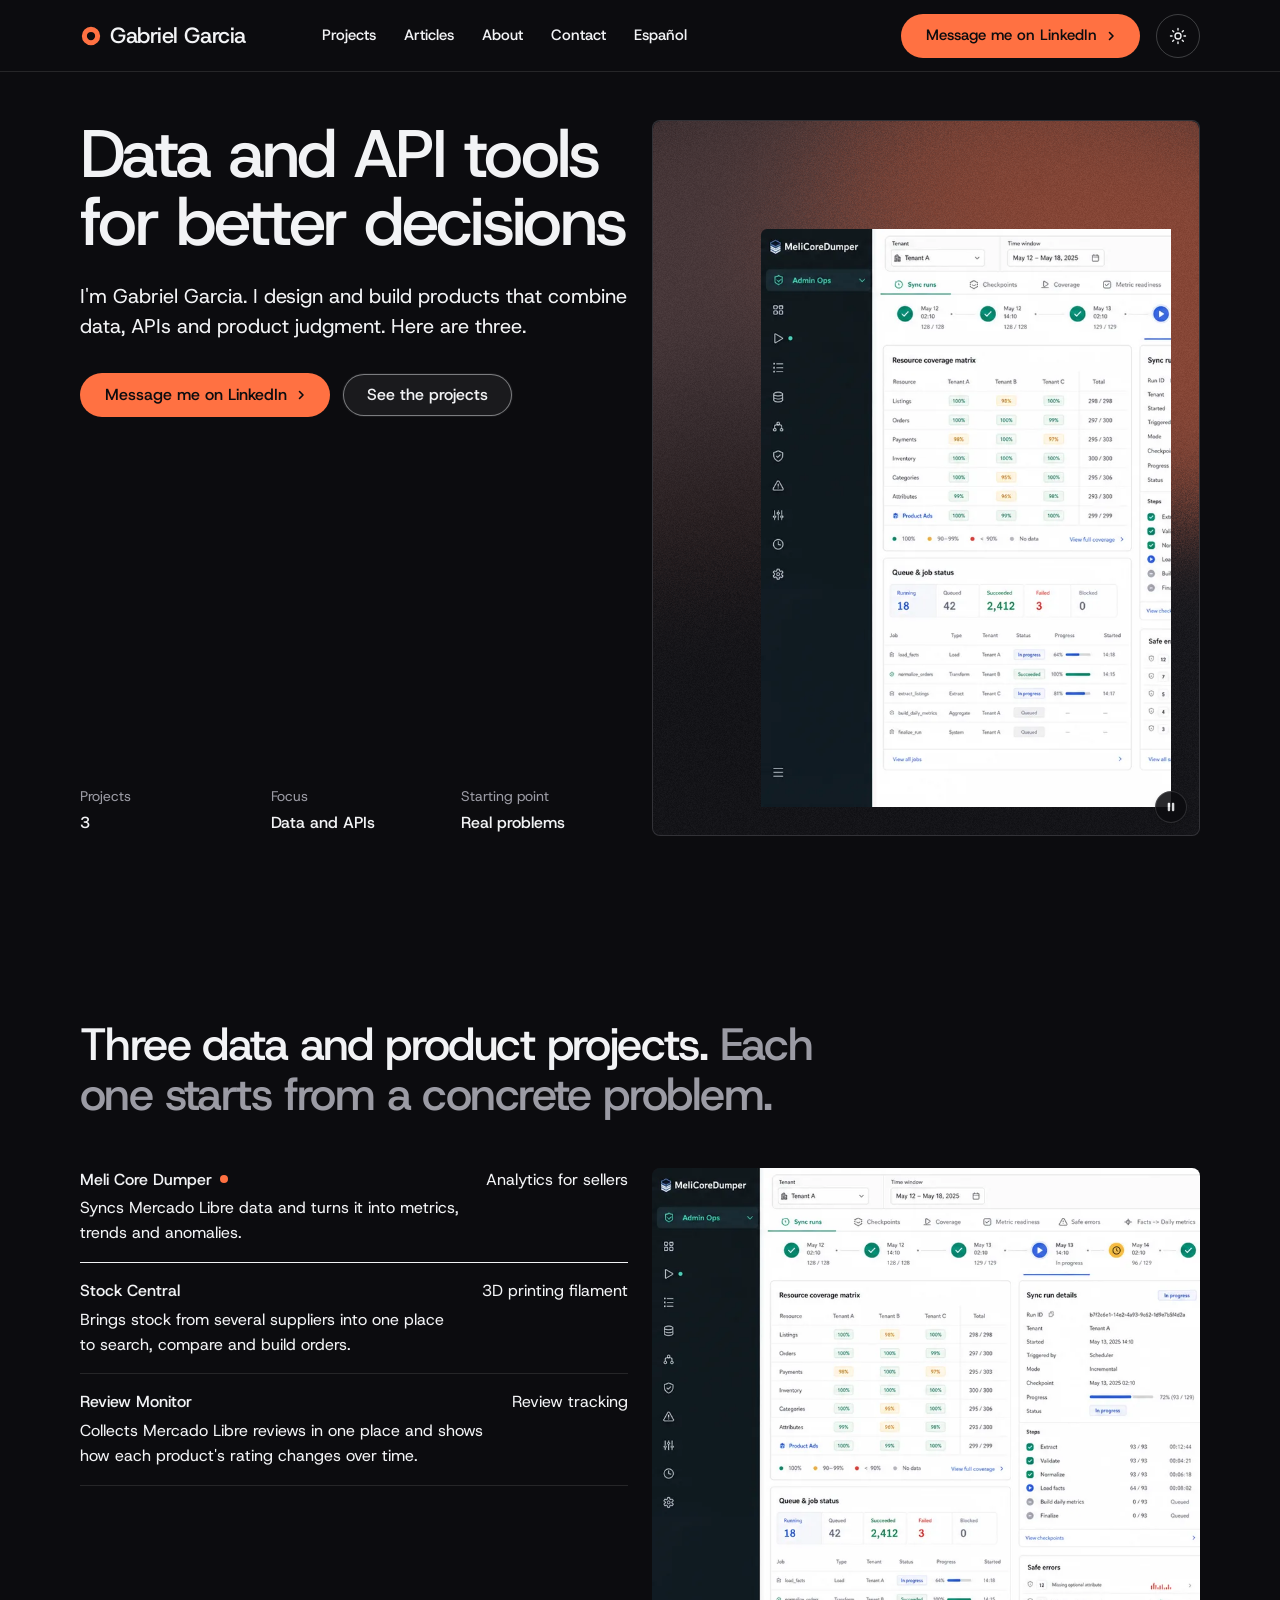
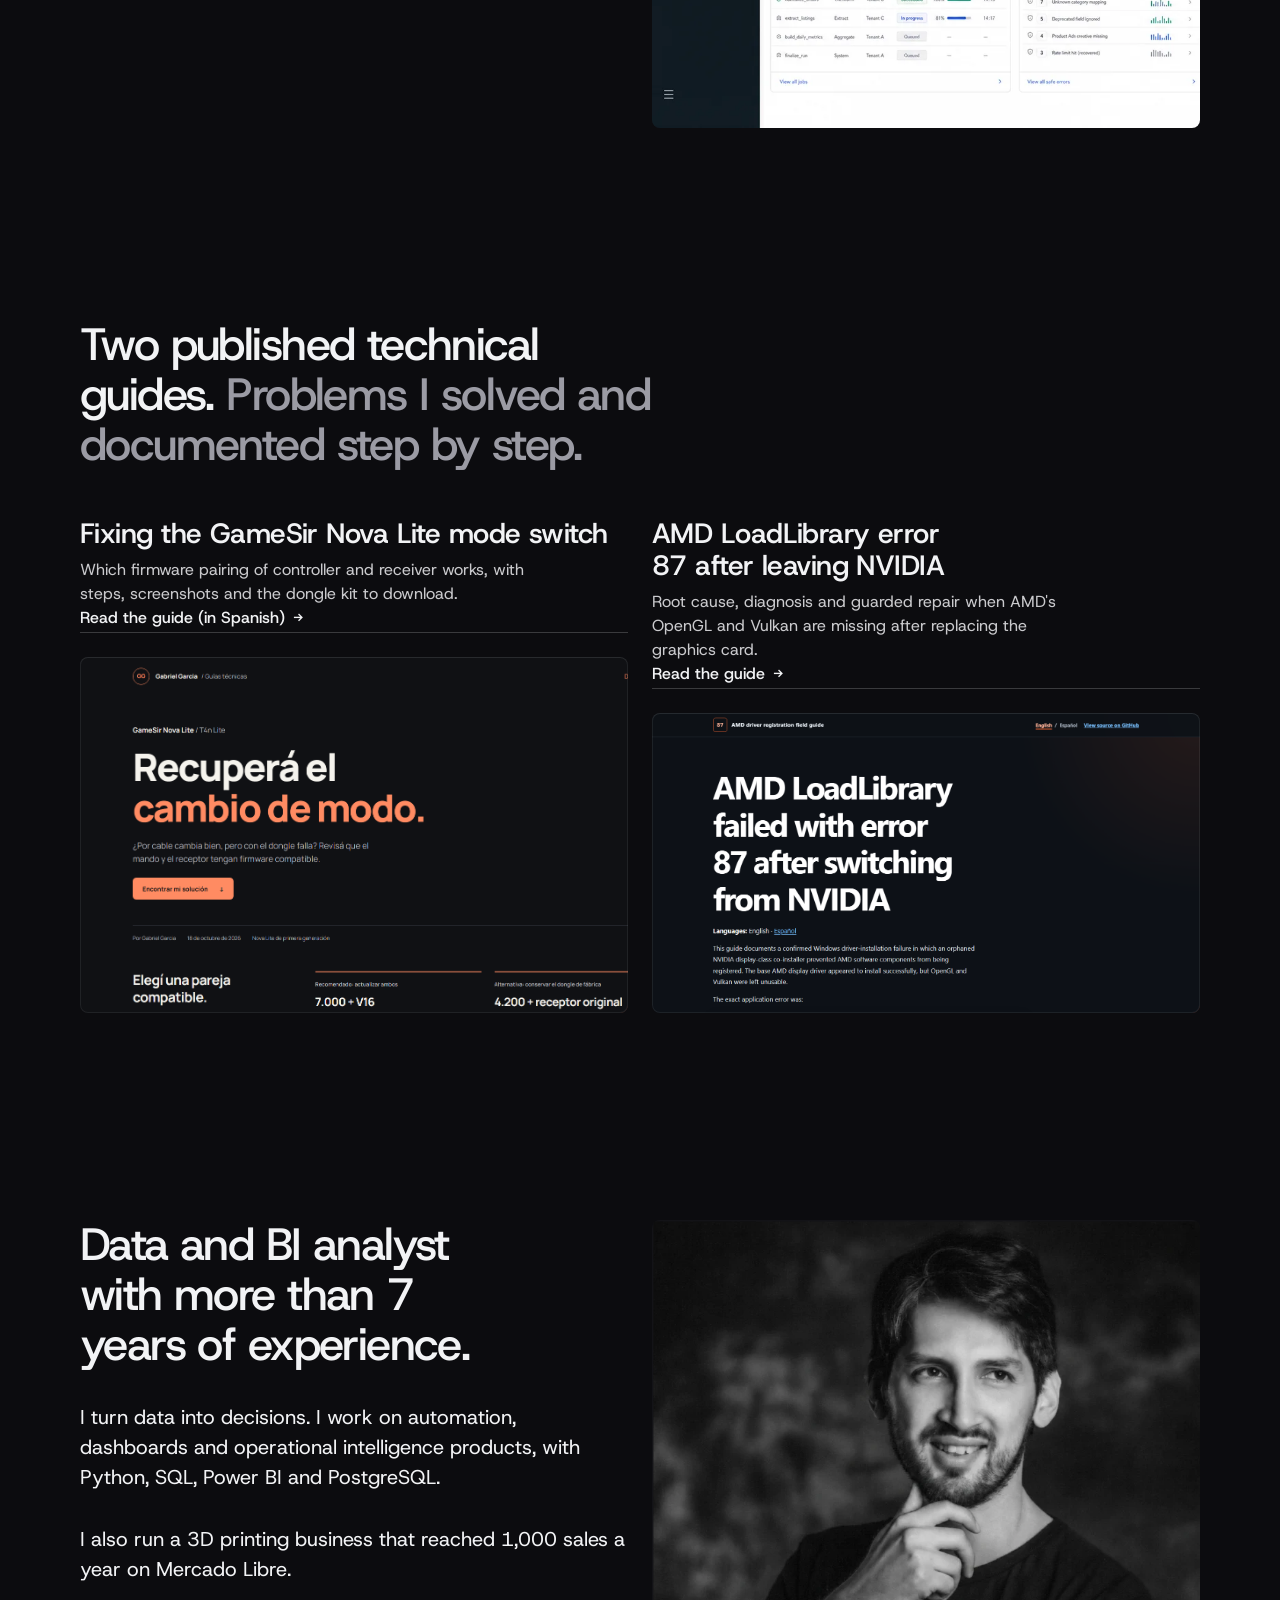
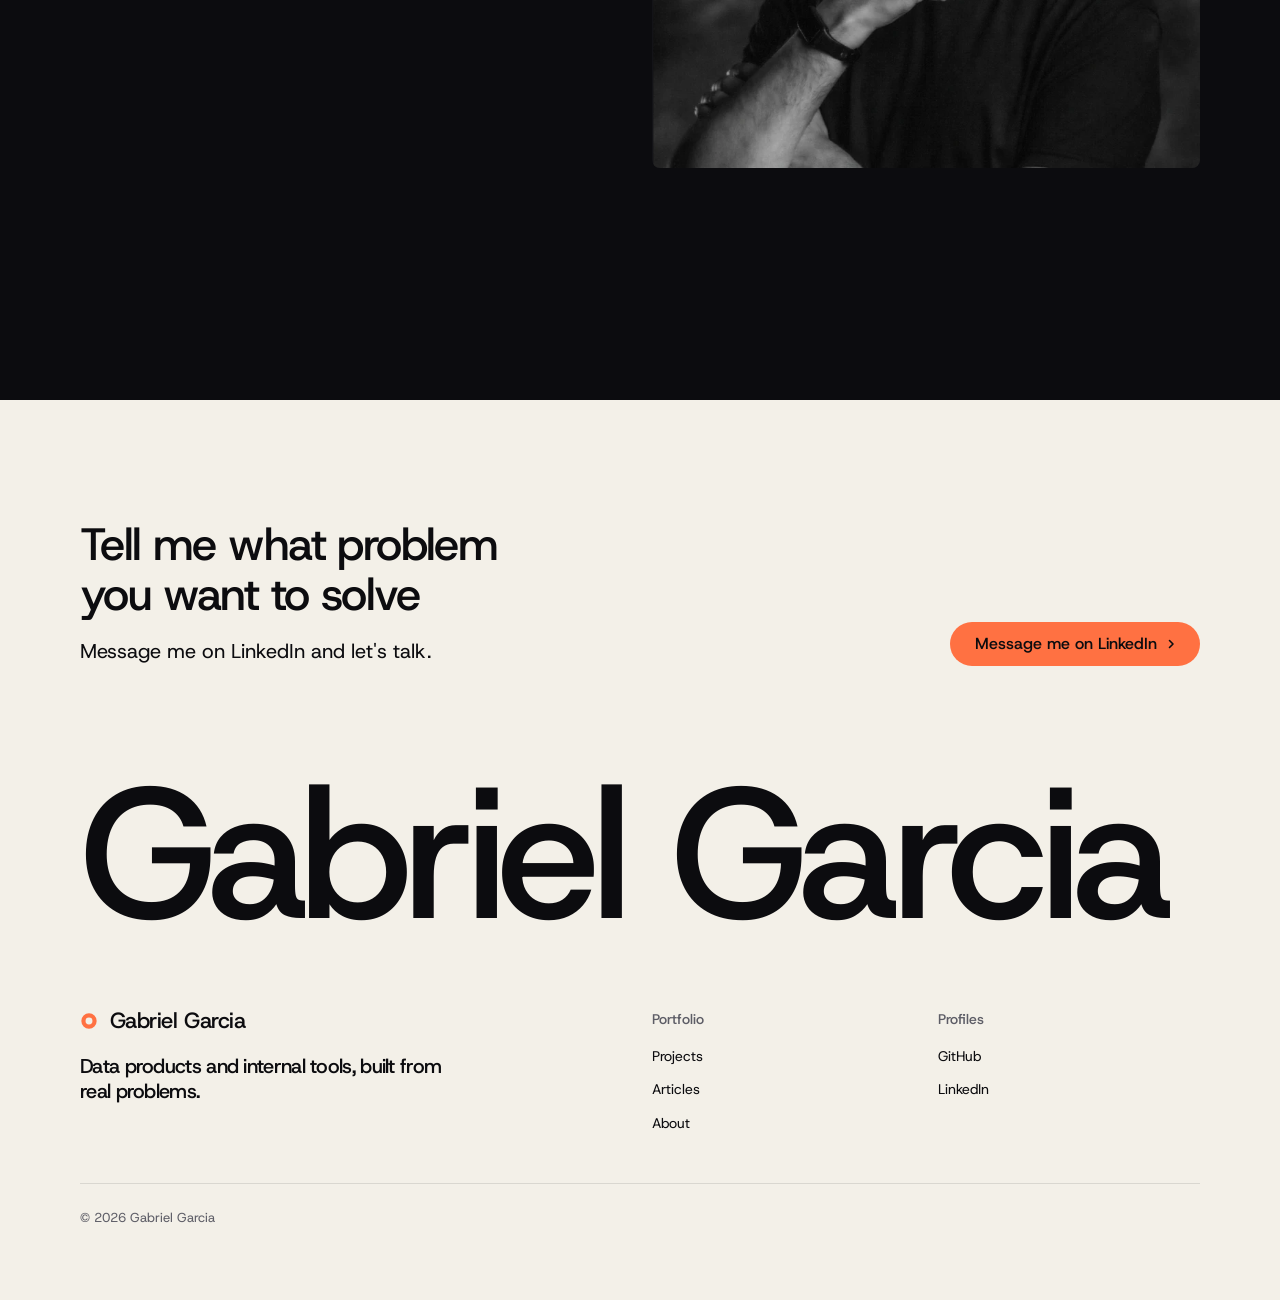
==== commit 99e40fb4: "fix: use single 1600px webp for screenshots (cover crops need the wider source) Co-Authored-By: Clau" ====
--- a/en/index.html
+++ b/en/index.html
@@ -125,7 +125,7 @@
           </dl>
         </div>
         <div class="hero-visual frame hero-fx span-6 start-7" data-fx="grain-gradient" data-fx-seed="7">
-          <img class="hero-fx__shot" src="../assets/projects/meli-core-dumper-1600.webp" srcset="../assets/projects/meli-core-dumper-800.webp 800w, ../assets/projects/meli-core-dumper-1600.webp 1600w" sizes="(max-width: 1023px) 100vw, 628px" alt="Meli Core Dumper dashboard with metrics, trends and anomalies from Mercado Libre" width="1600" height="900" fetchpriority="high">
+          <img class="hero-fx__shot" src="../assets/projects/meli-core-dumper-1600.webp" alt="Meli Core Dumper dashboard with metrics, trends and anomalies from Mercado Libre" width="1600" height="900" fetchpriority="high">
         </div>
       </div>
     </div>
@@ -155,9 +155,9 @@
           </li>
         </ul>
         <div class="frame frame--photo frame--fill span-6 start-7">
-          <img class="frame__img" data-peek-for="meli" src="../assets/projects/meli-core-dumper-1600.webp" srcset="../assets/projects/meli-core-dumper-800.webp 800w, ../assets/projects/meli-core-dumper-1600.webp 1600w" sizes="(max-width: 1023px) 100vw, 628px" alt="Meli Core Dumper operations dashboard" width="1600" height="900">
-          <img class="frame__img" data-peek-for="stock" src="../assets/projects/stock-central-1600.webp" srcset="../assets/projects/stock-central-800.webp 800w, ../assets/projects/stock-central-1600.webp 1600w" sizes="(max-width: 1023px) 100vw, 628px" alt="Stock Central public filament catalog" width="1600" height="900" loading="lazy" hidden>
-          <img class="frame__img" data-peek-for="reviews" src="../assets/projects/monitor-reviews-1600.webp" srcset="../assets/projects/monitor-reviews-800.webp 800w, ../assets/projects/monitor-reviews-1600.webp 1600w" sizes="(max-width: 1023px) 100vw, 628px" alt="Review Monitor dashboard with operational signals" width="1600" height="900" loading="lazy" hidden>
+          <img class="frame__img" data-peek-for="meli" src="../assets/projects/meli-core-dumper-1600.webp" alt="Meli Core Dumper operations dashboard" width="1600" height="900">
+          <img class="frame__img" data-peek-for="stock" src="../assets/projects/stock-central-1600.webp" alt="Stock Central public filament catalog" width="1600" height="900" loading="lazy" hidden>
+          <img class="frame__img" data-peek-for="reviews" src="../assets/projects/monitor-reviews-1600.webp" alt="Review Monitor dashboard with operational signals" width="1600" height="900" loading="lazy" hidden>
         </div>
       </div>
     </div>
